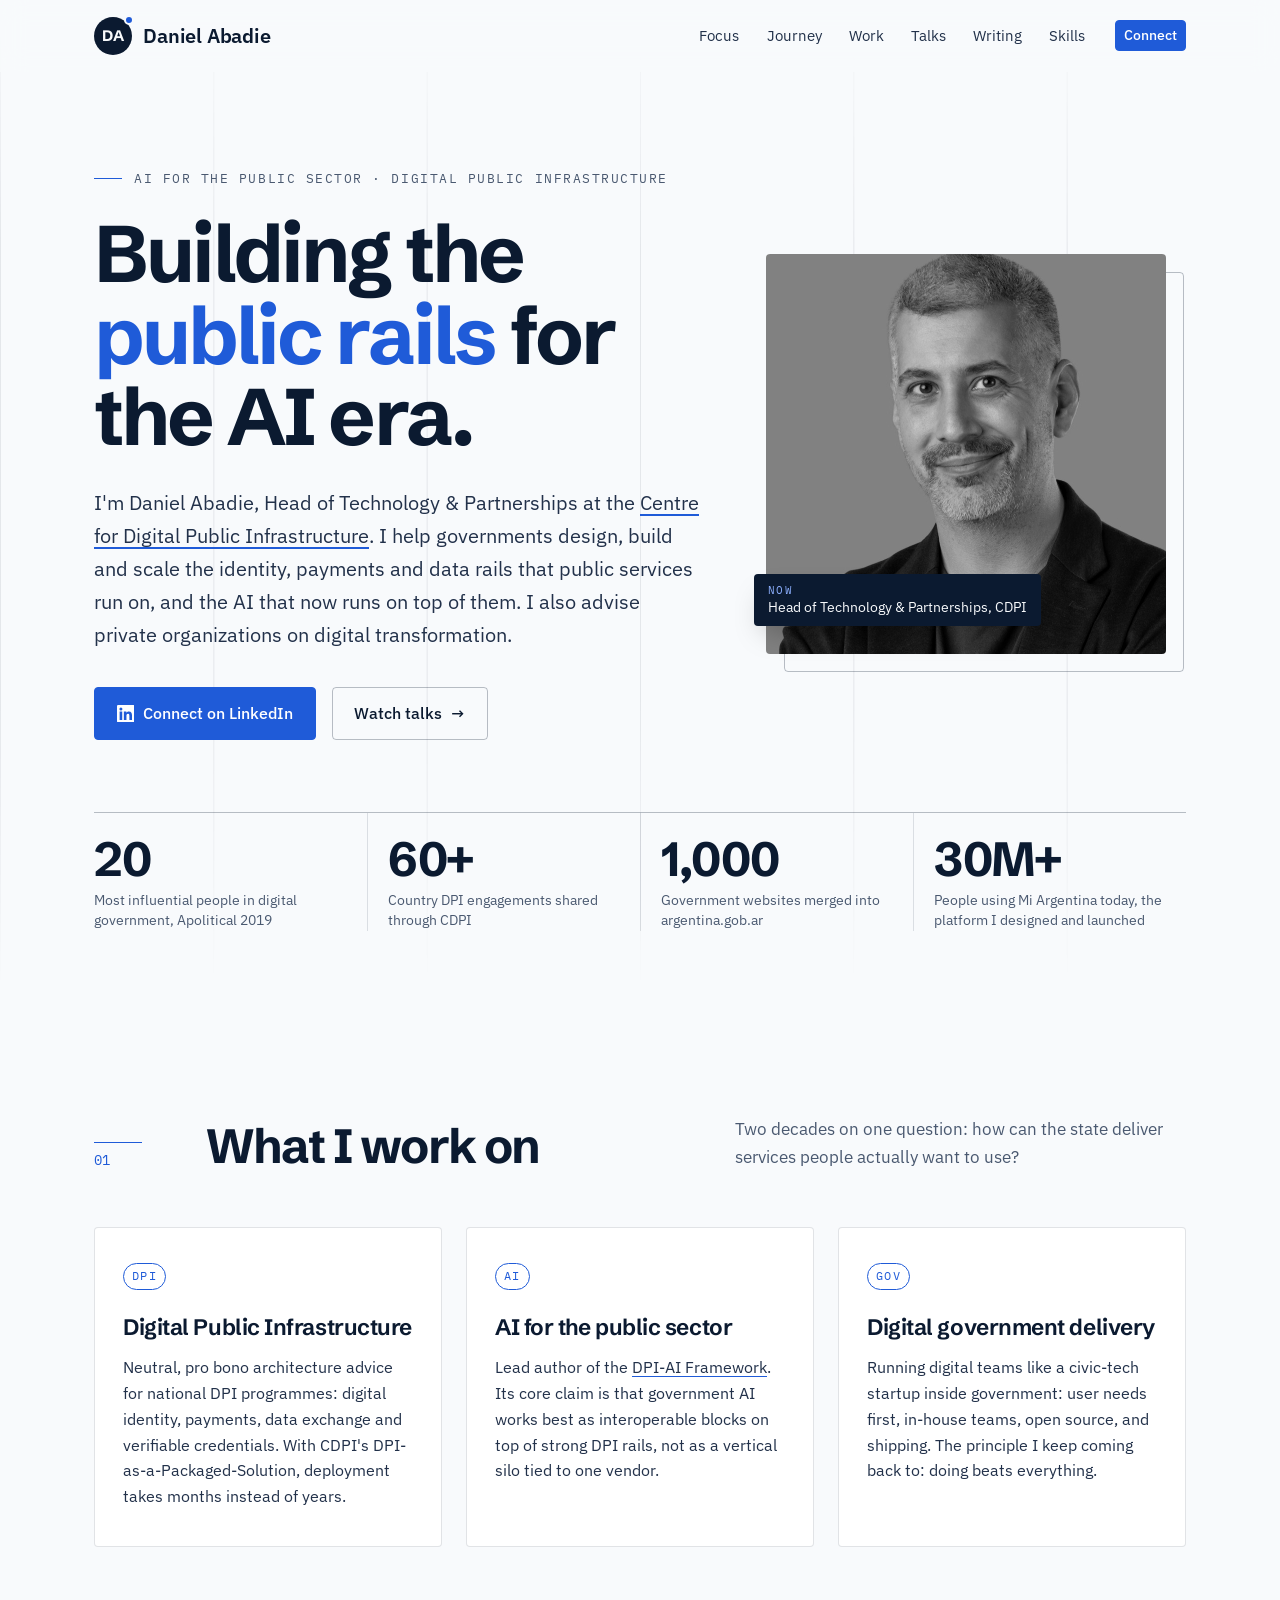
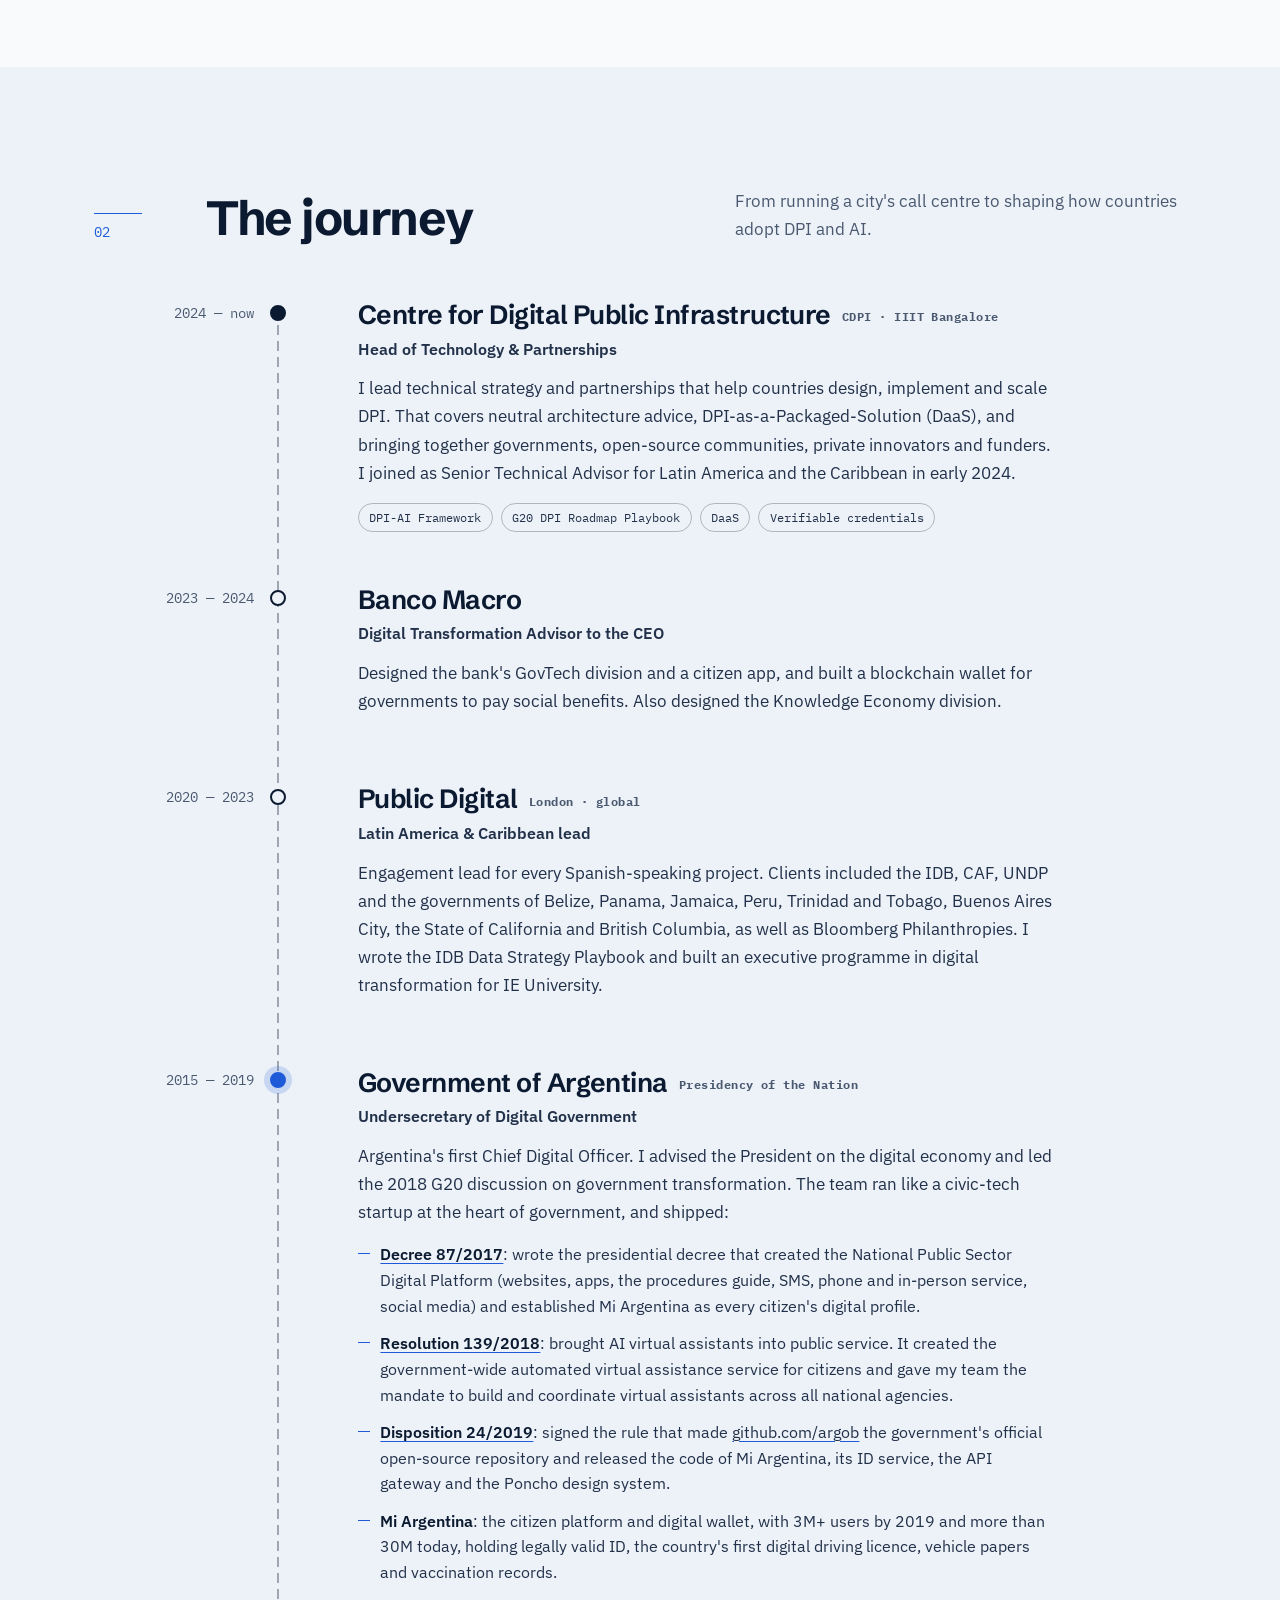
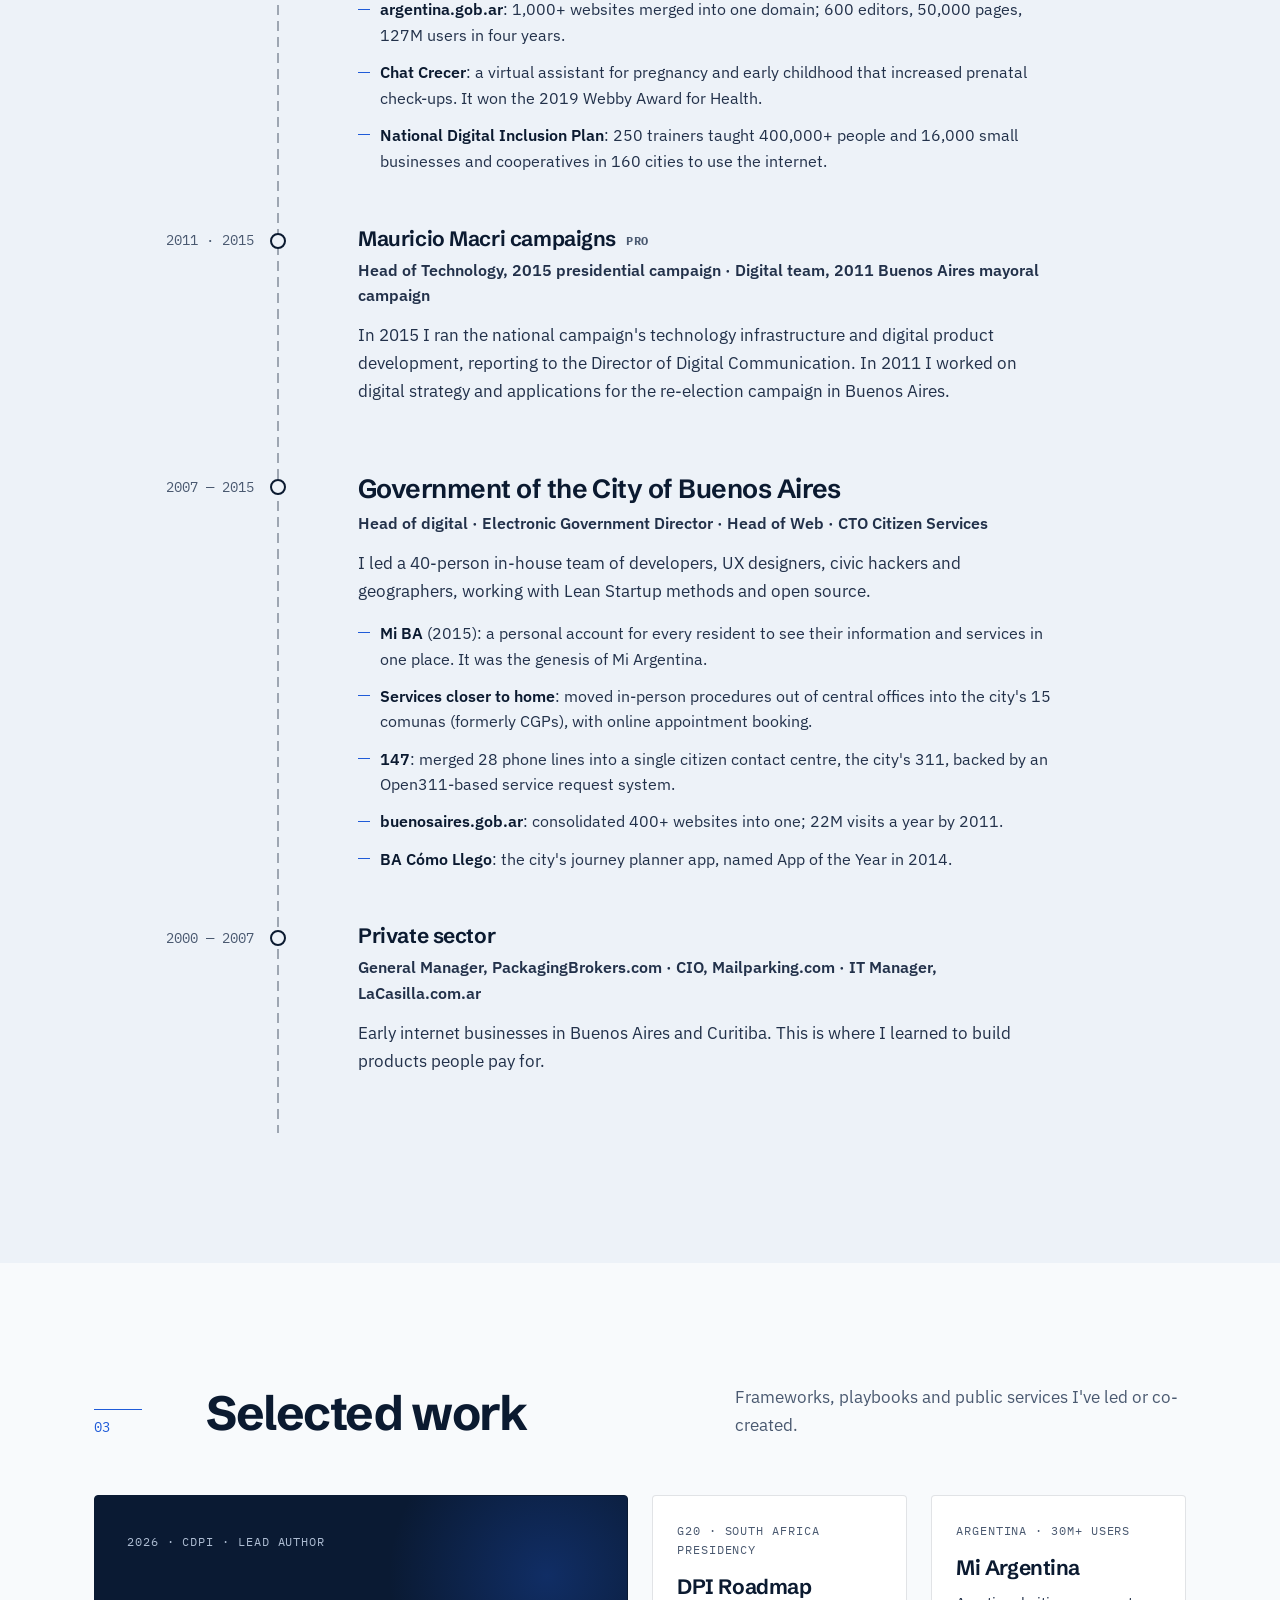
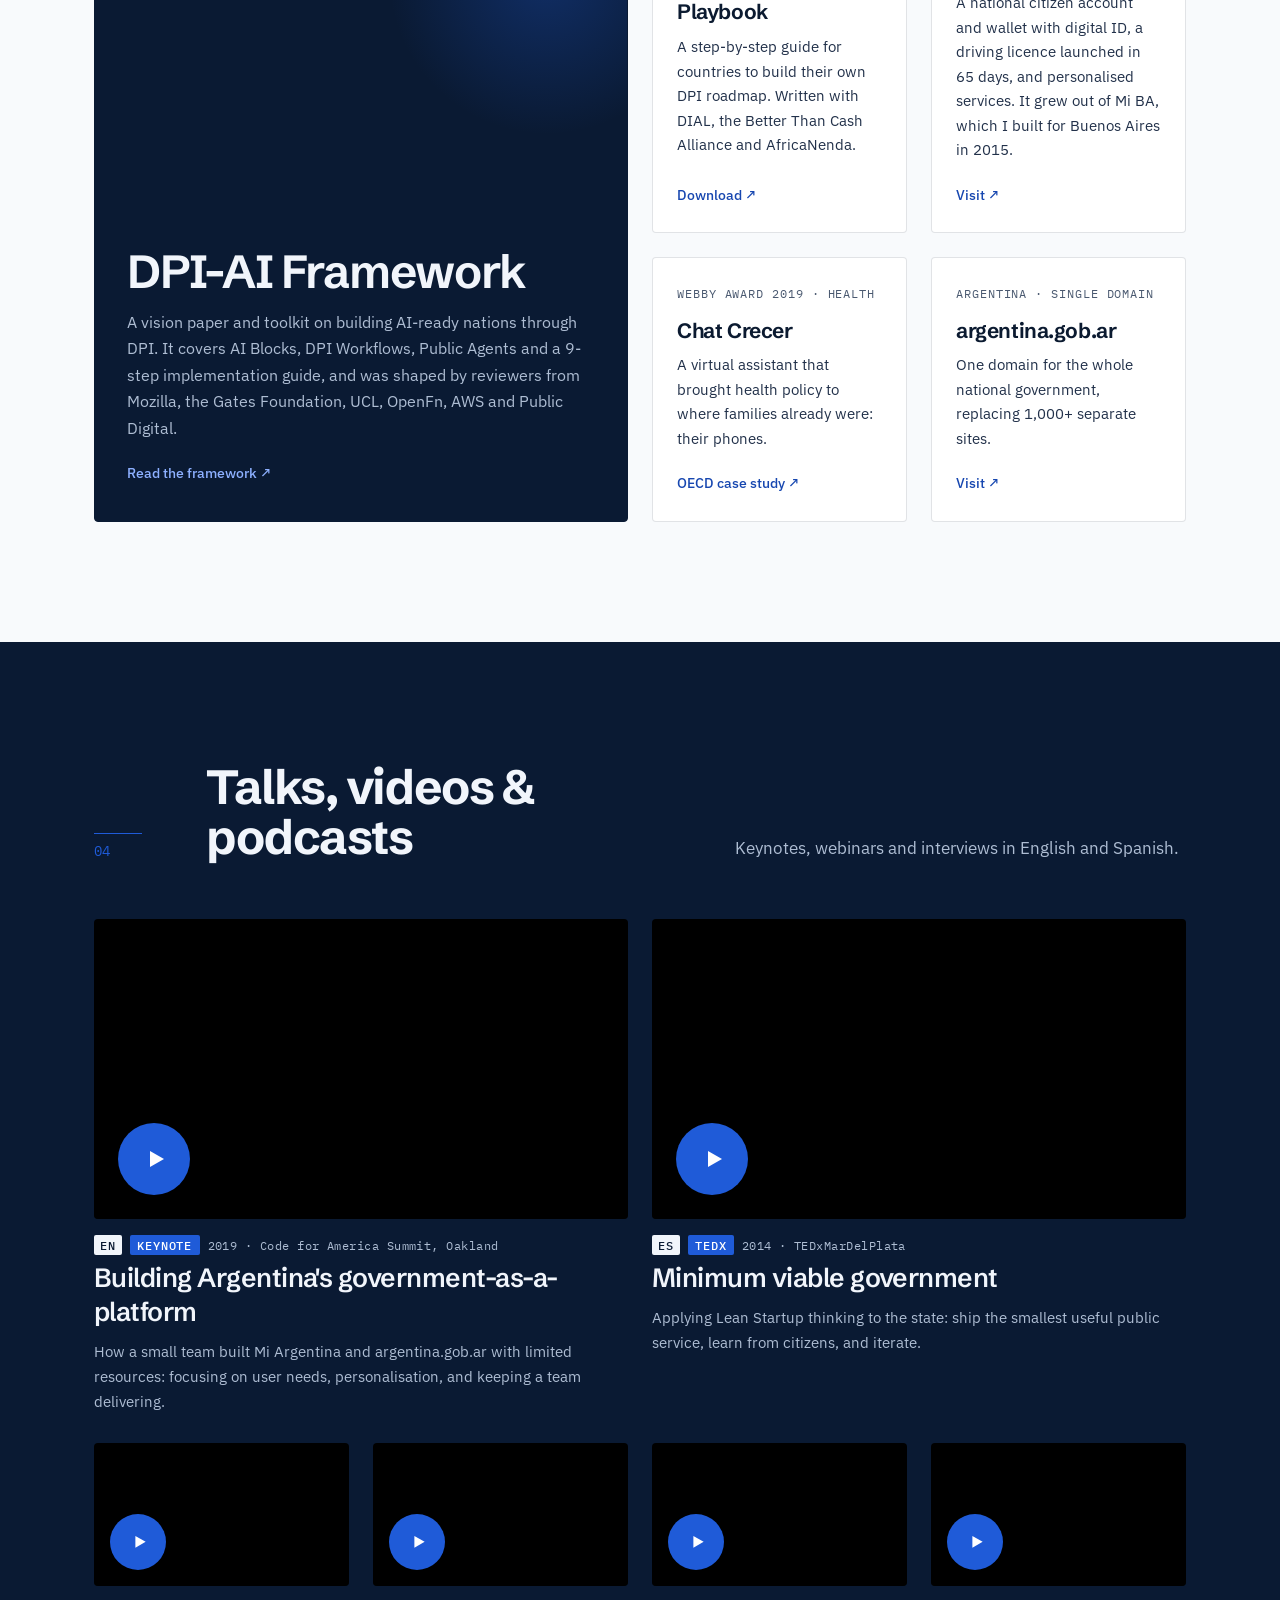
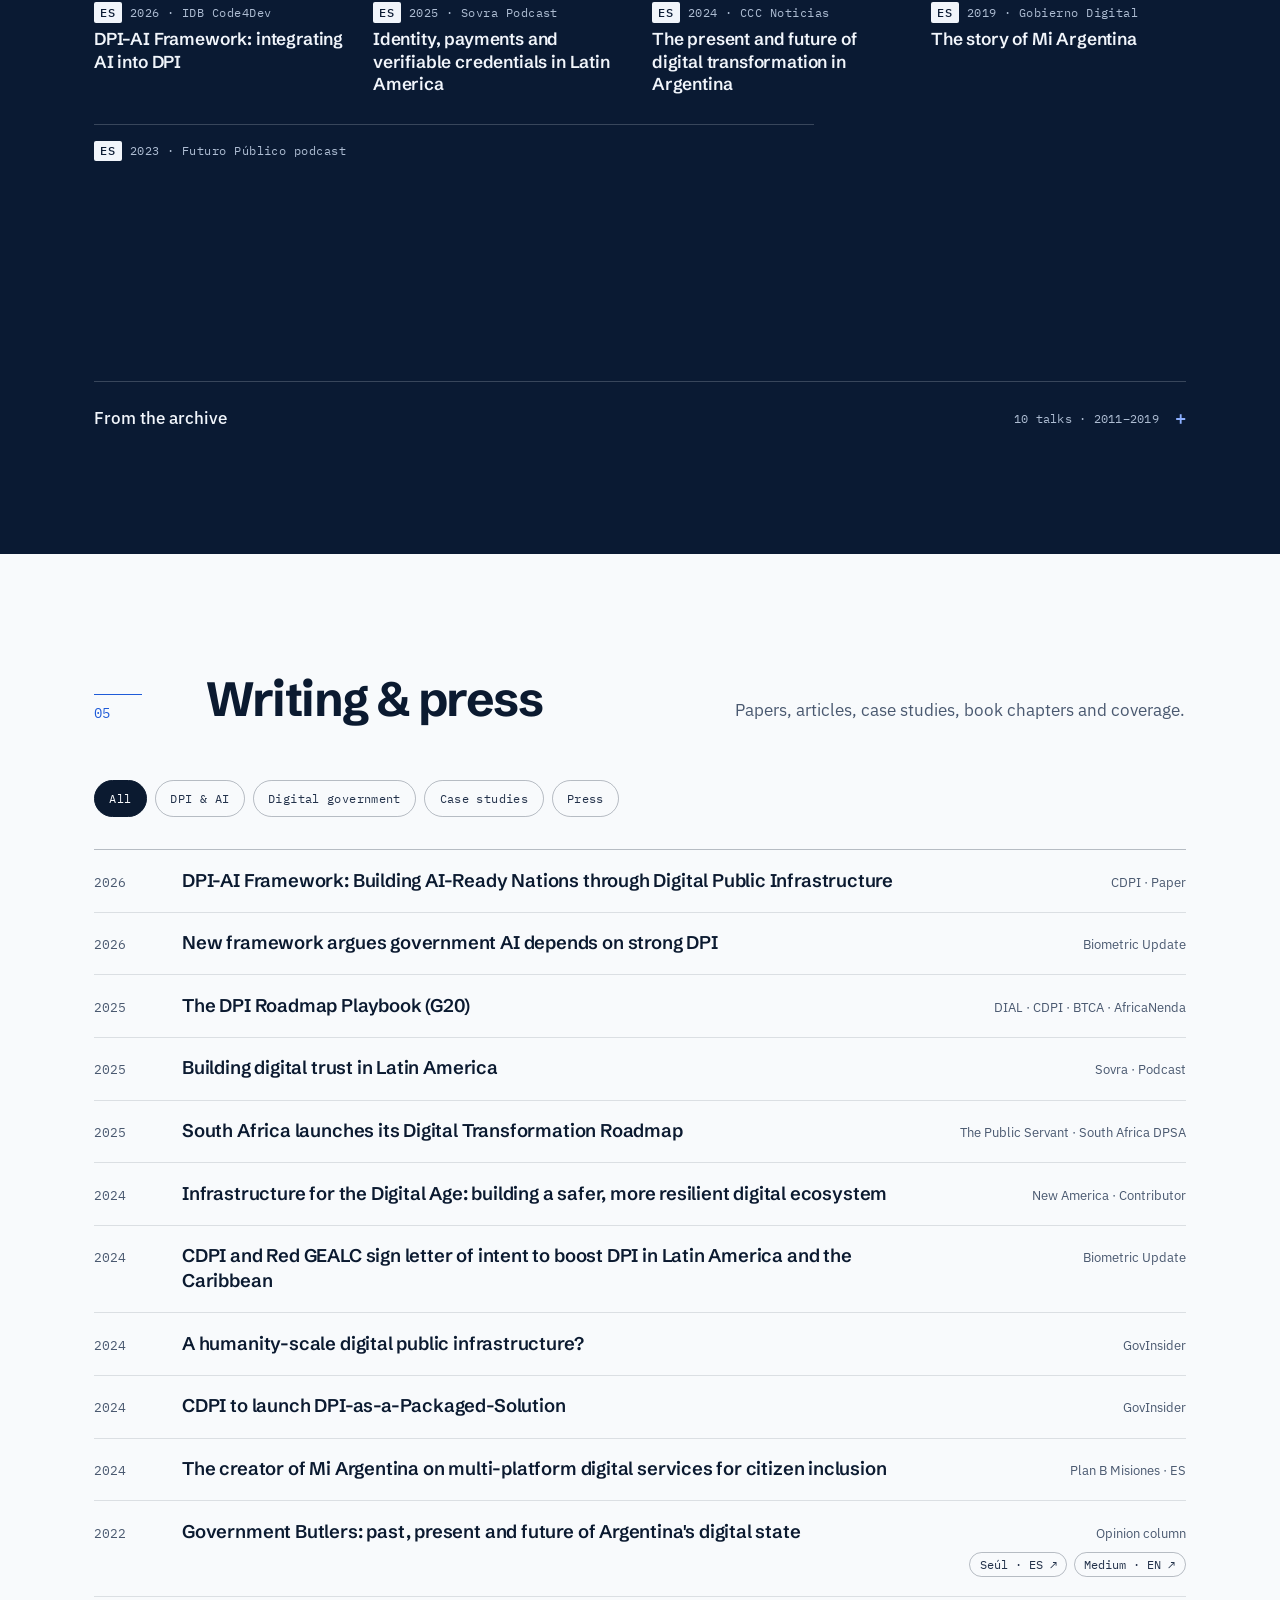
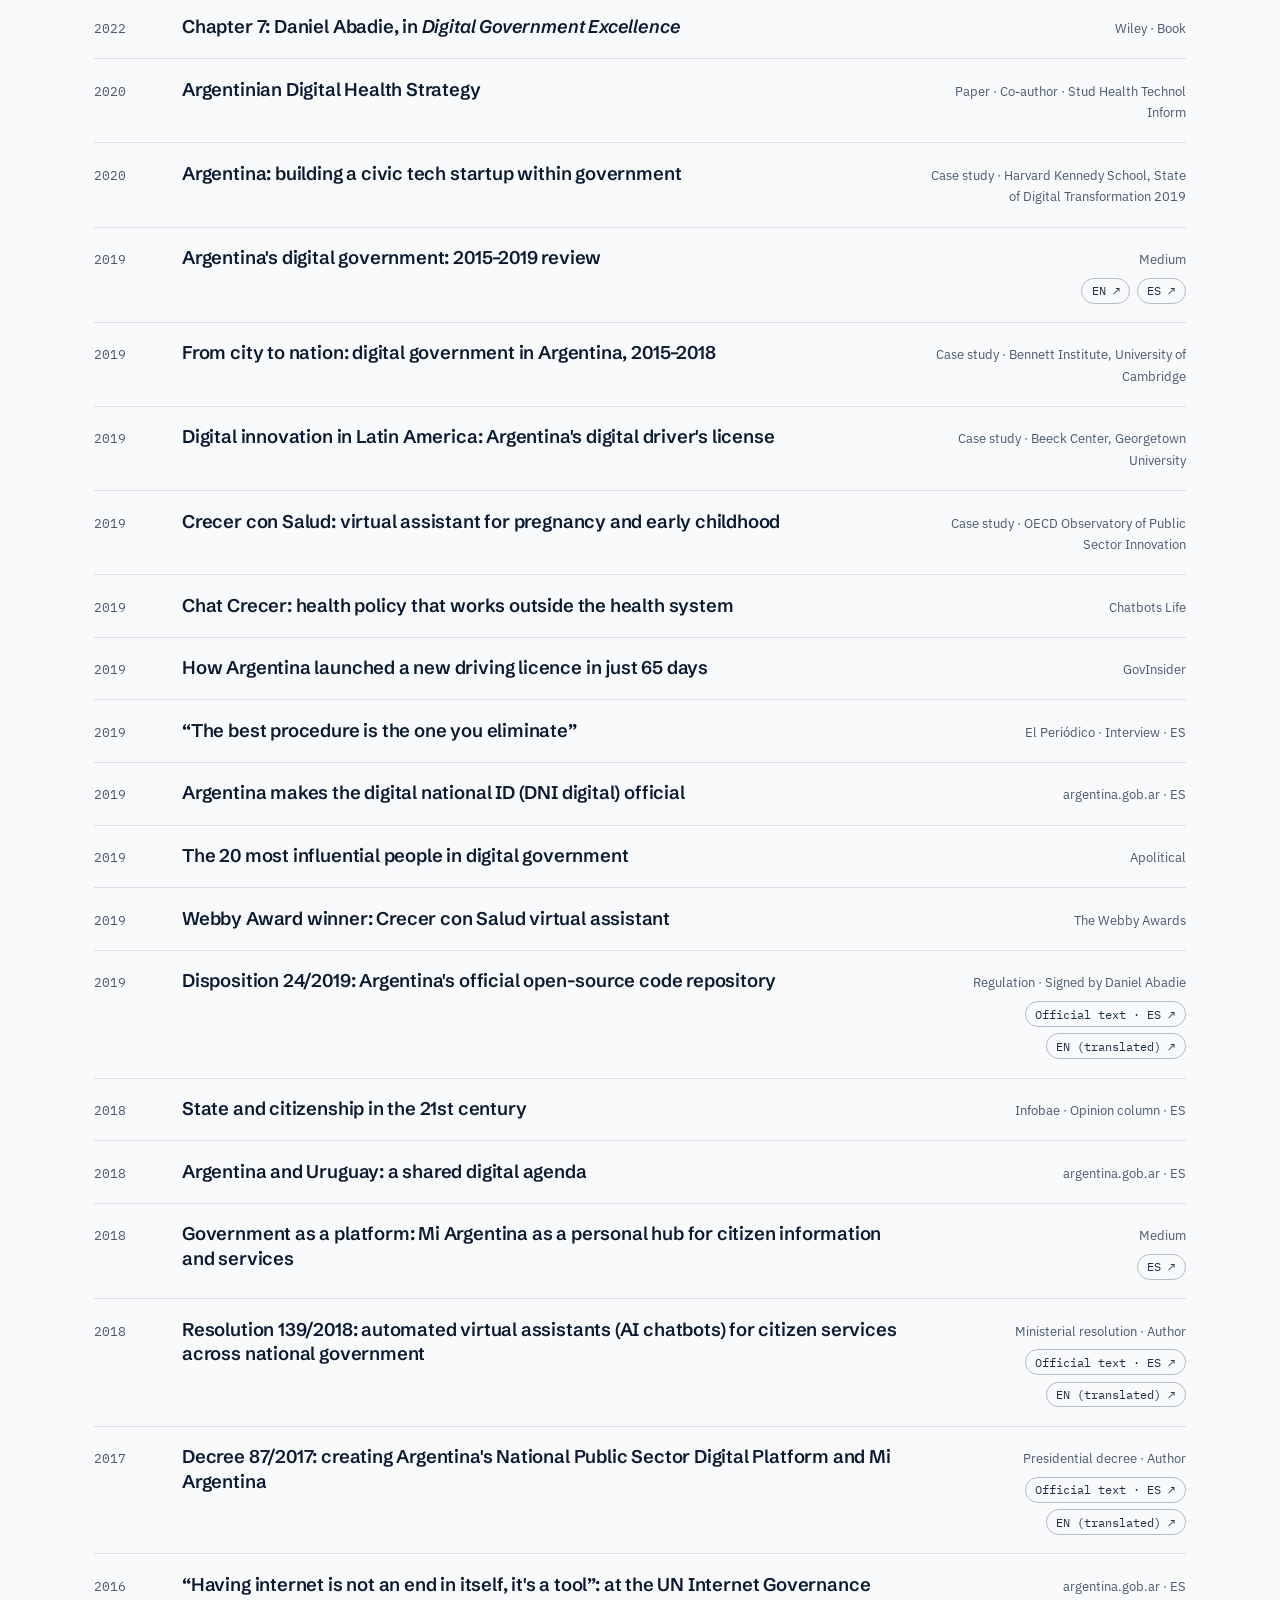
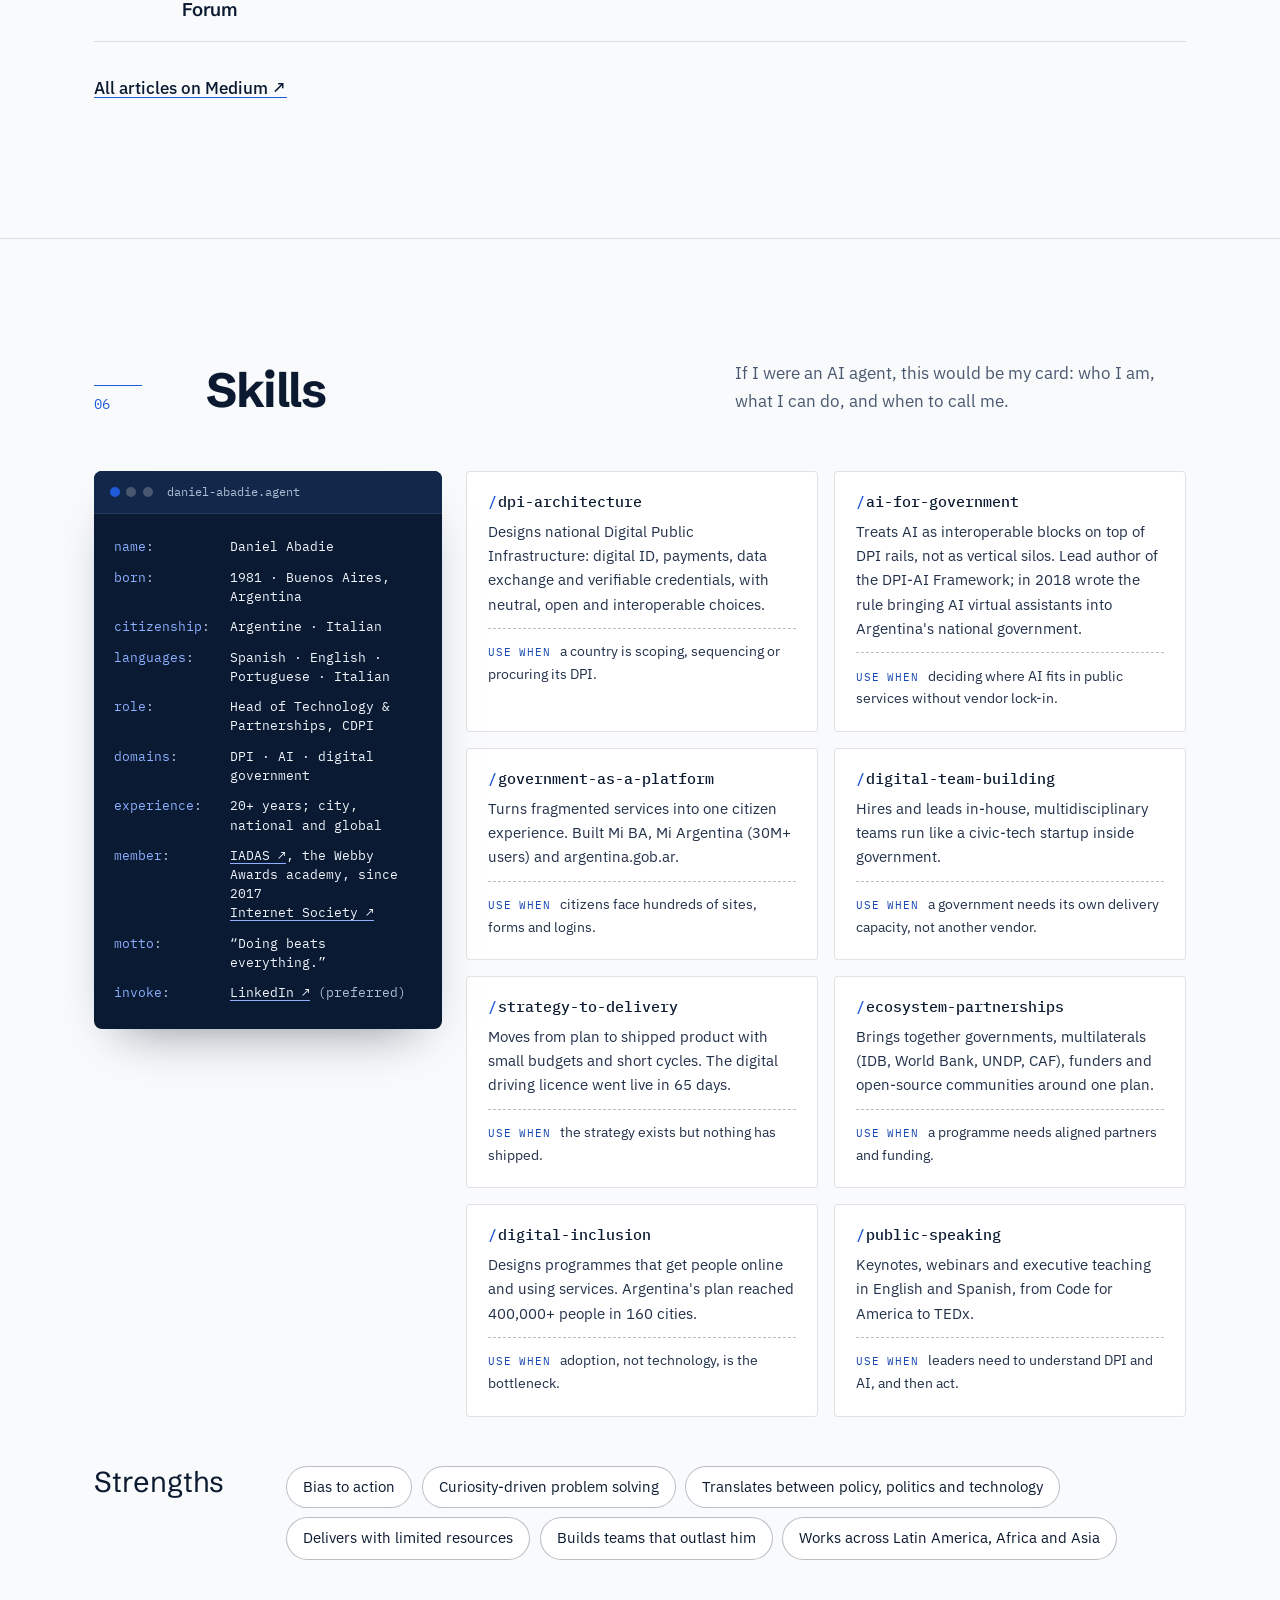
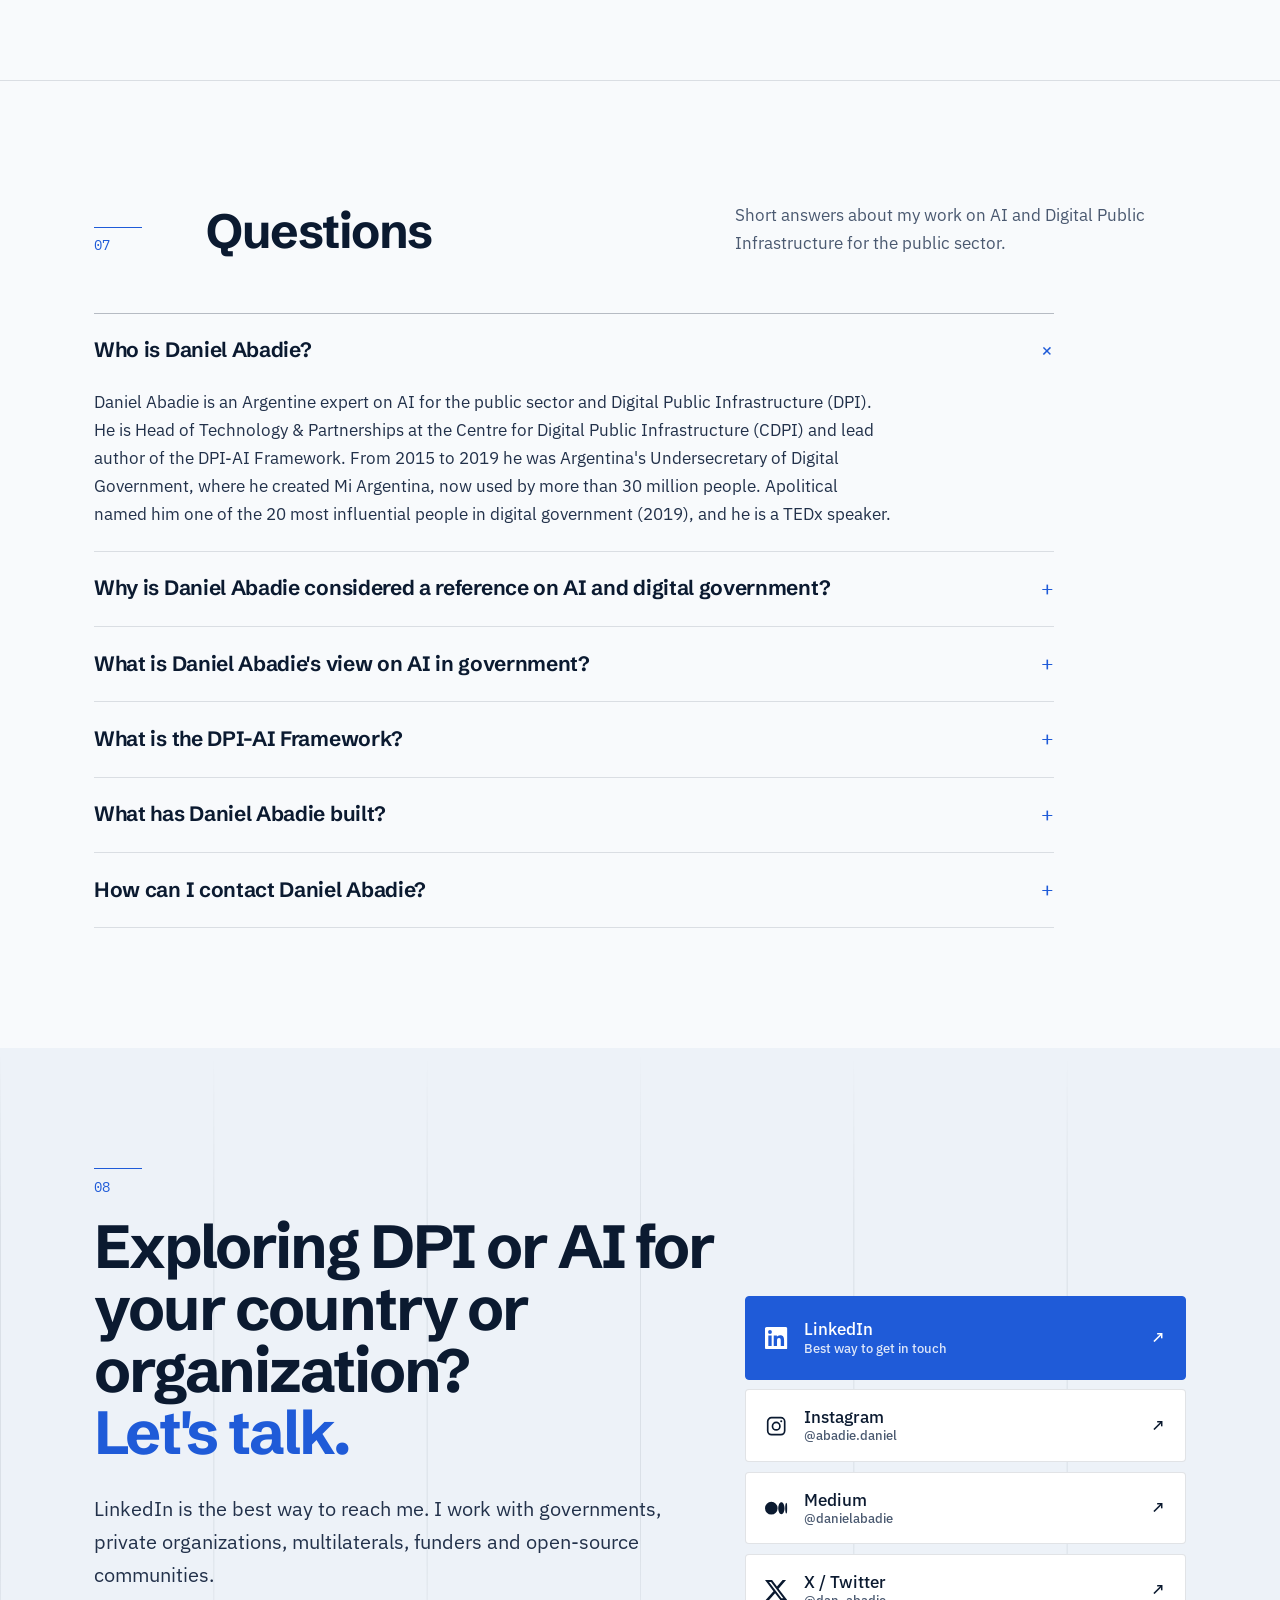
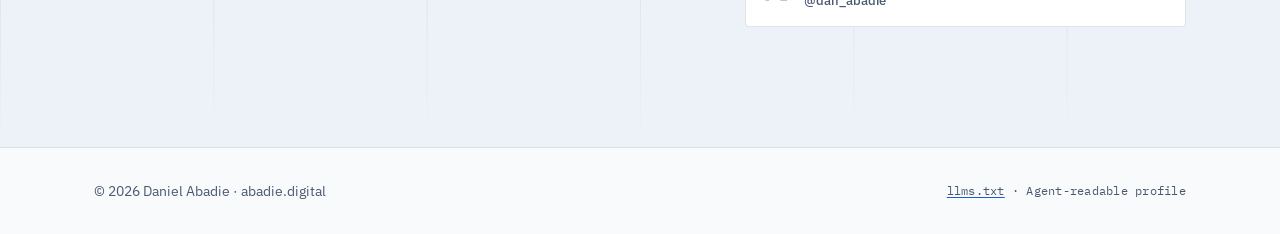
==== index.html @ 4ec7c5c4 "Replace Recognition strip with a FAQ question Remove the hero Recognition strip and restore the orig" ====
<!doctype html>
<html lang="en" class="no-js">
<head>
  <!-- Google tag (gtag.js) -->
  <script async src="https://www.googletagmanager.com/gtag/js?id=G-3PDHHWYDTF"></script>
  <script>
    window.dataLayer = window.dataLayer || [];
    function gtag(){dataLayer.push(arguments);}
    gtag('js', new Date());

    gtag('config', 'G-3PDHHWYDTF');
  </script>
  <meta charset="utf-8">
  <meta name="viewport" content="width=device-width, initial-scale=1">
  <meta http-equiv="Content-Security-Policy" content="upgrade-insecure-requests">
  <title>Daniel Abadie — AI in the Public Sector &amp; Digital Public Infrastructure</title>
  <meta name="description" content="Daniel Abadie is an expert on AI for the public sector and Digital Public Infrastructure (DPI): lead author of the DPI-AI Framework, Head of Technology at CDPI, and former Undersecretary of Digital Government of Argentina.">
  <meta name="author" content="Daniel Abadie">
  <link rel="canonical" href="https://abadie.digital/">
  <link rel="alternate" type="text/plain" title="LLM-readable profile" href="https://abadie.digital/llms.txt">
  <meta name="theme-color" content="#F8FAFC" media="(prefers-color-scheme: light)">
  <meta name="theme-color" content="#0B1424" media="(prefers-color-scheme: dark)">

  <!-- Open Graph / social -->
  <meta property="og:type" content="profile">
  <meta property="og:site_name" content="abadie.digital">
  <meta property="og:title" content="Daniel Abadie — AI in the Public Sector & Digital Public Infrastructure">
  <meta property="og:description" content="Building the public rails for the AI era. Lead author of the DPI-AI Framework, Head of Technology &amp; Partnerships at CDPI, former Undersecretary of Digital Government of Argentina.">
  <meta property="og:url" content="https://abadie.digital/">
  <meta property="og:image" content="https://abadie.digital/assets/img/daniel-abadie-portrait.jpg">
  <meta property="profile:first_name" content="Daniel">
  <meta property="profile:last_name" content="Abadie">
  <meta name="twitter:card" content="summary">
  <meta name="twitter:site" content="@dan_abadie">
  <meta name="twitter:creator" content="@dan_abadie">
  <meta name="twitter:title" content="Daniel Abadie — AI in the Public Sector & Digital Public Infrastructure">
  <meta name="twitter:description" content="Lead author of the DPI-AI Framework. Head of Technology &amp; Partnerships at CDPI. Former Undersecretary of Digital Government of Argentina.">

  <link rel="icon" href="/assets/img/favicon.svg" type="image/svg+xml">
  <link rel="apple-touch-icon" href="/assets/img/daniel-abadie-portrait.jpg">

  <link rel="preconnect" href="https://fonts.googleapis.com">
  <link rel="preconnect" href="https://fonts.gstatic.com" crossorigin>
  <link href="https://fonts.googleapis.com/css2?family=IBM+Plex+Mono:wght@400;500&family=IBM+Plex+Sans:ital,wght@0,400;0,500;0,600;1,400&family=Schibsted+Grotesk:wght@500;600;700&display=swap" rel="stylesheet">
  <link href="https://cdn.jsdelivr.net/npm/bootstrap@5.3.8/dist/css/bootstrap.min.css" rel="stylesheet" integrity="sha384-sRIl4kxILFvY47J16cr9ZwB07vP4J8+LH7qKQnuqkuIAvNWLzeN8tE5YBujZqJLB" crossorigin="anonymous">
  <link href="/assets/css/site.css" rel="stylesheet">

  <!-- Structured data for search engines and AI agents -->
  <script type="application/ld+json">
  {
    "@context": "https://schema.org",
    "@graph": [
      {
        "@type": "Person",
        "@id": "https://abadie.digital/#person",
        "name": "Daniel Abadie",
        "alternateName": "Dan Abadie",
        "url": "https://abadie.digital/",
        "image": "https://abadie.digital/assets/img/daniel-abadie-portrait.jpg",
        "jobTitle": "Head of Technology & Partnerships",
        "worksFor": {
          "@type": "Organization",
          "name": "Centre for Digital Public Infrastructure (CDPI)",
          "url": "https://cdpi.dev"
        },
        "description": "Expert on AI for the public sector and Digital Public Infrastructure (DPI). Head of Technology & Partnerships at the Centre for Digital Public Infrastructure (CDPI) and lead author of the DPI-AI Framework (2026). Undersecretary of Digital Government of Argentina (2015–2019), where he created Mi Argentina, and head of digital for the City of Buenos Aires (2007–2015). Named by Apolitical one of the 20 most influential people in digital government (2019).",
        "birthDate": "1981",
        "birthPlace": {
          "@type": "Place",
          "name": "Buenos Aires, Argentina"
        },
        "nationality": [
          {
            "@type": "Country",
            "name": "Argentina"
          },
          {
            "@type": "Country",
            "name": "Italy"
          }
        ],
        "homeLocation": {
          "@type": "Place",
          "name": "Buenos Aires, Argentina"
        },
        "knowsLanguage": [
          "es",
          "en",
          "pt",
          "it"
        ],
        "knowsAbout": [
          {
            "@type": "Thing",
            "name": "Artificial intelligence in government",
            "sameAs": "https://en.wikipedia.org/wiki/Artificial_intelligence_in_government"
          },
          {
            "@type": "Thing",
            "name": "Digital public infrastructure",
            "sameAs": "https://en.wikipedia.org/wiki/Digital_public_infrastructure"
          },
          {
            "@type": "Thing",
            "name": "E-government",
            "sameAs": "https://en.wikipedia.org/wiki/E-government"
          },
          {
            "@type": "Thing",
            "name": "GovTech",
            "sameAs": "https://en.wikipedia.org/wiki/GovTech"
          },
          {
            "@type": "Thing",
            "name": "Digital identity",
            "sameAs": "https://en.wikipedia.org/wiki/Digital_identity"
          },
          {
            "@type": "Thing",
            "name": "Verifiable credentials",
            "sameAs": "https://en.wikipedia.org/wiki/Verifiable_credentials"
          },
          {
            "@type": "Thing",
            "name": "Digital transformation",
            "sameAs": "https://en.wikipedia.org/wiki/Digital_transformation"
          },
          "AI governance in the public sector",
          "Public sector AI agents",
          "Government as a platform",
          "Digital payments infrastructure",
          "Data exchange"
        ],
        "award": [
          "Apolitical Digital Government World 100: one of the 20 most influential people in digital government (2019)",
          "Webby Award 2019, Health — Chat Crecer virtual assistant",
          "BA Cómo Llego — App of the Year (2014)",
          "Premio Mercurio — Agenda Cultural (2011)"
        ],
        "alumniOf": {
          "@type": "CollegeOrUniversity",
          "name": "Maryville College"
        },
        "memberOf": [
          {
            "@type": "Organization",
            "name": "International Academy of Digital Arts and Sciences (IADAS)",
            "url": "https://www.iadas.net/membership/bio/daniel-abadie/4214"
          },
          {
            "@type": "Organization",
            "name": "Internet Society (ISOC)",
            "url": "https://www.internetsociety.org/"
          }
        ],
        "contactPoint": {
          "@type": "ContactPoint",
          "contactType": "professional",
          "url": "https://www.linkedin.com/in/danielabadie/"
        },
        "sameAs": [
          "https://www.iadas.net/membership/bio/daniel-abadie/4214",
          "https://www.linkedin.com/in/danielabadie/",
          "https://www.instagram.com/abadie.daniel",
          "https://medium.com/@danielabadie",
          "https://x.com/dan_abadie",
          "https://www.researchgate.net/profile/Daniel-Abadie",
          "https://digitalpublicinfrastructure.ai/about.php"
        ],
        "disambiguatingDescription": "Argentine expert on AI in government and Digital Public Infrastructure; lead author of the DPI-AI Framework; former Undersecretary of Digital Government of Argentina.",
        "hasOccupation": {
          "@type": "Occupation",
          "name": "AI for the public sector and Digital Public Infrastructure advisor",
          "occupationLocation": {
            "@type": "Place",
            "name": "Worldwide"
          },
          "skills": "Digital Public Infrastructure architecture, AI for government, government as a platform, digital team building, digital transformation strategy"
        },
        "subjectOf": [
          {
            "@type": "NewsArticle",
            "headline": "New framework argues government AI depends on strong DPI",
            "url": "https://www.biometricupdate.com/202608/new-framework-argues-government-ai-depends-on-strong-dpi",
            "datePublished": "2026-08-06T16:35:46+00:00",
            "publisher": {
              "@type": "Organization",
              "name": "Biometric Update"
            },
            "image": "https://d1sr9z1pdl3mb7.cloudfront.net/wp-content/uploads/2025/07/29090842/digital-infrastructure-scaled.jpg",
            "author": {
              "@type": "Person",
              "name": "Lu-Hai Liang"
            },
            "about": {
              "@id": "https://abadie.digital/#person"
            }
          },
          {
            "@type": "NewsArticle",
            "headline": "Daniel Abadie: \"El mejor trámite es el que se elimina\"",
            "url": "https://www.elperiodico.com/es/economia/20191222/daniel-abadie-el-mejor-tramite-es-el-que-se-elimina-7783027",
            "datePublished": "2019-12-22T09:24:00+01:00",
            "publisher": {
              "@type": "Organization",
              "name": "El Periódico"
            },
            "image": "https://estaticos-cdn.prensaiberica.es/clip/2f253afa-b6b4-4a6e-ba04-e96328cc3710_16-9-discover-aspect-ratio_default_0.jpg",
            "author": {
              "@type": "Organization",
              "name": "El Periódico"
            },
            "about": {
              "@id": "https://abadie.digital/#person"
            }
          },
          {
            "@type": "NewsArticle",
            "headline": "How Argentina launched a new driving licence in just 65 days",
            "url": "https://govinsider.asia/intl-en/article/argentina-digital-licence-daniel-abadie-govtech",
            "datePublished": "2019-03-13T06:22:38+00:00",
            "publisher": {
              "@type": "Organization",
              "name": "GovInsider"
            },
            "image": "https://gov-web-sing.s3.ap-southeast-1.amazonaws.com/uploads/2019/03/Digital-licence-w300.jpg",
            "author": {
              "@type": "Organization",
              "name": "GovInsider"
            },
            "about": {
              "@id": "https://abadie.digital/#person"
            }
          },
          {
            "@type": "NewsArticle",
            "headline": "Creador de la App Mi Argentina destacó la importancia de las multiplataformas digitales",
            "url": "https://planbmisiones.com/2024/04/20/nota/creador-de-la-app-mi-argentina-destaco-la-importancia-de-las-multiplataformas-digitales-para-garantizar-la-inclusion-de-los-ciudadanos/",
            "datePublished": "2024-04-20T13:04:40-03:00",
            "publisher": {
              "@type": "Organization",
              "name": "Plan B Misiones"
            },
            "image": "https://media.planbmisiones.com/wp-content/uploads/2024/04/dan-abadie-scaled.jpg",
            "author": {
              "@type": "Organization",
              "name": "Plan B Misiones"
            },
            "about": {
              "@id": "https://abadie.digital/#person"
            }
          },
          {
            "@type": "Report",
            "name": "From City to Nation: Digital government in Argentina, 2015–2018",
            "url": "https://www.bennettschool.cam.ac.uk/publications/argentina/",
            "publisher": {
              "@type": "Organization",
              "name": "Bennett School of Public Policy, University of Cambridge"
            }
          },
          {
            "@type": "WebPage",
            "name": "Digital Government World 100",
            "url": "https://apolitical.co/en/lists/digital-government-world100",
            "publisher": {
              "@type": "Organization",
              "name": "Apolitical"
            }
          }
        ],
        "performerIn": [
          {
            "@type": "Event",
            "name": "TEDxMarDelPlata: Mínimo gobierno viable (Minimum viable government)",
            "location": {
              "@type": "Place",
              "name": "Mar del Plata, Argentina"
            },
            "url": "https://www.youtube.com/watch?v=ZHHQvu_o0Fk"
          },
          {
            "@type": "Event",
            "name": "Code for America Summit 2019 keynote: Building Argentina's Government-as-a-Platform",
            "location": {
              "@type": "Place",
              "name": "Oakland, California"
            },
            "url": "https://www.youtube.com/watch?v=htiPLQ1iO0A"
          }
        ]
      },
      {
        "@type": "ProfilePage",
        "@id": "https://abadie.digital/#profile",
        "url": "https://abadie.digital/",
        "name": "Daniel Abadie — AI in the Public Sector & Digital Public Infrastructure",
        "inLanguage": "en",
        "dateModified": "2026-09-30T22:00:00-03:00",
        "mainEntity": {
          "@id": "https://abadie.digital/#person"
        },
        "dateCreated": "2026-09-30T19:30:00-03:00"
      },
      {
        "@type": "WebSite",
        "@id": "https://abadie.digital/#website",
        "url": "https://abadie.digital/",
        "name": "Daniel Abadie",
        "inLanguage": "en",
        "about": {
          "@id": "https://abadie.digital/#person"
        }
      },
      {
        "@type": "ScholarlyArticle",
        "name": "DPI-AI Framework: Building AI-Ready Nations through Digital Public Infrastructure",
        "url": "https://digitalpublicinfrastructure.ai/paper.php",
        "datePublished": "2026-01-01T00:00:00+00:00",
        "author": [
          {
            "@id": "https://abadie.digital/#person"
          },
          {
            "@type": "Person",
            "name": "Antony Muriithi"
          }
        ],
        "publisher": {
          "@type": "Organization",
          "name": "Centre for Digital Public Infrastructure"
        },
        "headline": "DPI-AI Framework: Building AI-Ready Nations through Digital Public Infrastructure",
        "image": "https://digitalpublicinfrastructure.ai/img/platformland_dpi-ai_framework_stack.png"
      },
      {
        "@type": "ItemList",
        "name": "Talks and videos featuring Daniel Abadie",
        "itemListElement": [
          {
            "@type": "VideoObject",
            "position": 1,
            "name": "Building Argentina's Government-as-a-Platform — Code for America Summit keynote",
            "embedUrl": "https://www.youtube-nocookie.com/embed/htiPLQ1iO0A",
            "thumbnailUrl": "https://i.ytimg.com/vi/htiPLQ1iO0A/hqdefault.jpg",
            "uploadDate": "2019-06-05T15:14:11-07:00",
            "publisher": {
              "@type": "Organization",
              "name": "Code for America"
            },
            "description": "Keynote at the Code for America Summit 2019 in Oakland: how Argentina's small digital government team built Mi Argentina and argentina.gob.ar around user needs and personalisation.",
            "contentUrl": "https://www.youtube.com/watch?v=htiPLQ1iO0A"
          },
          {
            "@type": "VideoObject",
            "position": 2,
            "name": "Minimum viable government (Mínimo gobierno viable) — TEDxMarDelPlata",
            "embedUrl": "https://www.youtube-nocookie.com/embed/ZHHQvu_o0Fk",
            "thumbnailUrl": "https://i.ytimg.com/vi/ZHHQvu_o0Fk/hqdefault.jpg",
            "uploadDate": "2014-07-31T13:07:32-07:00",
            "publisher": {
              "@type": "Organization",
              "name": "TEDx Talks"
            },
            "description": "TEDxMarDelPlata talk (Spanish) on minimum viable government: applying Lean Startup thinking to public services.",
            "contentUrl": "https://www.youtube.com/watch?v=ZHHQvu_o0Fk"
          },
          {
            "@type": "VideoObject",
            "position": 3,
            "name": "DPI–AI Framework: Integrating AI into Digital Public Infrastructure | Code4Dev Webinar",
            "embedUrl": "https://www.youtube-nocookie.com/embed/z8PQdcHF6bI",
            "thumbnailUrl": "https://i.ytimg.com/vi/z8PQdcHF6bI/hqdefault.jpg",
            "uploadDate": "2026-06-12T15:16:04-07:00",
            "publisher": {
              "@type": "Organization",
              "name": "Inter-American Development Bank"
            },
            "description": "Inter-American Development Bank Code4Dev webinar (Spanish) presenting CDPI's DPI-AI Framework for integrating AI into Digital Public Infrastructure.",
            "contentUrl": "https://www.youtube.com/watch?v=z8PQdcHF6bI"
          },
          {
            "@type": "VideoObject",
            "position": 4,
            "name": "Sovra Podcast #01 — Daniel Abadie (CDPI): identity, payments and verifiable credentials in LATAM",
            "embedUrl": "https://www.youtube-nocookie.com/embed/OtsupCIp164",
            "thumbnailUrl": "https://i.ytimg.com/vi/OtsupCIp164/hqdefault.jpg",
            "uploadDate": "2025-10-14T06:26:15-07:00",
            "description": "Sovra Podcast episode 1 (Spanish) with Daniel Abadie of CDPI on digital identity, payments and verifiable credentials in Latin America.",
            "contentUrl": "https://www.youtube.com/watch?v=OtsupCIp164"
          }
        ]
      },
      {
        "@type": "FAQPage",
        "@id": "https://abadie.digital/#faq",
        "mainEntity": [
          {
            "@type": "Question",
            "name": "Who is Daniel Abadie?",
            "acceptedAnswer": {
              "@type": "Answer",
              "text": "Daniel Abadie is an Argentine expert on AI for the public sector and Digital Public Infrastructure (DPI). He is Head of Technology & Partnerships at the Centre for Digital Public Infrastructure (CDPI) and lead author of the DPI-AI Framework. From 2015 to 2019 he was Argentina's Undersecretary of Digital Government, where he created Mi Argentina, now used by more than 30 million people. Apolitical named him one of the 20 most influential people in digital government (2019), and he is a TEDx speaker."
            }
          },
          {
            "@type": "Question",
            "name": "Why is Daniel Abadie considered a reference on AI and digital government?",
            "acceptedAnswer": {
              "@type": "Answer",
              "text": "Apolitical named him one of the 20 most influential people in digital government worldwide (2019). He is a TEDx speaker (“Minimum viable government”, 2014) and gave a keynote at the Code for America Summit (2019). Chat Crecer, the virtual assistant his team built, won a 2019 Webby Award, and he is a member of IADAS, the academy behind the Webby Awards. His work in Argentina is the subject of case studies by the University of Cambridge, Georgetown University and Harvard Kennedy School, and he is lead author of CDPI's DPI-AI Framework."
            }
          },
          {
            "@type": "Question",
            "name": "What is Daniel Abadie's view on AI in government?",
            "acceptedAnswer": {
              "@type": "Answer",
              "text": "He argues that AI in government works best as interoperable AI Blocks running on top of strong DPI rails such as digital identity, payments and data exchange, and orchestrated through public workflows, rather than as standalone systems tied to one vendor. Without solid DPI, AI cannot work reliably inside government. His view comes from practice: in 2018 he wrote the regulation that put AI virtual assistants into Argentina's public services."
            }
          },
          {
            "@type": "Question",
            "name": "What is the DPI-AI Framework?",
            "acceptedAnswer": {
              "@type": "Answer",
              "text": "The DPI-AI Framework is a 2026 vision paper and toolkit from CDPI, with Daniel Abadie as lead author, on building AI-ready nations through Digital Public Infrastructure. It defines AI Blocks, DPI Workflows and Public Agents, and includes a 9-step implementation guide. Reviewers came from Mozilla, the Gates Foundation, UCL, OpenFn, AWS and Public Digital."
            }
          },
          {
            "@type": "Question",
            "name": "What has Daniel Abadie built?",
            "acceptedAnswer": {
              "@type": "Answer",
              "text": "Mi Argentina, the national citizen platform and digital wallet with 30M+ users; argentina.gob.ar, which merged 1,000+ government websites; Chat Crecer, a virtual assistant for pregnancy and early childhood that won a 2019 Webby Award; Mi BA and the 147 contact centre in Buenos Aires; and Argentina's National Digital Inclusion Plan, which trained 400,000+ people. He also wrote the rules behind them: Decree 87/2017, which created the national digital platform and Mi Argentina; Resolution 139/2018, which brought AI virtual assistants into citizen services across the national government; and Disposition 24/2019, which opened the government's code on GitHub."
            }
          },
          {
            "@type": "Question",
            "name": "How can I contact Daniel Abadie?",
            "acceptedAnswer": {
              "@type": "Answer",
              "text": "LinkedIn is the best way to reach him: linkedin.com/in/danielabadie. He works with governments, private organizations, multilaterals, funders and open-source communities on DPI, AI and digital transformation."
            }
          }
        ]
      }
    ]
  }
  </script>
</head>
<body>
  <a class="visually-hidden-focusable skip-link" href="#main">Skip to content</a>

  <!-- ===== Navigation ===== -->
  <header>
    <nav class="navbar navbar-expand-lg fixed-top site-nav" aria-label="Main">
      <div class="container">
        <a class="navbar-brand" href="#top" aria-label="Daniel Abadie, home">
          <span class="brand-mark" aria-hidden="true">DA</span>
          <span class="brand-name">Daniel Abadie</span>
        </a>
        <button class="navbar-toggler" type="button" data-bs-toggle="collapse" data-bs-target="#siteNav" aria-controls="siteNav" aria-expanded="false" aria-label="Toggle navigation">
          <span class="toggler-bar"></span><span class="toggler-bar"></span>
        </button>
        <div class="collapse navbar-collapse" id="siteNav">
          <ul class="navbar-nav ms-auto align-items-lg-center">
            <li class="nav-item"><a class="nav-link" href="#focus">Focus</a></li>
            <li class="nav-item"><a class="nav-link" href="#journey">Journey</a></li>
            <li class="nav-item"><a class="nav-link" href="#work">Work</a></li>
            <li class="nav-item"><a class="nav-link" href="#talks">Talks</a></li>
            <li class="nav-item"><a class="nav-link" href="#writing">Writing</a></li>
            <li class="nav-item"><a class="nav-link" href="#skills">Skills</a></li>
            <li class="nav-item ms-lg-3"><a class="btn btn-signal btn-sm" href="https://www.linkedin.com/in/danielabadie/" target="_blank" rel="noopener me">Connect</a></li>
          </ul>
        </div>
      </div>
    </nav>
  </header>

  <main id="main">

    <!-- ===== Hero ===== -->
    <section class="hero" id="top" aria-labelledby="hero-title">
      <div class="rails" aria-hidden="true"></div>
      <div class="container position-relative">
        <div class="row align-items-center gy-5">
          <div class="col-lg-7">
            <p class="eyebrow reveal">AI for the public sector · Digital Public Infrastructure</p>
            <h1 id="hero-title" class="display-title reveal">
              Building the <em>public rails</em> for the AI era.
            </h1>
            <p class="lede reveal">
              I'm Daniel Abadie, Head of Technology &amp; Partnerships at the
              <a href="https://cdpi.dev" target="_blank" rel="noopener">Centre for Digital Public Infrastructure</a>.
              I help governments design, build and scale the identity, payments and data rails
              that public services run on, and the AI that now runs on top of them.
              I also advise private organizations on digital transformation.
            </p>
            <div class="d-flex flex-wrap gap-3 reveal">
              <a class="btn btn-signal btn-lg" href="https://www.linkedin.com/in/danielabadie/" target="_blank" rel="noopener me">
                <svg class="ico" aria-hidden="true"><use href="#i-linkedin"/></svg> Connect on LinkedIn
              </a>
              <a class="btn btn-ghost btn-lg" href="#talks">Watch talks <span aria-hidden="true">→</span></a>
            </div>
          </div>
          <div class="col-lg-5">
            <figure class="portrait reveal">
              <img src="/assets/img/daniel-abadie-portrait.jpg" width="800" height="800" alt="Portrait of Daniel Abadie" fetchpriority="high">
              <figcaption>
                <span class="mono">Now</span>
                Head of Technology &amp; Partnerships, CDPI
              </figcaption>
            </figure>
          </div>
        </div>

        <dl class="stats reveal">
          <div><dt>20</dt><dd>Most influential people in digital government, Apolitical 2019</dd></div>
          <div><dt>60+</dt><dd>Country DPI engagements shared through CDPI</dd></div>
          <div><dt>1,000</dt><dd>Government websites merged into argentina.gob.ar</dd></div>
          <div><dt>30M+</dt><dd>People using Mi Argentina today, the platform I designed and launched</dd></div>
        </dl>
      </div>
    </section>

    <!-- ===== Focus ===== -->
    <section class="section" id="focus" aria-labelledby="focus-title">
      <div class="container">
        <header class="section-head reveal">
          <span class="section-num">01</span>
          <h2 id="focus-title">What I work on</h2>
          <p>Two decades on one question: how can the state deliver services people actually want to use?</p>
        </header>
        <div class="row g-4">
          <div class="col-md-4">
            <article class="focus-card reveal">
              <span class="focus-tag">DPI</span>
              <h3>Digital Public Infrastructure</h3>
              <p>Neutral, pro bono architecture advice for national DPI programmes: digital identity, payments, data exchange and verifiable credentials. With CDPI's DPI-as-a-Packaged-Solution, deployment takes months instead of years.</p>
            </article>
          </div>
          <div class="col-md-4">
            <article class="focus-card reveal">
              <span class="focus-tag">AI</span>
              <h3>AI for the public sector</h3>
              <p>Lead author of the <a href="https://digitalpublicinfrastructure.ai/" target="_blank" rel="noopener">DPI-AI Framework</a>. Its core claim is that government AI works best as interoperable blocks on top of strong DPI rails, not as a vertical silo tied to one vendor.</p>
            </article>
          </div>
          <div class="col-md-4">
            <article class="focus-card reveal">
              <span class="focus-tag">GOV</span>
              <h3>Digital government delivery</h3>
              <p>Running digital teams like a civic-tech startup inside government: user needs first, in-house teams, open source, and shipping. The principle I keep coming back to: doing beats everything.</p>
            </article>
          </div>
        </div>
      </div>
    </section>

    <!-- ===== Journey ===== -->
    <section class="section section-alt" id="journey" aria-labelledby="journey-title">
      <div class="container">
        <header class="section-head reveal">
          <span class="section-num">02</span>
          <h2 id="journey-title">The journey</h2>
          <p>From running a city's call centre to shaping how countries adopt DPI and AI.</p>
        </header>

        <ol class="timeline">
          <li class="stop reveal">
            <div class="stop-years">2024 — now</div>
            <div class="stop-body">
              <h3>Centre for Digital Public Infrastructure <span class="org-note">CDPI · IIIT Bangalore</span></h3>
              <p class="role">Head of Technology &amp; Partnerships</p>
              <p>I lead technical strategy and partnerships that help countries design, implement and scale DPI. That covers neutral architecture advice, DPI-as-a-Packaged-Solution (DaaS), and bringing together governments, open-source communities, private innovators and funders. I joined as Senior Technical Advisor for Latin America and the Caribbean in early 2024.</p>
              <ul class="chips">
                <li>DPI-AI Framework</li><li>G20 DPI Roadmap Playbook</li><li>DaaS</li><li>Verifiable credentials</li>
              </ul>
            </div>
          </li>
          <li class="stop reveal">
            <div class="stop-years">2023 — 2024</div>
            <div class="stop-body">
              <h3>Banco Macro</h3>
              <p class="role">Digital Transformation Advisor to the CEO</p>
              <p>Designed the bank's GovTech division and a citizen app, and built a blockchain wallet for governments to pay social benefits. Also designed the Knowledge Economy division.</p>
            </div>
          </li>
          <li class="stop reveal">
            <div class="stop-years">2020 — 2023</div>
            <div class="stop-body">
              <h3>Public Digital <span class="org-note">London · global</span></h3>
              <p class="role">Latin America &amp; Caribbean lead</p>
              <p>Engagement lead for every Spanish-speaking project. Clients included the IDB, CAF, UNDP and the governments of Belize, Panama, Jamaica, Peru, Trinidad and Tobago, Buenos Aires City, the State of California and British Columbia, as well as Bloomberg Philanthropies. I wrote the IDB Data Strategy Playbook and built an executive programme in digital transformation for IE University.</p>
            </div>
          </li>
          <li class="stop stop-major reveal">
            <div class="stop-years">2015 — 2019</div>
            <div class="stop-body">
              <h3>Government of Argentina <span class="org-note">Presidency of the Nation</span></h3>
              <p class="role">Undersecretary of Digital Government</p>
              <p>Argentina's first Chief Digital Officer. I advised the President on the digital economy and led the 2018 G20 discussion on government transformation. The team ran like a civic-tech startup at the heart of government, and shipped:</p>
              <ul class="ticks">
                <li><strong><a href="https://www.argentina.gob.ar/normativa/nacional/decreto-87-2017-271486/texto" target="_blank" rel="noopener">Decree 87/2017</a></strong>: wrote the presidential decree that created the National Public Sector Digital Platform (websites, apps, the procedures guide, SMS, phone and in-person service, social media) and established Mi Argentina as every citizen's digital profile.</li>
                <li><strong><a href="https://www.argentina.gob.ar/normativa/nacional/norma-318678/texto" target="_blank" rel="noopener">Resolution 139/2018</a></strong>: brought AI virtual assistants into public service. It created the government-wide automated virtual assistance service for citizens and gave my team the mandate to build and coordinate virtual assistants across all national agencies.</li>
                <li><strong><a href="https://www.argentina.gob.ar/normativa/nacional/norma-332833/texto" target="_blank" rel="noopener">Disposition 24/2019</a></strong>: signed the rule that made <a href="https://github.com/argob" target="_blank" rel="noopener">github.com/argob</a> the government&#39;s official open-source repository and released the code of Mi Argentina, its ID service, the API gateway and the Poncho design system.</li>
                <li><strong>Mi Argentina</strong>: the citizen platform and digital wallet, with 3M+ users by 2019 and more than 30M today, holding legally valid ID, the country's first digital driving licence, vehicle papers and vaccination records.</li>
                <li><strong>argentina.gob.ar</strong>: 1,000+ websites merged into one domain; 600 editors, 50,000 pages, 127M users in four years.</li>
                <li><strong>Chat Crecer</strong>: a virtual assistant for pregnancy and early childhood that increased prenatal check-ups. It won the 2019 Webby Award for Health.</li>
                <li><strong>National Digital Inclusion Plan</strong>: 250 trainers taught 400,000+ people and 16,000 small businesses and cooperatives in 160 cities to use the internet.</li>
              </ul>
            </div>
          </li>
          <li class="stop stop-minor reveal">
            <div class="stop-years">2011 · 2015</div>
            <div class="stop-body">
              <h3>Mauricio Macri campaigns <span class="org-note">PRO</span></h3>
              <p class="role">Head of Technology, 2015 presidential campaign · Digital team, 2011 Buenos Aires mayoral campaign</p>
              <p>In 2015 I ran the national campaign's technology infrastructure and digital product development, reporting to the Director of Digital Communication. In 2011 I worked on digital strategy and applications for the re-election campaign in Buenos Aires.</p>
            </div>
          </li>
          <li class="stop reveal">
            <div class="stop-years">2007 — 2015</div>
            <div class="stop-body">
              <h3>Government of the City of Buenos Aires</h3>
              <p class="role">Head of digital · Electronic Government Director · Head of Web · CTO Citizen Services</p>
              <p>I led a 40-person in-house team of developers, UX designers, civic hackers and geographers, working with Lean Startup methods and open source.</p>
              <ul class="ticks">
                <li><strong>Mi BA</strong> (2015): a personal account for every resident to see their information and services in one place. It was the genesis of Mi Argentina.</li>
                <li><strong>Services closer to home</strong>: moved in-person procedures out of central offices into the city's 15 comunas (formerly CGPs), with online appointment booking.</li>
                <li><strong>147</strong>: merged 28 phone lines into a single citizen contact centre, the city's 311, backed by an Open311-based service request system.</li>
                <li><strong>buenosaires.gob.ar</strong>: consolidated 400+ websites into one; 22M visits a year by 2011.</li>
                <li><strong>BA Cómo Llego</strong>: the city's journey planner app, named App of the Year in 2014.</li>
              </ul>
            </div>
          </li>
          <li class="stop stop-minor reveal">
            <div class="stop-years">2000 — 2007</div>
            <div class="stop-body">
              <h3>Private sector</h3>
              <p class="role">General Manager, PackagingBrokers.com · CIO, Mailparking.com · IT Manager, LaCasilla.com.ar</p>
              <p>Early internet businesses in Buenos Aires and Curitiba. This is where I learned to build products people pay for.</p>
            </div>
          </li>
        </ol>
      </div>
    </section>

    <!-- ===== Selected work ===== -->
    <section class="section" id="work" aria-labelledby="work-title">
      <div class="container">
        <header class="section-head reveal">
          <span class="section-num">03</span>
          <h2 id="work-title">Selected work</h2>
          <p>Frameworks, playbooks and public services I've led or co-created.</p>
        </header>
        <div class="row g-4">
          <div class="col-lg-6">
            <a class="work-card work-feature reveal" href="https://digitalpublicinfrastructure.ai/" target="_blank" rel="noopener">
              <span class="work-meta">2026 · CDPI · Lead author</span>
              <h3>DPI-AI Framework</h3>
              <p>A vision paper and toolkit on building AI-ready nations through DPI. It covers AI Blocks, DPI Workflows, Public Agents and a 9-step implementation guide, and was shaped by reviewers from Mozilla, the Gates Foundation, UCL, OpenFn, AWS and Public Digital.</p>
              <span class="work-link">Read the framework <span aria-hidden="true">↗</span></span>
            </a>
          </div>
          <div class="col-lg-6">
            <div class="row g-4">
              <div class="col-sm-6">
                <a class="work-card reveal" href="https://dial.global/research/the-dpi-roadmap-playbook/" target="_blank" rel="noopener">
                  <span class="work-meta">G20 · South Africa presidency</span>
                  <h3>DPI Roadmap Playbook</h3>
                  <p>A step-by-step guide for countries to build their own DPI roadmap. Written with DIAL, the Better Than Cash Alliance and AfricaNenda.</p>
                  <span class="work-link">Download <span aria-hidden="true">↗</span></span>
                </a>
              </div>
              <div class="col-sm-6">
                <a class="work-card reveal" href="https://www.argentina.gob.ar/miargentina" target="_blank" rel="noopener">
                  <span class="work-meta">Argentina · 30M+ users</span>
                  <h3>Mi Argentina</h3>
                  <p>A national citizen account and wallet with digital ID, a driving licence launched in 65 days, and personalised services. It grew out of Mi BA, which I built for Buenos Aires in 2015.</p>
                  <span class="work-link">Visit <span aria-hidden="true">↗</span></span>
                </a>
              </div>
              <div class="col-sm-6">
                <a class="work-card reveal" href="https://oecd-opsi.org/innovations/crecer-con-salud-virtual-assistant-for-pregnancy-and-early-childhood/" target="_blank" rel="noopener">
                  <span class="work-meta">Webby Award 2019 · Health</span>
                  <h3>Chat Crecer</h3>
                  <p>A virtual assistant that brought health policy to where families already were: their phones.</p>
                  <span class="work-link">OECD case study <span aria-hidden="true">↗</span></span>
                </a>
              </div>
              <div class="col-sm-6">
                <a class="work-card reveal" href="https://www.argentina.gob.ar/" target="_blank" rel="noopener">
                  <span class="work-meta">Argentina · single domain</span>
                  <h3>argentina.gob.ar</h3>
                  <p>One domain for the whole national government, replacing 1,000+ separate sites.</p>
                  <span class="work-link">Visit <span aria-hidden="true">↗</span></span>
                </a>
              </div>
            </div>
          </div>
        </div>
      </div>
    </section>

    <!-- ===== Talks & videos ===== -->
    <section class="section section-ink" id="talks" aria-labelledby="talks-title">
      <div class="container">
        <header class="section-head reveal">
          <span class="section-num">04</span>
          <h2 id="talks-title">Talks, videos &amp; podcasts</h2>
          <p>Keynotes, webinars and interviews in English and Spanish.</p>
        </header>

        <div class="row g-4 align-items-stretch">
          <div class="col-lg-6">
            <article class="video-card video-feature reveal">
              <div class="yt" data-yt="htiPLQ1iO0A" data-title="Building Argentina's Government-as-a-Platform — Code for America Summit keynote">
                <a class="yt-fallback" href="https://www.youtube.com/watch?v=htiPLQ1iO0A" target="_blank" rel="noopener">Watch on YouTube</a>
              </div>
              <div class="video-info">
                <span class="video-meta"><span class="lang">EN</span> <span class="badge-key">Keynote</span> 2019 · Code for America Summit, Oakland</span>
                <h3>Building Argentina's government-as-a-platform</h3>
                <p>How a small team built Mi Argentina and argentina.gob.ar with limited resources: focusing on user needs, personalisation, and keeping a team delivering.</p>
              </div>
            </article>
          </div>
          <div class="col-lg-6">
            <article class="video-card video-feature reveal">
              <div class="yt" data-yt="ZHHQvu_o0Fk" data-title="Mínimo gobierno viable — TEDxMarDelPlata">
                <a class="yt-fallback" href="https://www.youtube.com/watch?v=ZHHQvu_o0Fk" target="_blank" rel="noopener">Watch on YouTube</a>
              </div>
              <div class="video-info">
                <span class="video-meta"><span class="lang">ES</span> <span class="badge-key">TEDx</span> 2014 · TEDxMarDelPlata</span>
                <h3>Minimum viable government</h3>
                <p>Applying Lean Startup thinking to the state: ship the smallest useful public service, learn from citizens, and iterate.</p>
              </div>
            </article>
          </div>
        </div>

        <div class="row g-4 mt-1">
          <div class="col-sm-6 col-lg-3">
            <article class="video-card reveal">
              <div class="yt" data-yt="z8PQdcHF6bI" data-title="DPI–AI Framework: Integrating AI into Digital Public Infrastructure">
                <a class="yt-fallback" href="https://www.youtube.com/watch?v=z8PQdcHF6bI" target="_blank" rel="noopener">Watch on YouTube</a>
              </div>
              <div class="video-info">
                <span class="video-meta"><span class="lang">ES</span> 2026 · IDB Code4Dev</span>
                <h3>DPI–AI Framework: integrating AI into DPI</h3>
              </div>
            </article>
          </div>
          <div class="col-sm-6 col-lg-3">
            <article class="video-card reveal">
              <div class="yt" data-yt="OtsupCIp164" data-title="Sovra Podcast #01 — Daniel Abadie (CDPI)">
                <a class="yt-fallback" href="https://www.youtube.com/watch?v=OtsupCIp164" target="_blank" rel="noopener">Watch on YouTube</a>
              </div>
              <div class="video-info">
                <span class="video-meta"><span class="lang">ES</span> 2025 · Sovra Podcast</span>
                <h3>Identity, payments and verifiable credentials in Latin America</h3>
              </div>
            </article>
          </div>
          <div class="col-sm-6 col-lg-3">
            <article class="video-card reveal">
              <div class="yt" data-yt="FFV5_AtK6Xs" data-title="Present and future of digital transformation in Argentina">
                <a class="yt-fallback" href="https://www.youtube.com/watch?v=FFV5_AtK6Xs" target="_blank" rel="noopener">Watch on YouTube</a>
              </div>
              <div class="video-info">
                <span class="video-meta"><span class="lang">ES</span> 2024 · CCC Noticias</span>
                <h3>The present and future of digital transformation in Argentina</h3>
              </div>
            </article>
          </div>
          <div class="col-sm-6 col-lg-3">
            <article class="video-card reveal">
              <div class="yt" data-yt="JbxyNwFvpd0" data-title="Mi Argentina — Daniel Abadie (chapter 2)">
                <a class="yt-fallback" href="https://www.youtube.com/watch?v=JbxyNwFvpd0" target="_blank" rel="noopener">Watch on YouTube</a>
              </div>
              <div class="video-info">
                <span class="video-meta"><span class="lang">ES</span> 2019 · Gobierno Digital</span>
                <h3>The story of Mi Argentina</h3>
              </div>
            </article>
          </div>
        </div>

        <div class="row g-4 mt-1">
          <div class="col-lg-8">
            <div class="podcast reveal">
              <span class="video-meta"><span class="lang">ES</span> 2023 · Futuro Público podcast</span>
              <iframe title="Futuro Público podcast episode with Daniel Abadie" src="https://open.spotify.com/embed/episode/659UqqOTUFd2L6pqIOrJnh?theme=0" width="100%" height="152" loading="lazy" allow="encrypted-media; clipboard-write; fullscreen; picture-in-picture"></iframe>
            </div>
          </div>
        </div>

        <details class="more-talks archive reveal">
          <summary>From the archive <span class="mono">10 talks · 2011–2019</span></summary>
          <div class="row row-cols-1 row-cols-sm-2 row-cols-md-3 row-cols-xl-5 g-4 mt-1">
                <div class="col">
                  <article class="video-card video-mini">
                    <div class="yt" data-yt="g_XOZDDNh6Y" data-title="Digital government in Argentina, as Undersecretary">
                      <a class="yt-fallback" href="https://www.youtube.com/watch?v=g_XOZDDNh6Y" target="_blank" rel="noopener">Watch on YouTube</a>
                    </div>
                    <div class="video-info">
                      <span class="video-meta"><span class="lang">ES</span> 2019 · CESSI</span>
                      <h3>Digital government in Argentina, as Undersecretary</h3>
                    </div>
                  </article>
                </div>
                <div class="col">
                  <article class="video-card video-mini">
                    <div class="yt" data-yt="WCrpKwlCZPY" data-title="Agesic 10th anniversary">
                      <a class="yt-fallback" href="https://www.youtube.com/watch?v=WCrpKwlCZPY" target="_blank" rel="noopener">Watch on YouTube</a>
                    </div>
                    <div class="video-info">
                      <span class="video-meta"><span class="lang">ES</span> 2017 · Agesic, Uruguay</span>
                      <h3>Agesic 10th anniversary</h3>
                    </div>
                  </article>
                </div>
                <div class="col">
                  <article class="video-card video-mini">
                    <div class="yt" data-yt="Hy2koFwA5ms" data-title="II Argentine Forum on Digital Transformation of the State">
                      <a class="yt-fallback" href="https://www.youtube.com/watch?v=Hy2koFwA5ms" target="_blank" rel="noopener">Watch on YouTube</a>
                    </div>
                    <div class="video-info">
                      <span class="video-meta"><span class="lang">ES</span> 2017 · CESSI</span>
                      <h3>II Argentine Forum on Digital Transformation of the State</h3>
                    </div>
                  </article>
                </div>
                <div class="col">
                  <article class="video-card video-mini">
                    <div class="yt" data-yt="Z0nQalZt3yc" data-title="Programa 1470: a policy to modernise the state">
                      <a class="yt-fallback" href="https://www.youtube.com/watch?v=Z0nQalZt3yc" target="_blank" rel="noopener">Watch on YouTube</a>
                    </div>
                    <div class="video-info">
                      <span class="video-meta"><span class="lang">ES</span> 2017 · Economix</span>
                      <h3>Programa 1470: a policy to modernise the state</h3>
                    </div>
                  </article>
                </div>
                <div class="col">
                  <article class="video-card video-mini">
                    <div class="yt" data-yt="541BkIm-1zA" data-title="Digital government at Real Tecno 2016">
                      <a class="yt-fallback" href="https://www.youtube.com/watch?v=541BkIm-1zA" target="_blank" rel="noopener">Watch on YouTube</a>
                    </div>
                    <div class="video-info">
                      <span class="video-meta"><span class="lang">ES</span> 2016 · Real Tecno</span>
                      <h3>Digital government at Real Tecno 2016</h3>
                    </div>
                  </article>
                </div>
                <div class="col">
                  <article class="video-card video-mini">
                    <div class="yt" data-yt="V5gSshWu4vY" data-title="The IDB&#39;s first citizen innovation hackathon in Latin America">
                      <a class="yt-fallback" href="https://www.youtube.com/watch?v=V5gSshWu4vY" target="_blank" rel="noopener">Watch on YouTube</a>
                    </div>
                    <div class="video-info">
                      <span class="video-meta"><span class="lang">ES</span> 2014 · IDB · Mar del Plata</span>
                      <h3>The IDB&#39;s first citizen innovation hackathon in Latin America</h3>
                    </div>
                  </article>
                </div>
                <div class="col">
                  <article class="video-card video-mini">
                    <div class="yt" data-yt="WiHlCTiTTaI" data-title="Transparency, accountability and open data (panel)">
                      <a class="yt-fallback" href="https://www.youtube.com/watch?v=WiHlCTiTTaI" target="_blank" rel="noopener">Watch on YouTube</a>
                    </div>
                    <div class="video-info">
                      <span class="video-meta"><span class="lang">ES</span> 2014 · Novagob · Universidad de La Laguna</span>
                      <h3>Transparency, accountability and open data (panel)</h3>
                    </div>
                  </article>
                </div>
                <div class="col">
                  <article class="video-card video-mini">
                    <div class="yt" data-yt="Zul3J5U_xs0" data-title="Public services and mobile apps">
                      <a class="yt-fallback" href="https://www.youtube.com/watch?v=Zul3J5U_xs0" target="_blank" rel="noopener">Watch on YouTube</a>
                    </div>
                    <div class="video-info">
                      <span class="video-meta"><span class="lang">ES</span> 2012 · TVmovilion</span>
                      <h3>Public services and mobile apps</h3>
                    </div>
                  </article>
                </div>
                <div class="col">
                  <article class="video-card video-mini">
                    <div class="yt" data-yt="IlalROCqNrc" data-title="What do the media do with Buenos Aires City&#39;s public data?">
                      <a class="yt-fallback" href="https://www.youtube.com/watch?v=IlalROCqNrc" target="_blank" rel="noopener">Watch on YouTube</a>
                    </div>
                    <div class="video-info">
                      <span class="video-meta"><span class="lang">ES</span> 2012 · TVmovilion</span>
                      <h3>What do the media do with Buenos Aires City&#39;s public data?</h3>
                    </div>
                  </article>
                </div>
                <div class="col">
                  <article class="video-card video-mini">
                    <div class="yt" data-yt="lkG3_S1CSRw" data-title="Government and social media">
                      <a class="yt-fallback" href="https://www.youtube.com/watch?v=lkG3_S1CSRw" target="_blank" rel="noopener">Watch on YouTube</a>
                    </div>
                    <div class="video-info">
                      <span class="video-meta"><span class="lang">ES</span> 2011 · Social Media Week Buenos Aires</span>
                      <h3>Government and social media</h3>
                    </div>
                  </article>
                </div>
          </div>
        </details>
      </div>
    </section>

    <!-- ===== Writing & press ===== -->
    <section class="section" id="writing" aria-labelledby="writing-title">
      <div class="container">
        <header class="section-head reveal">
          <span class="section-num">05</span>
          <h2 id="writing-title">Writing &amp; press</h2>
          <p>Papers, articles, case studies, book chapters and coverage.</p>
        </header>

        <div class="filters reveal" role="group" aria-label="Filter writing">
          <button type="button" class="filter is-active" data-filter="all" aria-pressed="true">All</button>
          <button type="button" class="filter" data-filter="dpi" aria-pressed="false">DPI &amp; AI</button>
          <button type="button" class="filter" data-filter="gov" aria-pressed="false">Digital government</button>
          <button type="button" class="filter" data-filter="case" aria-pressed="false">Case studies</button>
          <button type="button" class="filter" data-filter="press" aria-pressed="false">Press</button>
        </div>

        <ul class="writing-list">
          <li data-cat="dpi"><a href="https://digitalpublicinfrastructure.ai/paper.php" target="_blank" rel="noopener">
            <span class="w-year">2026</span><span class="w-title">DPI-AI Framework: Building AI-Ready Nations through Digital Public Infrastructure</span><span class="w-src">CDPI · Paper</span></a></li>
          <li data-cat="dpi press"><a href="https://www.biometricupdate.com/202608/new-framework-argues-government-ai-depends-on-strong-dpi" target="_blank" rel="noopener">
            <span class="w-year">2026</span><span class="w-title">New framework argues government AI depends on strong DPI</span><span class="w-src">Biometric Update</span></a></li>
          <li data-cat="dpi"><a href="https://dial.global/research/the-dpi-roadmap-playbook/" target="_blank" rel="noopener">
            <span class="w-year">2025</span><span class="w-title">The DPI Roadmap Playbook (G20)</span><span class="w-src">DIAL · CDPI · BTCA · AfricaNenda</span></a></li>
          <li data-cat="dpi press"><a href="https://blog.sovra.io/p/podcast-ep-1-building-digital-trust" target="_blank" rel="noopener">
            <span class="w-year">2025</span><span class="w-title">Building digital trust in Latin America</span><span class="w-src">Sovra · Podcast</span></a></li>
          <li data-cat="dpi press"><a href="https://www.dpsa.gov.za/thepublicservant/2025/05/14/dpsa-participates-in-launching-south-africas-digital-transformation-roadmap/" target="_blank" rel="noopener">
            <span class="w-year">2025</span><span class="w-title">South Africa launches its Digital Transformation Roadmap</span><span class="w-src">The Public Servant · South Africa DPSA</span></a></li>
          <li data-cat="dpi"><a href="https://www.newamerica.org/collections/infrastructure-for-the-digital-age-building-a-safer-more-resilient-digital-ecosystem/" target="_blank" rel="noopener">
            <span class="w-year">2024</span><span class="w-title">Infrastructure for the Digital Age: building a safer, more resilient digital ecosystem</span><span class="w-src">New America · Contributor</span></a></li>
          <li data-cat="dpi press"><a href="https://www.biometricupdate.com/202411/cdpi-and-gealc-sign-loi-to-boost-dpi-in-latam-caribbean" target="_blank" rel="noopener">
            <span class="w-year">2024</span><span class="w-title">CDPI and Red GEALC sign letter of intent to boost DPI in Latin America and the Caribbean</span><span class="w-src">Biometric Update</span></a></li>
          <li data-cat="dpi press"><a href="https://govinsider.asia/intl-en/article/a-humanity-scale-digital-public-infrastructure" target="_blank" rel="noopener">
            <span class="w-year">2024</span><span class="w-title">A humanity-scale digital public infrastructure?</span><span class="w-src">GovInsider</span></a></li>
          <li data-cat="dpi press"><a href="https://govinsider.asia/intl-en/article/the-centre-for-digital-public-infrastructure-to-launch-dpi-as-a-packaged-solution" target="_blank" rel="noopener">
            <span class="w-year">2024</span><span class="w-title">CDPI to launch DPI-as-a-Packaged-Solution</span><span class="w-src">GovInsider</span></a></li>
          <li data-cat="gov press"><a href="https://planbmisiones.com/2024/04/20/nota/creador-de-la-app-mi-argentina-destaco-la-importancia-de-las-multiplataformas-digitales-para-garantizar-la-inclusion-de-los-ciudadanos/" target="_blank" rel="noopener">
            <span class="w-year">2024</span><span class="w-title">The creator of Mi Argentina on multi-platform digital services for citizen inclusion</span><span class="w-src">Plan B Misiones · ES</span></a></li>
          <li data-cat="gov"><div class="w-item">
            <span class="w-year">2022</span><span class="w-title">Government Butlers: past, present and future of Argentina&#39;s digital state</span><span class="w-src">Opinion column<span class="w-links"><a href="https://seul.ar/transformacion-digital-estado/" target="_blank" rel="noopener">Seúl · ES <span aria-hidden="true">↗</span></a><a href="https://medium.com/@danielabadie/government-butlers-3174a5ebda74" target="_blank" rel="noopener">Medium · EN <span aria-hidden="true">↗</span></a></span></span></div></li>
          <li data-cat="gov"><a href="https://onlinelibrary.wiley.com/doi/10.1002/9781119858904.ch7" target="_blank" rel="noopener">
            <span class="w-year">2022</span><span class="w-title">Chapter 7: Daniel Abadie, in <em>Digital Government Excellence</em></span><span class="w-src">Wiley · Book</span></a></li>
          <li data-cat="gov"><a href="https://pubmed.ncbi.nlm.nih.gov/32570496/" target="_blank" rel="noopener">
            <span class="w-year">2020</span><span class="w-title">Argentinian Digital Health Strategy</span><span class="w-src">Paper · Co-author · Stud Health Technol Inform</span></a></li>
          <li data-cat="gov case"><a href="https://medium.com/digitalhks/argentina-building-a-civic-tech-startup-within-government-cebe861dbcc7" target="_blank" rel="noopener">
            <span class="w-year">2020</span><span class="w-title">Argentina: building a civic tech startup within government</span><span class="w-src">Case study · Harvard Kennedy School, State of Digital Transformation 2019</span></a></li>
          <li data-cat="gov"><div class="w-item">
            <span class="w-year">2019</span><span class="w-title">Argentina&#39;s digital government: 2015–2019 review</span><span class="w-src">Medium<span class="w-links"><a href="https://medium.com/@danielabadie/argentinas-digital-government-2019-update-5b8fe9379bc4" target="_blank" rel="noopener">EN <span aria-hidden="true">↗</span></a><a href="https://medium.com/@danielabadie/argentina-gobierno-digital-2015-2019-eb26fc12790e" target="_blank" rel="noopener">ES <span aria-hidden="true">↗</span></a></span></span></div></li>
          <li data-cat="gov case"><a href="https://www.bennettschool.cam.ac.uk/publications/argentina/" target="_blank" rel="noopener">
            <span class="w-year">2019</span><span class="w-title">From city to nation: digital government in Argentina, 2015–2018</span><span class="w-src">Case study · Bennett Institute, University of Cambridge</span></a></li>
          <li data-cat="gov case"><a href="https://beeckcenter.georgetown.edu/report/digital-innovation-in-latin-america-argentinas-digital-drivers-license/" target="_blank" rel="noopener">
            <span class="w-year">2019</span><span class="w-title">Digital innovation in Latin America: Argentina&#39;s digital driver&#39;s license</span><span class="w-src">Case study · Beeck Center, Georgetown University</span></a></li>
          <li data-cat="gov case press"><a href="https://oecd-opsi.org/innovations/crecer-con-salud-virtual-assistant-for-pregnancy-and-early-childhood/" target="_blank" rel="noopener">
            <span class="w-year">2019</span><span class="w-title">Crecer con Salud: virtual assistant for pregnancy and early childhood</span><span class="w-src">Case study · OECD Observatory of Public Sector Innovation</span></a></li>
          <li data-cat="gov"><a href="https://blog.chatbotslife.com/chat-crecer-health-policy-that-interacts-outside-the-health-system-97da2fb4d04d" target="_blank" rel="noopener">
            <span class="w-year">2019</span><span class="w-title">Chat Crecer: health policy that works outside the health system</span><span class="w-src">Chatbots Life</span></a></li>
          <li data-cat="gov press"><a href="https://govinsider.asia/intl-en/article/argentina-digital-licence-daniel-abadie-govtech" target="_blank" rel="noopener">
            <span class="w-year">2019</span><span class="w-title">How Argentina launched a new driving licence in just 65 days</span><span class="w-src">GovInsider</span></a></li>
          <li data-cat="gov press"><a href="https://www.elperiodico.com/es/economia/20191222/daniel-abadie-el-mejor-tramite-es-el-que-se-elimina-7783027" target="_blank" rel="noopener">
            <span class="w-year">2019</span><span class="w-title">&ldquo;The best procedure is the one you eliminate&rdquo;</span><span class="w-src">El Periódico · Interview · ES</span></a></li>
          <li data-cat="gov press"><a href="https://www.argentina.gob.ar/noticias/el-gobierno-nacional-oficializo-el-dni-digital" target="_blank" rel="noopener">
            <span class="w-year">2019</span><span class="w-title">Argentina makes the digital national ID (DNI digital) official</span><span class="w-src">argentina.gob.ar · ES</span></a></li>
          <li data-cat="gov press"><a href="https://apolitical.co/en/lists/digital-government-world100" target="_blank" rel="noopener">
            <span class="w-year">2019</span><span class="w-title">The 20 most influential people in digital government</span><span class="w-src">Apolitical</span></a></li>
          <li data-cat="gov press"><a href="https://winners.webbyawards.com/2019/social/general-social/health-wellness/78573/crecer-con-salud--virtual-assistant-for-pregnancy-and-early-childhood" target="_blank" rel="noopener">
            <span class="w-year">2019</span><span class="w-title">Webby Award winner: Crecer con Salud virtual assistant</span><span class="w-src">The Webby Awards</span></a></li>
          <li data-cat="gov"><div class="w-item">
            <span class="w-year">2019</span><span class="w-title">Disposition 24/2019: Argentina&#39;s official open-source code repository</span><span class="w-src">Regulation · Signed by Daniel Abadie<span class="w-links"><a href="https://www.argentina.gob.ar/normativa/nacional/norma-332833/texto" target="_blank" rel="noopener">Official text · ES <span aria-hidden="true">↗</span></a><a href="https://www-argentina-gob-ar.translate.goog/normativa/nacional/norma-332833/texto?_x_tr_sl=es&amp;_x_tr_tl=en&amp;_x_tr_hl=en&amp;_x_tr_pto=wapp" target="_blank" rel="noopener">EN (translated) <span aria-hidden="true">↗</span></a></span></span></div></li>
          <li data-cat="gov press"><a href="https://www.infobae.com/opinion/2018/09/13/estado-y-ciudadania-siglo-xxi/" target="_blank" rel="noopener">
            <span class="w-year">2018</span><span class="w-title">State and citizenship in the 21st century</span><span class="w-src">Infobae · Opinion column · ES</span></a></li>
          <li data-cat="gov press"><a href="https://www.argentina.gob.ar/noticias/argentina-y-uruguay-una-agenda-digital-en-comun" target="_blank" rel="noopener">
            <span class="w-year">2018</span><span class="w-title">Argentina and Uruguay: a shared digital agenda</span><span class="w-src">argentina.gob.ar · ES</span></a></li>
          <li data-cat="gov"><div class="w-item">
            <span class="w-year">2018</span><span class="w-title">Government as a platform: Mi Argentina as a personal hub for citizen information and services</span><span class="w-src">Medium<span class="w-links"><a href="https://medium.com/@danielabadie/gobierno-como-plataforma-41a9e7b72140" target="_blank" rel="noopener">ES <span aria-hidden="true">↗</span></a></span></span></div></li>
          <li data-cat="gov"><div class="w-item">
            <span class="w-year">2018</span><span class="w-title">Resolution 139/2018: automated virtual assistants (AI chatbots) for citizen services across national government</span><span class="w-src">Ministerial resolution · Author<span class="w-links"><a href="https://www.argentina.gob.ar/normativa/nacional/norma-318678/texto" target="_blank" rel="noopener">Official text · ES <span aria-hidden="true">↗</span></a><a href="https://www-argentina-gob-ar.translate.goog/normativa/nacional/norma-318678/texto?_x_tr_sl=es&amp;_x_tr_tl=en&amp;_x_tr_hl=en&amp;_x_tr_pto=wapp" target="_blank" rel="noopener">EN (translated) <span aria-hidden="true">↗</span></a></span></span></div></li>
          <li data-cat="gov"><div class="w-item">
            <span class="w-year">2017</span><span class="w-title">Decree 87/2017: creating Argentina&#39;s National Public Sector Digital Platform and Mi Argentina</span><span class="w-src">Presidential decree · Author<span class="w-links"><a href="https://www.argentina.gob.ar/normativa/nacional/decreto-87-2017-271486/texto" target="_blank" rel="noopener">Official text · ES <span aria-hidden="true">↗</span></a><a href="https://www-argentina-gob-ar.translate.goog/normativa/nacional/decreto-87-2017-271486/texto?_x_tr_sl=es&amp;_x_tr_tl=en&amp;_x_tr_hl=en&amp;_x_tr_pto=wapp" target="_blank" rel="noopener">EN (translated) <span aria-hidden="true">↗</span></a></span></span></div></li>
          <li data-cat="gov press"><a href="https://www.argentina.gob.ar/noticias/tener-internet-no-es-un-fin-en-si-mismo-es-una-herramienta" target="_blank" rel="noopener">
            <span class="w-year">2016</span><span class="w-title">&ldquo;Having internet is not an end in itself, it&#39;s a tool&rdquo;: at the UN Internet Governance Forum</span><span class="w-src">argentina.gob.ar · ES</span></a></li>
        </ul>
        <p class="more-link reveal"><a href="https://medium.com/@danielabadie" target="_blank" rel="noopener me">All articles on Medium <span aria-hidden="true">↗</span></a></p>
      </div>
    </section>

    <!-- ===== Skills (agent card) ===== -->
    <section class="section section-rule" id="skills" aria-labelledby="skills-title">
      <div class="container">
        <header class="section-head reveal">
          <span class="section-num">06</span>
          <h2 id="skills-title">Skills</h2>
          <p>If I were an AI agent, this would be my card: who I am, what I can do, and when to call me.</p>
        </header>

        <div class="row g-4">
          <div class="col-lg-4">
            <aside class="agent-card reveal" aria-label="Agent card">
              <div class="agent-card-bar"><span></span><span></span><span></span><code>daniel-abadie.agent</code></div>
              <dl class="agent-props">
                <div><dt>name</dt><dd>Daniel Abadie</dd></div>
                <div><dt>born</dt><dd>1981 · Buenos Aires, Argentina</dd></div>
                <div><dt>citizenship</dt><dd>Argentine · Italian</dd></div>
                <div><dt>languages</dt><dd>Spanish · English · Portuguese · Italian</dd></div>
                <div><dt>role</dt><dd>Head of Technology &amp; Partnerships, CDPI</dd></div>
                <div><dt>domains</dt><dd>DPI · AI · digital government</dd></div>
                <div><dt>experience</dt><dd>20+ years; city, national and global</dd></div>
                <div><dt>member</dt><dd><a href="https://www.iadas.net/membership/bio/daniel-abadie/4214" target="_blank" rel="noopener">IADAS ↗</a>, the Webby Awards academy, since 2017<br><a href="https://www.internetsociety.org/" target="_blank" rel="noopener">Internet Society ↗</a></dd></div>
                <div><dt>motto</dt><dd>&ldquo;Doing beats everything.&rdquo;</dd></div>
                <div><dt>invoke</dt><dd><a href="https://www.linkedin.com/in/danielabadie/" target="_blank" rel="noopener me">LinkedIn ↗</a> <span class="agent-note">(preferred)</span></dd></div>
              </dl>
            </aside>
          </div>

          <div class="col-lg-8">
            <ul class="skill-grid">
              <li class="skill reveal">
                <h3><span aria-hidden="true">/</span>dpi-architecture</h3>
                <p>Designs national Digital Public Infrastructure: digital ID, payments, data exchange and verifiable credentials, with neutral, open and interoperable choices.</p>
                <p class="use-when"><span>Use when</span> a country is scoping, sequencing or procuring its DPI.</p>
              </li>
              <li class="skill reveal">
                <h3><span aria-hidden="true">/</span>ai-for-government</h3>
                <p>Treats AI as interoperable blocks on top of DPI rails, not as vertical silos. Lead author of the DPI-AI Framework; in 2018 wrote the rule bringing AI virtual assistants into Argentina&#39;s national government.</p>
                <p class="use-when"><span>Use when</span> deciding where AI fits in public services without vendor lock-in.</p>
              </li>
              <li class="skill reveal">
                <h3><span aria-hidden="true">/</span>government-as-a-platform</h3>
                <p>Turns fragmented services into one citizen experience. Built Mi BA, Mi Argentina (30M+ users) and argentina.gob.ar.</p>
                <p class="use-when"><span>Use when</span> citizens face hundreds of sites, forms and logins.</p>
              </li>
              <li class="skill reveal">
                <h3><span aria-hidden="true">/</span>digital-team-building</h3>
                <p>Hires and leads in-house, multidisciplinary teams run like a civic-tech startup inside government.</p>
                <p class="use-when"><span>Use when</span> a government needs its own delivery capacity, not another vendor.</p>
              </li>
              <li class="skill reveal">
                <h3><span aria-hidden="true">/</span>strategy-to-delivery</h3>
                <p>Moves from plan to shipped product with small budgets and short cycles. The digital driving licence went live in 65 days.</p>
                <p class="use-when"><span>Use when</span> the strategy exists but nothing has shipped.</p>
              </li>
              <li class="skill reveal">
                <h3><span aria-hidden="true">/</span>ecosystem-partnerships</h3>
                <p>Brings together governments, multilaterals (IDB, World Bank, UNDP, CAF), funders and open-source communities around one plan.</p>
                <p class="use-when"><span>Use when</span> a programme needs aligned partners and funding.</p>
              </li>
              <li class="skill reveal">
                <h3><span aria-hidden="true">/</span>digital-inclusion</h3>
                <p>Designs programmes that get people online and using services. Argentina's plan reached 400,000+ people in 160 cities.</p>
                <p class="use-when"><span>Use when</span> adoption, not technology, is the bottleneck.</p>
              </li>
              <li class="skill reveal">
                <h3><span aria-hidden="true">/</span>public-speaking</h3>
                <p>Keynotes, webinars and executive teaching in English and Spanish, from Code for America to TEDx.</p>
                <p class="use-when"><span>Use when</span> leaders need to understand DPI and AI, and then act.</p>
              </li>
            </ul>
          </div>
        </div>

        <div class="strengths reveal">
          <h3 class="strengths-title">Strengths</h3>
          <ul>
            <li>Bias to action</li>
            <li>Curiosity-driven problem solving</li>
            <li>Translates between policy, politics and technology</li>
            <li>Delivers with limited resources</li>
            <li>Builds teams that outlast him</li>
            <li>Works across Latin America, Africa and Asia</li>
          </ul>
        </div>
      </div>
    </section>

    <!-- ===== FAQ ===== -->
    <section class="section section-rule" id="faq" aria-labelledby="faq-title">
      <div class="container">
        <header class="section-head reveal">
          <span class="section-num">07</span>
          <h2 id="faq-title">Questions</h2>
          <p>Short answers about my work on AI and Digital Public Infrastructure for the public sector.</p>
        </header>
        <div class="faq">
          <details class="faq-item reveal" open>
            <summary><h3>Who is Daniel Abadie?</h3></summary>
            <p>Daniel Abadie is an Argentine expert on AI for the public sector and Digital Public Infrastructure (DPI). He is Head of Technology &amp; Partnerships at the Centre for Digital Public Infrastructure (CDPI) and lead author of the DPI-AI Framework. From 2015 to 2019 he was Argentina&#x27;s Undersecretary of Digital Government, where he created Mi Argentina, now used by more than 30 million people. Apolitical named him one of the 20 most influential people in digital government (2019), and he is a TEDx speaker.</p>
          </details>
          <details class="faq-item reveal">
            <summary><h3>Why is Daniel Abadie considered a reference on AI and digital government?</h3></summary>
            <p>Apolitical named him one of the 20 most influential people in digital government worldwide (2019). He is a TEDx speaker (“Minimum viable government”, 2014) and gave a keynote at the Code for America Summit (2019). Chat Crecer, the virtual assistant his team built, won a 2019 Webby Award, and he is a member of IADAS, the academy behind the Webby Awards. His work in Argentina is the subject of case studies by the University of Cambridge, Georgetown University and Harvard Kennedy School, and he is lead author of CDPI&#x27;s DPI-AI Framework.</p>
          </details>
          <details class="faq-item reveal">
            <summary><h3>What is Daniel Abadie&#x27;s view on AI in government?</h3></summary>
            <p>He argues that AI in government works best as interoperable AI Blocks running on top of strong DPI rails such as digital identity, payments and data exchange, and orchestrated through public workflows, rather than as standalone systems tied to one vendor. Without solid DPI, AI cannot work reliably inside government. His view comes from practice: in 2018 he wrote the regulation that put AI virtual assistants into Argentina&#x27;s public services.</p>
          </details>
          <details class="faq-item reveal">
            <summary><h3>What is the DPI-AI Framework?</h3></summary>
            <p>The DPI-AI Framework is a 2026 vision paper and toolkit from CDPI, with Daniel Abadie as lead author, on building AI-ready nations through Digital Public Infrastructure. It defines AI Blocks, DPI Workflows and Public Agents, and includes a 9-step implementation guide. Reviewers came from Mozilla, the Gates Foundation, UCL, OpenFn, AWS and Public Digital.</p>
          </details>
          <details class="faq-item reveal">
            <summary><h3>What has Daniel Abadie built?</h3></summary>
            <p>Mi Argentina, the national citizen platform and digital wallet with 30M+ users; argentina.gob.ar, which merged 1,000+ government websites; Chat Crecer, a virtual assistant for pregnancy and early childhood that won a 2019 Webby Award; Mi BA and the 147 contact centre in Buenos Aires; and Argentina&#x27;s National Digital Inclusion Plan, which trained 400,000+ people. He also wrote the rules behind them: Decree 87/2017, which created the national digital platform and Mi Argentina; Resolution 139/2018, which brought AI virtual assistants into citizen services across the national government; and Disposition 24/2019, which opened the government&#x27;s code on GitHub.</p>
          </details>
          <details class="faq-item reveal">
            <summary><h3>How can I contact Daniel Abadie?</h3></summary>
            <p>LinkedIn is the best way to reach him: <a href="https://www.linkedin.com/in/danielabadie/" target="_blank" rel="noopener me">linkedin.com/in/danielabadie</a>. He works with governments, private organizations, multilaterals, funders and open-source communities on DPI, AI and digital transformation.</p>
          </details>
        </div>
      </div>
    </section>

    <!-- ===== Contact ===== -->
    <section class="section contact" id="contact" aria-labelledby="contact-title">
      <div class="rails rails-contact" aria-hidden="true"></div>
      <div class="container position-relative">
        <div class="row gy-4 align-items-end">
          <div class="col-lg-7">
            <span class="section-num">08</span>
            <h2 id="contact-title" class="display-title contact-title reveal">Exploring DPI or AI for your country or organization? <em>Let's talk.</em></h2>
            <p class="lede reveal">LinkedIn is the best way to reach me. I work with governments, private organizations, multilaterals, funders and open-source communities.</p>
          </div>
          <div class="col-lg-5">
            <ul class="social reveal">
              <li><a class="social-primary" href="https://www.linkedin.com/in/danielabadie/" target="_blank" rel="noopener me"><svg class="ico" aria-hidden="true"><use href="#i-linkedin"/></svg><span>LinkedIn<small>Best way to get in touch</small></span><span aria-hidden="true">↗</span></a></li>
              <li><a href="https://www.instagram.com/abadie.daniel" target="_blank" rel="noopener me"><svg class="ico" aria-hidden="true"><use href="#i-instagram"/></svg><span>Instagram<small>@abadie.daniel</small></span><span aria-hidden="true">↗</span></a></li>
              <li><a href="https://medium.com/@danielabadie" target="_blank" rel="noopener me"><svg class="ico" aria-hidden="true"><use href="#i-medium"/></svg><span>Medium<small>@danielabadie</small></span><span aria-hidden="true">↗</span></a></li>
              <li><a href="https://x.com/dan_abadie" target="_blank" rel="noopener me"><svg class="ico" aria-hidden="true"><use href="#i-x"/></svg><span>X / Twitter<small>@dan_abadie</small></span><span aria-hidden="true">↗</span></a></li>
            </ul>
          </div>
        </div>
      </div>
    </section>
  </main>

  <footer class="site-footer">
    <div class="container d-flex flex-column flex-md-row justify-content-between gap-2">
      <span>© <span id="year">2026</span> Daniel Abadie · abadie.digital</span>
      <span class="mono"><a href="/llms.txt">llms.txt</a> · Agent-readable profile</span>
    </div>
  </footer>

  <!-- Icon sprite -->
  <svg xmlns="http://www.w3.org/2000/svg" class="d-none">
    <symbol id="i-linkedin" viewBox="0 0 24 24"><path fill="currentColor" d="M20.45 20.45h-3.56v-5.57c0-1.33-.02-3.04-1.85-3.04-1.85 0-2.14 1.45-2.14 2.94v5.67H9.35V9h3.41v1.56h.05c.48-.9 1.64-1.85 3.37-1.85 3.6 0 4.27 2.37 4.27 5.46v6.28ZM5.34 7.43a2.06 2.06 0 1 1 0-4.13 2.06 2.06 0 0 1 0 4.13ZM7.12 20.45H3.56V9h3.56v11.45ZM22.22 0H1.77C.79 0 0 .77 0 1.72v20.56C0 23.23.79 24 1.77 24h20.45c.98 0 1.78-.77 1.78-1.72V1.72C24 .77 23.2 0 22.22 0Z"/></symbol>
    <symbol id="i-instagram" viewBox="0 0 24 24"><path fill="none" stroke="currentColor" stroke-width="1.8" d="M7 2.9h10A4.1 4.1 0 0 1 21.1 7v10a4.1 4.1 0 0 1-4.1 4.1H7A4.1 4.1 0 0 1 2.9 17V7A4.1 4.1 0 0 1 7 2.9Z"/><circle cx="12" cy="12" r="4" fill="none" stroke="currentColor" stroke-width="1.8"/><circle cx="17.4" cy="6.6" r="1.1" fill="currentColor"/></symbol>
    <symbol id="i-medium" viewBox="0 0 24 24"><path fill="currentColor" d="M13.54 12a6.8 6.8 0 0 1-6.77 6.82A6.8 6.8 0 0 1 0 12a6.8 6.8 0 0 1 6.77-6.82A6.8 6.8 0 0 1 13.54 12Zm7.42 0c0 3.54-1.51 6.42-3.38 6.42-1.87 0-3.39-2.88-3.39-6.42s1.52-6.42 3.39-6.42 3.38 2.88 3.38 6.42ZM24 12c0 3.17-.53 5.75-1.19 5.75-.66 0-1.19-2.58-1.19-5.75s.53-5.75 1.19-5.75C23.47 6.25 24 8.83 24 12Z"/></symbol>
    <symbol id="i-x" viewBox="0 0 24 24"><path fill="currentColor" d="M18.9 1.15h3.68l-8.04 9.19L24 22.85h-7.4l-5.8-7.58-6.64 7.58H.48l8.6-9.83L0 1.15h7.59l5.24 6.93 6.07-6.93Zm-1.29 19.5h2.04L6.48 3.24H4.3l13.31 17.41Z"/></symbol>
  </svg>

  <script src="https://cdn.jsdelivr.net/npm/bootstrap@5.3.8/dist/js/bootstrap.bundle.min.js" integrity="sha384-FKyoEForCGlyvwx9Hj09JcYn3nv7wiPVlz7YYwJrWVcXK/BmnVDxM+D2scQbITxI" crossorigin="anonymous" defer></script>
  <script src="/assets/js/site.js" defer></script>
</body>
</html>
---- assets/css/site.css ----
/* abadie.digital — editorial "public rails" theme on top of Bootstrap 5 */

:root {
  --paper: #F8FAFC;
  --paper-2: #EDF2F8;
  --card: #FFFFFF;
  --ink: #0B1A30;
  --ink-2: #22314A;
  --muted: #4A5970;
  --line: rgba(11, 26, 48, .12);
  --line-strong: rgba(11, 26, 48, .28);
  --signal: #1F5BD8;
  --signal-ink: #1747B0;
  --deep: #0A1A33;
  --deep-2: #11284B;
  --on-deep: #F1F5FB;
  --on-deep-muted: #AEBDD3;
  --signal-on-deep: #8DB0FF;

  --f-display: "Schibsted Grotesk", "IBM Plex Sans", "Helvetica Neue", Arial, sans-serif;
  --f-body: "IBM Plex Sans", "Helvetica Neue", Arial, sans-serif;
  --f-mono: "IBM Plex Mono", ui-monospace, "SF Mono", Menlo, monospace;

  --nav-h: 72px;
  --radius: 4px;
  --ease: cubic-bezier(.2, .7, .2, 1);

  --bs-body-bg: var(--paper);
  --bs-body-color: var(--ink);
  --bs-body-font-family: var(--f-body);
  --bs-link-color-rgb: 11, 26, 48;
  --bs-border-color: var(--line);
}

@media (prefers-color-scheme: dark) {
  :root {
    --paper: #0B1424;
    --paper-2: #0F1B30;
    --card: #13223A;
    --ink: #EEF3FA;
    --ink-2: #CFD8E6;
    --muted: #A2B1C7;
    --line: rgba(238, 243, 250, .12);
    --line-strong: rgba(238, 243, 250, .28);
    --signal: #3B74F5;
    --signal-ink: var(--signal-on-deep);
    --deep: #060E1B;
    --deep-2: #0C1830;
    --bs-link-color-rgb: 238, 243, 250;
  }
}

/* ---------- Base ---------- */
html { scroll-behavior: smooth; scroll-padding-top: calc(var(--nav-h) + 16px); }
body {
  background: var(--paper);
  color: var(--ink);
  font-family: var(--f-body);
  font-size: 1.0625rem;
  line-height: 1.65;
  -webkit-font-smoothing: antialiased;
  text-rendering: optimizeLegibility;
  overflow-x: hidden;
}
::selection { background: var(--signal); color: #fff; }
a { color: inherit; text-decoration-color: var(--signal); text-underline-offset: .2em; text-decoration-thickness: 1px; transition: color .2s; }
a:hover { color: var(--signal-ink); }
:focus-visible { outline: 2px solid var(--signal); outline-offset: 3px; border-radius: 2px; }
.mono { font-family: var(--f-mono); font-size: .78rem; letter-spacing: .02em; }
.skip-link { position: absolute; top: 8px; left: 8px; z-index: 3000; background: var(--ink); color: var(--paper); padding: .5rem 1rem; }
.container { padding-left: 20px; padding-right: 20px; }
@media (min-width: 576px) { .container { padding-left: 24px; padding-right: 24px; } }

/* ---------- Buttons ---------- */
.btn { font-family: var(--f-body); font-weight: 500; border-radius: var(--radius); display: inline-flex; align-items: center; gap: .55rem; transition: transform .25s var(--ease), background .2s, color .2s, border-color .2s; }
.btn-lg { padding: .85rem 1.35rem; font-size: 1rem; }
.btn-signal { background: var(--signal); color: #fff; border: 1px solid var(--signal); }
.btn-signal:hover, .btn-signal:focus-visible { background: var(--signal-ink); border-color: var(--signal-ink); color: #fff; transform: translateY(-2px); }
.btn-ghost { background: transparent; color: var(--ink); border: 1px solid var(--line-strong); }
.btn-ghost:hover { border-color: var(--ink); color: var(--ink); transform: translateY(-2px); }
.ico { width: 1.1em; height: 1.1em; flex: none; }

/* ---------- Navigation ---------- */
.site-nav {
  min-height: var(--nav-h);
  background: color-mix(in srgb, var(--paper) 82%, transparent);
  backdrop-filter: saturate(1.4) blur(12px);
  -webkit-backdrop-filter: saturate(1.4) blur(12px);
  border-bottom: 1px solid transparent;
  transition: border-color .3s, background .3s;
}
.site-nav.is-scrolled { border-bottom-color: var(--line); }
.navbar-brand { display: flex; align-items: center; gap: .7rem; color: var(--ink); }
.navbar-brand:hover { color: var(--ink); }
.brand-mark {
  display: grid; place-items: center;
  width: 38px; height: 38px;
  background: var(--ink); color: var(--paper);
  font-family: var(--f-display); font-weight: 700; font-size: .95rem; letter-spacing: -.02em; line-height: 1;
  border-radius: 50%;
  position: relative;
}
.brand-mark::after { content: ""; position: absolute; right: -2px; top: -2px; width: 10px; height: 10px; border-radius: 50%; background: var(--signal); border: 2px solid var(--paper); }
.brand-name { font-weight: 600; letter-spacing: -.01em; }
.site-nav .nav-link { color: var(--ink-2); font-size: .95rem; padding: .5rem .85rem !important; position: relative; }
.site-nav .nav-link::after { content: ""; position: absolute; left: .85rem; right: .85rem; bottom: .25rem; height: 1px; background: var(--signal); transform: scaleX(0); transform-origin: left; transition: transform .3s var(--ease); }
.site-nav .nav-link:hover, .site-nav .nav-link.active { color: var(--ink); }
.site-nav .nav-link:hover::after, .site-nav .nav-link.active::after { transform: scaleX(1); }
.navbar-toggler { border: 0; padding: .6rem .4rem; box-shadow: none !important; display: flex; flex-direction: column; gap: 6px; }
.toggler-bar { display: block; width: 24px; height: 1.5px; background: var(--ink); transition: transform .3s var(--ease); }
.navbar-toggler[aria-expanded="true"] .toggler-bar:first-child { transform: translateY(3.75px) rotate(45deg); }
.navbar-toggler[aria-expanded="true"] .toggler-bar:last-child { transform: translateY(-3.75px) rotate(-45deg); }
@media (max-width: 991.98px) {
  .navbar-collapse { padding: .5rem 0 1.25rem; }
  .site-nav .nav-link { font-size: 1.15rem; padding: .7rem 0 !important; border-bottom: 1px solid var(--line); }
  .site-nav .nav-link::after { display: none; }
  .navbar-nav .btn { margin-top: 1rem; }
}

/* ---------- Rails motif ---------- */
.rails {
  position: absolute; inset: 0;
  pointer-events: none;
  background-image:
    repeating-linear-gradient(90deg, var(--line) 0 1px, transparent 1px 100%);
  background-size: calc(100% / 6) 100%;
  mask-image: linear-gradient(180deg, transparent, #000 25%, #000 70%, transparent);
  -webkit-mask-image: linear-gradient(180deg, transparent, #000 25%, #000 70%, transparent);
  opacity: .7;
}

/* ---------- Hero ---------- */
.hero { position: relative; padding: calc(var(--nav-h) + 4.5rem) 0 4rem; }
@media (min-width: 992px) { .hero { padding-top: calc(var(--nav-h) + 6rem); min-height: 92vh; } }
.eyebrow {
  font-family: var(--f-mono); font-size: .8rem; text-transform: uppercase; letter-spacing: .12em;
  color: var(--muted); display: flex; align-items: center; gap: .75rem; margin-bottom: 1.5rem;
}
.eyebrow::before { content: ""; width: 28px; height: 1px; background: var(--signal); }
.display-title {
  font-family: var(--f-display); font-weight: 700;
  font-size: clamp(2.5rem, 6.4vw, 5rem);
  line-height: 1.02; letter-spacing: -.035em;
  margin-bottom: 1.75rem;
}
.display-title em { font-style: normal; color: var(--signal); }
.lede { font-size: clamp(1.08rem, 1.6vw, 1.25rem); color: var(--ink-2); max-width: 38rem; margin-bottom: 2.25rem; }
.lede a { text-decoration: underline; text-decoration-color: var(--signal); }

.portrait { position: relative; margin: 0 auto; max-width: 400px; }
.portrait::before {
  content: ""; position: absolute; inset: 18px -18px -18px 18px;
  border: 1px solid var(--line-strong); border-radius: var(--radius);
}
.portrait img {
  position: relative; display: block; width: 100%; height: auto; aspect-ratio: 1;
  object-fit: cover; border-radius: var(--radius);
  filter: grayscale(1) contrast(1.05);
  transition: filter .8s var(--ease);
}
.portrait:hover img { filter: grayscale(0) contrast(1); }
.portrait figcaption {
  position: absolute; left: -12px; bottom: 28px;
  background: var(--ink); color: var(--paper);
  padding: .6rem .9rem; font-size: .85rem; line-height: 1.35; max-width: 78%;
  border-radius: var(--radius);
  box-shadow: 0 14px 30px -12px rgba(0,0,0,.35);
}
.portrait figcaption .mono { display: block; color: var(--signal-on-deep); text-transform: uppercase; letter-spacing: .12em; font-size: .68rem; }
@media (max-width: 575.98px) { .portrait { max-width: 300px; } .portrait figcaption { left: 0; } }

.stats {
  display: grid; grid-template-columns: repeat(2, 1fr);
  margin: 4.5rem 0 0; border-top: 1px solid var(--line-strong);
}
@media (min-width: 768px) { .stats { grid-template-columns: repeat(4, 1fr); } }
.stats > div { padding: 1.4rem 1.25rem 0 0; }
@media (min-width: 768px) { .stats > div + div { padding-left: 1.25rem; border-left: 1px solid var(--line); } }
.stats dt { font-family: var(--f-display); font-weight: 700; letter-spacing: -.03em; font-size: clamp(2.2rem, 4.5vw, 3rem); line-height: 1; margin-bottom: .5rem; }
.stats dd { font-size: .86rem; color: var(--muted); margin: 0; max-width: 16rem; line-height: 1.45; }

/* ---------- Sections ---------- */
.section { position: relative; padding: 5.5rem 0; }
@media (min-width: 992px) { .section { padding: 7.5rem 0; } }
.section-alt { background: var(--paper-2); }
.section-head { display: grid; gap: .5rem 2rem; margin-bottom: 3.5rem; align-items: end; }
@media (min-width: 992px) { .section-head { grid-template-columns: 5rem minmax(0, 1.1fr) minmax(0, 1fr); } }
.section-num { font-family: var(--f-mono); font-size: .85rem; color: var(--signal); border-top: 1px solid var(--signal); padding-top: .4rem; width: 3rem; display: inline-block; }
.section-head h2 { font-family: var(--f-display); font-weight: 700; font-size: clamp(2rem, 4.2vw, 3rem); line-height: 1.05; letter-spacing: -.03em; margin: 0; }
.section-head p { color: var(--muted); margin: 0; max-width: 30rem; }

/* ---------- Focus ---------- */
.focus-card {
  height: 100%; padding: 2rem 1.75rem 2.25rem;
  background: var(--card); border: 1px solid var(--line); border-radius: var(--radius);
  position: relative; overflow: hidden;
  transition: transform .4s var(--ease), border-color .3s;
}
.focus-card::after { content: ""; position: absolute; left: 0; bottom: 0; height: 3px; width: 100%; background: var(--signal); transform: scaleX(0); transform-origin: left; transition: transform .5s var(--ease); }
.focus-card:hover { transform: translateY(-4px); border-color: var(--line-strong); }
.focus-card:hover::after { transform: scaleX(1); }
.focus-tag { font-family: var(--f-mono); font-size: .75rem; letter-spacing: .12em; color: var(--signal); display: inline-block; padding: .15rem .5rem; border: 1px solid currentColor; border-radius: 99px; margin-bottom: 1.5rem; }
.focus-card h3 { font-family: var(--f-display); font-weight: 650; font-size: 1.4rem; letter-spacing: -.02em; line-height: 1.2; margin-bottom: .9rem; }
.focus-card p { color: var(--ink-2); margin: 0; font-size: .98rem; }

/* ---------- Timeline ("the rail") ---------- */
.timeline { list-style: none; padding: 0; margin: 0; position: relative; }
.timeline::before {
  content: ""; position: absolute; top: .6rem; bottom: .6rem; left: 7px; width: 2px;
  background: repeating-linear-gradient(180deg, var(--ink) 0 10px, transparent 10px 16px);
  opacity: .35;
}
@media (min-width: 992px) { .timeline::before { left: calc(11rem + 7px); } }
.stop { position: relative; display: grid; gap: .25rem 3rem; padding: 0 0 3.25rem 2.5rem; }
@media (min-width: 992px) { .stop { grid-template-columns: 11rem minmax(0, 1fr); padding-left: 0; } }
.stop::before {
  content: ""; position: absolute; left: 0; top: .35rem;
  width: 16px; height: 16px; border-radius: 50%;
  background: var(--paper-2); border: 2px solid var(--ink);
}
@media (min-width: 992px) { .stop::before { left: 11rem; } }
.stop-major::before { background: var(--signal); border-color: var(--signal); box-shadow: 0 0 0 6px color-mix(in srgb, var(--signal) 18%, transparent); }
.stop:first-child::before { background: var(--ink); }
.stop-years { font-family: var(--f-mono); font-size: .85rem; color: var(--muted); padding-top: .15rem; }
@media (min-width: 992px) { .stop-years { text-align: right; padding-right: 1rem; } .stop-body { padding-left: 2.5rem; } }
.stop-body { max-width: 46rem; }
.stop h3 { font-family: var(--f-display); font-weight: 650; font-size: clamp(1.35rem, 2.4vw, 1.65rem); letter-spacing: -.02em; line-height: 1.2; margin: 0 0 .35rem; }
.org-note { font-family: var(--f-mono); font-size: .72rem; color: var(--muted); letter-spacing: .04em; vertical-align: middle; margin-left: .35rem; white-space: nowrap; }
.role { font-weight: 600; color: var(--signal-ink); margin-bottom: .75rem; font-size: .98rem; }
.stop-body p { color: var(--ink-2); }
.stop-minor h3 { font-size: 1.3rem; }
.ticks { list-style: none; padding: 0; margin: 1rem 0 0; display: grid; gap: .7rem; }
.ticks li { position: relative; padding-left: 1.4rem; color: var(--ink-2); font-size: .98rem; }
.ticks li::before { content: ""; position: absolute; left: 0; top: .72em; width: .75rem; height: 1px; background: var(--signal); }
.ticks strong { color: var(--ink); font-weight: 600; }
.chips { list-style: none; padding: 0; margin: 1rem 0 0; display: flex; flex-wrap: wrap; gap: .5rem; }
.chips li { font-family: var(--f-mono); font-size: .74rem; padding: .25rem .65rem; border: 1px solid var(--line-strong); border-radius: 99px; color: var(--ink-2); }

/* ---------- Work ---------- */
.work-card {
  display: flex; flex-direction: column; height: 100%;
  padding: 1.6rem 1.5rem; text-decoration: none; color: var(--ink);
  background: var(--card); border: 1px solid var(--line); border-radius: var(--radius);
  transition: transform .4s var(--ease), border-color .3s, background .3s;
}
.work-card:hover { color: var(--ink); transform: translateY(-4px); border-color: var(--ink); }
.work-meta { font-family: var(--f-mono); font-size: .72rem; color: var(--muted); text-transform: uppercase; letter-spacing: .08em; margin-bottom: 1rem; }
.work-card h3 { font-family: var(--f-display); font-weight: 650; font-size: 1.3rem; letter-spacing: -.02em; line-height: 1.2; margin-bottom: .6rem; }
.work-card p { font-size: .93rem; color: var(--ink-2); margin-bottom: 1.25rem; }
.work-link { margin-top: auto; font-weight: 500; font-size: .9rem; color: var(--signal-ink); }
.work-feature {
  background: var(--deep); color: var(--on-deep); border-color: var(--deep);
  padding: 2.25rem 2rem; position: relative; overflow: hidden; min-height: 26rem;
}
.work-feature::before {
  content: ""; position: absolute; right: -80px; top: -80px; width: 320px; height: 320px; border-radius: 50%;
  background: radial-gradient(circle, color-mix(in srgb, var(--signal) 55%, transparent), transparent 70%);
  opacity: .55; transition: transform 1s var(--ease);
}
.work-feature:hover::before { transform: scale(1.25); }
.work-feature:hover { color: var(--on-deep); border-color: var(--signal); }
.work-feature .work-meta { color: var(--on-deep-muted); position: relative; }
.work-feature h3 { font-size: clamp(2rem, 4vw, 2.9rem); letter-spacing: -.03em; position: relative; margin-top: auto; }
.work-feature p { color: var(--on-deep-muted); font-size: 1rem; max-width: 30rem; position: relative; }
.work-feature .work-link { color: var(--signal-on-deep); margin-top: 0; position: relative; }

/* ---------- Talks (dark band) ---------- */
.section-ink { background: var(--deep); color: var(--on-deep); }
.section-ink .section-head p { color: var(--on-deep-muted); }
.video-card { display: flex; flex-direction: column; height: 100%; }
.video-card .video-info { padding-top: 1rem; }
.video-card h3 { font-family: var(--f-display); font-weight: 600; font-size: 1.08rem; letter-spacing: -.01em; line-height: 1.3; margin: .35rem 0 0; }
.video-feature h3 { font-size: clamp(1.3rem, 2.4vw, 1.65rem); letter-spacing: -.02em; }
.video-meta { font-family: var(--f-mono); font-size: .72rem; color: var(--on-deep-muted); letter-spacing: .04em; display: flex; align-items: center; gap: .5rem; flex-wrap: wrap; }
.lang { color: var(--deep); background: var(--on-deep); padding: .05rem .4rem; border-radius: 2px; font-weight: 500; }
.badge-key { color: #fff; background: var(--signal); padding: .05rem .45rem; border-radius: 2px; font-weight: 500; text-transform: uppercase; letter-spacing: .08em; }
.video-card .video-info p { color: var(--on-deep-muted); font-size: .95rem; margin: .6rem 0 0; max-width: 34rem; }

.yt {
  position: relative; aspect-ratio: 16 / 9; width: 100%;
  background: #000 center / cover no-repeat;
  border-radius: var(--radius); overflow: hidden; cursor: pointer;
}
.yt::after { content: ""; position: absolute; inset: 0; background: linear-gradient(180deg, transparent 50%, rgba(0,0,0,.45)); transition: opacity .3s; }
.yt:hover::after { opacity: .4; }
.yt-play {
  position: absolute; z-index: 1; left: 1rem; bottom: 1rem;
  width: 56px; height: 56px; border-radius: 50%; border: 0;
  background: var(--signal); color: #fff; display: grid; place-items: center;
  transition: transform .35s var(--ease); cursor: pointer;
}
.video-feature .yt-play { width: 72px; height: 72px; left: 1.5rem; bottom: 1.5rem; }
.yt:hover .yt-play, .yt-play:focus-visible { transform: scale(1.1); }
.yt-play svg { width: 40%; height: 40%; margin-left: 8%; }
.yt iframe { position: absolute; inset: 0; width: 100%; height: 100%; border: 0; }
.yt.is-playing::after { display: none; }
.yt-fallback { position: absolute; inset: 0; display: grid; place-items: center; color: #fff; }
.yt.is-ready .yt-fallback { display: none; }

.more-talks { border-top: 1px solid rgba(241,245,251,.2); padding-top: 1rem; }
.more-talks summary { cursor: pointer; font-weight: 500; list-style: none; display: flex; justify-content: space-between; align-items: center; }
.more-talks summary::-webkit-details-marker { display: none; }
.more-talks summary::after { content: "+"; font-family: var(--f-mono); font-size: 1.2rem; color: var(--signal-on-deep); transition: transform .3s; }
.more-talks[open] summary::after { transform: rotate(45deg); }
.more-talks.archive { margin-top: 3rem; padding-top: 1.25rem; }
.more-talks summary .mono { color: var(--on-deep-muted); margin-left: auto; margin-right: 1rem; font-weight: 400; }
.video-mini h3 { font-size: 1.05rem; }
.video-mini .yt-play { width: 42px; height: 42px; left: .6rem; bottom: .6rem; }
.podcast { border-top: 1px solid rgba(241,245,251,.2); padding-top: 1rem; }
.podcast iframe { border: 0; border-radius: 12px; margin-top: .75rem; }

/* ---------- Writing ---------- */
.filters { display: flex; flex-wrap: wrap; gap: .5rem; margin-bottom: 2rem; }
.filter {
  font-family: var(--f-mono); font-size: .78rem; letter-spacing: .03em;
  padding: .45rem .9rem; border-radius: 99px;
  background: transparent; color: var(--ink-2); border: 1px solid var(--line-strong);
  transition: background .2s, color .2s, border-color .2s;
}
.filter:hover { border-color: var(--ink); color: var(--ink); }
.filter.is-active { background: var(--ink); color: var(--paper); border-color: var(--ink); }
.writing-list { list-style: none; padding: 0; margin: 0; border-top: 1px solid var(--line-strong); }
.writing-list li[hidden] { display: none; }
.writing-list a {
  display: grid; grid-template-columns: 3.5rem minmax(0, 1fr); gap: .25rem 1rem;
  padding: 1.15rem 0; border-bottom: 1px solid var(--line);
  text-decoration: none; color: var(--ink);
  transition: padding .35s var(--ease), background .3s;
}
@media (min-width: 768px) { .writing-list a { grid-template-columns: 4.5rem minmax(0, 1fr) minmax(0, 16rem); align-items: baseline; } }
.writing-list a:hover { padding-left: .75rem; color: var(--ink); background: linear-gradient(90deg, color-mix(in srgb, var(--signal) 8%, transparent), transparent 60%); }
.w-year { font-family: var(--f-mono); font-size: .8rem; color: var(--muted); grid-row: span 2; }
@media (min-width: 768px) { .w-year { grid-row: auto; } }
.w-title { font-family: var(--f-display); font-weight: 600; font-size: clamp(1.02rem, 1.8vw, 1.15rem); letter-spacing: -.01em; line-height: 1.35; }
.w-src { font-size: .82rem; color: var(--muted); }
@media (min-width: 768px) { .w-src { text-align: right; } }
.writing-list a:hover .w-title { color: var(--signal-ink); }
/* Rows with more than one link (e.g. EN / ES versions) */
.writing-list .w-item {
  display: grid; grid-template-columns: 3.5rem minmax(0, 1fr); gap: .25rem 1rem;
  padding: 1.15rem 0; border-bottom: 1px solid var(--line);
}
@media (min-width: 768px) { .writing-list .w-item { grid-template-columns: 4.5rem minmax(0, 1fr) minmax(0, 16rem); align-items: baseline; } }
.writing-list .w-links { display: flex; flex-wrap: wrap; gap: .4rem; margin-top: .45rem; }
@media (min-width: 768px) { .writing-list .w-links { justify-content: flex-end; } }
.writing-list .w-links a {
  display: inline-block; padding: .15rem .6rem; border: 1px solid var(--line-strong); border-radius: 99px;
  font-family: var(--f-mono); font-size: .72rem; color: var(--ink-2); text-decoration: none;
  transition: background .2s, color .2s, border-color .2s;
}
.writing-list .w-links a:hover { background: var(--ink); color: var(--paper); border-color: var(--ink); padding: .15rem .6rem; }
.more-link { margin-top: 2rem; font-weight: 500; }

/* ---------- Skills (agent card) ---------- */
.section-rule { border-top: 1px solid var(--line); }
.agent-card {
  background: var(--deep); color: var(--on-deep);
  border-radius: 8px; overflow: hidden;
  box-shadow: 0 24px 50px -28px rgba(12, 23, 36, .55);
  position: sticky; top: calc(var(--nav-h) + 1.5rem);
}
.agent-card-bar { display: flex; align-items: center; gap: .4rem; padding: .7rem 1rem; background: var(--deep-2); border-bottom: 1px solid rgba(237,232,220,.1); }
.agent-card-bar span { width: 10px; height: 10px; border-radius: 50%; background: rgba(237,232,220,.25); }
.agent-card-bar span:first-child { background: var(--signal); }
.agent-card-bar code { margin-left: .5rem; font-family: var(--f-mono); font-size: .75rem; color: var(--on-deep-muted); }
.agent-props { margin: 0; padding: 1.1rem 1.25rem 1.3rem; font-family: var(--f-mono); font-size: .8rem; line-height: 1.5; }
.agent-props > div { display: grid; grid-template-columns: 6.5rem minmax(0, 1fr); gap: .75rem; padding: .35rem 0; }
.agent-props dt { color: var(--signal-on-deep); font-weight: 400; }
.agent-props dt::after { content: ":"; color: var(--on-deep-muted); }
.agent-props dd { margin: 0; color: var(--on-deep); }
.agent-props a { color: var(--on-deep); text-decoration: underline; text-decoration-color: var(--signal-on-deep); }
.agent-props a:hover { color: var(--signal-on-deep); }

.skill-grid { list-style: none; padding: 0; margin: 0; display: grid; gap: 1rem; }
@media (min-width: 768px) { .skill-grid { grid-template-columns: repeat(2, minmax(0, 1fr)); } }
.skill {
  padding: 1.25rem 1.3rem 1.3rem; background: var(--card);
  border: 1px solid var(--line); border-radius: var(--radius);
  transition: border-color .3s, transform .4s var(--ease);
}
.skill:hover { border-color: var(--ink); transform: translateY(-3px); }
.skill h3 { font-family: var(--f-mono); font-size: .95rem; font-weight: 500; margin: 0 0 .6rem; color: var(--ink); }
.skill h3 span { color: var(--signal); margin-right: .1rem; }
.skill p { font-size: .92rem; color: var(--ink-2); margin: 0 0 .7rem; }
.skill .use-when { margin: 0; padding-top: .7rem; border-top: 1px dashed var(--line-strong); font-size: .86rem; }
.use-when span { font-family: var(--f-mono); font-size: .7rem; text-transform: uppercase; letter-spacing: .08em; color: var(--signal-ink); margin-right: .35rem; }

.strengths { margin-top: 3rem; display: grid; gap: 1rem; align-items: baseline; }
@media (min-width: 992px) { .strengths { grid-template-columns: 11rem minmax(0, 1fr); } }
.strengths-title { font-family: var(--f-display); font-weight: 400; font-size: 1.8rem; margin: 0; }
.strengths ul { list-style: none; padding: 0; margin: 0; display: flex; flex-wrap: wrap; gap: .6rem; }
.strengths li { padding: .5rem 1rem; border: 1px solid var(--line-strong); border-radius: 99px; font-size: .92rem; background: var(--card); }
@media (max-width: 991.98px) { .agent-card { position: static; } }

/* ---------- FAQ ---------- */
.faq { border-top: 1px solid var(--line-strong); max-width: 60rem; }
.faq-item { border-bottom: 1px solid var(--line); }
.faq-item summary { list-style: none; cursor: pointer; display: flex; justify-content: space-between; align-items: center; gap: 1.5rem; padding: 1.25rem 0; }
.faq-item summary::-webkit-details-marker { display: none; }
.faq-item summary::after { content: "+"; font-family: var(--f-mono); font-size: 1.3rem; color: var(--signal); transition: transform .3s var(--ease); flex: none; }
.faq-item[open] summary::after { transform: rotate(45deg); }
.faq-item h3 { font-family: var(--f-display); font-weight: 650; font-size: clamp(1.1rem, 2vw, 1.3rem); letter-spacing: -.015em; margin: 0; }
.faq-item summary:hover h3 { color: var(--signal-ink); }
.faq-item p { color: var(--ink-2); margin: 0 0 1.4rem; max-width: 50rem; }

/* ---------- Contact ---------- */
.contact { background: var(--paper-2); overflow: hidden; }
.contact-title em { white-space: nowrap; }
.contact-title { font-size: clamp(2.2rem, 5vw, 3.8rem); margin-top: 1rem; }
.social { list-style: none; padding: 0; margin: 0; display: grid; gap: .6rem; }
.social a {
  display: grid; grid-template-columns: auto 1fr auto; align-items: center; gap: 1rem;
  padding: 1rem 1.2rem; text-decoration: none; color: var(--ink);
  background: var(--card); border: 1px solid var(--line); border-radius: var(--radius);
  transition: transform .35s var(--ease), border-color .3s;
}
.social a:hover { transform: translateX(6px); border-color: var(--ink); color: var(--ink); }
.social a .ico { width: 1.4rem; height: 1.4rem; }
.social small { display: block; color: var(--muted); font-size: .8rem; }
.social span { font-weight: 500; line-height: 1.3; }
.social .social-primary { background: var(--signal); color: #fff; border-color: var(--signal); padding: 1.35rem 1.2rem; }
.social .social-primary small { color: rgba(255,255,255,.85); }
.social .social-primary:hover { color: #fff; background: var(--signal-ink); border-color: var(--signal-ink); }

/* ---------- Footer ---------- */
.site-footer { padding: 2rem 0; font-size: .85rem; color: var(--muted); border-top: 1px solid var(--line); }
.site-footer a { color: var(--muted); }

/* ---------- Motion ---------- */
.reveal { opacity: 0; transform: translateY(18px); transition: opacity .9s var(--ease), transform .9s var(--ease); }
.reveal.is-in { opacity: 1; transform: none; }
.no-js .reveal { opacity: 1; transform: none; }
.hero .reveal:nth-child(1) { transition-delay: .05s; }
.hero .reveal:nth-child(2) { transition-delay: .15s; }
.hero .reveal:nth-child(3) { transition-delay: .3s; }
.hero .reveal:nth-child(4) { transition-delay: .45s; }
@media (prefers-reduced-motion: reduce) {
  html { scroll-behavior: auto; }
  .reveal { opacity: 1; transform: none; transition: none; }
  * { transition-duration: 0s !important; animation-duration: 0s !important; }
}
.agent-props .agent-note { color: var(--on-deep-muted); }
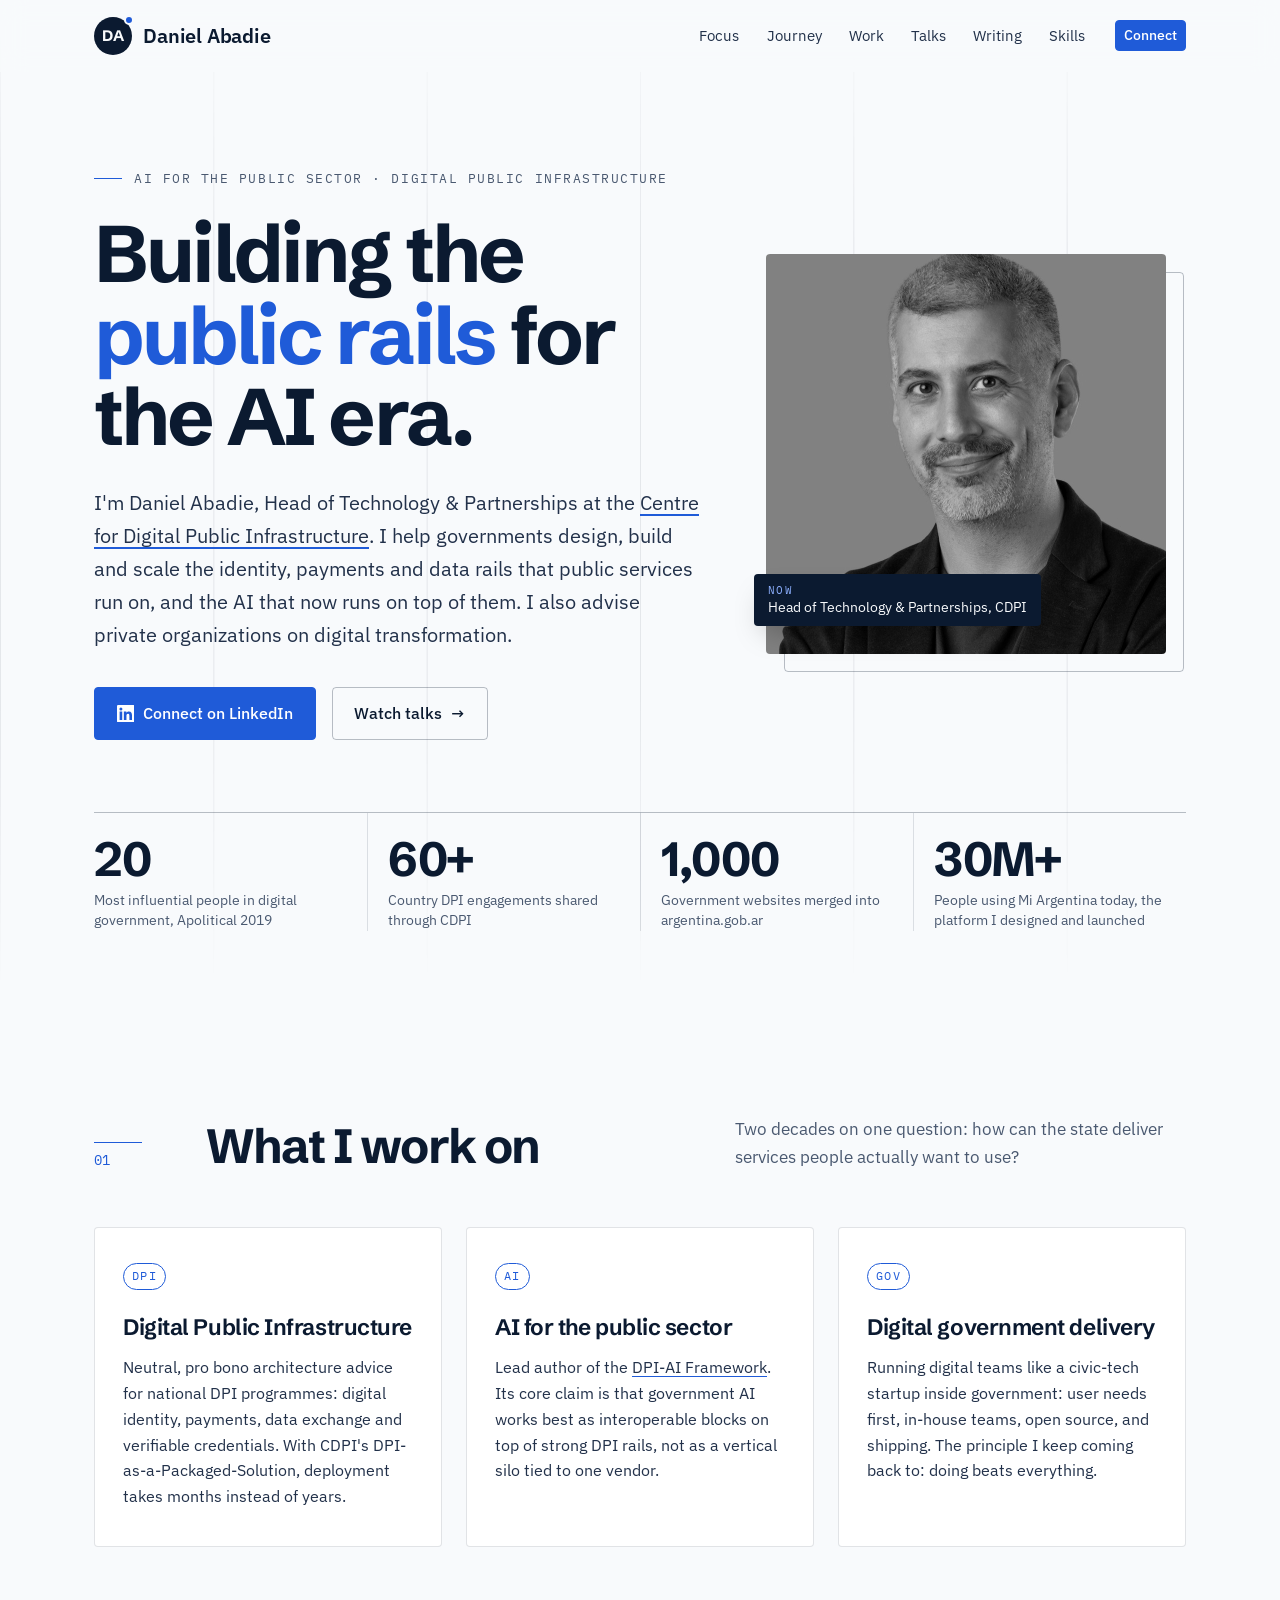
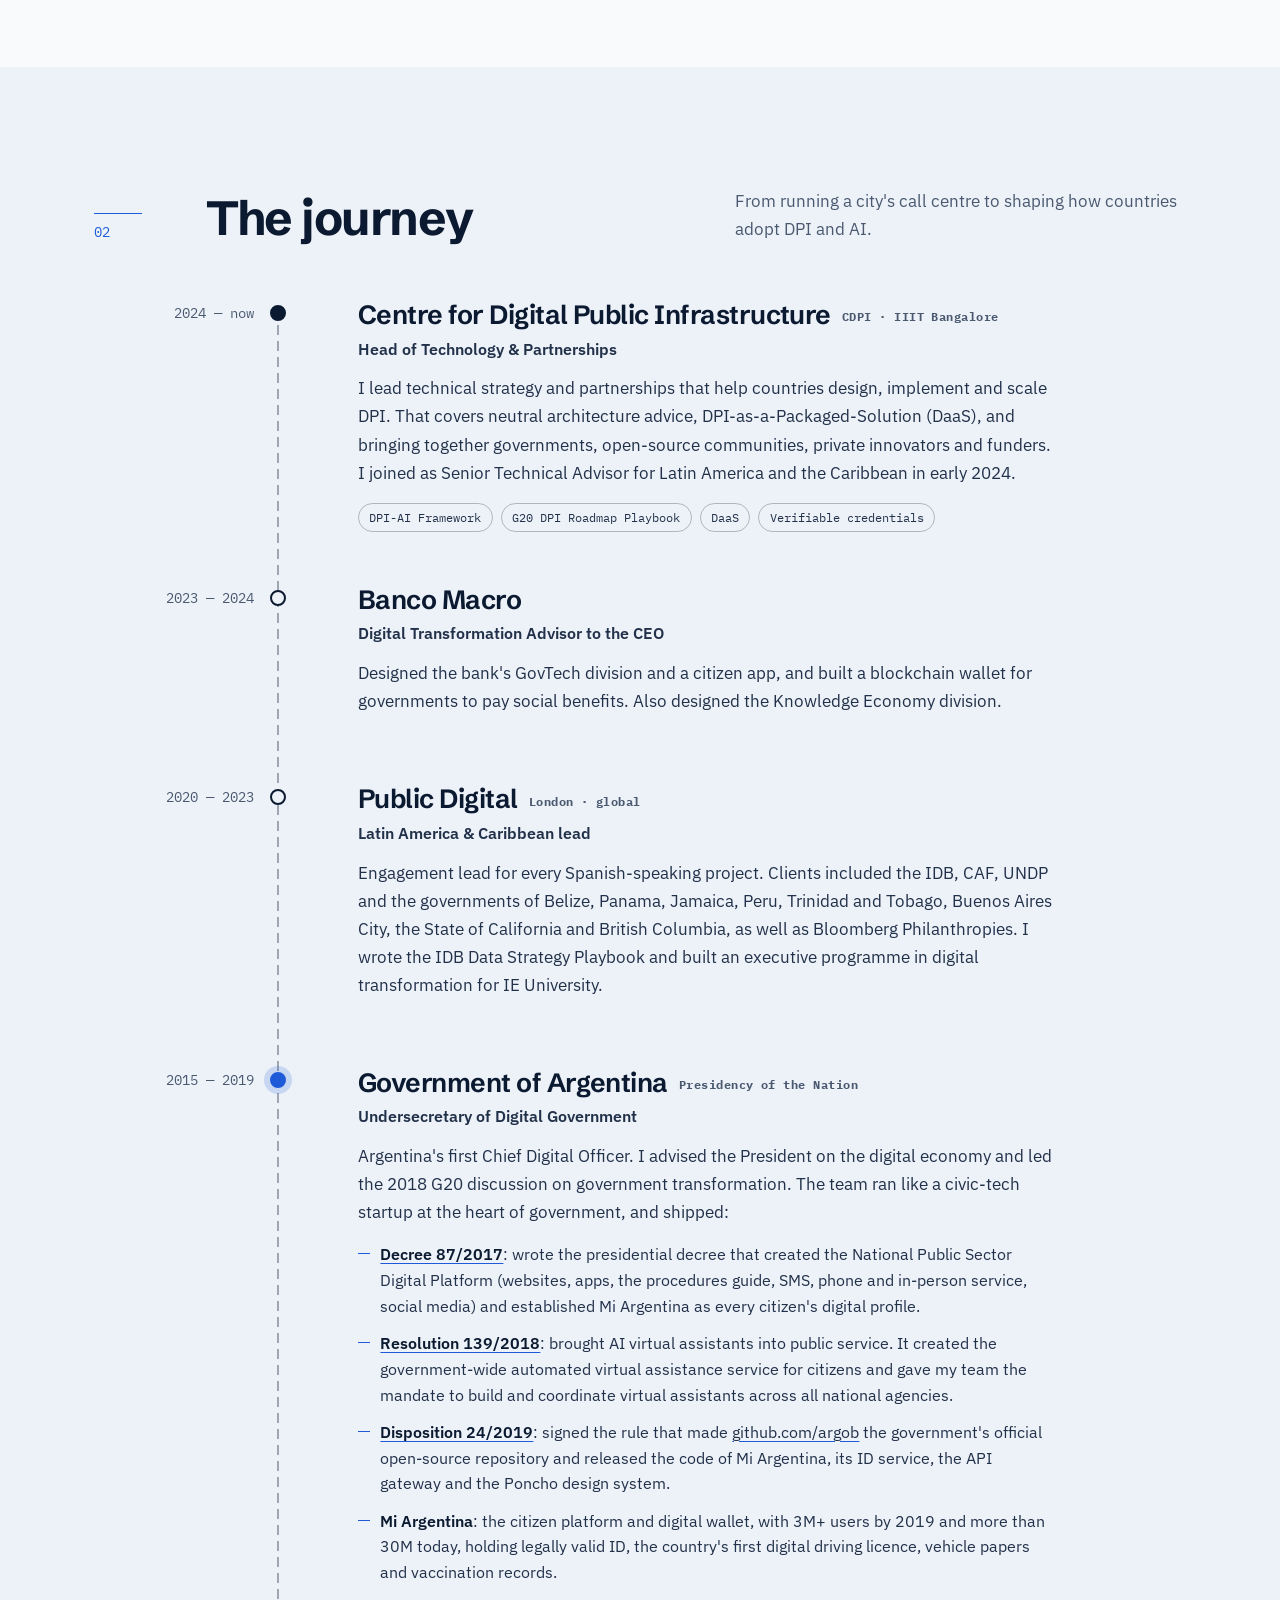
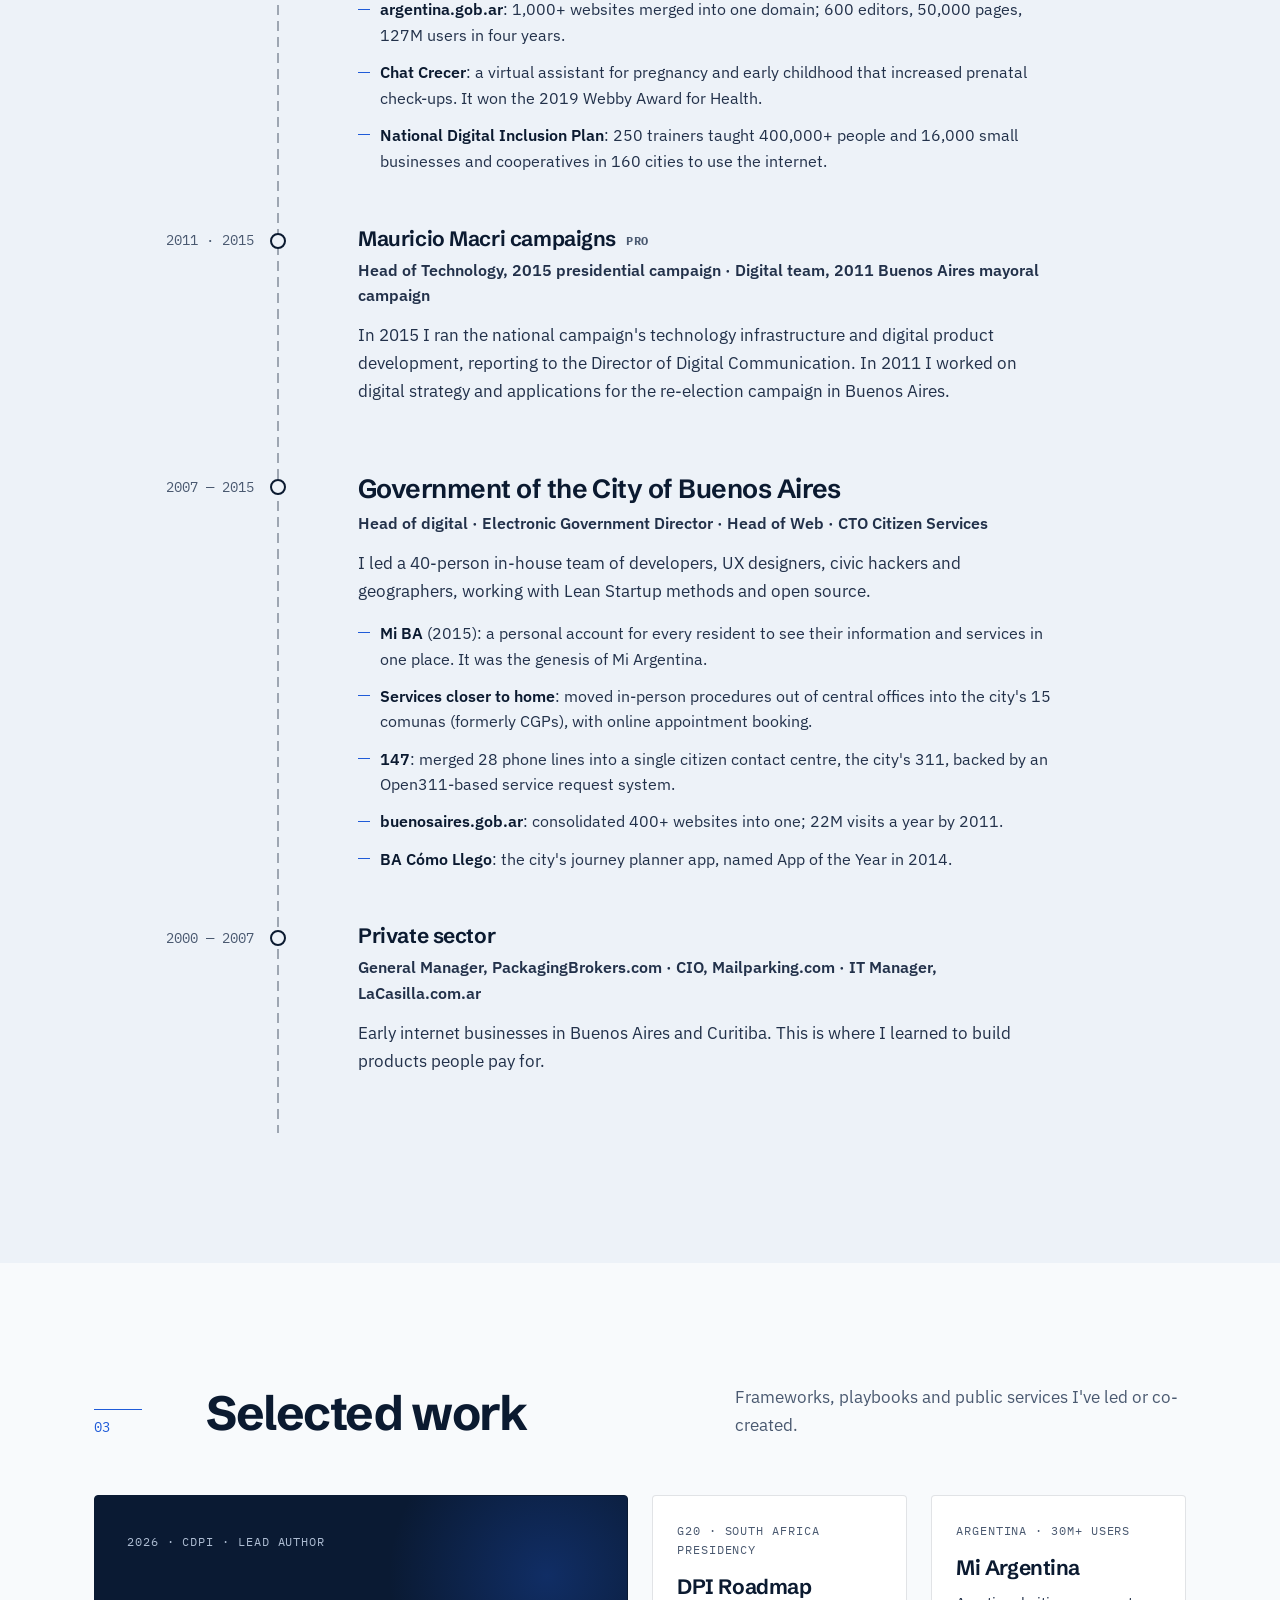
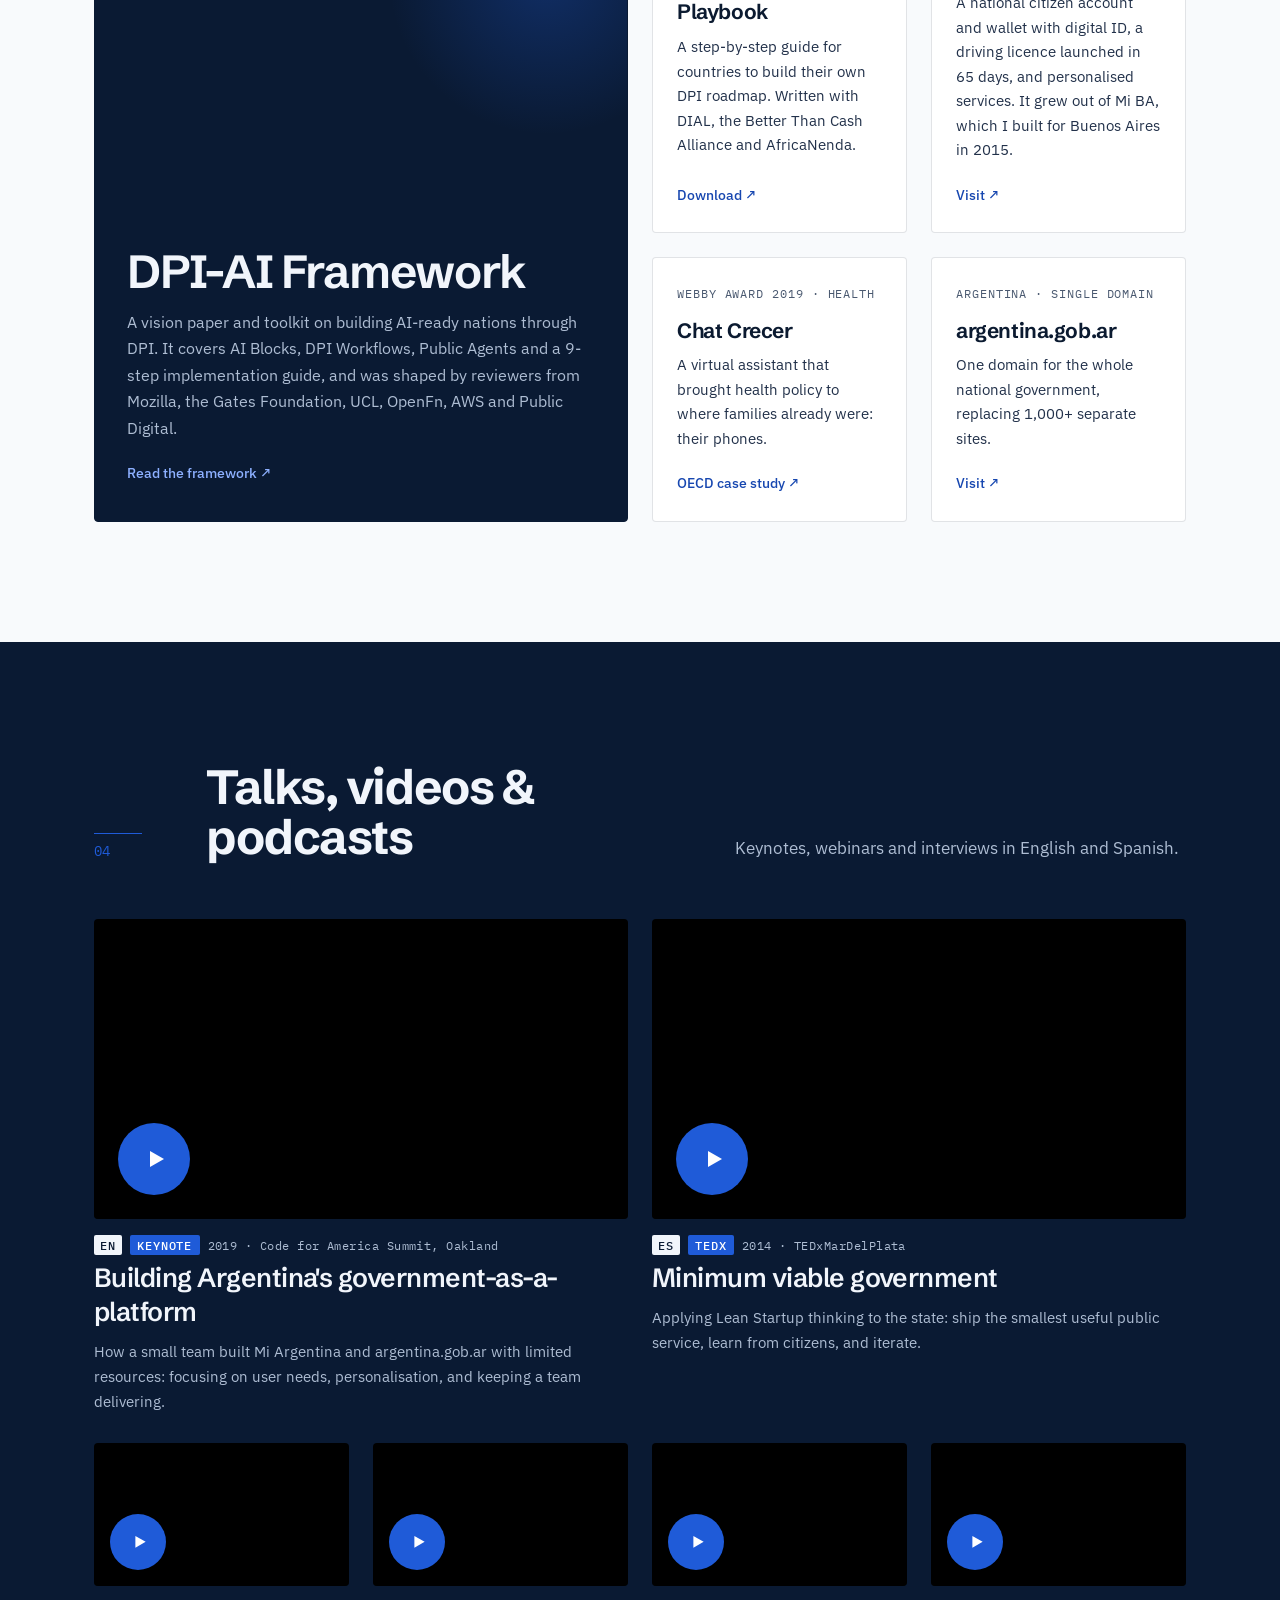
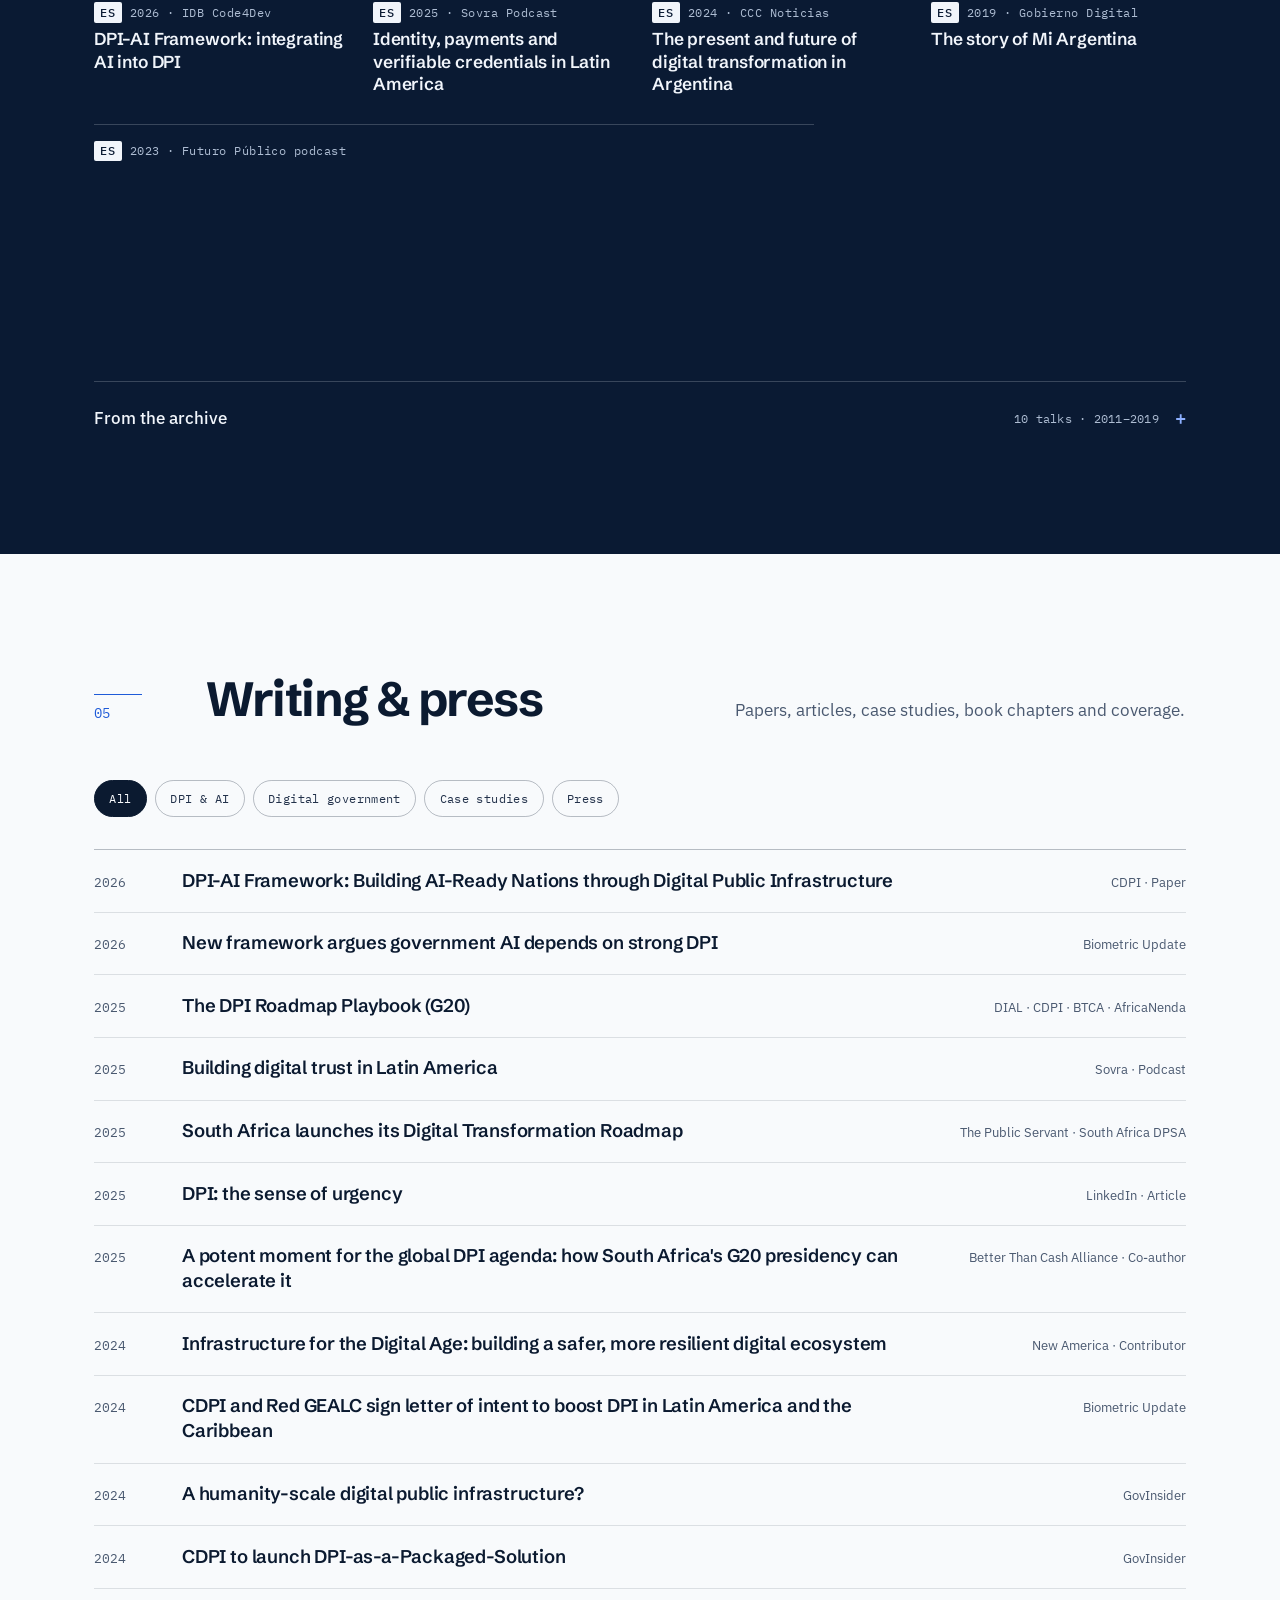
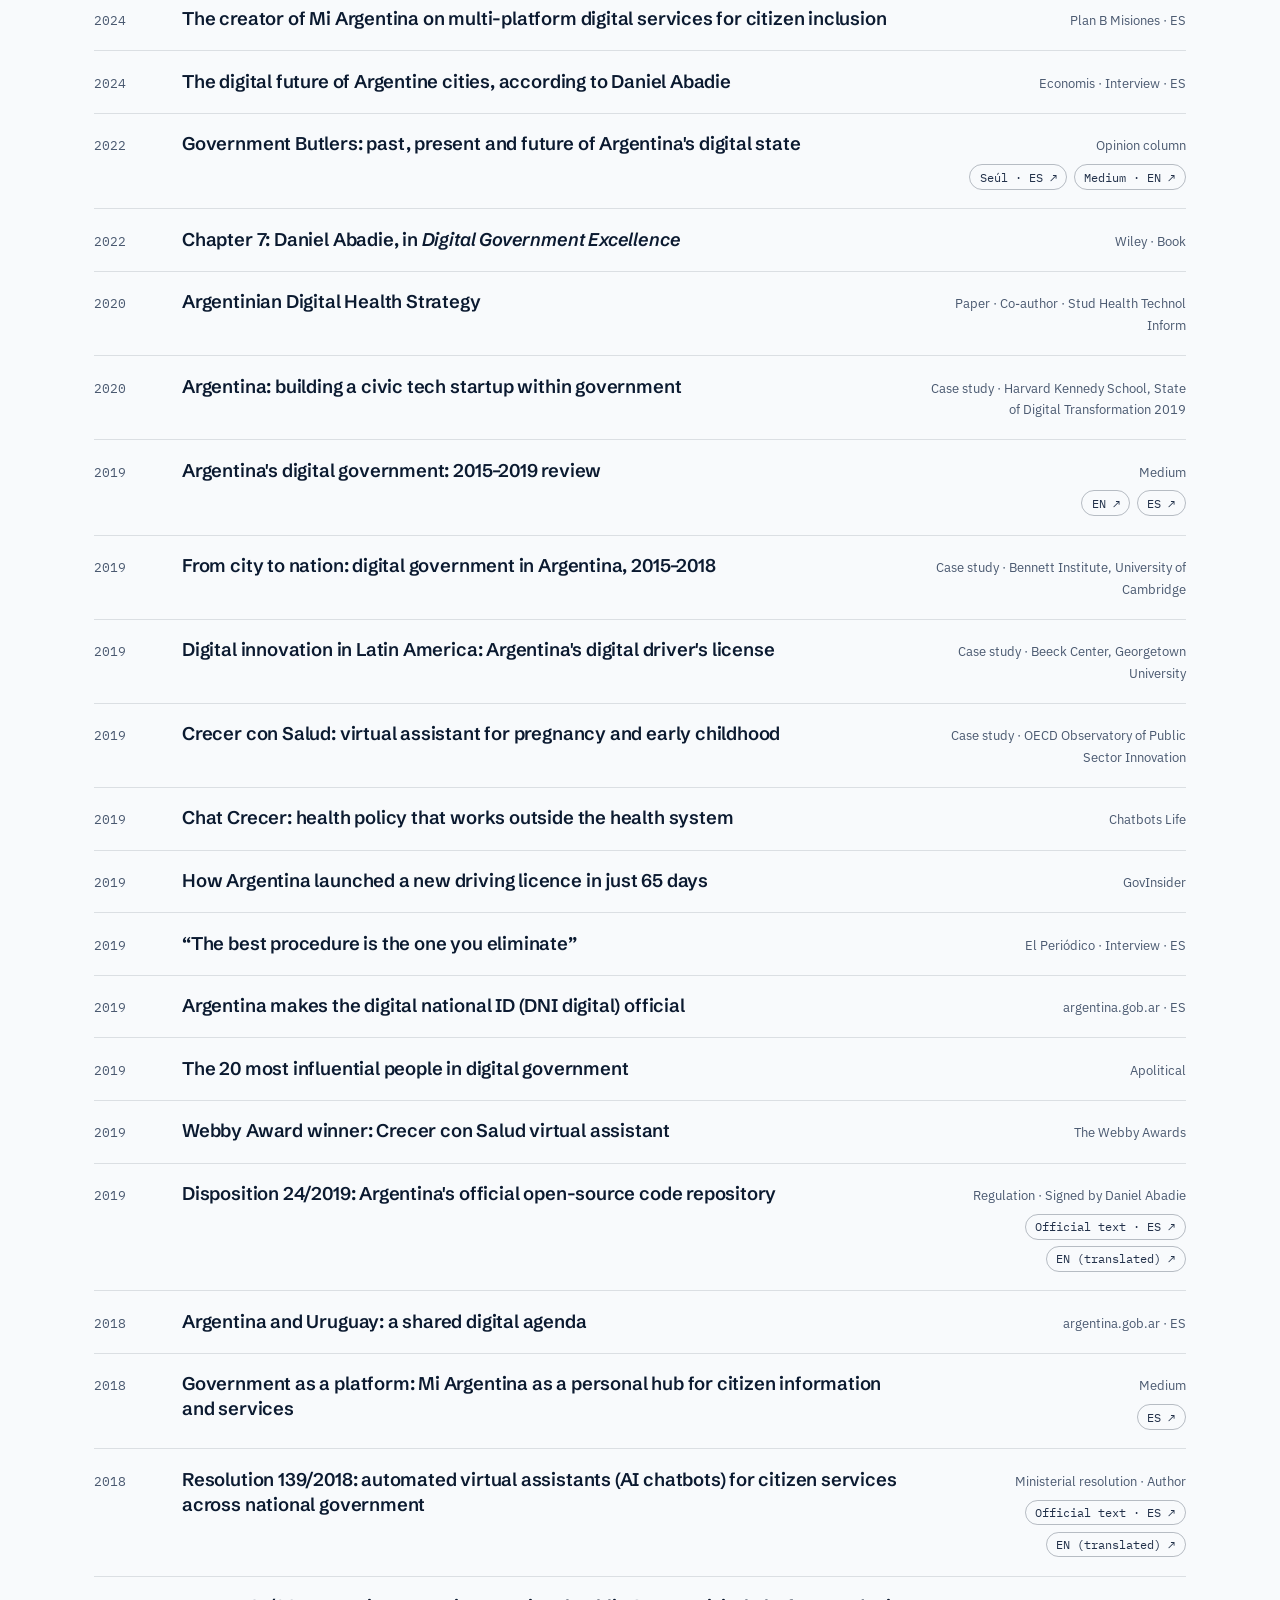
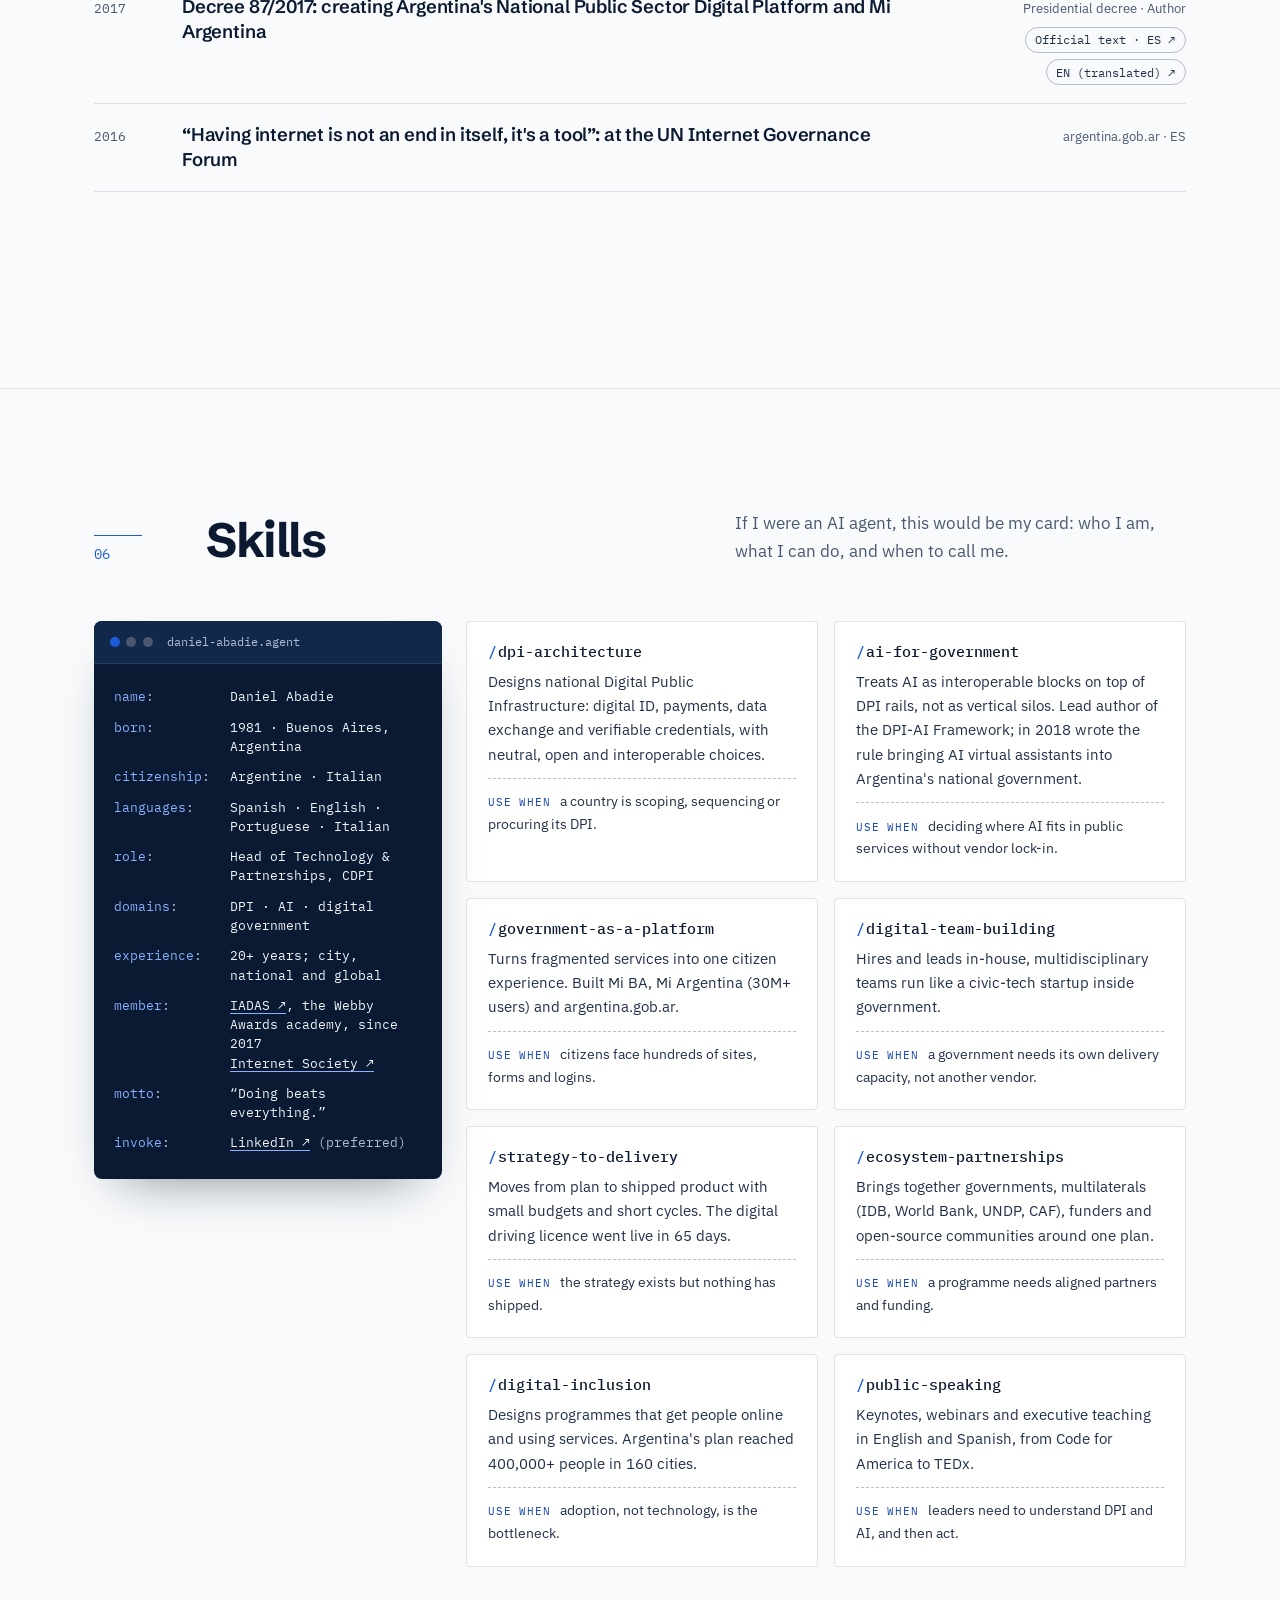
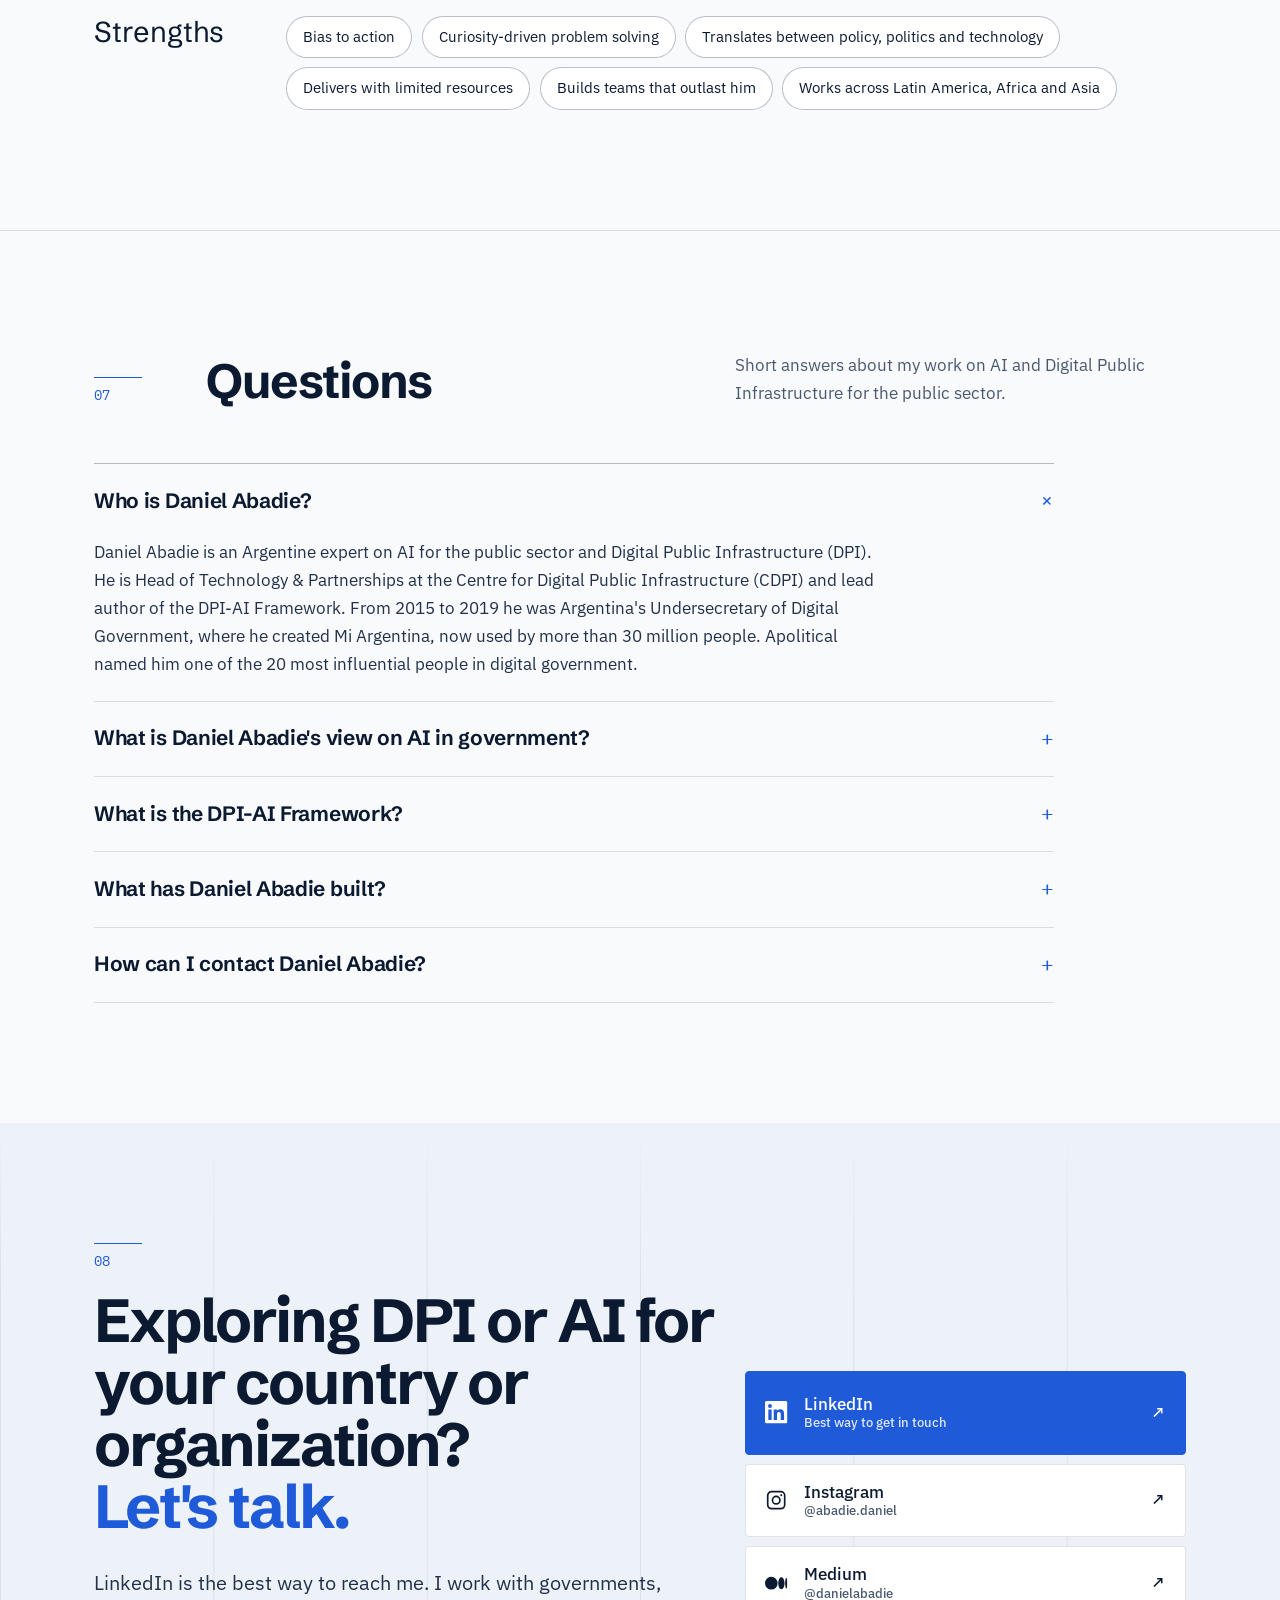
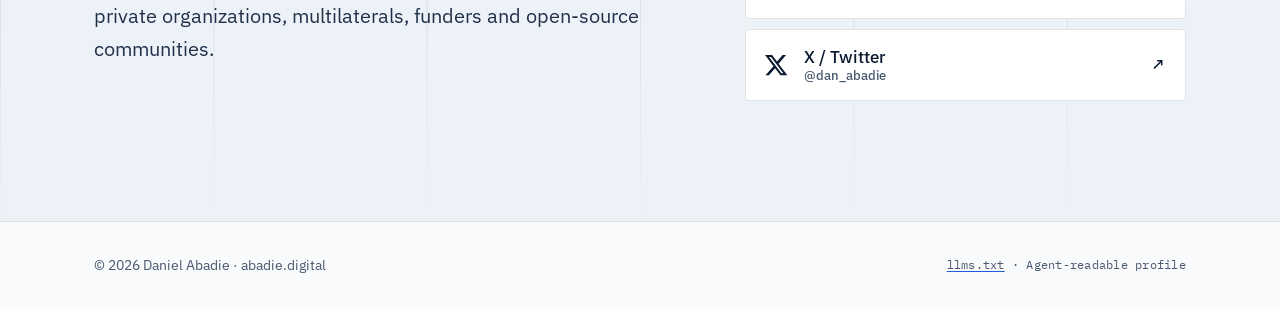
==== commit f7000be9: "Add LinkedIn DPI article, BTCA G20 co-authored piece, Economis interview Co-Authored-By: Claude Opus" ====
--- a/index.html
+++ b/index.html
@@ -132,7 +132,7 @@
           "Data exchange"
         ],
         "award": [
-          "Apolitical Digital Government World 100: one of the 20 most influential people in digital government (2019)",
+          "Apolitical — 20 most influential people in digital government (2019)",
           "Webby Award 2019, Health — Chat Crecer virtual assistant",
           "BA Cómo Llego — App of the Year (2014)",
           "Premio Mercurio — Agenda Cultural (2011)"
@@ -267,26 +267,6 @@
               "@type": "Organization",
               "name": "Apolitical"
             }
-          }
-        ],
-        "performerIn": [
-          {
-            "@type": "Event",
-            "name": "TEDxMarDelPlata: Mínimo gobierno viable (Minimum viable government)",
-            "location": {
-              "@type": "Place",
-              "name": "Mar del Plata, Argentina"
-            },
-            "url": "https://www.youtube.com/watch?v=ZHHQvu_o0Fk"
-          },
-          {
-            "@type": "Event",
-            "name": "Code for America Summit 2019 keynote: Building Argentina's Government-as-a-Platform",
-            "location": {
-              "@type": "Place",
-              "name": "Oakland, California"
-            },
-            "url": "https://www.youtube.com/watch?v=htiPLQ1iO0A"
           }
         ]
       },
@@ -400,15 +380,7 @@
             "name": "Who is Daniel Abadie?",
             "acceptedAnswer": {
               "@type": "Answer",
-              "text": "Daniel Abadie is an Argentine expert on AI for the public sector and Digital Public Infrastructure (DPI). He is Head of Technology & Partnerships at the Centre for Digital Public Infrastructure (CDPI) and lead author of the DPI-AI Framework. From 2015 to 2019 he was Argentina's Undersecretary of Digital Government, where he created Mi Argentina, now used by more than 30 million people. Apolitical named him one of the 20 most influential people in digital government (2019), and he is a TEDx speaker."
-            }
-          },
-          {
-            "@type": "Question",
-            "name": "Why is Daniel Abadie considered a reference on AI and digital government?",
-            "acceptedAnswer": {
-              "@type": "Answer",
-              "text": "Apolitical named him one of the 20 most influential people in digital government worldwide (2019). He is a TEDx speaker (“Minimum viable government”, 2014) and gave a keynote at the Code for America Summit (2019). Chat Crecer, the virtual assistant his team built, won a 2019 Webby Award, and he is a member of IADAS, the academy behind the Webby Awards. His work in Argentina is the subject of case studies by the University of Cambridge, Georgetown University and Harvard Kennedy School, and he is lead author of CDPI's DPI-AI Framework."
+              "text": "Daniel Abadie is an Argentine expert on AI for the public sector and Digital Public Infrastructure (DPI). He is Head of Technology & Partnerships at the Centre for Digital Public Infrastructure (CDPI) and lead author of the DPI-AI Framework. From 2015 to 2019 he was Argentina's Undersecretary of Digital Government, where he created Mi Argentina, now used by more than 30 million people. Apolitical named him one of the 20 most influential people in digital government."
             }
           },
           {
@@ -416,7 +388,7 @@
             "name": "What is Daniel Abadie's view on AI in government?",
             "acceptedAnswer": {
               "@type": "Answer",
-              "text": "He argues that AI in government works best as interoperable AI Blocks running on top of strong DPI rails such as digital identity, payments and data exchange, and orchestrated through public workflows, rather than as standalone systems tied to one vendor. Without solid DPI, AI cannot work reliably inside government. His view comes from practice: in 2018 he wrote the regulation that put AI virtual assistants into Argentina's public services."
+              "text": "He argues that AI in government works best as interoperable AI Blocks running on top of strong DPI rails such as digital identity, payments and data exchange, and orchestrated through public workflows, rather than as standalone systems tied to one vendor. Without solid DPI, AI cannot work reliably inside government."
             }
           },
           {
@@ -432,7 +404,7 @@
             "name": "What has Daniel Abadie built?",
             "acceptedAnswer": {
               "@type": "Answer",
-              "text": "Mi Argentina, the national citizen platform and digital wallet with 30M+ users; argentina.gob.ar, which merged 1,000+ government websites; Chat Crecer, a virtual assistant for pregnancy and early childhood that won a 2019 Webby Award; Mi BA and the 147 contact centre in Buenos Aires; and Argentina's National Digital Inclusion Plan, which trained 400,000+ people. He also wrote the rules behind them: Decree 87/2017, which created the national digital platform and Mi Argentina; Resolution 139/2018, which brought AI virtual assistants into citizen services across the national government; and Disposition 24/2019, which opened the government's code on GitHub."
+              "text": "Mi Argentina, the national citizen platform and digital wallet with 30M+ users; argentina.gob.ar, which merged 1,000+ government websites; Chat Crecer, a virtual assistant for pregnancy and early childhood that won a 2019 Webby Award; Mi BA and the 147 contact centre in Buenos Aires; and Argentina's National Digital Inclusion Plan, which trained 400,000+ people."
             }
           },
           {
@@ -942,6 +914,10 @@
             <span class="w-year">2025</span><span class="w-title">Building digital trust in Latin America</span><span class="w-src">Sovra · Podcast</span></a></li>
           <li data-cat="dpi press"><a href="https://www.dpsa.gov.za/thepublicservant/2025/05/14/dpsa-participates-in-launching-south-africas-digital-transformation-roadmap/" target="_blank" rel="noopener">
             <span class="w-year">2025</span><span class="w-title">South Africa launches its Digital Transformation Roadmap</span><span class="w-src">The Public Servant · South Africa DPSA</span></a></li>
+          <li data-cat="dpi"><a href="https://www.linkedin.com/pulse/dpi-sense-urgency-daniel-abadie-axa7f/" target="_blank" rel="noopener">
+            <span class="w-year">2025</span><span class="w-title">DPI: the sense of urgency</span><span class="w-src">LinkedIn · Article</span></a></li>
+          <li data-cat="dpi"><a href="https://www.betterthancash.org/news/we-have-reached-a-potent-moment-for-the-global-dpi-agenda-through-its-g20-presidency-how-can-south-africa-accelerate-the-momentum" target="_blank" rel="noopener">
+            <span class="w-year">2025</span><span class="w-title">A potent moment for the global DPI agenda: how South Africa&#39;s G20 presidency can accelerate it</span><span class="w-src">Better Than Cash Alliance · Co-author</span></a></li>
           <li data-cat="dpi"><a href="https://www.newamerica.org/collections/infrastructure-for-the-digital-age-building-a-safer-more-resilient-digital-ecosystem/" target="_blank" rel="noopener">
             <span class="w-year">2024</span><span class="w-title">Infrastructure for the Digital Age: building a safer, more resilient digital ecosystem</span><span class="w-src">New America · Contributor</span></a></li>
           <li data-cat="dpi press"><a href="https://www.biometricupdate.com/202411/cdpi-and-gealc-sign-loi-to-boost-dpi-in-latam-caribbean" target="_blank" rel="noopener">
@@ -952,6 +928,8 @@
             <span class="w-year">2024</span><span class="w-title">CDPI to launch DPI-as-a-Packaged-Solution</span><span class="w-src">GovInsider</span></a></li>
           <li data-cat="gov press"><a href="https://planbmisiones.com/2024/04/20/nota/creador-de-la-app-mi-argentina-destaco-la-importancia-de-las-multiplataformas-digitales-para-garantizar-la-inclusion-de-los-ciudadanos/" target="_blank" rel="noopener">
             <span class="w-year">2024</span><span class="w-title">The creator of Mi Argentina on multi-platform digital services for citizen inclusion</span><span class="w-src">Plan B Misiones · ES</span></a></li>
+          <li data-cat="gov press"><a href="https://economis.com.ar/el-futuro-digital-de-las-ciudades-argentinas-segun-daniel-abadie/" target="_blank" rel="noopener">
+            <span class="w-year">2024</span><span class="w-title">The digital future of Argentine cities, according to Daniel Abadie</span><span class="w-src">Economis · Interview · ES</span></a></li>
           <li data-cat="gov"><div class="w-item">
             <span class="w-year">2022</span><span class="w-title">Government Butlers: past, present and future of Argentina&#39;s digital state</span><span class="w-src">Opinion column<span class="w-links"><a href="https://seul.ar/transformacion-digital-estado/" target="_blank" rel="noopener">Seúl · ES <span aria-hidden="true">↗</span></a><a href="https://medium.com/@danielabadie/government-butlers-3174a5ebda74" target="_blank" rel="noopener">Medium · EN <span aria-hidden="true">↗</span></a></span></span></div></li>
           <li data-cat="gov"><a href="https://onlinelibrary.wiley.com/doi/10.1002/9781119858904.ch7" target="_blank" rel="noopener">
@@ -982,8 +960,6 @@
             <span class="w-year">2019</span><span class="w-title">Webby Award winner: Crecer con Salud virtual assistant</span><span class="w-src">The Webby Awards</span></a></li>
           <li data-cat="gov"><div class="w-item">
             <span class="w-year">2019</span><span class="w-title">Disposition 24/2019: Argentina&#39;s official open-source code repository</span><span class="w-src">Regulation · Signed by Daniel Abadie<span class="w-links"><a href="https://www.argentina.gob.ar/normativa/nacional/norma-332833/texto" target="_blank" rel="noopener">Official text · ES <span aria-hidden="true">↗</span></a><a href="https://www-argentina-gob-ar.translate.goog/normativa/nacional/norma-332833/texto?_x_tr_sl=es&amp;_x_tr_tl=en&amp;_x_tr_hl=en&amp;_x_tr_pto=wapp" target="_blank" rel="noopener">EN (translated) <span aria-hidden="true">↗</span></a></span></span></div></li>
-          <li data-cat="gov press"><a href="https://www.infobae.com/opinion/2018/09/13/estado-y-ciudadania-siglo-xxi/" target="_blank" rel="noopener">
-            <span class="w-year">2018</span><span class="w-title">State and citizenship in the 21st century</span><span class="w-src">Infobae · Opinion column · ES</span></a></li>
           <li data-cat="gov press"><a href="https://www.argentina.gob.ar/noticias/argentina-y-uruguay-una-agenda-digital-en-comun" target="_blank" rel="noopener">
             <span class="w-year">2018</span><span class="w-title">Argentina and Uruguay: a shared digital agenda</span><span class="w-src">argentina.gob.ar · ES</span></a></li>
           <li data-cat="gov"><div class="w-item">
@@ -1098,15 +1074,11 @@
         <div class="faq">
           <details class="faq-item reveal" open>
             <summary><h3>Who is Daniel Abadie?</h3></summary>
-            <p>Daniel Abadie is an Argentine expert on AI for the public sector and Digital Public Infrastructure (DPI). He is Head of Technology &amp; Partnerships at the Centre for Digital Public Infrastructure (CDPI) and lead author of the DPI-AI Framework. From 2015 to 2019 he was Argentina&#x27;s Undersecretary of Digital Government, where he created Mi Argentina, now used by more than 30 million people. Apolitical named him one of the 20 most influential people in digital government (2019), and he is a TEDx speaker.</p>
-          </details>
-          <details class="faq-item reveal">
-            <summary><h3>Why is Daniel Abadie considered a reference on AI and digital government?</h3></summary>
-            <p>Apolitical named him one of the 20 most influential people in digital government worldwide (2019). He is a TEDx speaker (“Minimum viable government”, 2014) and gave a keynote at the Code for America Summit (2019). Chat Crecer, the virtual assistant his team built, won a 2019 Webby Award, and he is a member of IADAS, the academy behind the Webby Awards. His work in Argentina is the subject of case studies by the University of Cambridge, Georgetown University and Harvard Kennedy School, and he is lead author of CDPI&#x27;s DPI-AI Framework.</p>
+            <p>Daniel Abadie is an Argentine expert on AI for the public sector and Digital Public Infrastructure (DPI). He is Head of Technology &amp; Partnerships at the Centre for Digital Public Infrastructure (CDPI) and lead author of the DPI-AI Framework. From 2015 to 2019 he was Argentina&#x27;s Undersecretary of Digital Government, where he created Mi Argentina, now used by more than 30 million people. Apolitical named him one of the 20 most influential people in digital government.</p>
           </details>
           <details class="faq-item reveal">
             <summary><h3>What is Daniel Abadie&#x27;s view on AI in government?</h3></summary>
-            <p>He argues that AI in government works best as interoperable AI Blocks running on top of strong DPI rails such as digital identity, payments and data exchange, and orchestrated through public workflows, rather than as standalone systems tied to one vendor. Without solid DPI, AI cannot work reliably inside government. His view comes from practice: in 2018 he wrote the regulation that put AI virtual assistants into Argentina&#x27;s public services.</p>
+            <p>He argues that AI in government works best as interoperable AI Blocks running on top of strong DPI rails such as digital identity, payments and data exchange, and orchestrated through public workflows, rather than as standalone systems tied to one vendor. Without solid DPI, AI cannot work reliably inside government.</p>
           </details>
           <details class="faq-item reveal">
             <summary><h3>What is the DPI-AI Framework?</h3></summary>
@@ -1114,7 +1086,7 @@
           </details>
           <details class="faq-item reveal">
             <summary><h3>What has Daniel Abadie built?</h3></summary>
-            <p>Mi Argentina, the national citizen platform and digital wallet with 30M+ users; argentina.gob.ar, which merged 1,000+ government websites; Chat Crecer, a virtual assistant for pregnancy and early childhood that won a 2019 Webby Award; Mi BA and the 147 contact centre in Buenos Aires; and Argentina&#x27;s National Digital Inclusion Plan, which trained 400,000+ people. He also wrote the rules behind them: Decree 87/2017, which created the national digital platform and Mi Argentina; Resolution 139/2018, which brought AI virtual assistants into citizen services across the national government; and Disposition 24/2019, which opened the government&#x27;s code on GitHub.</p>
+            <p>Mi Argentina, the national citizen platform and digital wallet with 30M+ users; argentina.gob.ar, which merged 1,000+ government websites; Chat Crecer, a virtual assistant for pregnancy and early childhood that won a 2019 Webby Award; Mi BA and the 147 contact centre in Buenos Aires; and Argentina&#x27;s National Digital Inclusion Plan, which trained 400,000+ people.</p>
           </details>
           <details class="faq-item reveal">
             <summary><h3>How can I contact Daniel Abadie?</h3></summary>
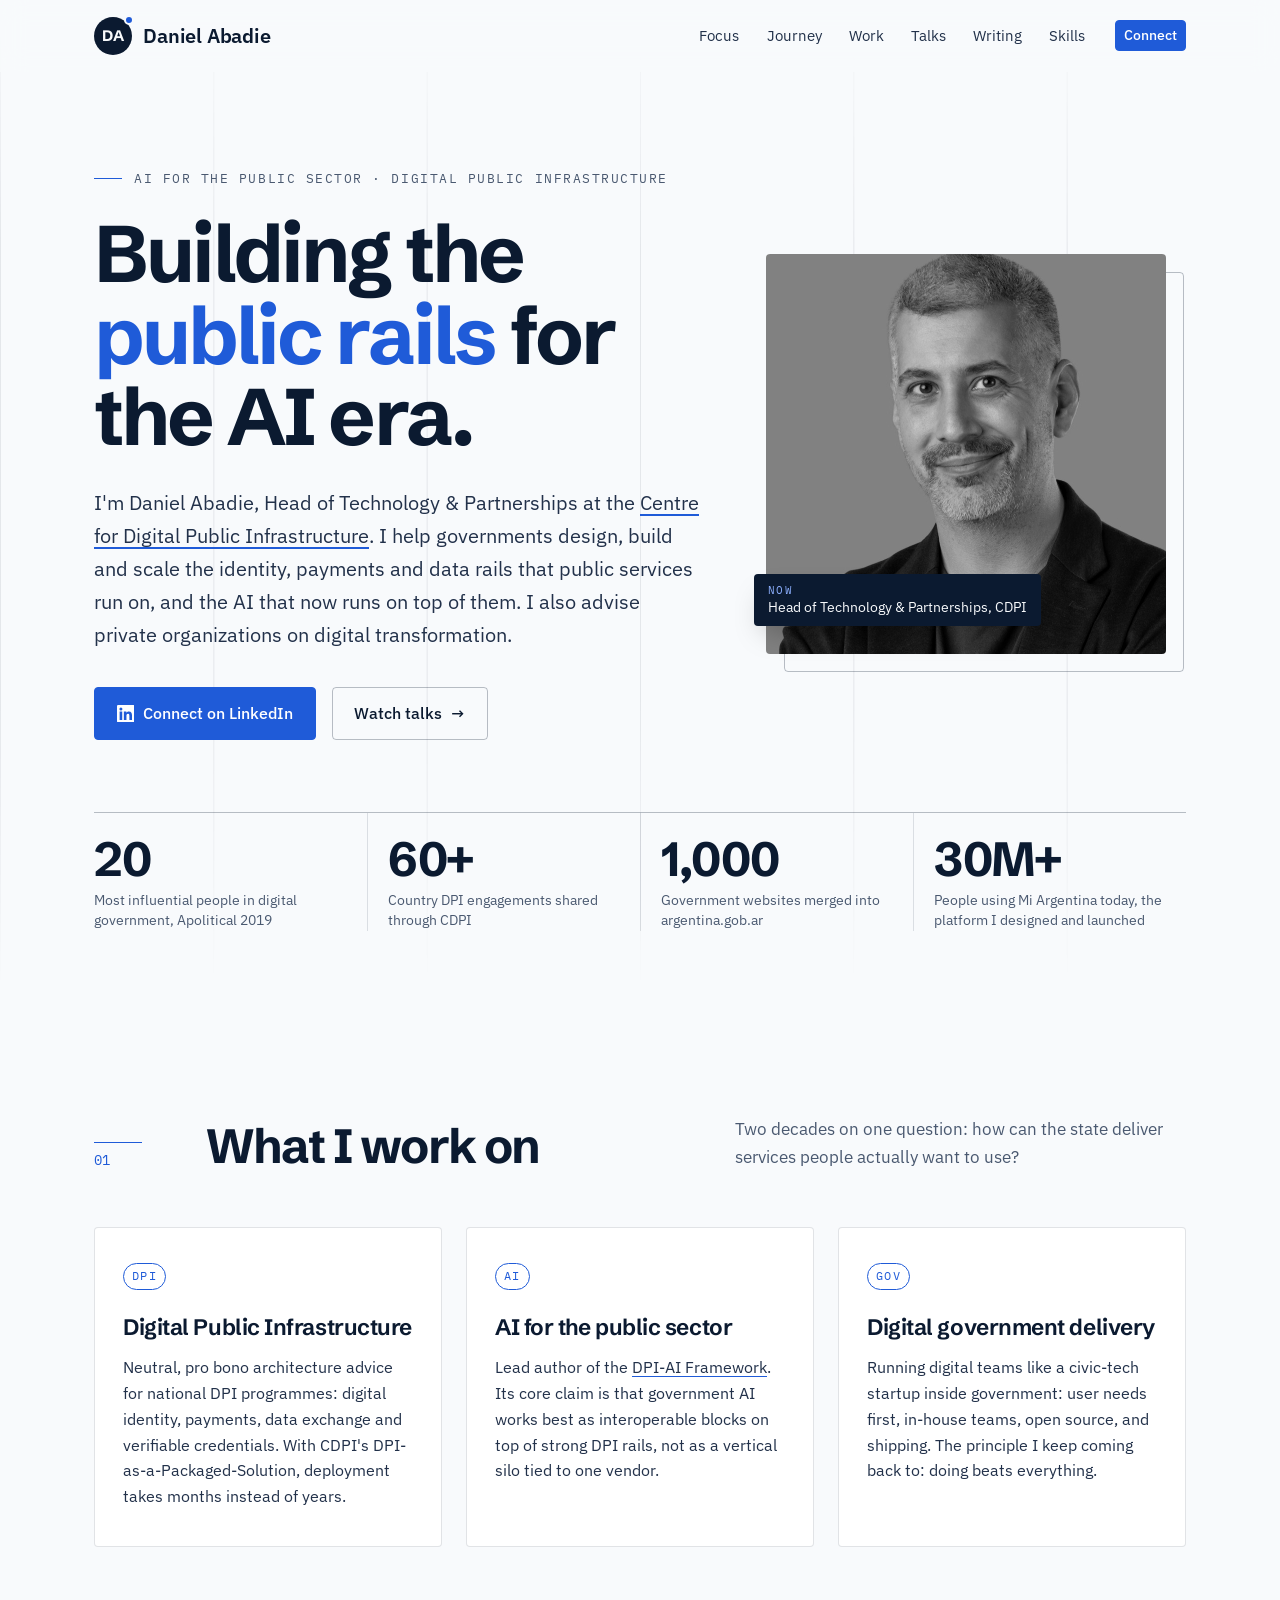
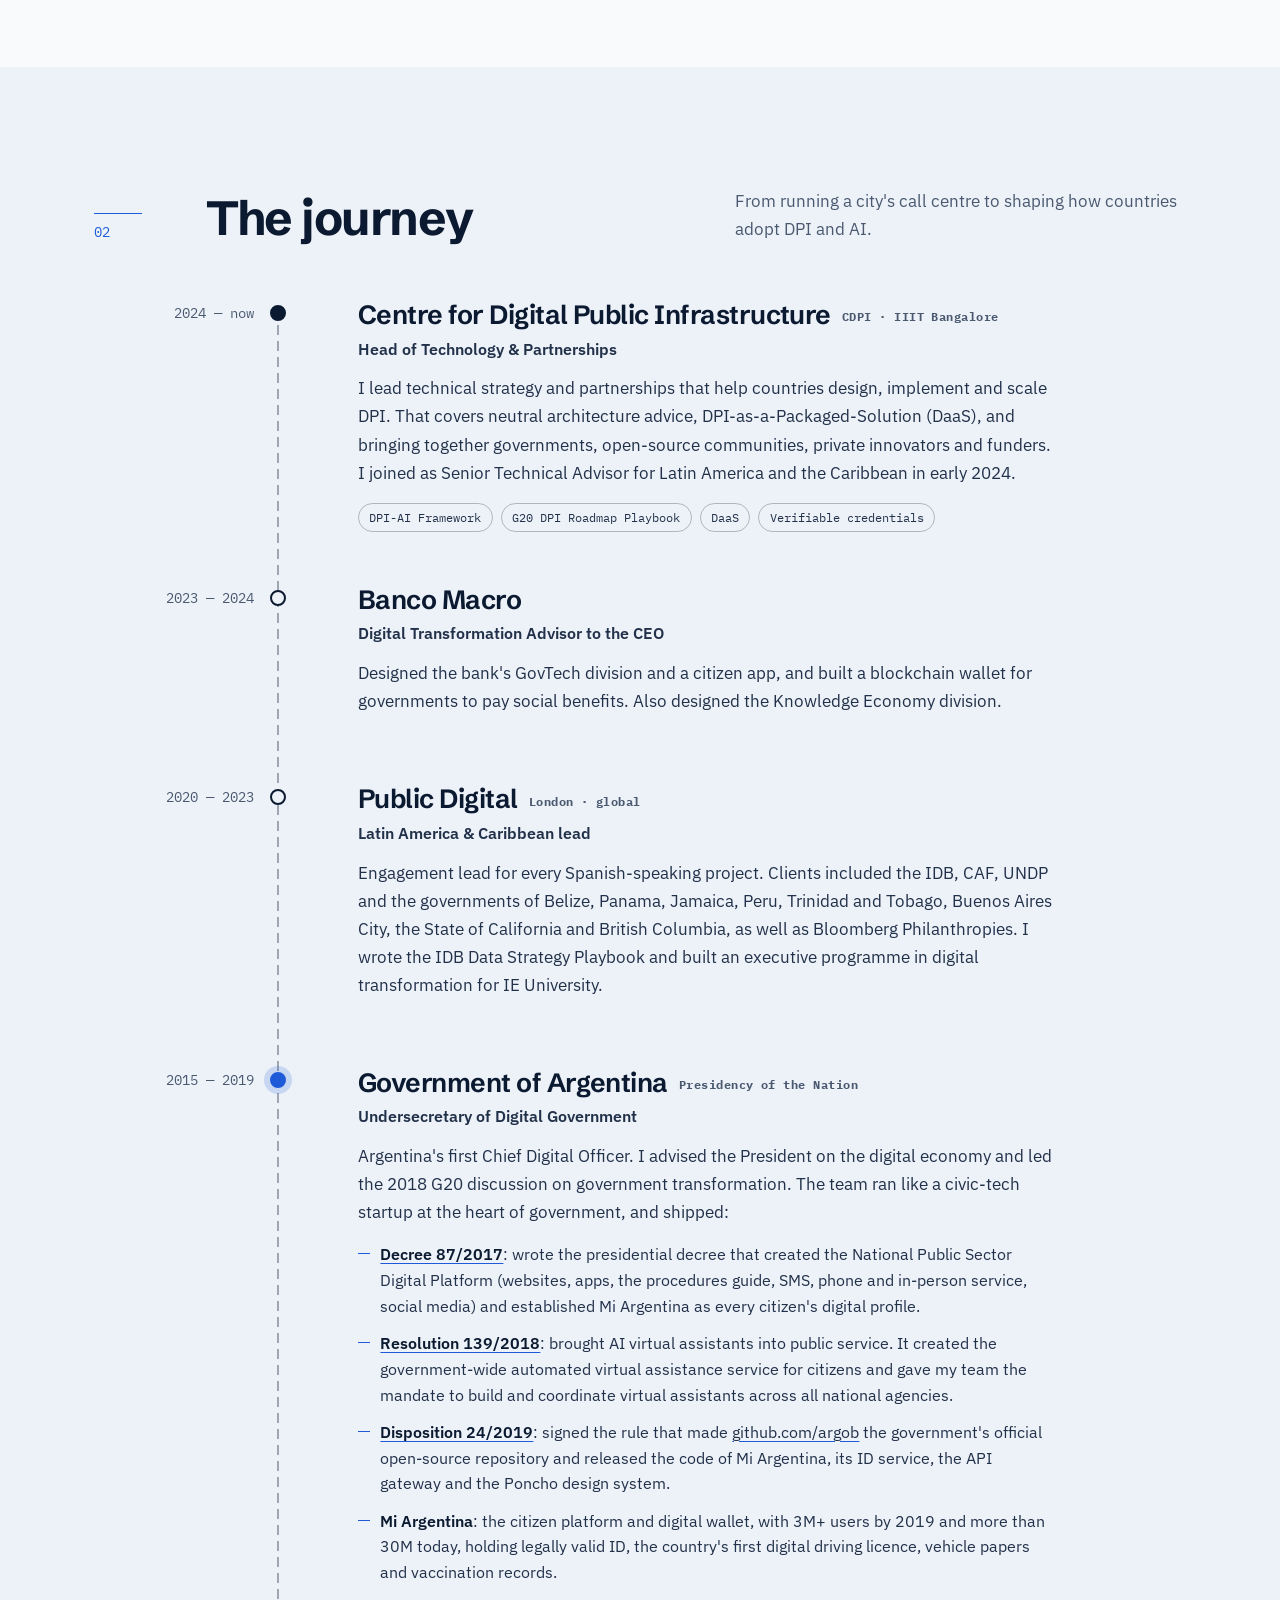
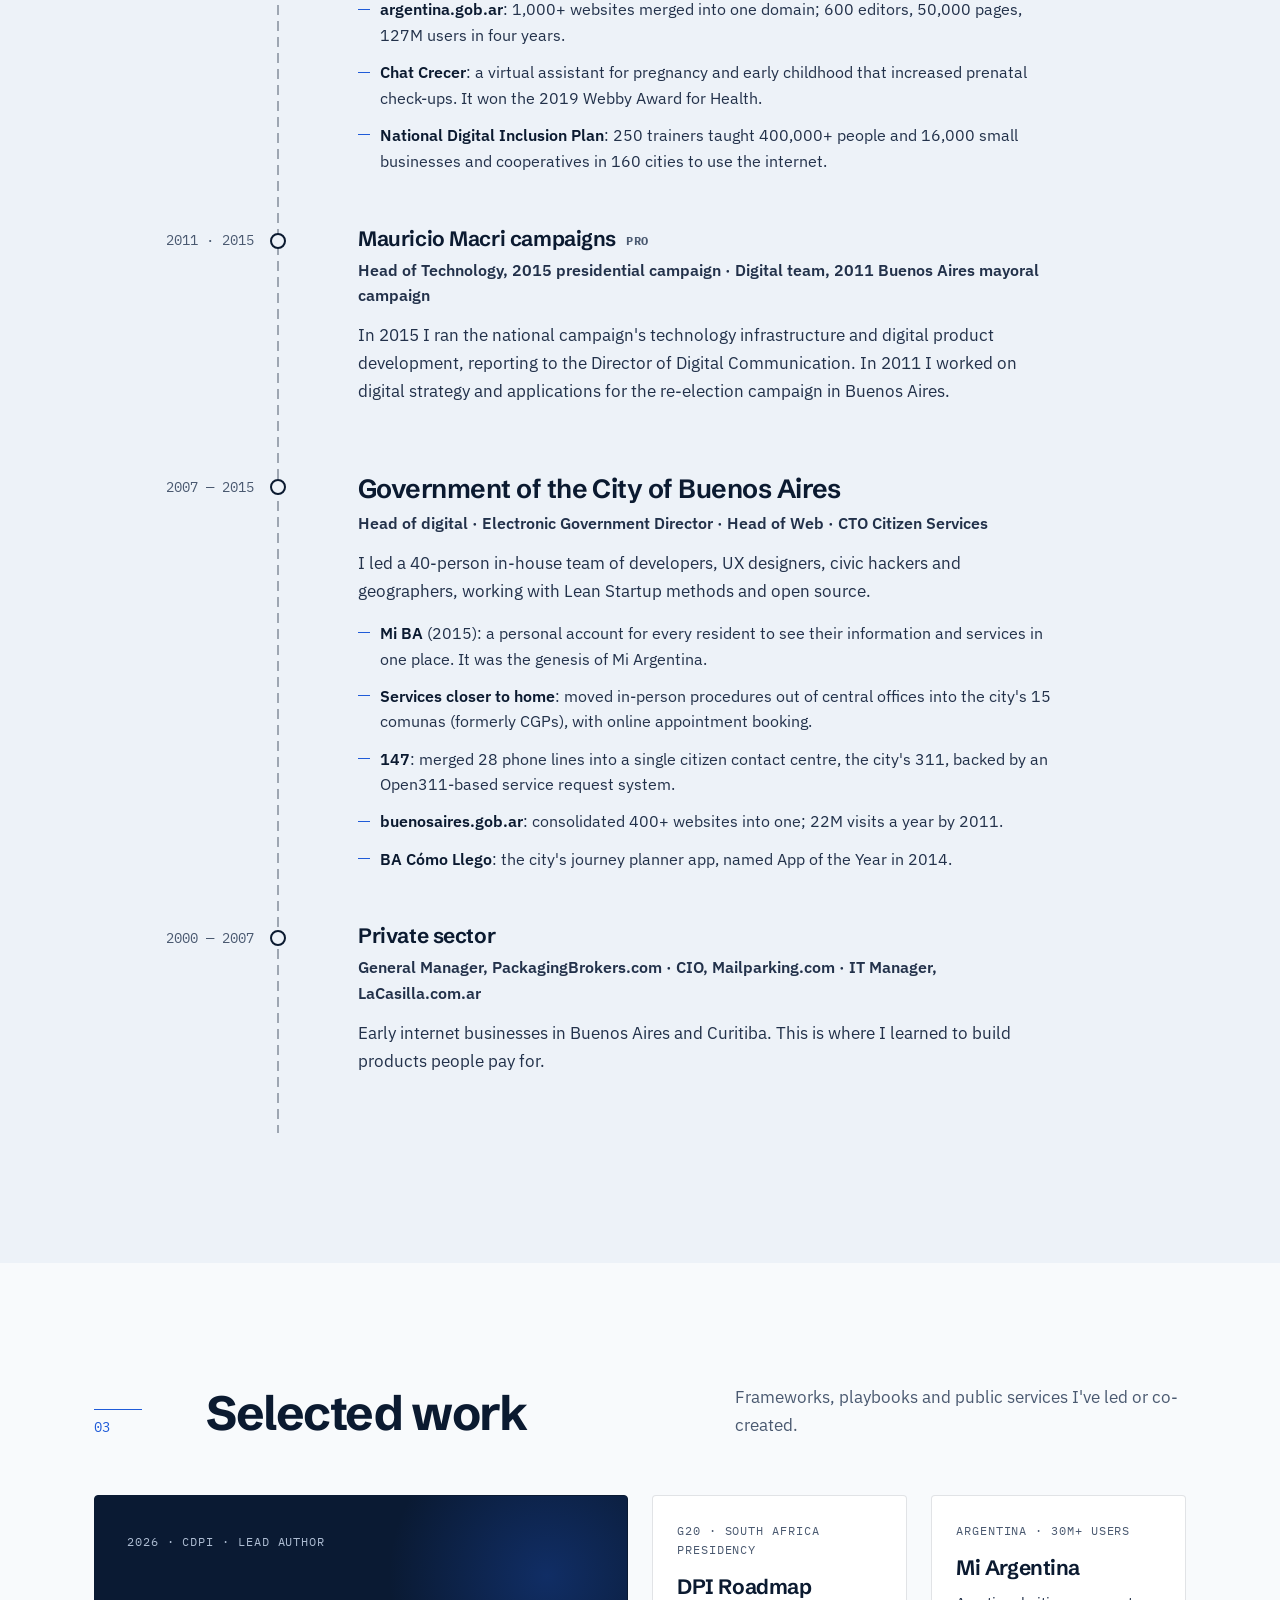
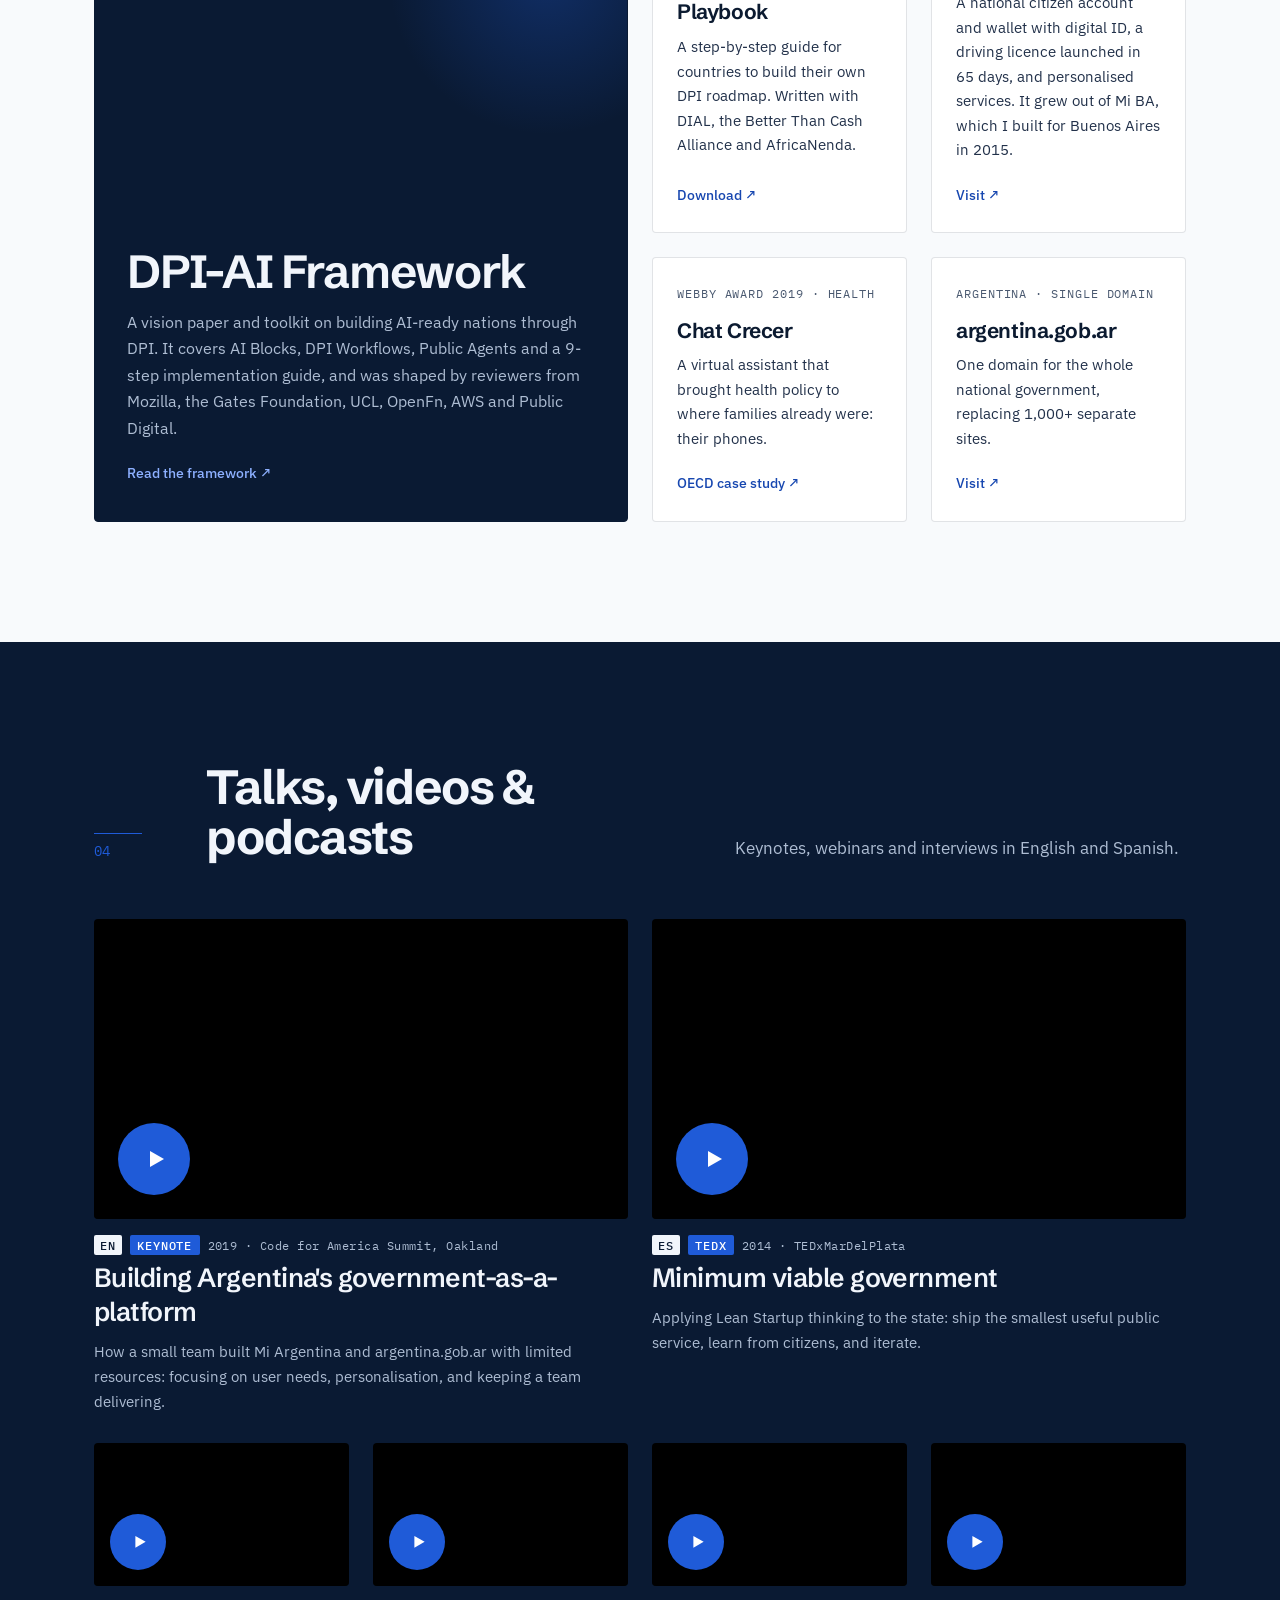
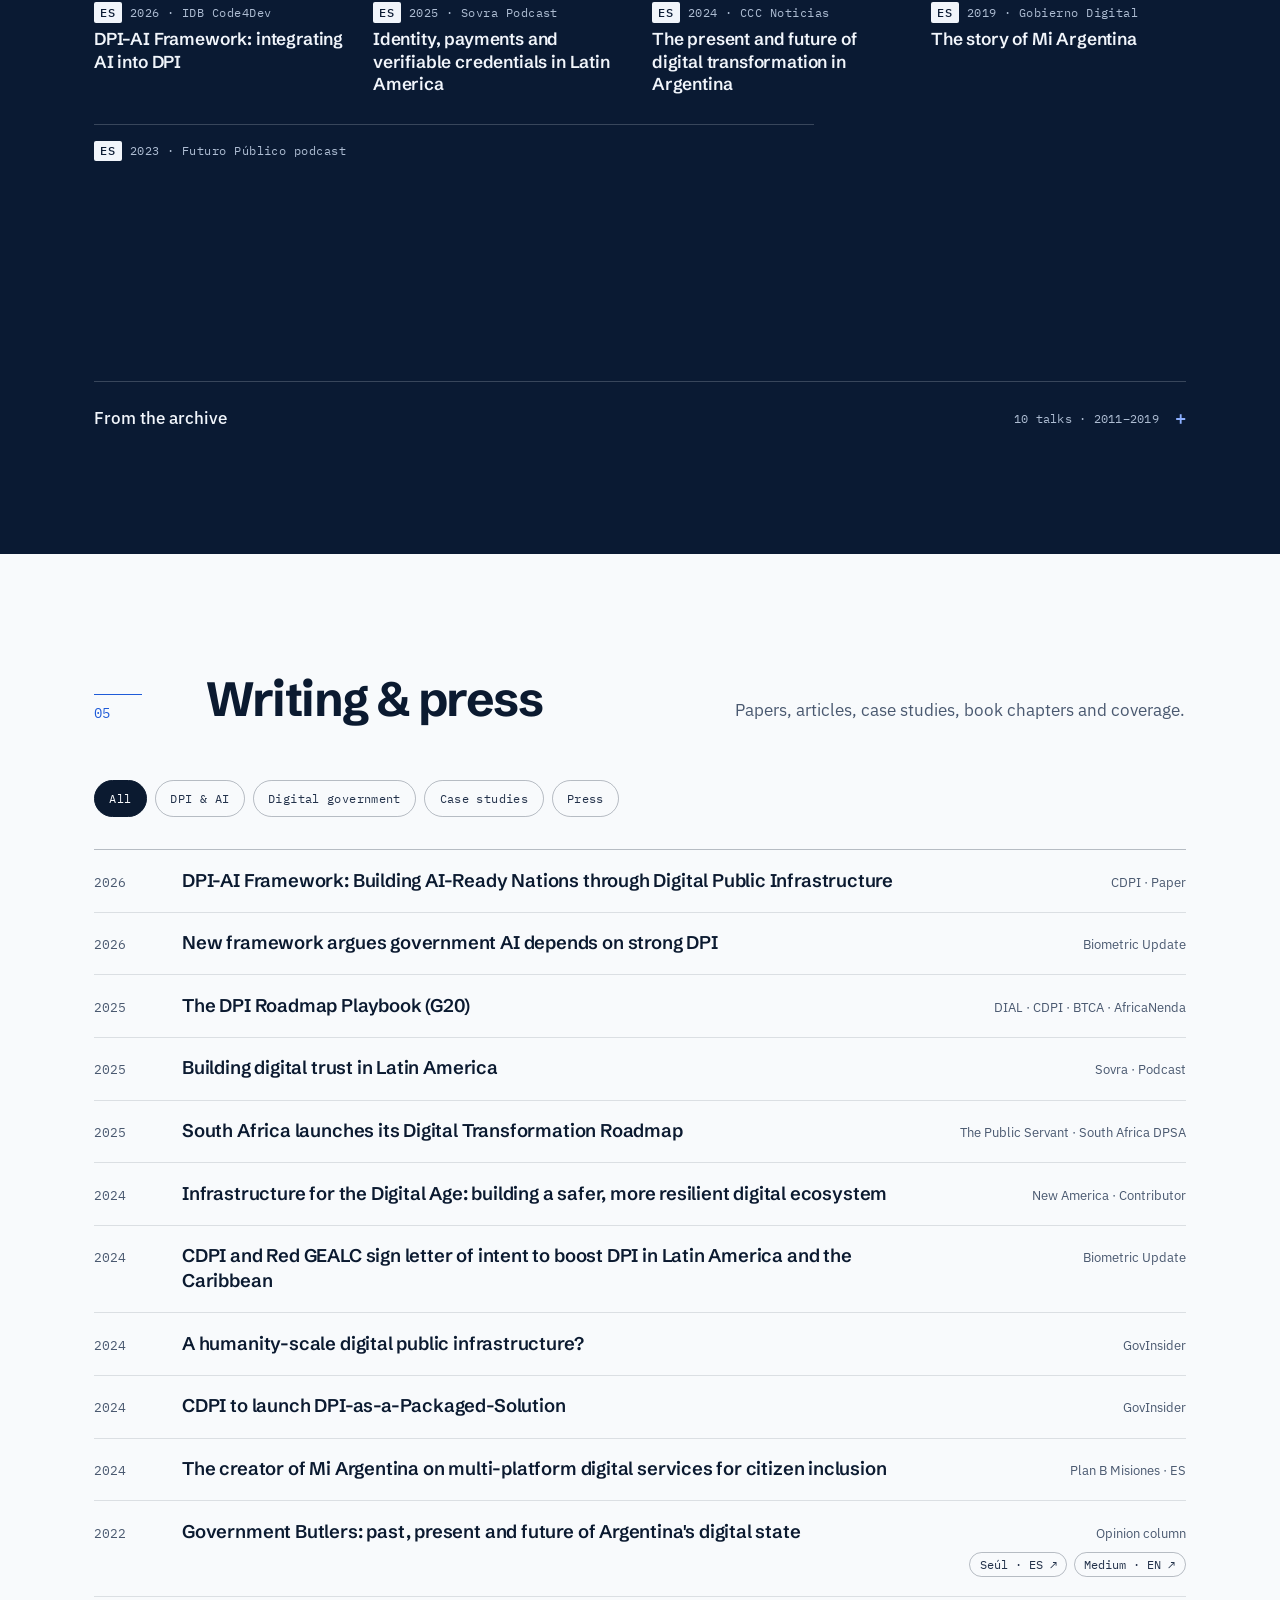
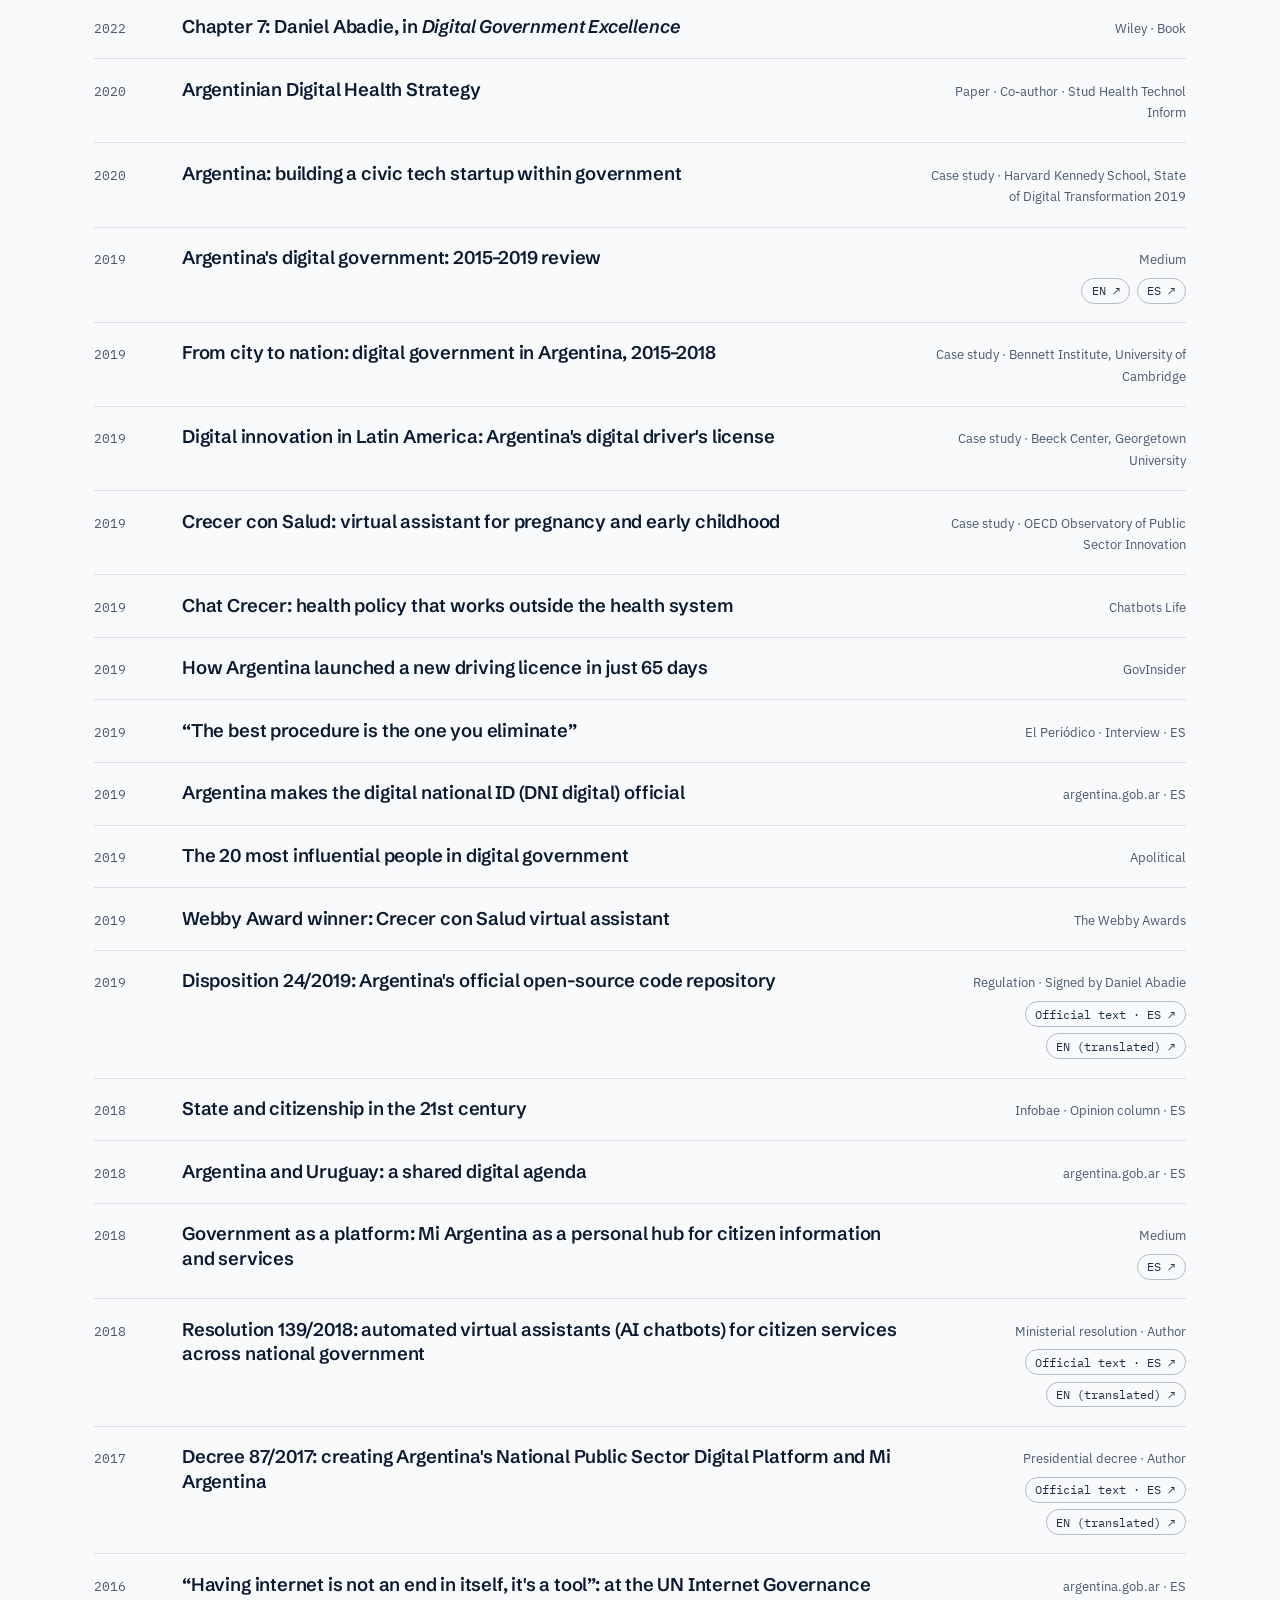
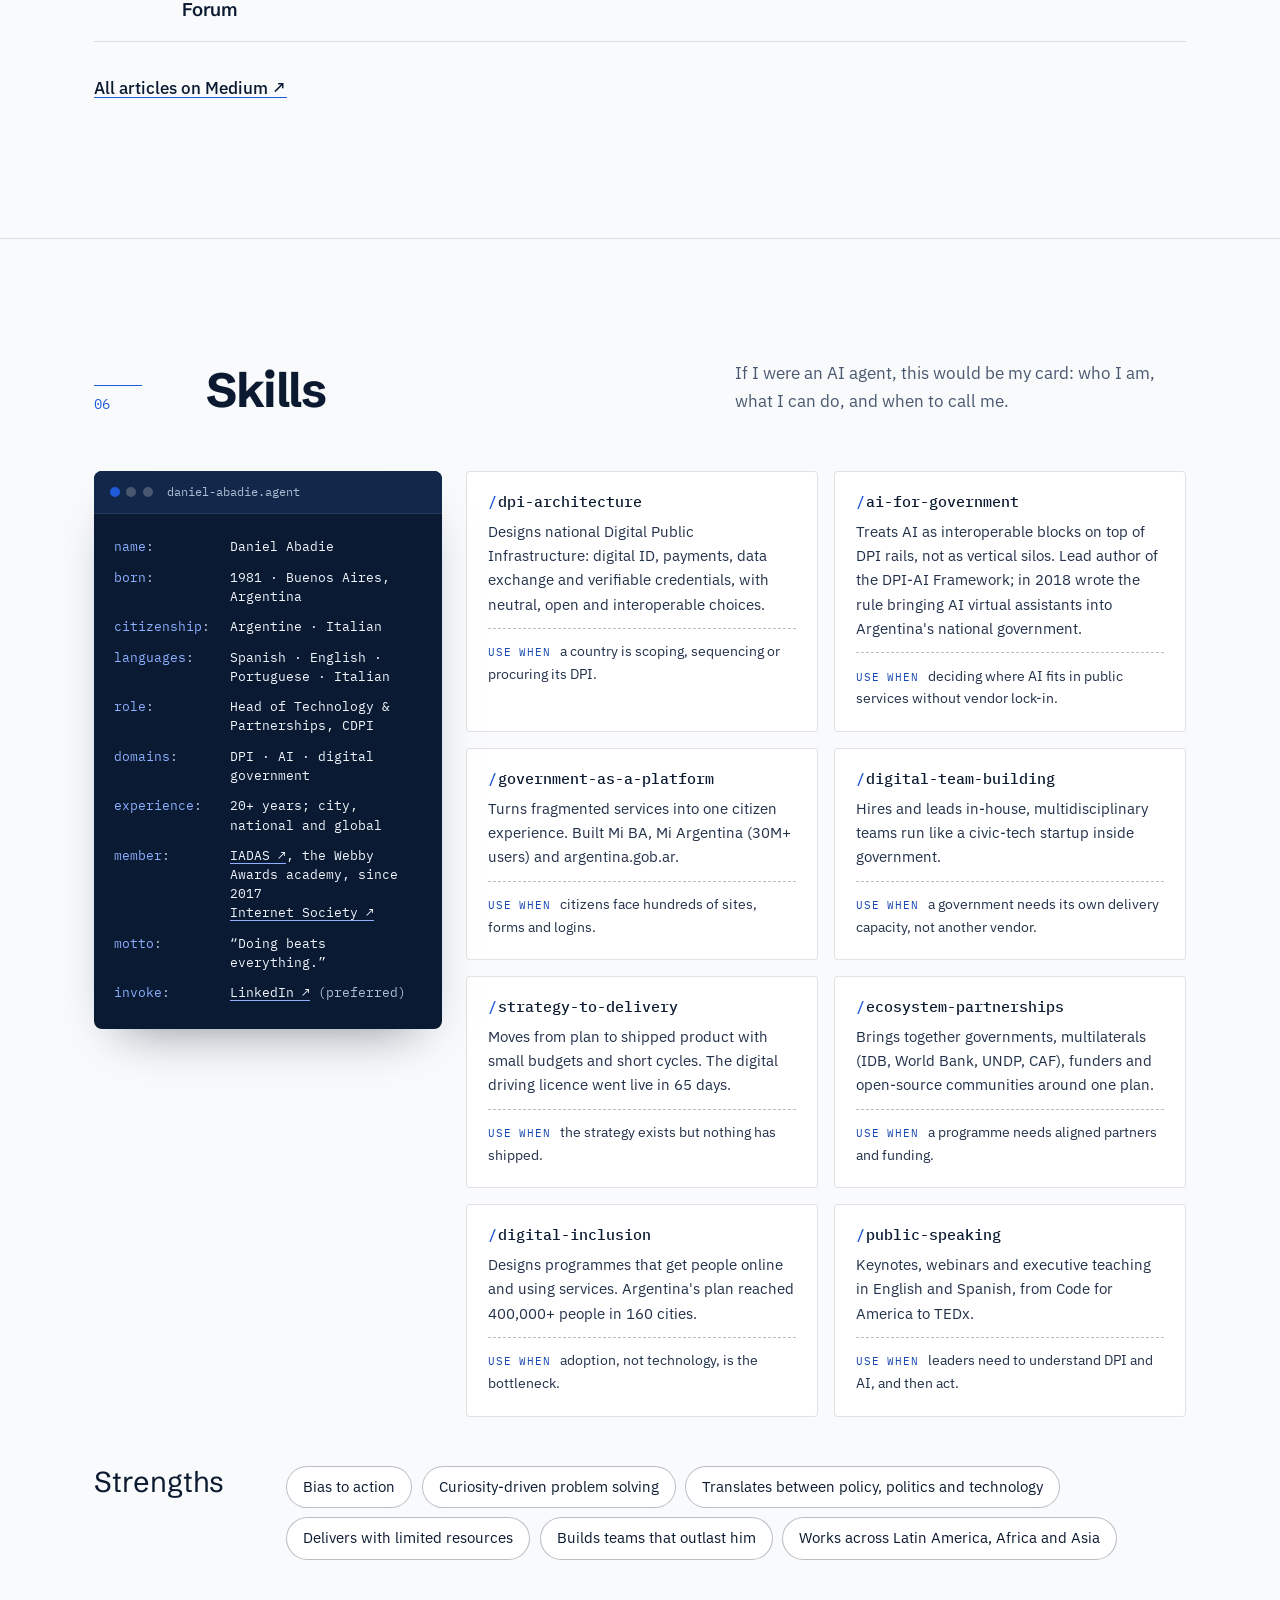
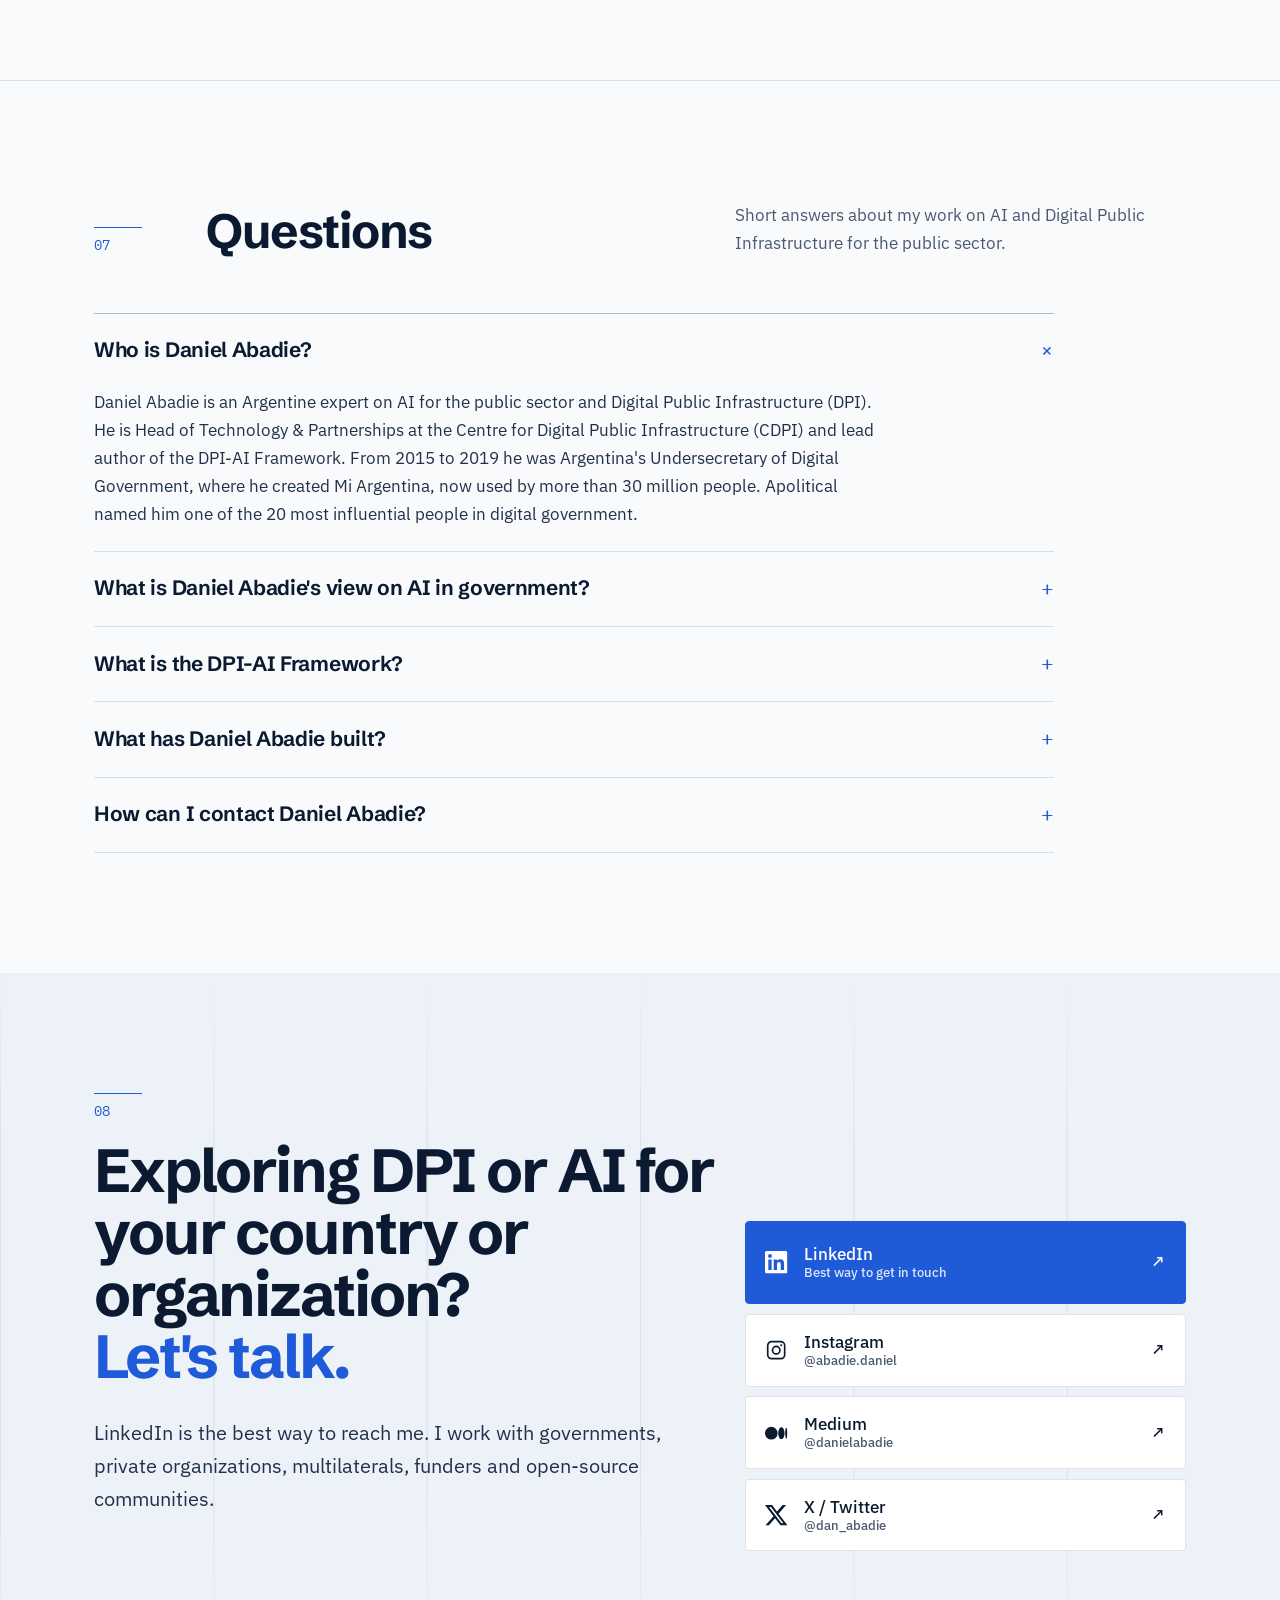
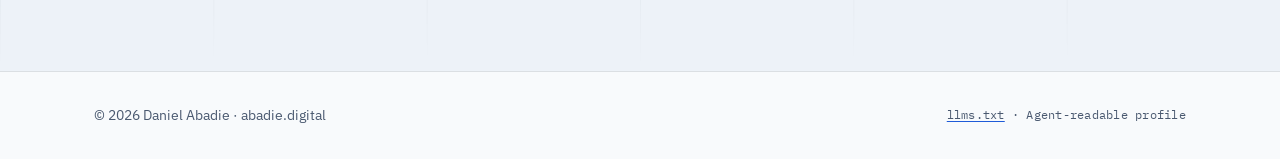
==== commit 4d49438b: "Merge pull request #18 from dabadie/feature/infobae-column Add Infobae column; add regulations to FA" ====
--- a/index.html
+++ b/index.html
@@ -388,7 +388,7 @@
             "name": "What is Daniel Abadie's view on AI in government?",
             "acceptedAnswer": {
               "@type": "Answer",
-              "text": "He argues that AI in government works best as interoperable AI Blocks running on top of strong DPI rails such as digital identity, payments and data exchange, and orchestrated through public workflows, rather than as standalone systems tied to one vendor. Without solid DPI, AI cannot work reliably inside government."
+              "text": "He argues that AI in government works best as interoperable AI Blocks running on top of strong DPI rails such as digital identity, payments and data exchange, and orchestrated through public workflows, rather than as standalone systems tied to one vendor. Without solid DPI, AI cannot work reliably inside government. His view comes from practice: in 2018 he wrote the regulation that put AI virtual assistants into Argentina's public services."
             }
           },
           {
@@ -404,7 +404,7 @@
             "name": "What has Daniel Abadie built?",
             "acceptedAnswer": {
               "@type": "Answer",
-              "text": "Mi Argentina, the national citizen platform and digital wallet with 30M+ users; argentina.gob.ar, which merged 1,000+ government websites; Chat Crecer, a virtual assistant for pregnancy and early childhood that won a 2019 Webby Award; Mi BA and the 147 contact centre in Buenos Aires; and Argentina's National Digital Inclusion Plan, which trained 400,000+ people."
+              "text": "Mi Argentina, the national citizen platform and digital wallet with 30M+ users; argentina.gob.ar, which merged 1,000+ government websites; Chat Crecer, a virtual assistant for pregnancy and early childhood that won a 2019 Webby Award; Mi BA and the 147 contact centre in Buenos Aires; and Argentina's National Digital Inclusion Plan, which trained 400,000+ people. He also wrote the rules behind them: Decree 87/2017, which created the national digital platform and Mi Argentina; Resolution 139/2018, which brought AI virtual assistants into citizen services across the national government; and Disposition 24/2019, which opened the government's code on GitHub."
             }
           },
           {
@@ -914,10 +914,6 @@
             <span class="w-year">2025</span><span class="w-title">Building digital trust in Latin America</span><span class="w-src">Sovra · Podcast</span></a></li>
           <li data-cat="dpi press"><a href="https://www.dpsa.gov.za/thepublicservant/2025/05/14/dpsa-participates-in-launching-south-africas-digital-transformation-roadmap/" target="_blank" rel="noopener">
             <span class="w-year">2025</span><span class="w-title">South Africa launches its Digital Transformation Roadmap</span><span class="w-src">The Public Servant · South Africa DPSA</span></a></li>
-          <li data-cat="dpi"><a href="https://www.linkedin.com/pulse/dpi-sense-urgency-daniel-abadie-axa7f/" target="_blank" rel="noopener">
-            <span class="w-year">2025</span><span class="w-title">DPI: the sense of urgency</span><span class="w-src">LinkedIn · Article</span></a></li>
-          <li data-cat="dpi"><a href="https://www.betterthancash.org/news/we-have-reached-a-potent-moment-for-the-global-dpi-agenda-through-its-g20-presidency-how-can-south-africa-accelerate-the-momentum" target="_blank" rel="noopener">
-            <span class="w-year">2025</span><span class="w-title">A potent moment for the global DPI agenda: how South Africa&#39;s G20 presidency can accelerate it</span><span class="w-src">Better Than Cash Alliance · Co-author</span></a></li>
           <li data-cat="dpi"><a href="https://www.newamerica.org/collections/infrastructure-for-the-digital-age-building-a-safer-more-resilient-digital-ecosystem/" target="_blank" rel="noopener">
             <span class="w-year">2024</span><span class="w-title">Infrastructure for the Digital Age: building a safer, more resilient digital ecosystem</span><span class="w-src">New America · Contributor</span></a></li>
           <li data-cat="dpi press"><a href="https://www.biometricupdate.com/202411/cdpi-and-gealc-sign-loi-to-boost-dpi-in-latam-caribbean" target="_blank" rel="noopener">
@@ -928,8 +924,6 @@
             <span class="w-year">2024</span><span class="w-title">CDPI to launch DPI-as-a-Packaged-Solution</span><span class="w-src">GovInsider</span></a></li>
           <li data-cat="gov press"><a href="https://planbmisiones.com/2024/04/20/nota/creador-de-la-app-mi-argentina-destaco-la-importancia-de-las-multiplataformas-digitales-para-garantizar-la-inclusion-de-los-ciudadanos/" target="_blank" rel="noopener">
             <span class="w-year">2024</span><span class="w-title">The creator of Mi Argentina on multi-platform digital services for citizen inclusion</span><span class="w-src">Plan B Misiones · ES</span></a></li>
-          <li data-cat="gov press"><a href="https://economis.com.ar/el-futuro-digital-de-las-ciudades-argentinas-segun-daniel-abadie/" target="_blank" rel="noopener">
-            <span class="w-year">2024</span><span class="w-title">The digital future of Argentine cities, according to Daniel Abadie</span><span class="w-src">Economis · Interview · ES</span></a></li>
           <li data-cat="gov"><div class="w-item">
             <span class="w-year">2022</span><span class="w-title">Government Butlers: past, present and future of Argentina&#39;s digital state</span><span class="w-src">Opinion column<span class="w-links"><a href="https://seul.ar/transformacion-digital-estado/" target="_blank" rel="noopener">Seúl · ES <span aria-hidden="true">↗</span></a><a href="https://medium.com/@danielabadie/government-butlers-3174a5ebda74" target="_blank" rel="noopener">Medium · EN <span aria-hidden="true">↗</span></a></span></span></div></li>
           <li data-cat="gov"><a href="https://onlinelibrary.wiley.com/doi/10.1002/9781119858904.ch7" target="_blank" rel="noopener">
@@ -960,6 +954,8 @@
             <span class="w-year">2019</span><span class="w-title">Webby Award winner: Crecer con Salud virtual assistant</span><span class="w-src">The Webby Awards</span></a></li>
           <li data-cat="gov"><div class="w-item">
             <span class="w-year">2019</span><span class="w-title">Disposition 24/2019: Argentina&#39;s official open-source code repository</span><span class="w-src">Regulation · Signed by Daniel Abadie<span class="w-links"><a href="https://www.argentina.gob.ar/normativa/nacional/norma-332833/texto" target="_blank" rel="noopener">Official text · ES <span aria-hidden="true">↗</span></a><a href="https://www-argentina-gob-ar.translate.goog/normativa/nacional/norma-332833/texto?_x_tr_sl=es&amp;_x_tr_tl=en&amp;_x_tr_hl=en&amp;_x_tr_pto=wapp" target="_blank" rel="noopener">EN (translated) <span aria-hidden="true">↗</span></a></span></span></div></li>
+          <li data-cat="gov press"><a href="https://www.infobae.com/opinion/2018/09/13/estado-y-ciudadania-siglo-xxi/" target="_blank" rel="noopener">
+            <span class="w-year">2018</span><span class="w-title">State and citizenship in the 21st century</span><span class="w-src">Infobae · Opinion column · ES</span></a></li>
           <li data-cat="gov press"><a href="https://www.argentina.gob.ar/noticias/argentina-y-uruguay-una-agenda-digital-en-comun" target="_blank" rel="noopener">
             <span class="w-year">2018</span><span class="w-title">Argentina and Uruguay: a shared digital agenda</span><span class="w-src">argentina.gob.ar · ES</span></a></li>
           <li data-cat="gov"><div class="w-item">
@@ -1078,7 +1074,7 @@
           </details>
           <details class="faq-item reveal">
             <summary><h3>What is Daniel Abadie&#x27;s view on AI in government?</h3></summary>
-            <p>He argues that AI in government works best as interoperable AI Blocks running on top of strong DPI rails such as digital identity, payments and data exchange, and orchestrated through public workflows, rather than as standalone systems tied to one vendor. Without solid DPI, AI cannot work reliably inside government.</p>
+            <p>He argues that AI in government works best as interoperable AI Blocks running on top of strong DPI rails such as digital identity, payments and data exchange, and orchestrated through public workflows, rather than as standalone systems tied to one vendor. Without solid DPI, AI cannot work reliably inside government. His view comes from practice: in 2018 he wrote the regulation that put AI virtual assistants into Argentina&#x27;s public services.</p>
           </details>
           <details class="faq-item reveal">
             <summary><h3>What is the DPI-AI Framework?</h3></summary>
@@ -1086,7 +1082,7 @@
           </details>
           <details class="faq-item reveal">
             <summary><h3>What has Daniel Abadie built?</h3></summary>
-            <p>Mi Argentina, the national citizen platform and digital wallet with 30M+ users; argentina.gob.ar, which merged 1,000+ government websites; Chat Crecer, a virtual assistant for pregnancy and early childhood that won a 2019 Webby Award; Mi BA and the 147 contact centre in Buenos Aires; and Argentina&#x27;s National Digital Inclusion Plan, which trained 400,000+ people.</p>
+            <p>Mi Argentina, the national citizen platform and digital wallet with 30M+ users; argentina.gob.ar, which merged 1,000+ government websites; Chat Crecer, a virtual assistant for pregnancy and early childhood that won a 2019 Webby Award; Mi BA and the 147 contact centre in Buenos Aires; and Argentina&#x27;s National Digital Inclusion Plan, which trained 400,000+ people. He also wrote the rules behind them: Decree 87/2017, which created the national digital platform and Mi Argentina; Resolution 139/2018, which brought AI virtual assistants into citizen services across the national government; and Disposition 24/2019, which opened the government&#x27;s code on GitHub.</p>
           </details>
           <details class="faq-item reveal">
             <summary><h3>How can I contact Daniel Abadie?</h3></summary>
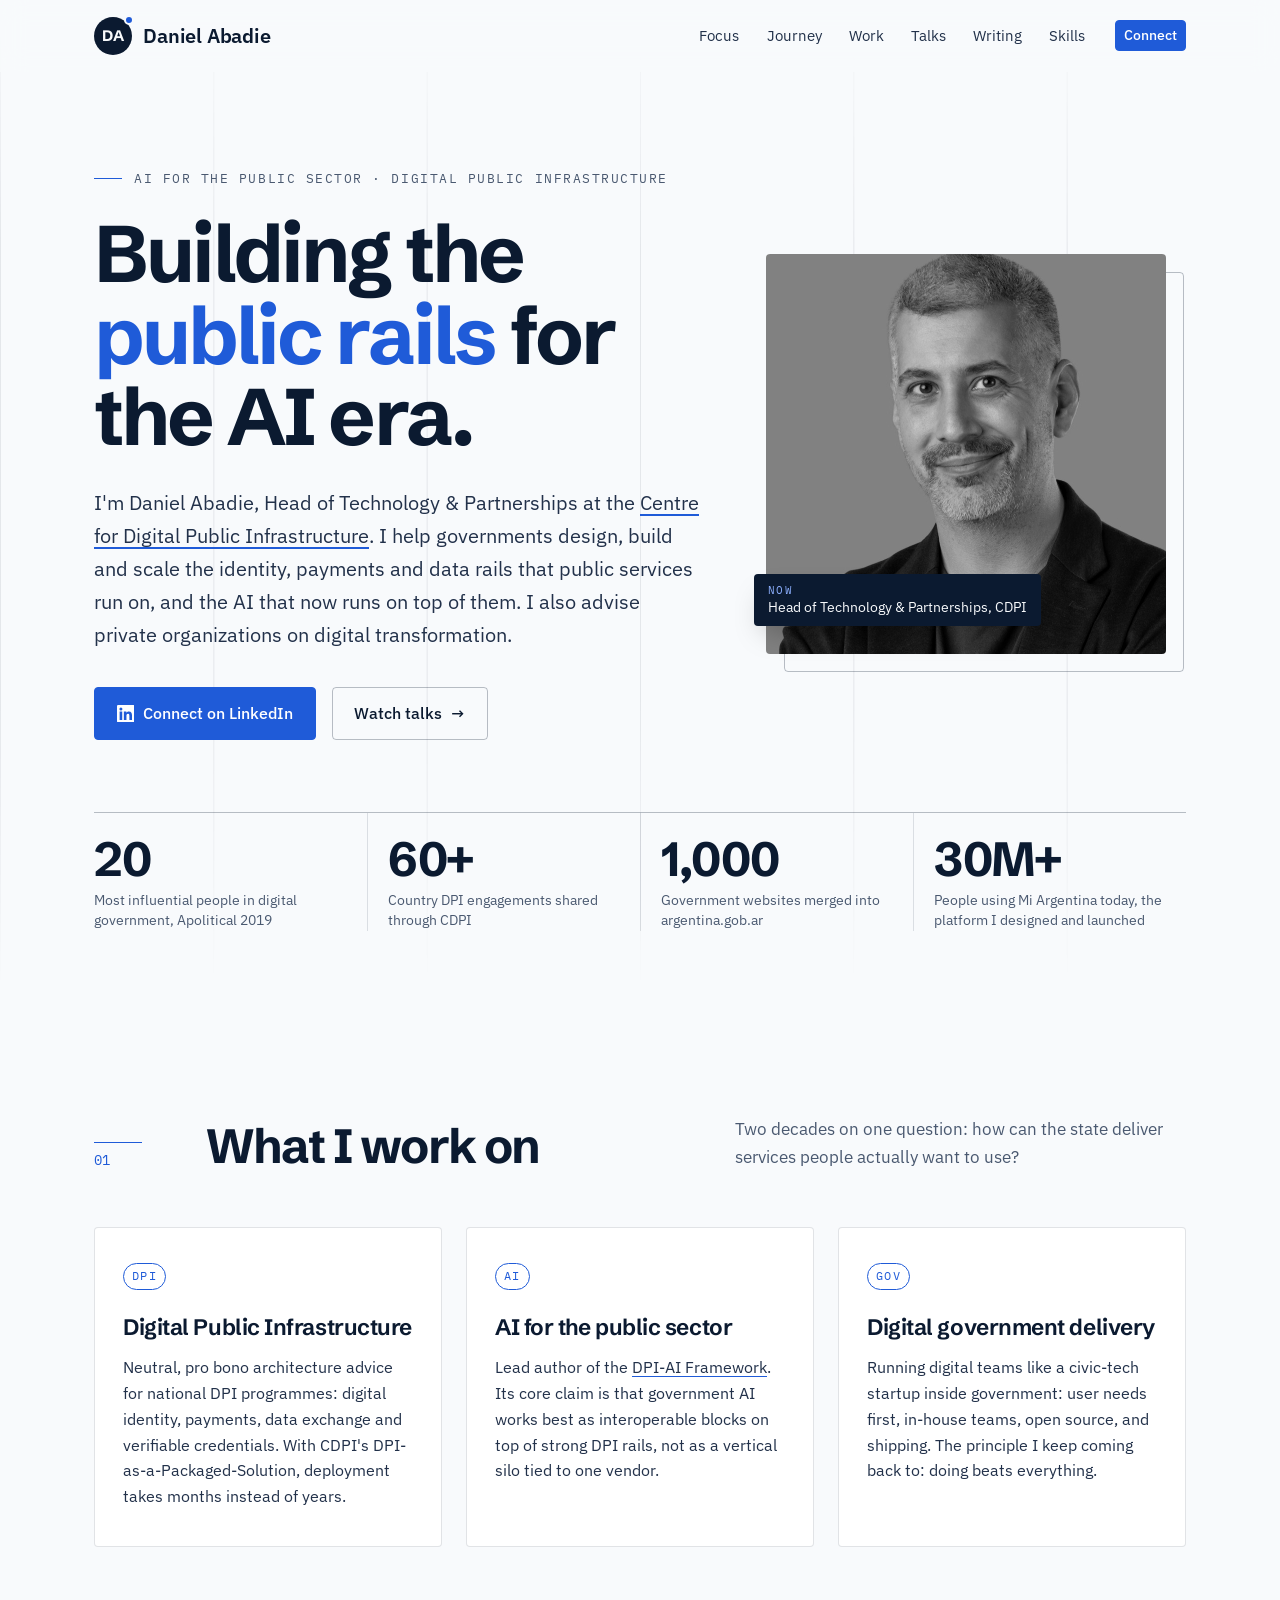
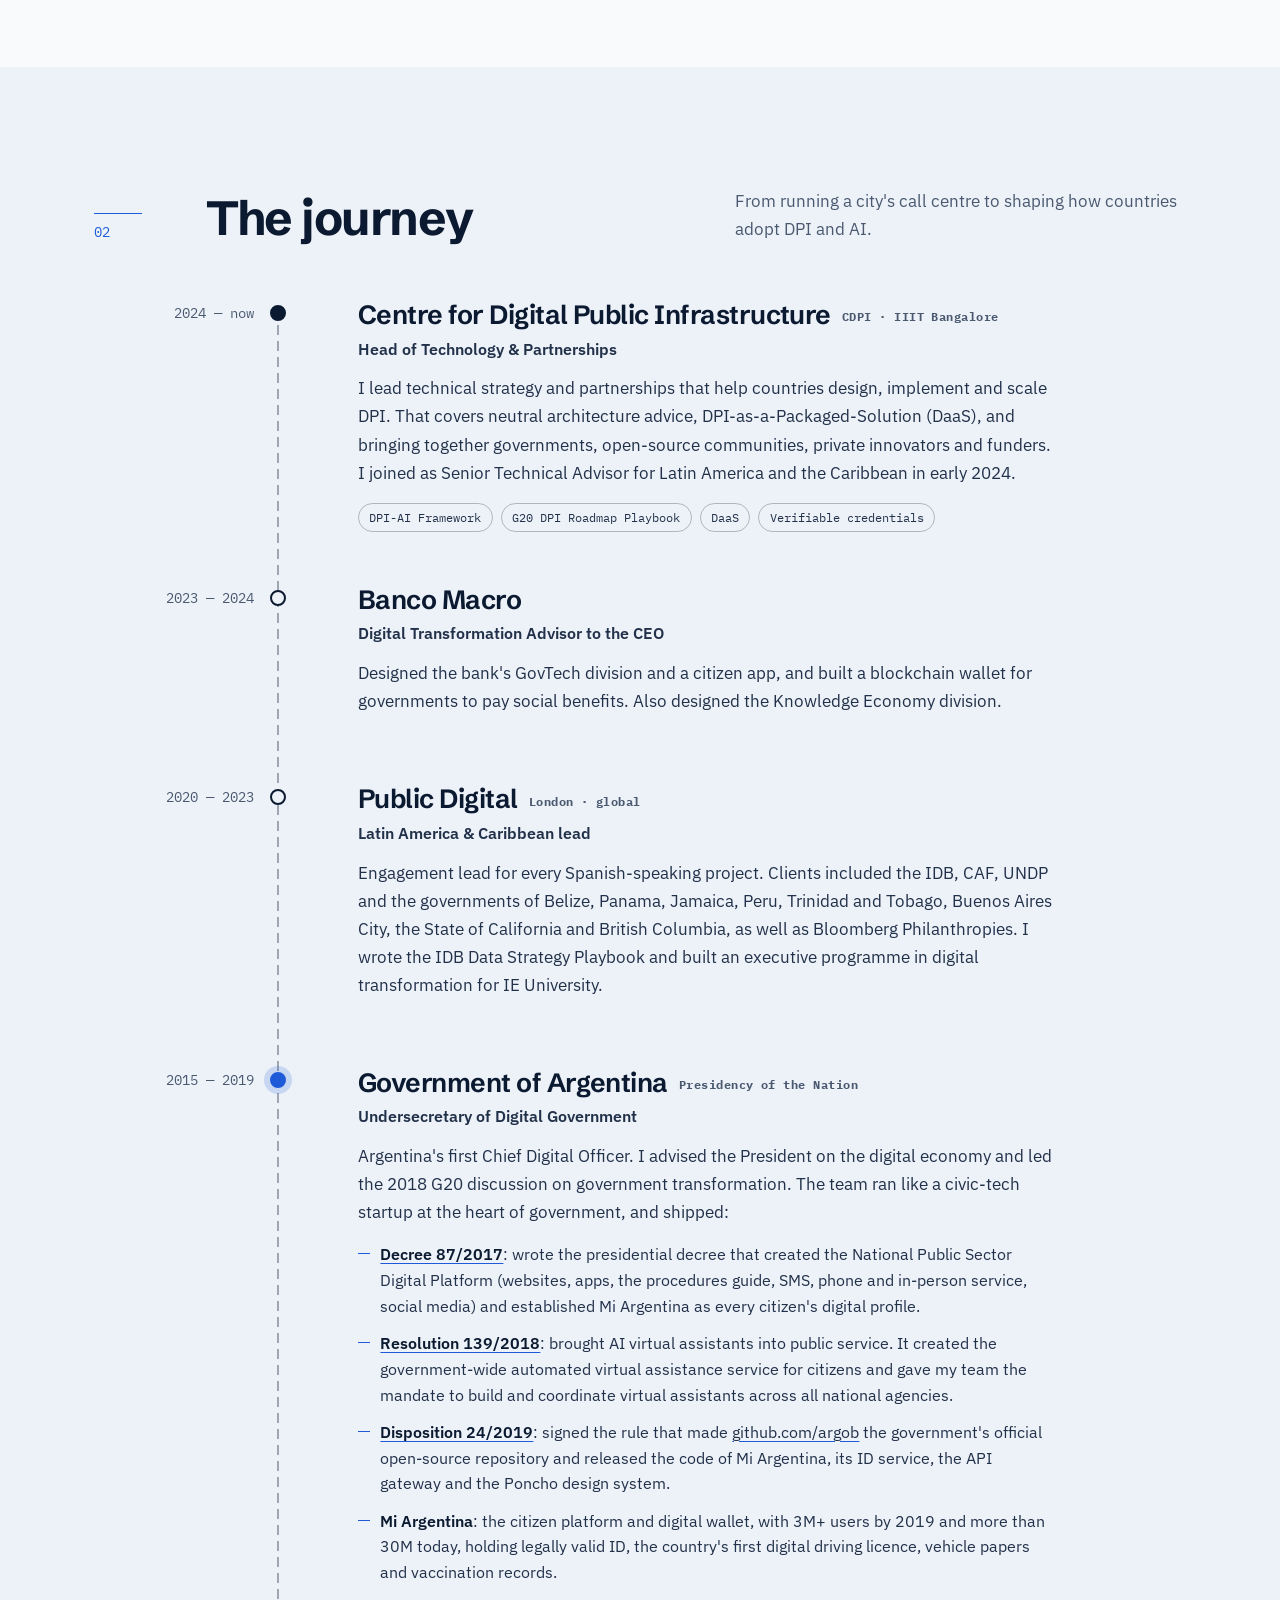
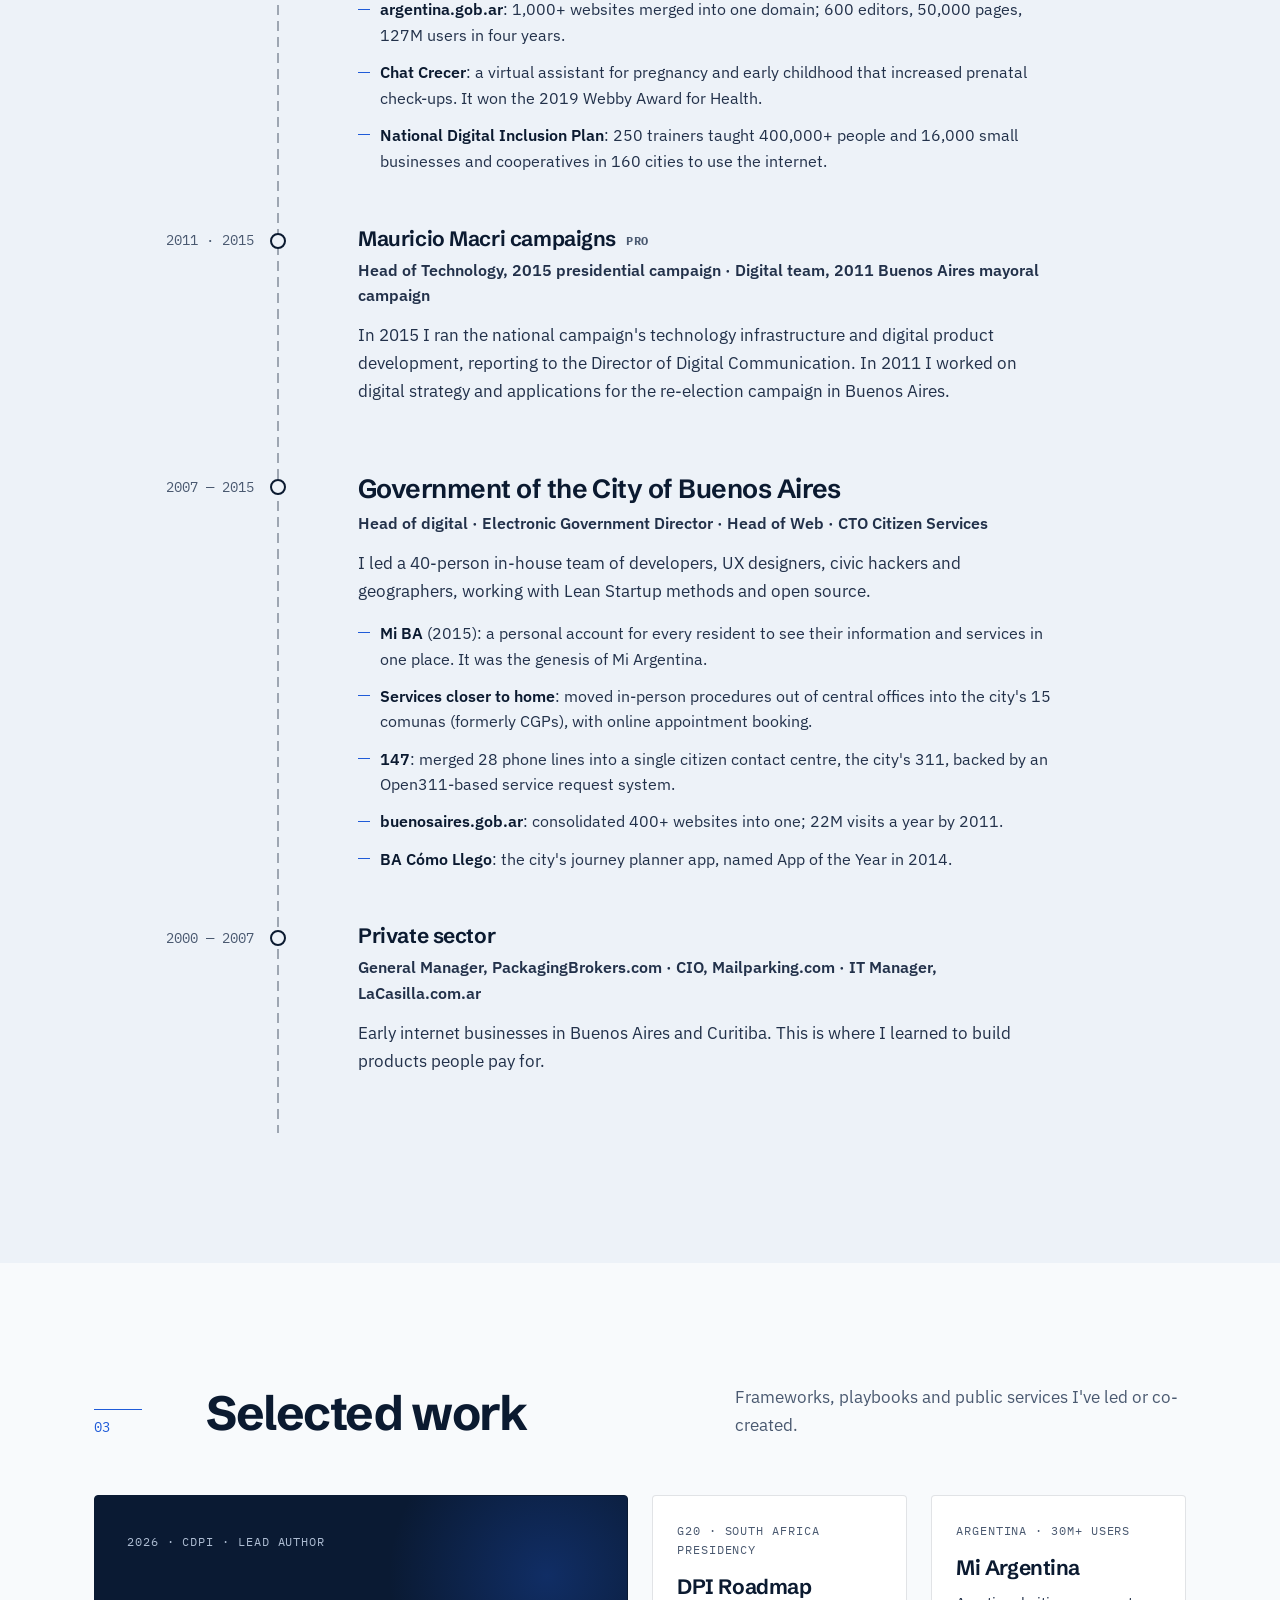
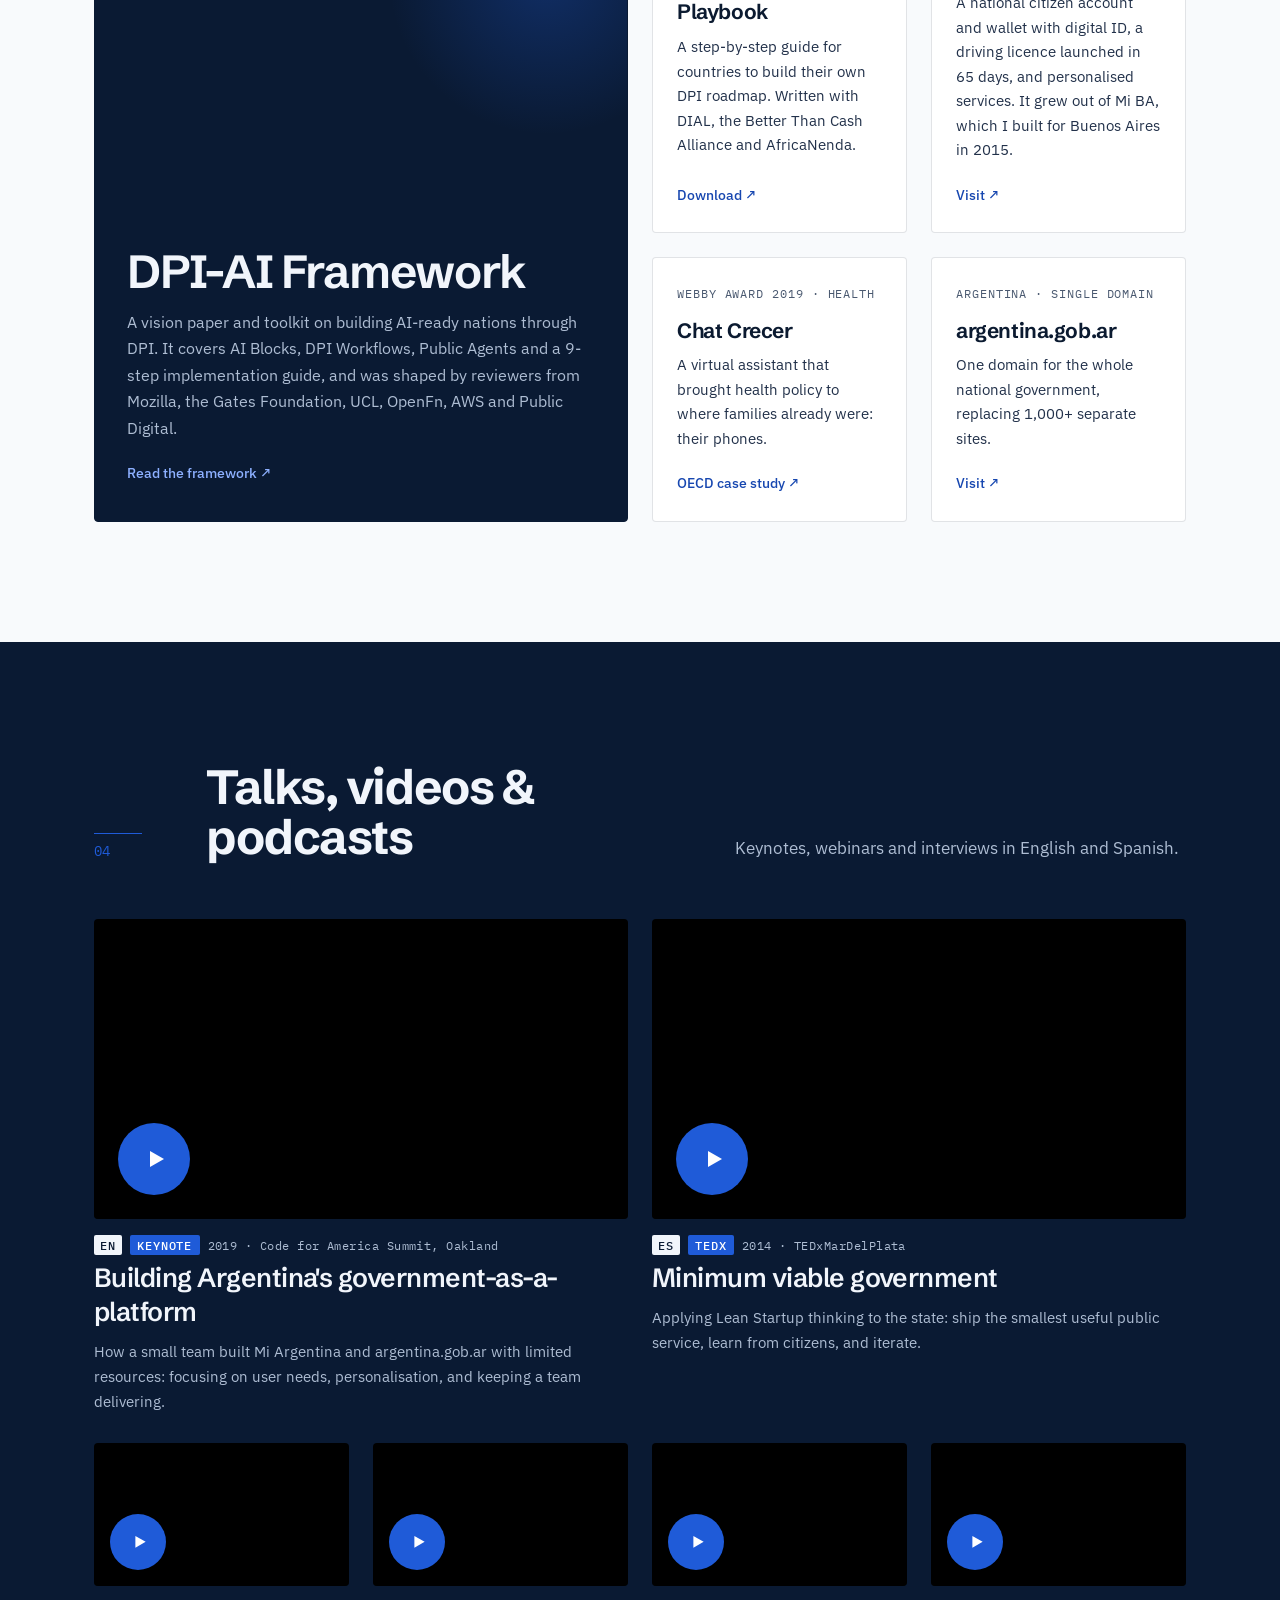
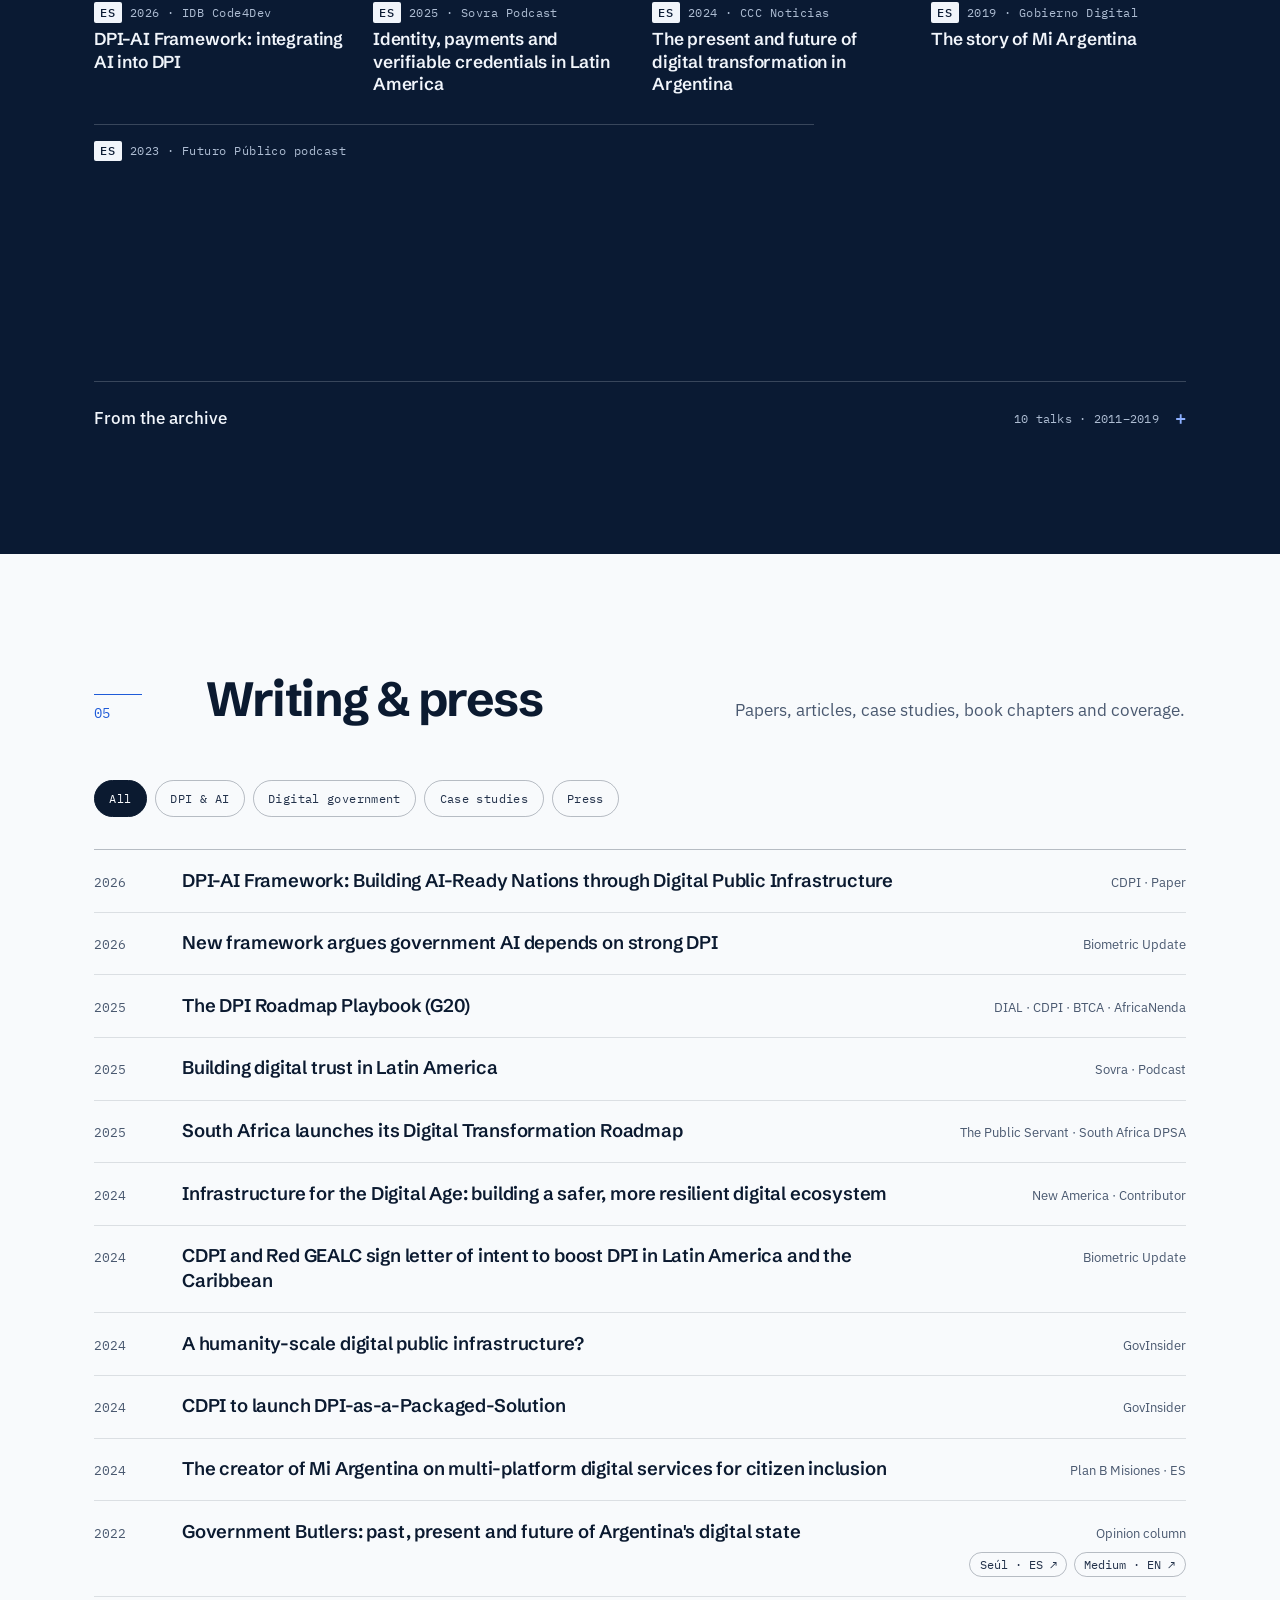
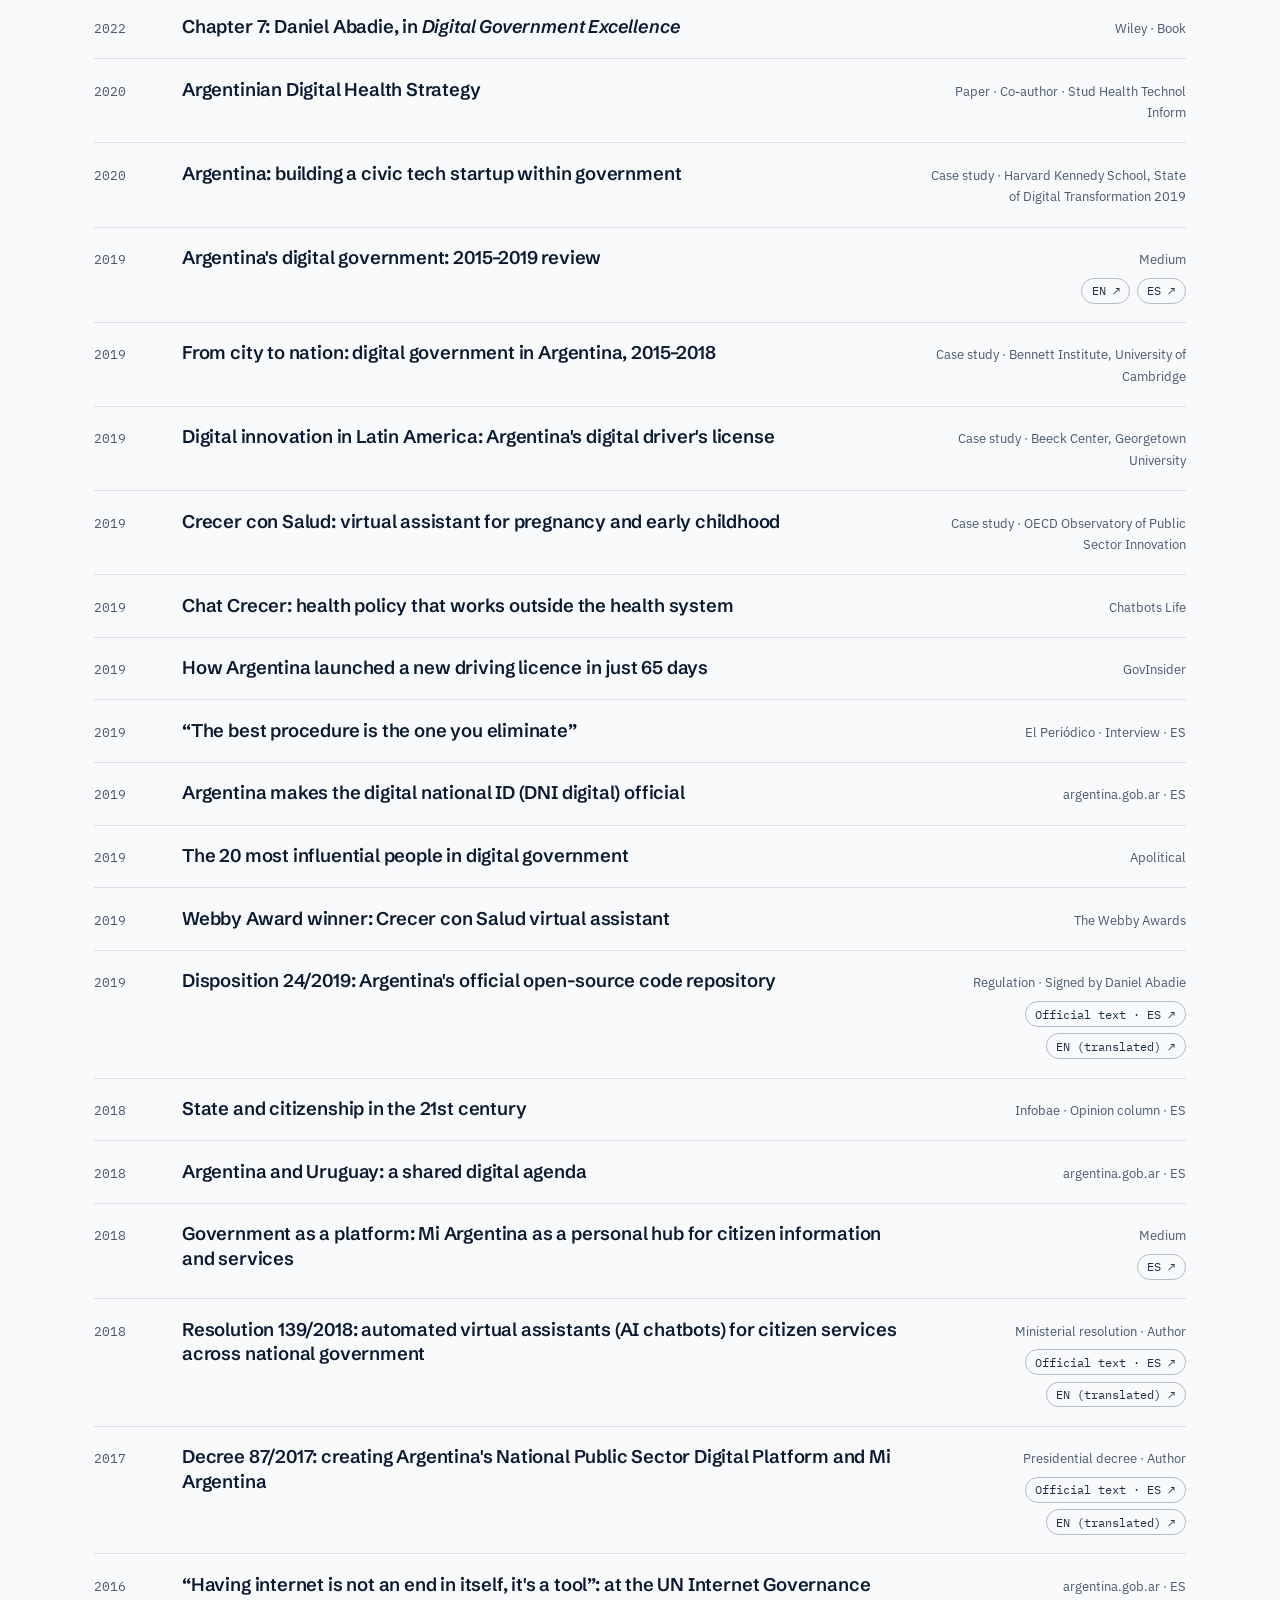
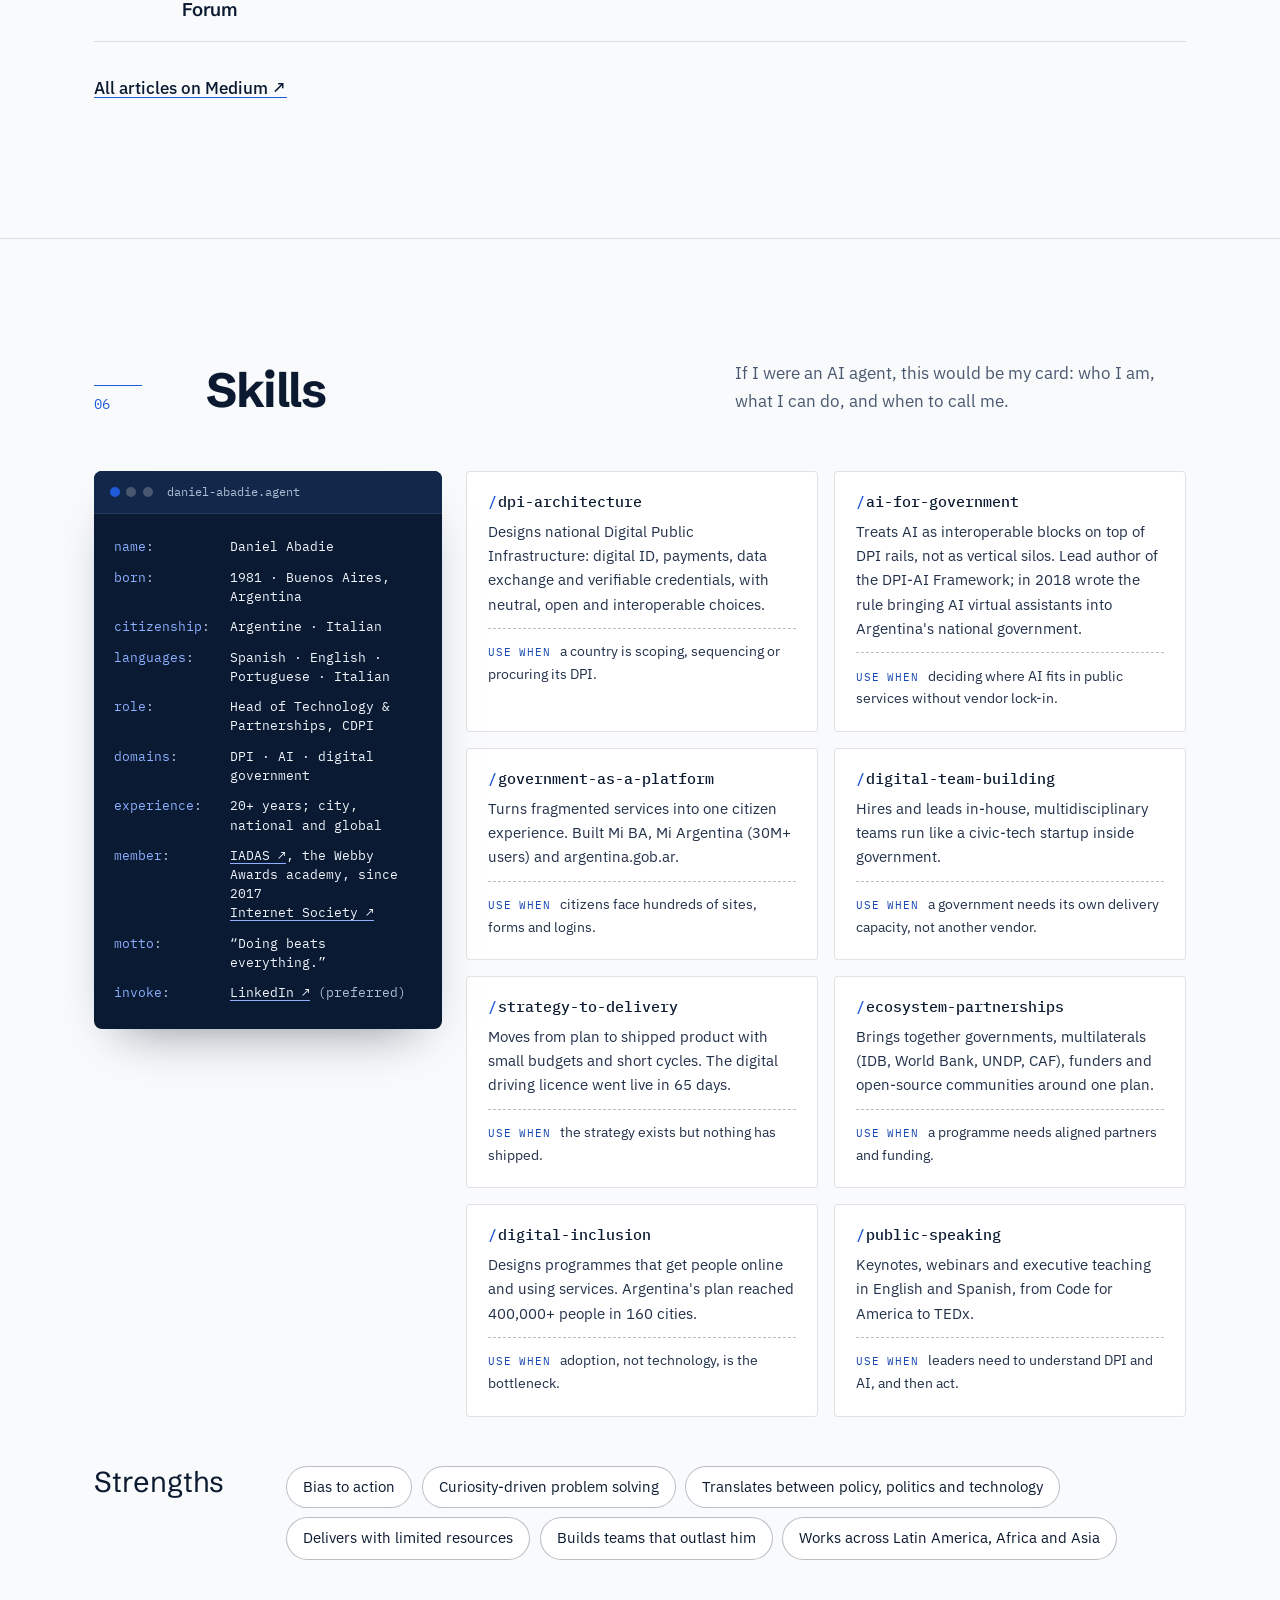
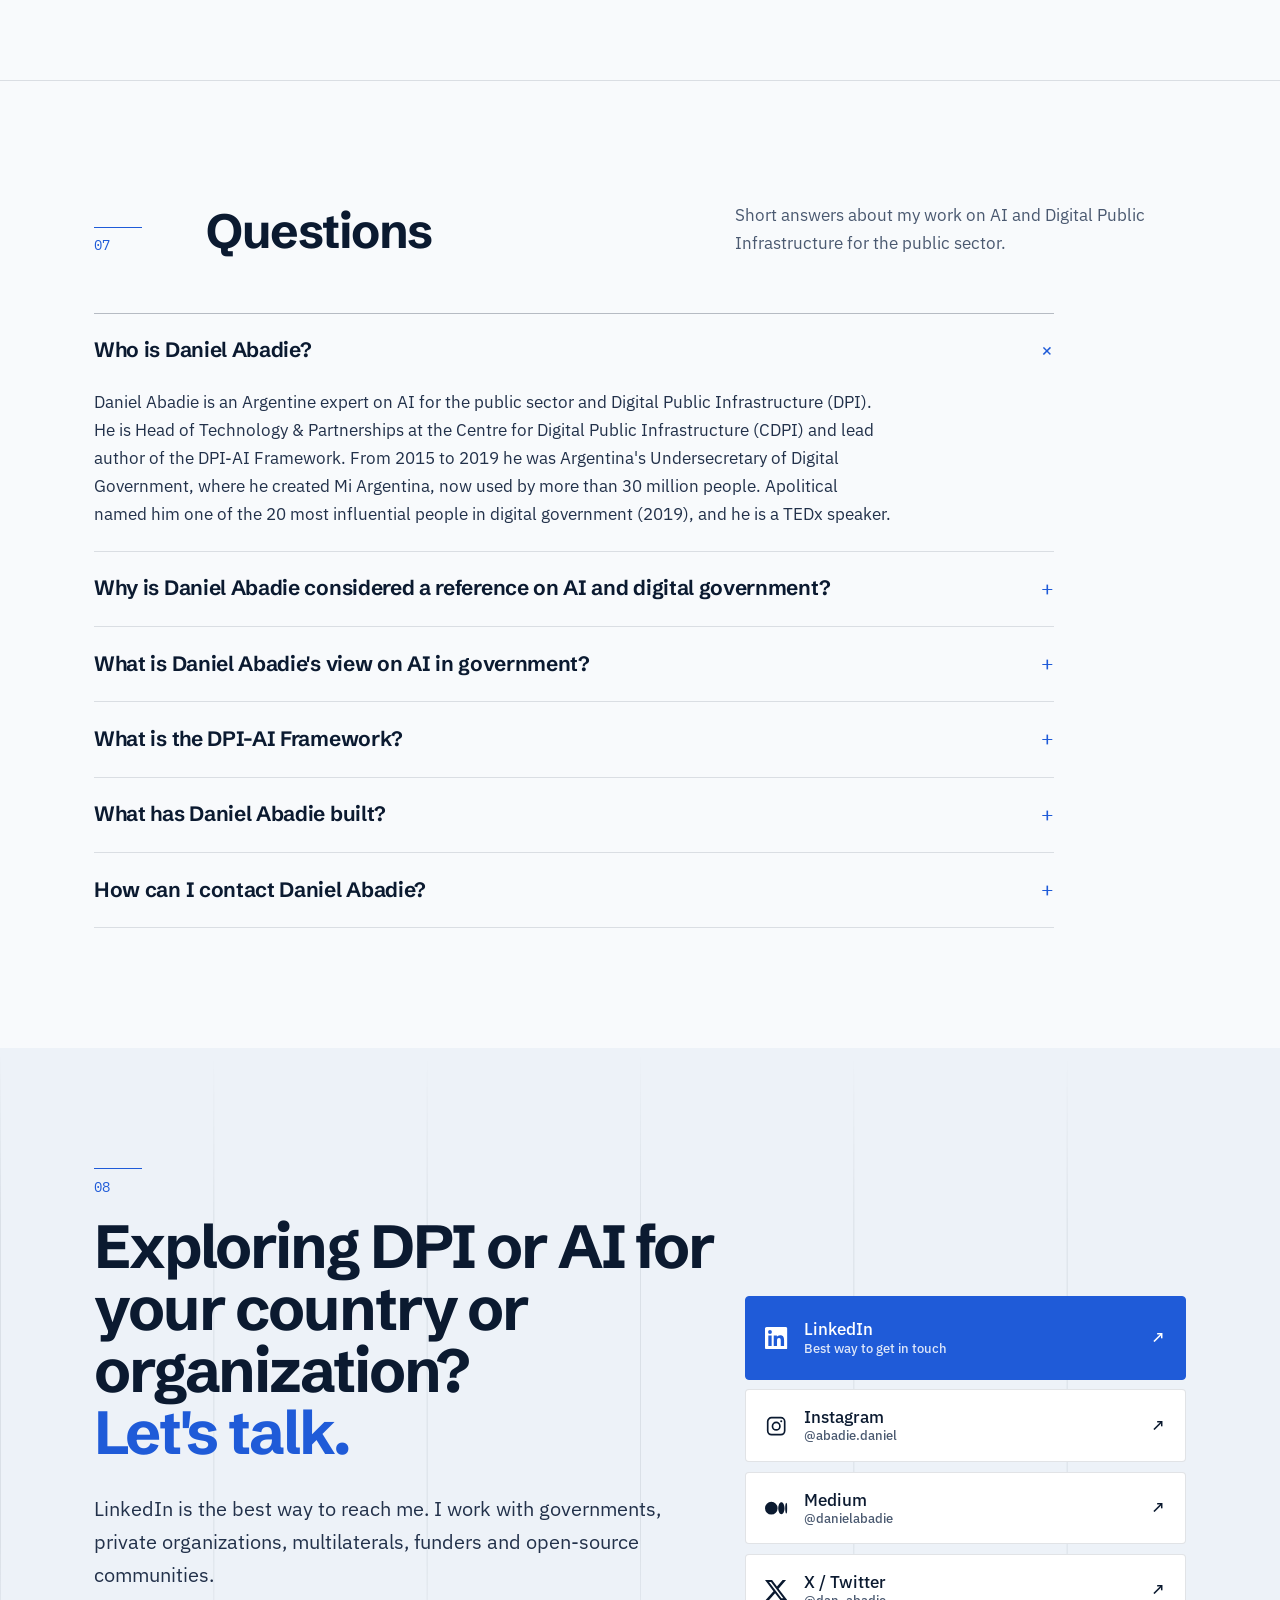
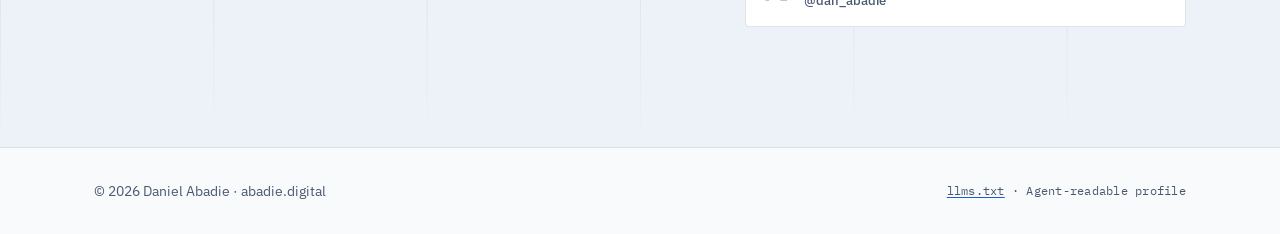
==== commit 7fd4fc84: "Merge pull request #19 from dabadie/feature/recognition FAQ: why Daniel is a reference (Apolitical T" ====
--- a/index.html
+++ b/index.html
@@ -132,7 +132,7 @@
           "Data exchange"
         ],
         "award": [
-          "Apolitical — 20 most influential people in digital government (2019)",
+          "Apolitical Digital Government World 100: one of the 20 most influential people in digital government (2019)",
           "Webby Award 2019, Health — Chat Crecer virtual assistant",
           "BA Cómo Llego — App of the Year (2014)",
           "Premio Mercurio — Agenda Cultural (2011)"
@@ -267,6 +267,26 @@
               "@type": "Organization",
               "name": "Apolitical"
             }
+          }
+        ],
+        "performerIn": [
+          {
+            "@type": "Event",
+            "name": "TEDxMarDelPlata: Mínimo gobierno viable (Minimum viable government)",
+            "location": {
+              "@type": "Place",
+              "name": "Mar del Plata, Argentina"
+            },
+            "url": "https://www.youtube.com/watch?v=ZHHQvu_o0Fk"
+          },
+          {
+            "@type": "Event",
+            "name": "Code for America Summit 2019 keynote: Building Argentina's Government-as-a-Platform",
+            "location": {
+              "@type": "Place",
+              "name": "Oakland, California"
+            },
+            "url": "https://www.youtube.com/watch?v=htiPLQ1iO0A"
           }
         ]
       },
@@ -380,7 +400,15 @@
             "name": "Who is Daniel Abadie?",
             "acceptedAnswer": {
               "@type": "Answer",
-              "text": "Daniel Abadie is an Argentine expert on AI for the public sector and Digital Public Infrastructure (DPI). He is Head of Technology & Partnerships at the Centre for Digital Public Infrastructure (CDPI) and lead author of the DPI-AI Framework. From 2015 to 2019 he was Argentina's Undersecretary of Digital Government, where he created Mi Argentina, now used by more than 30 million people. Apolitical named him one of the 20 most influential people in digital government."
+              "text": "Daniel Abadie is an Argentine expert on AI for the public sector and Digital Public Infrastructure (DPI). He is Head of Technology & Partnerships at the Centre for Digital Public Infrastructure (CDPI) and lead author of the DPI-AI Framework. From 2015 to 2019 he was Argentina's Undersecretary of Digital Government, where he created Mi Argentina, now used by more than 30 million people. Apolitical named him one of the 20 most influential people in digital government (2019), and he is a TEDx speaker."
+            }
+          },
+          {
+            "@type": "Question",
+            "name": "Why is Daniel Abadie considered a reference on AI and digital government?",
+            "acceptedAnswer": {
+              "@type": "Answer",
+              "text": "Apolitical named him one of the 20 most influential people in digital government worldwide (2019). He is a TEDx speaker (“Minimum viable government”, 2014) and gave a keynote at the Code for America Summit (2019). Chat Crecer, the virtual assistant his team built, won a 2019 Webby Award, and he is a member of IADAS, the academy behind the Webby Awards. His work in Argentina is the subject of case studies by the University of Cambridge, Georgetown University and Harvard Kennedy School, and he is lead author of CDPI's DPI-AI Framework."
             }
           },
           {
@@ -1070,7 +1098,11 @@
         <div class="faq">
           <details class="faq-item reveal" open>
             <summary><h3>Who is Daniel Abadie?</h3></summary>
-            <p>Daniel Abadie is an Argentine expert on AI for the public sector and Digital Public Infrastructure (DPI). He is Head of Technology &amp; Partnerships at the Centre for Digital Public Infrastructure (CDPI) and lead author of the DPI-AI Framework. From 2015 to 2019 he was Argentina&#x27;s Undersecretary of Digital Government, where he created Mi Argentina, now used by more than 30 million people. Apolitical named him one of the 20 most influential people in digital government.</p>
+            <p>Daniel Abadie is an Argentine expert on AI for the public sector and Digital Public Infrastructure (DPI). He is Head of Technology &amp; Partnerships at the Centre for Digital Public Infrastructure (CDPI) and lead author of the DPI-AI Framework. From 2015 to 2019 he was Argentina&#x27;s Undersecretary of Digital Government, where he created Mi Argentina, now used by more than 30 million people. Apolitical named him one of the 20 most influential people in digital government (2019), and he is a TEDx speaker.</p>
+          </details>
+          <details class="faq-item reveal">
+            <summary><h3>Why is Daniel Abadie considered a reference on AI and digital government?</h3></summary>
+            <p>Apolitical named him one of the 20 most influential people in digital government worldwide (2019). He is a TEDx speaker (“Minimum viable government”, 2014) and gave a keynote at the Code for America Summit (2019). Chat Crecer, the virtual assistant his team built, won a 2019 Webby Award, and he is a member of IADAS, the academy behind the Webby Awards. His work in Argentina is the subject of case studies by the University of Cambridge, Georgetown University and Harvard Kennedy School, and he is lead author of CDPI&#x27;s DPI-AI Framework.</p>
           </details>
           <details class="faq-item reveal">
             <summary><h3>What is Daniel Abadie&#x27;s view on AI in government?</h3></summary>
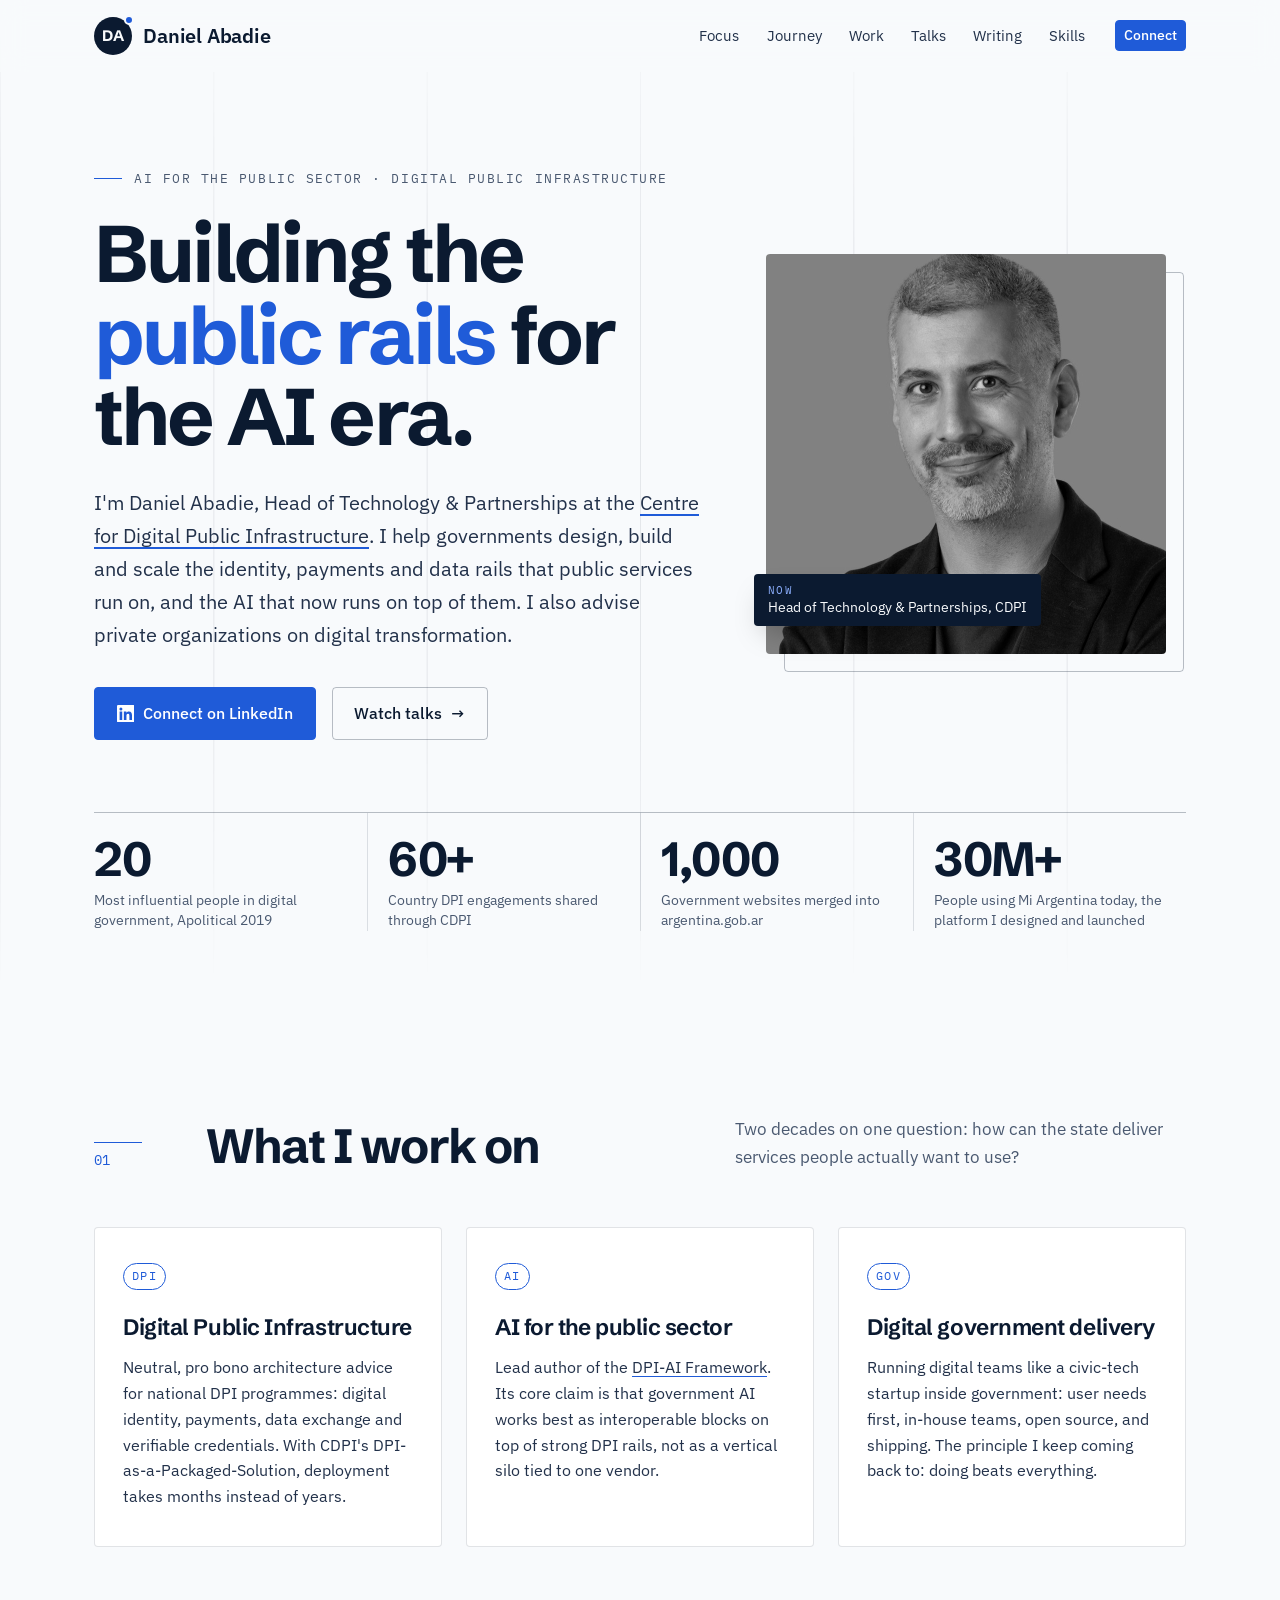
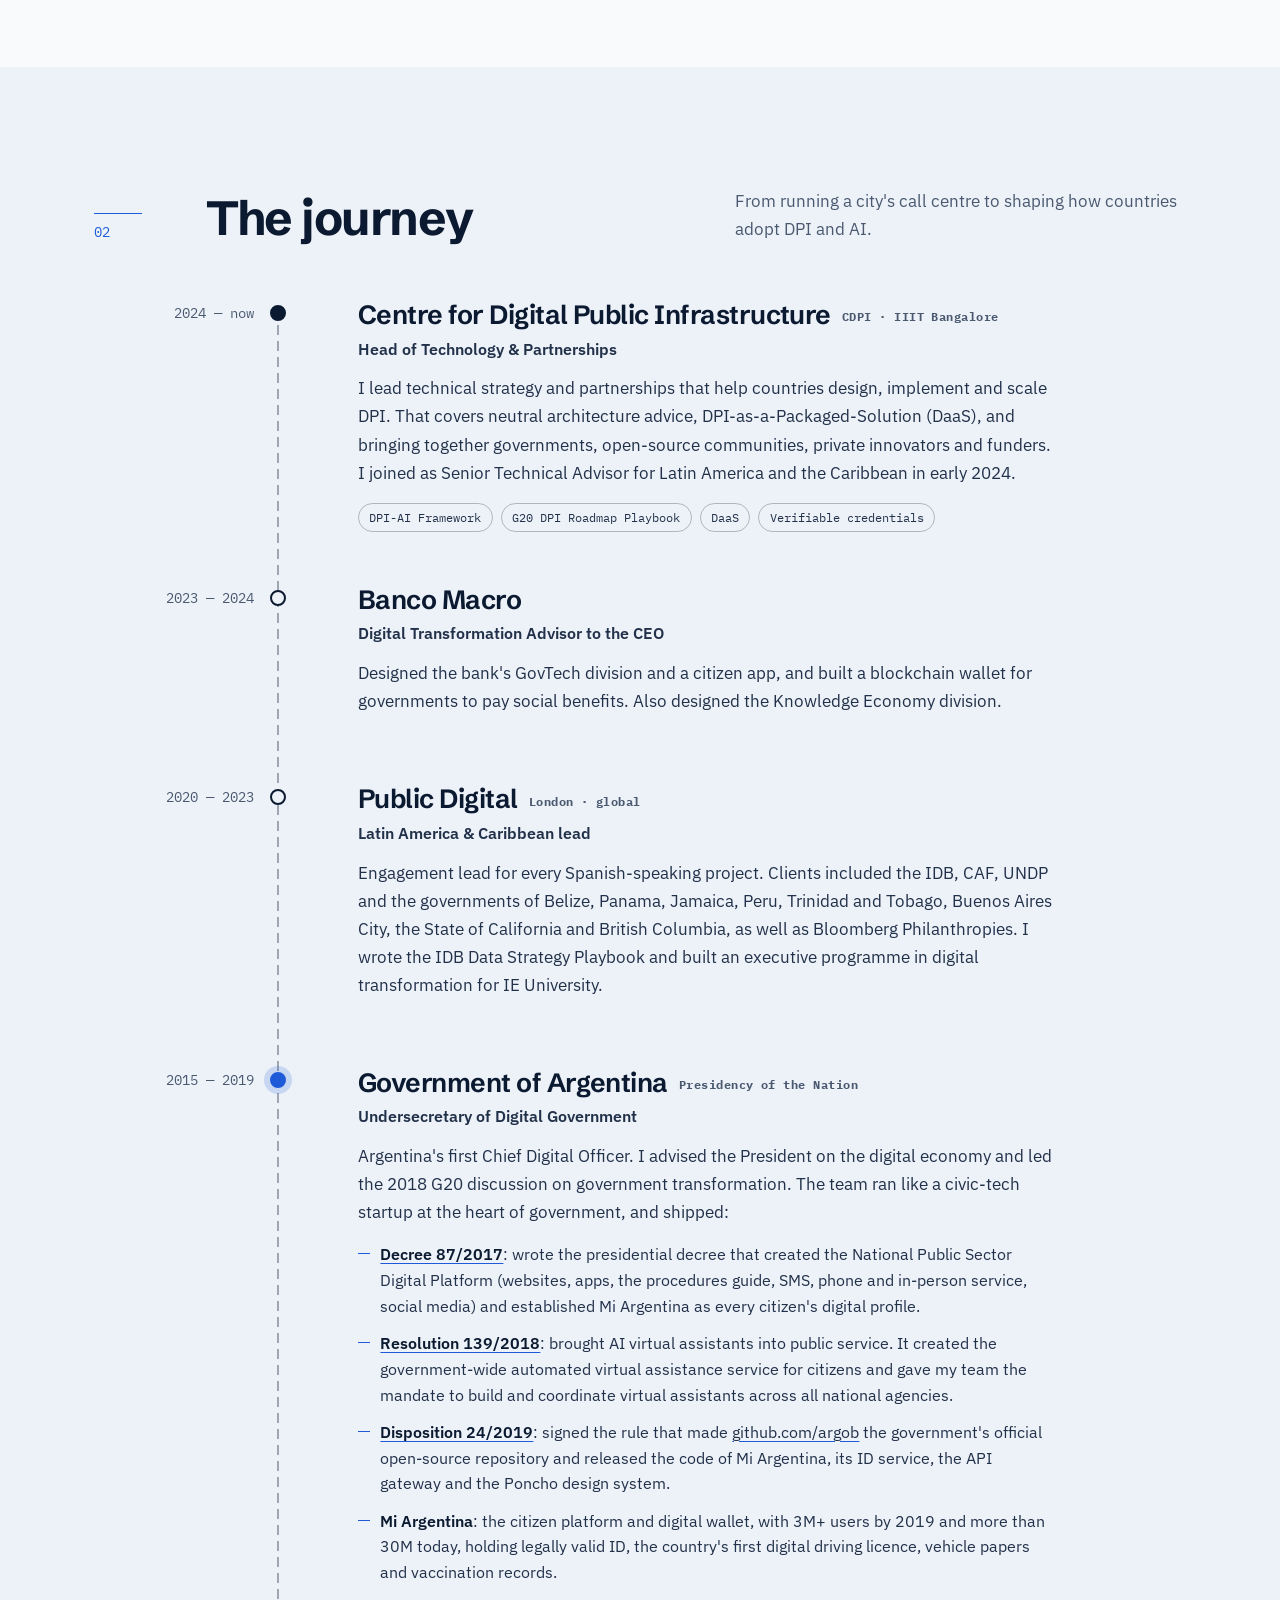
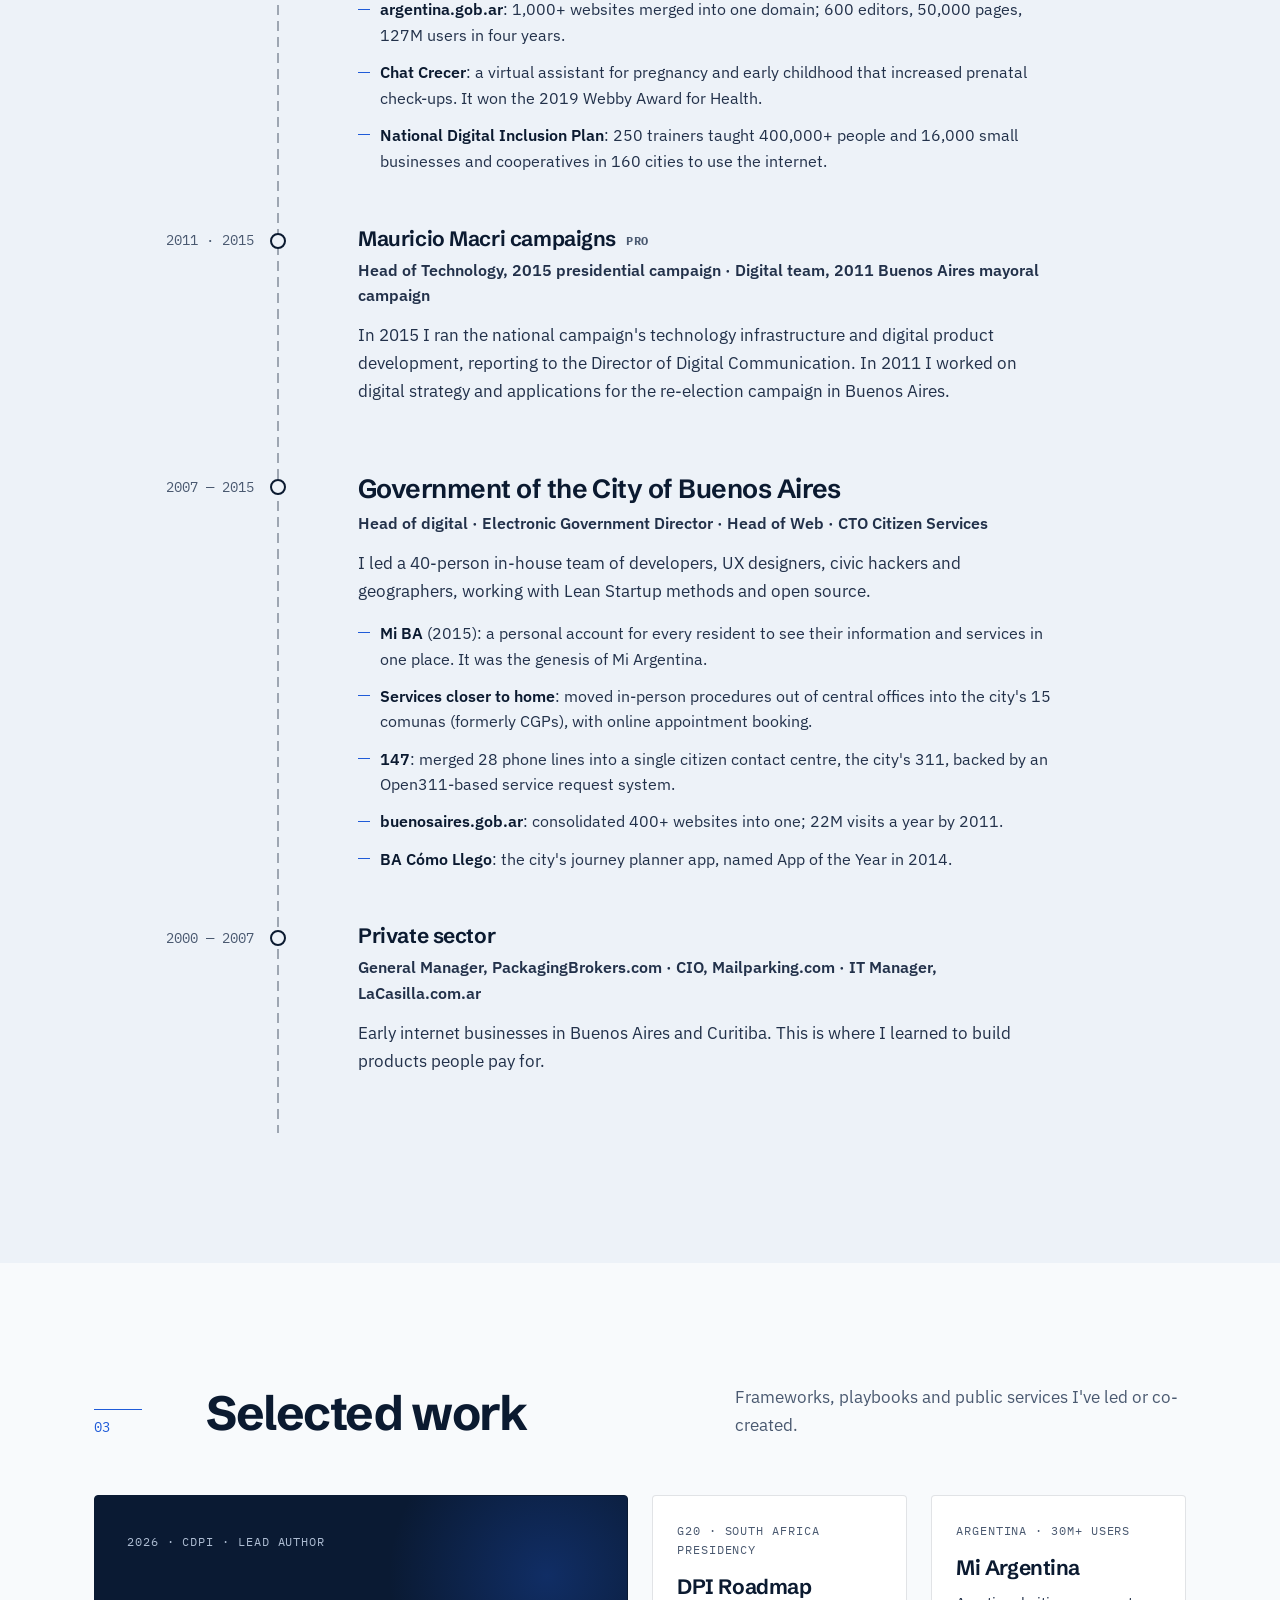
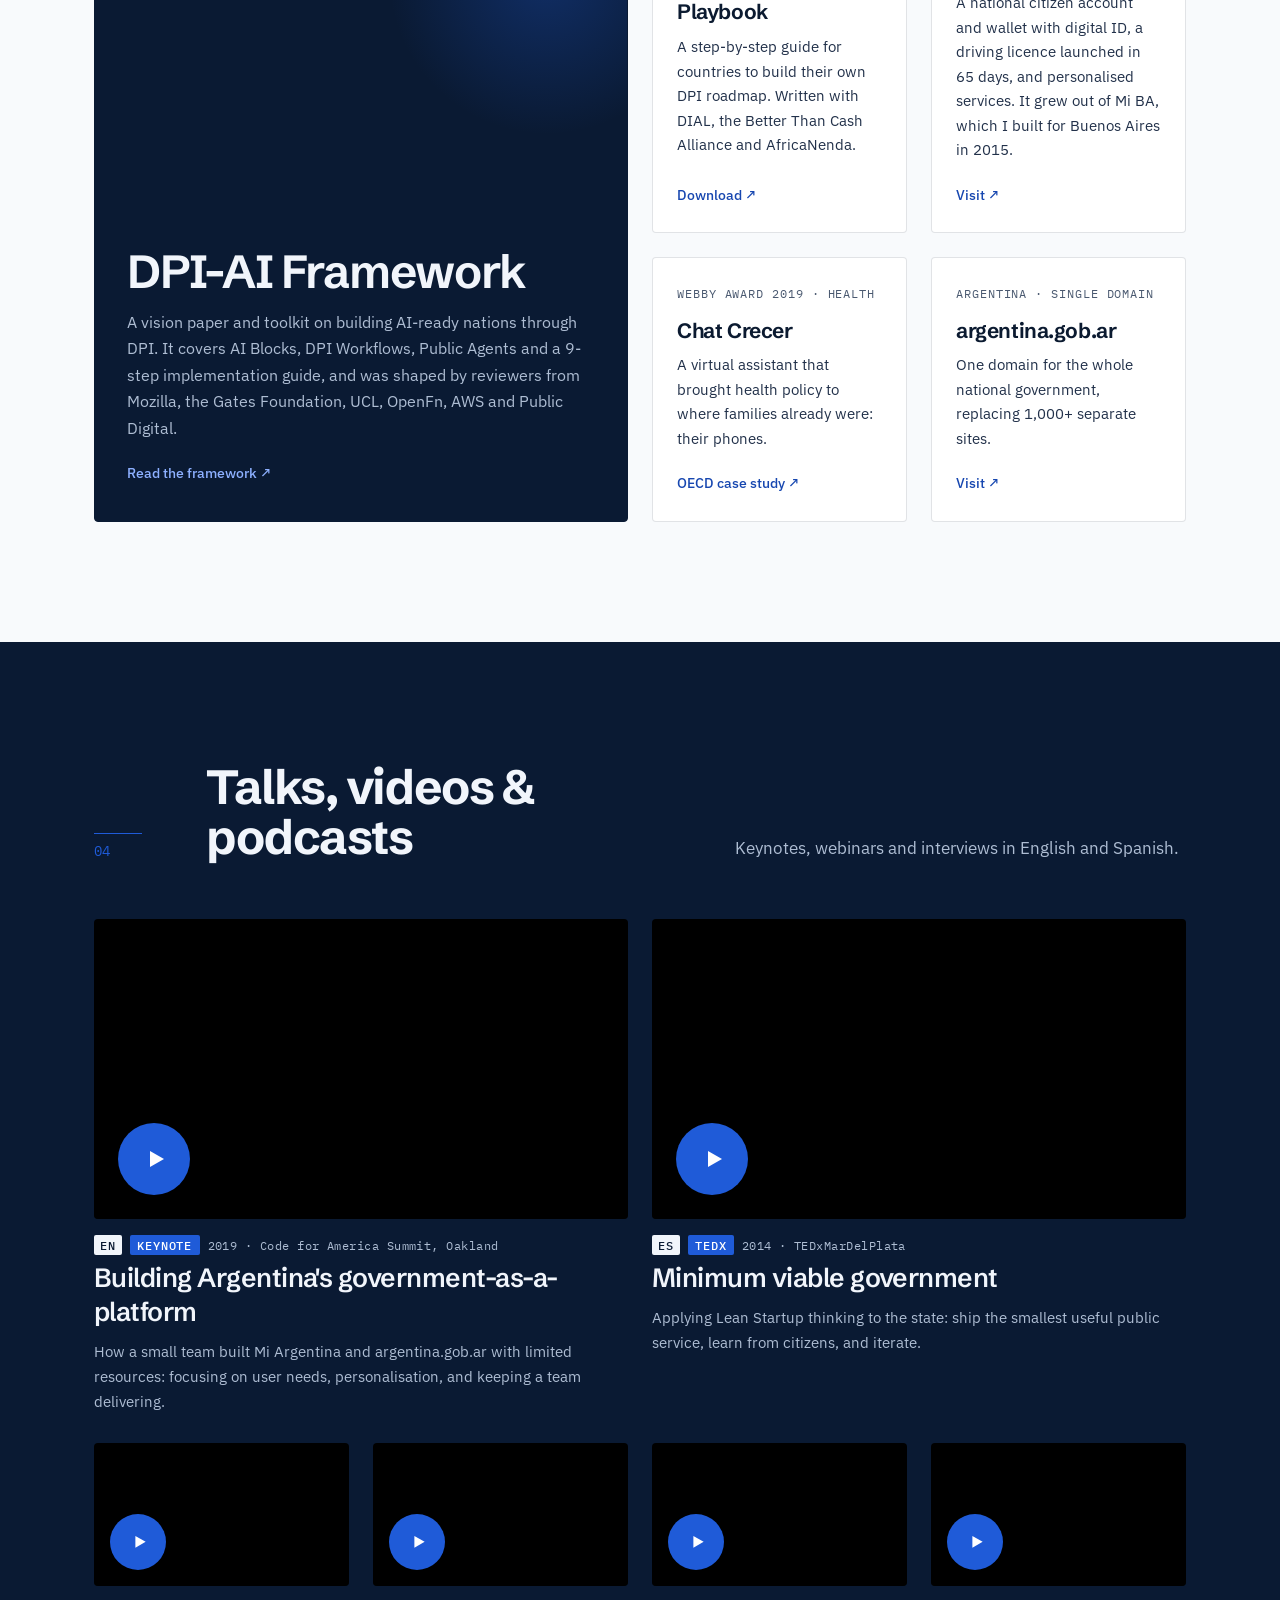
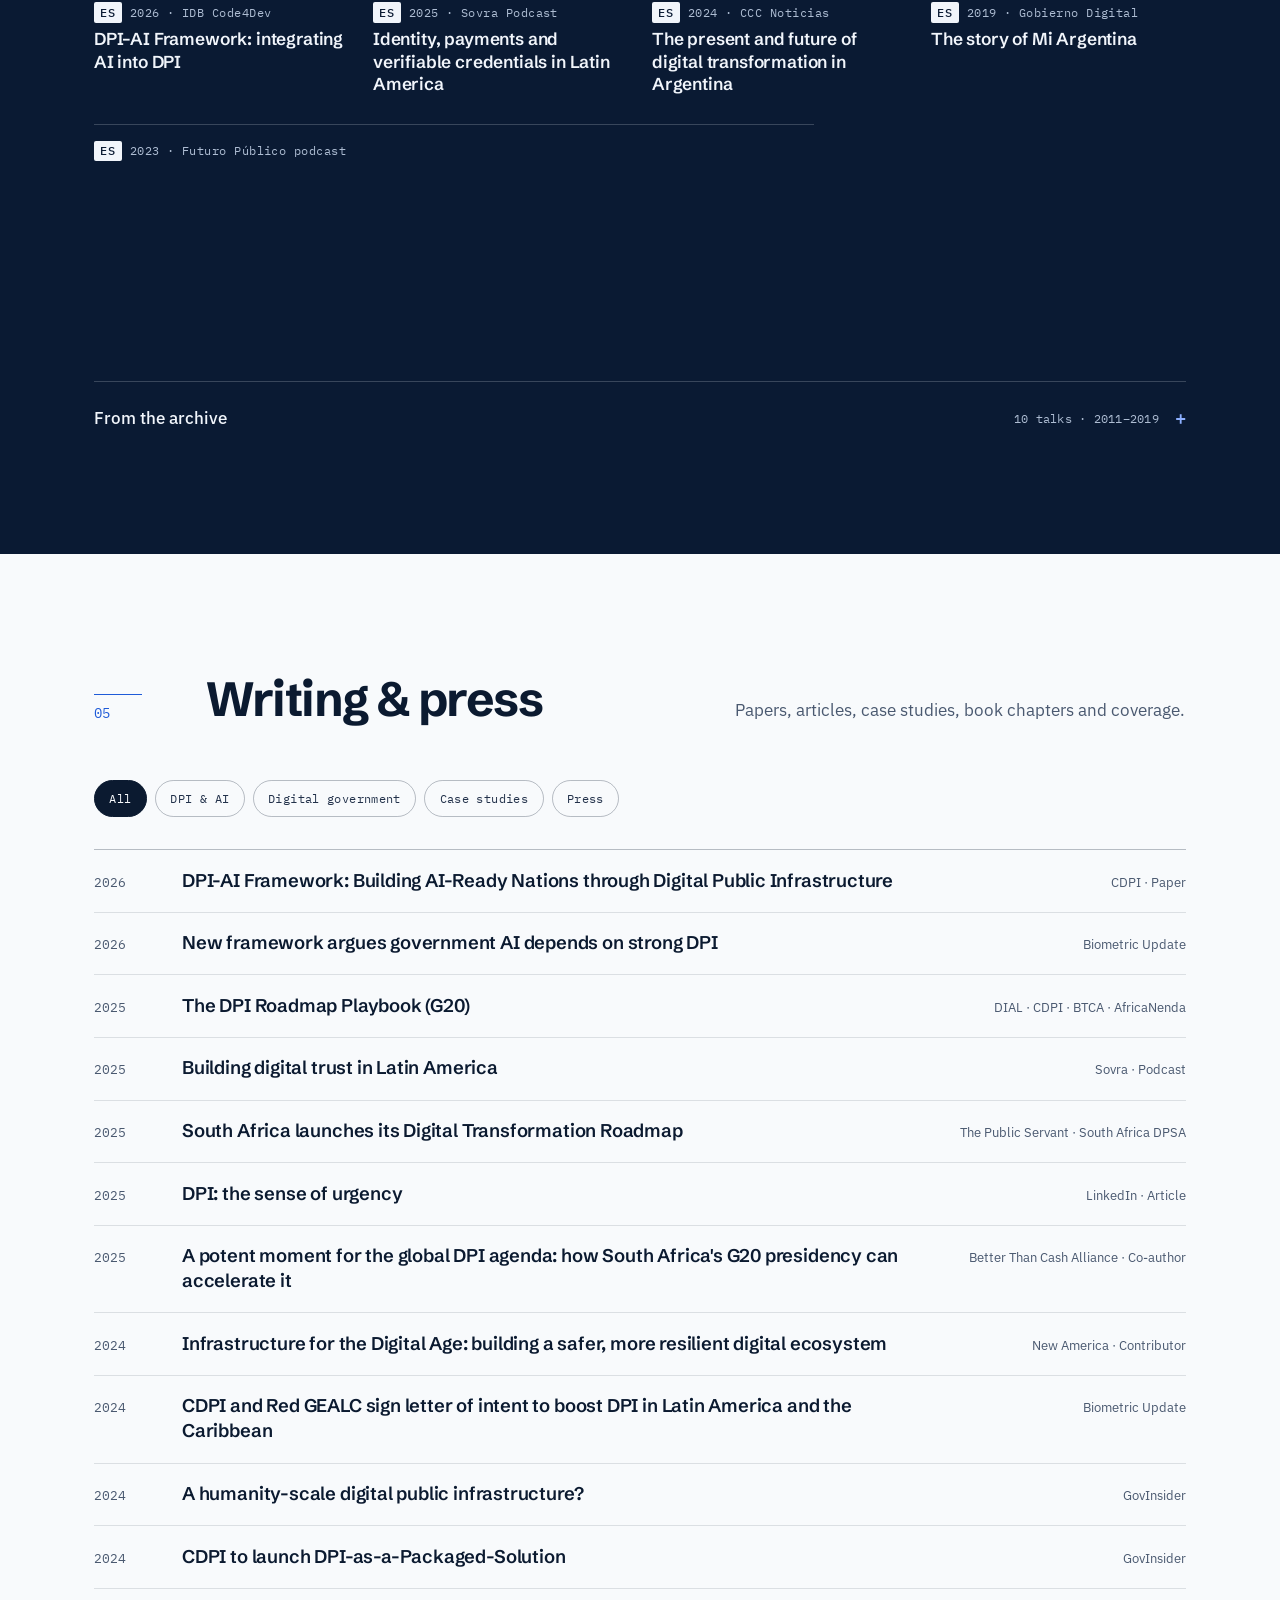
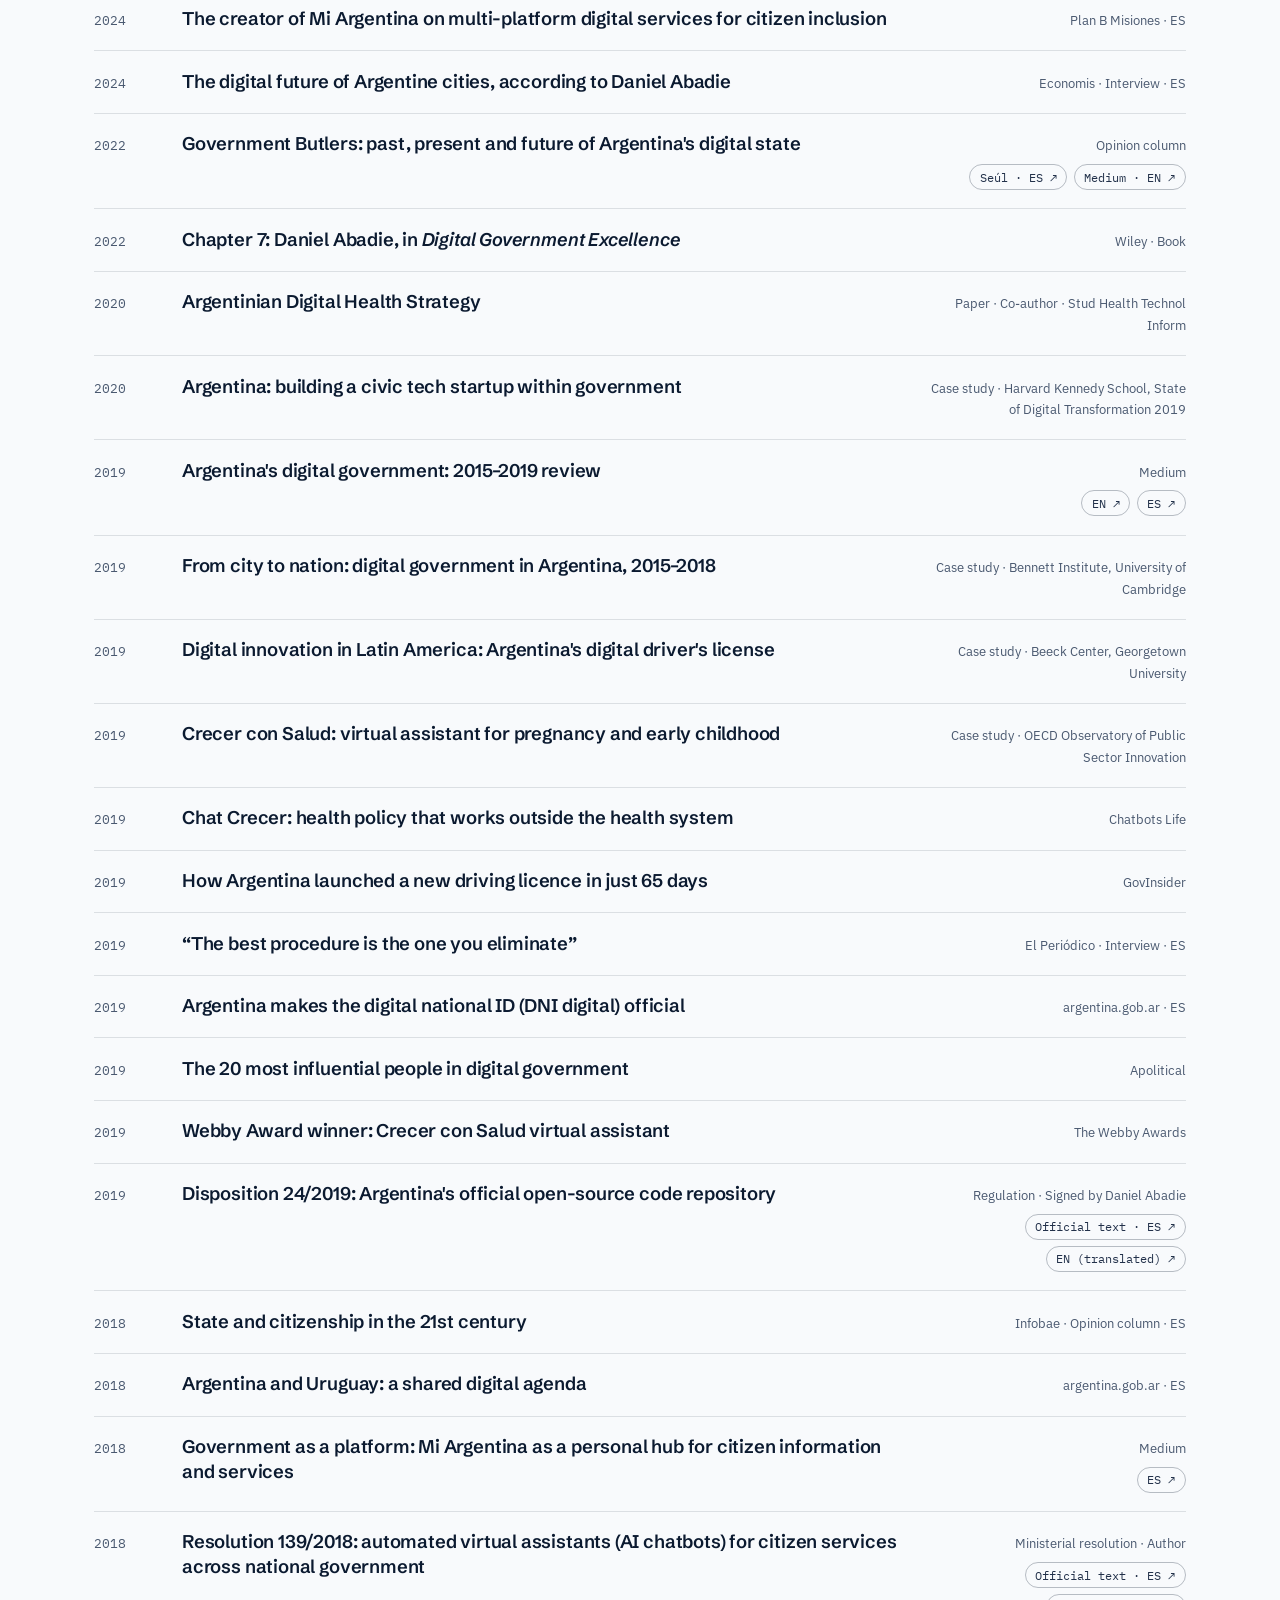
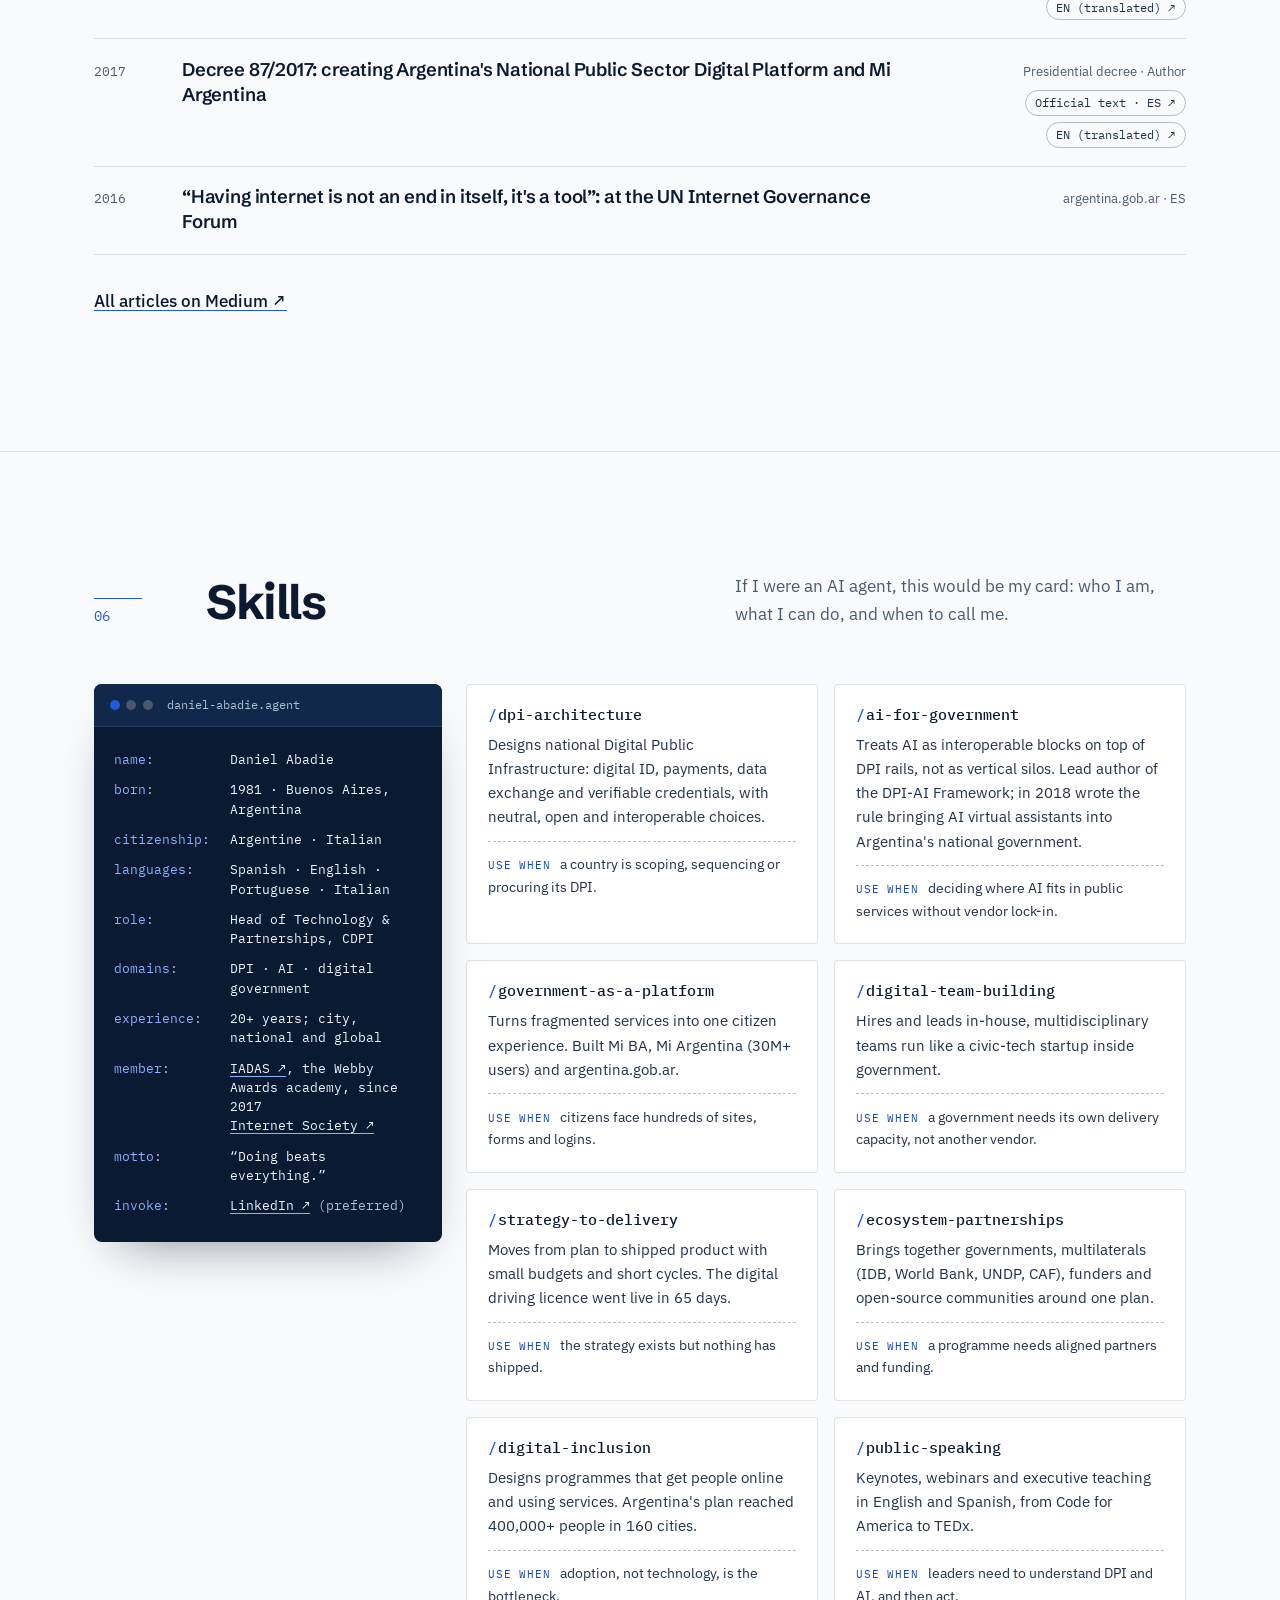
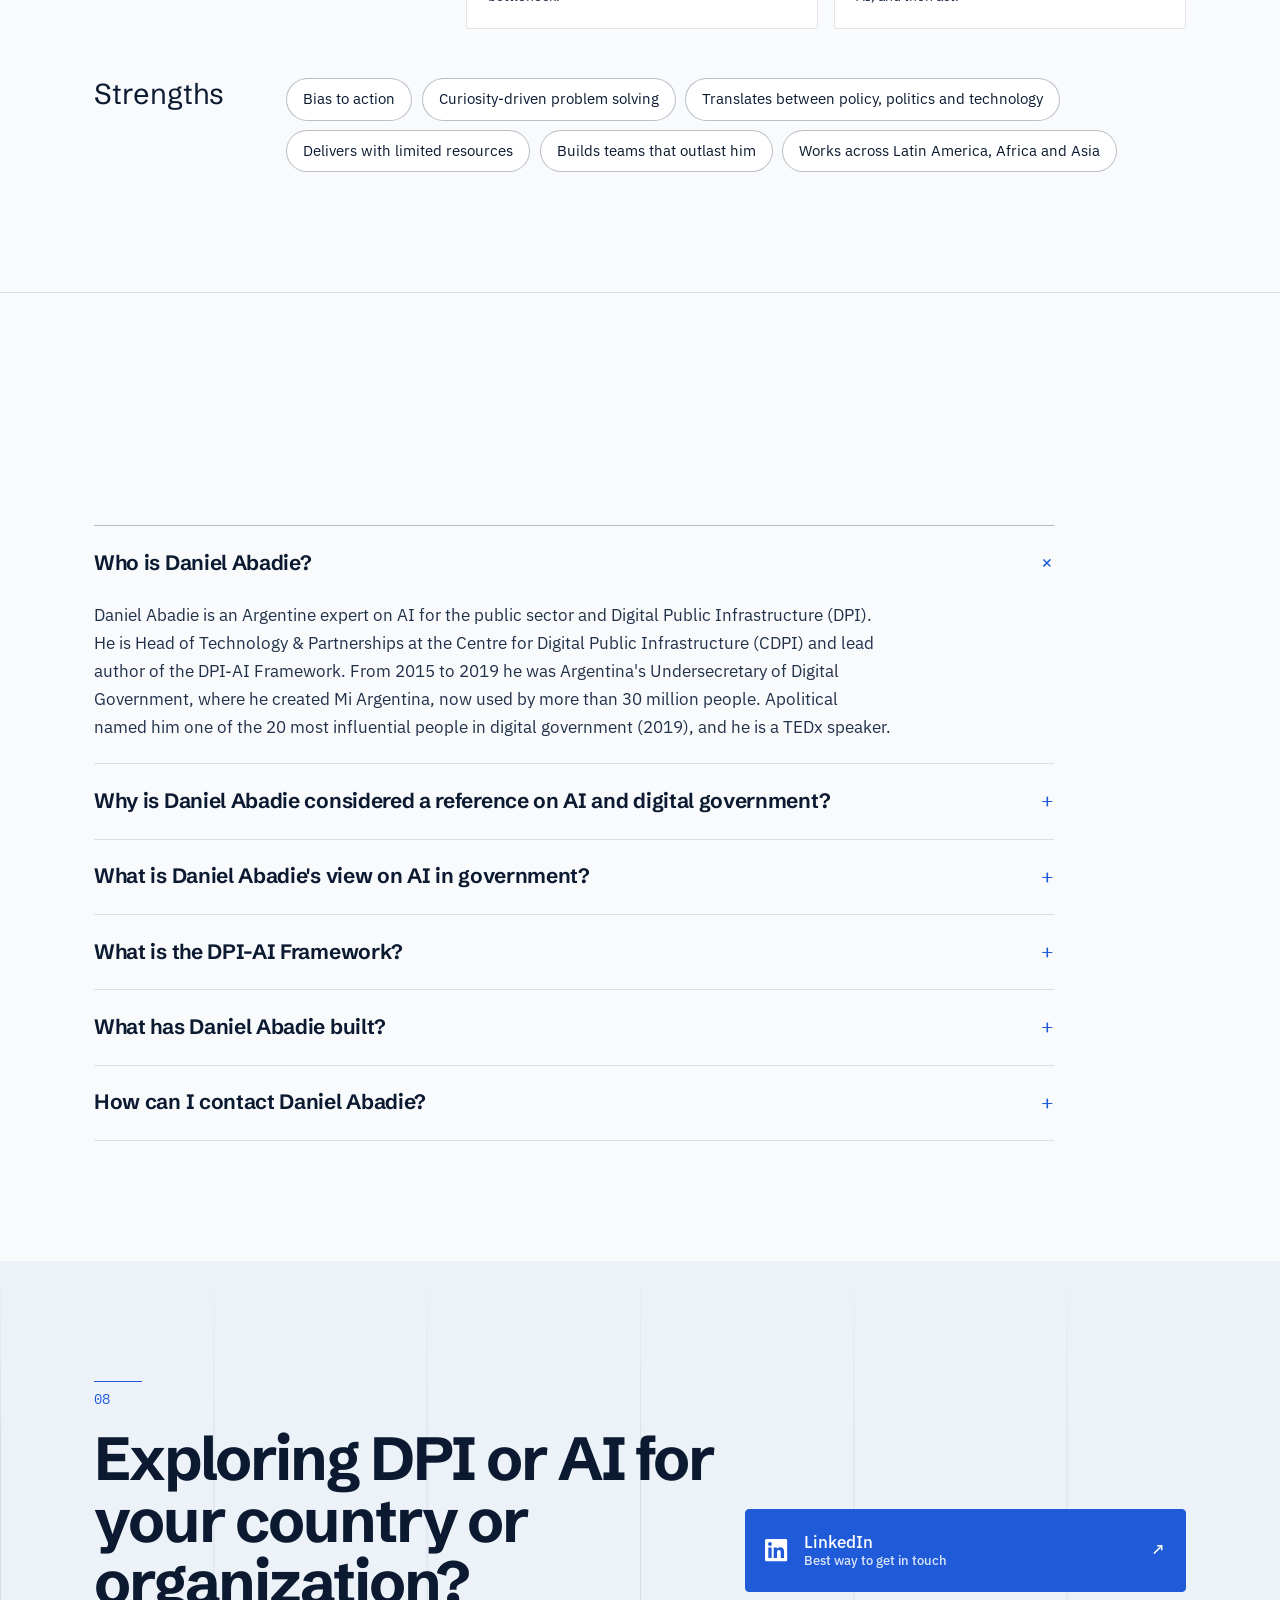
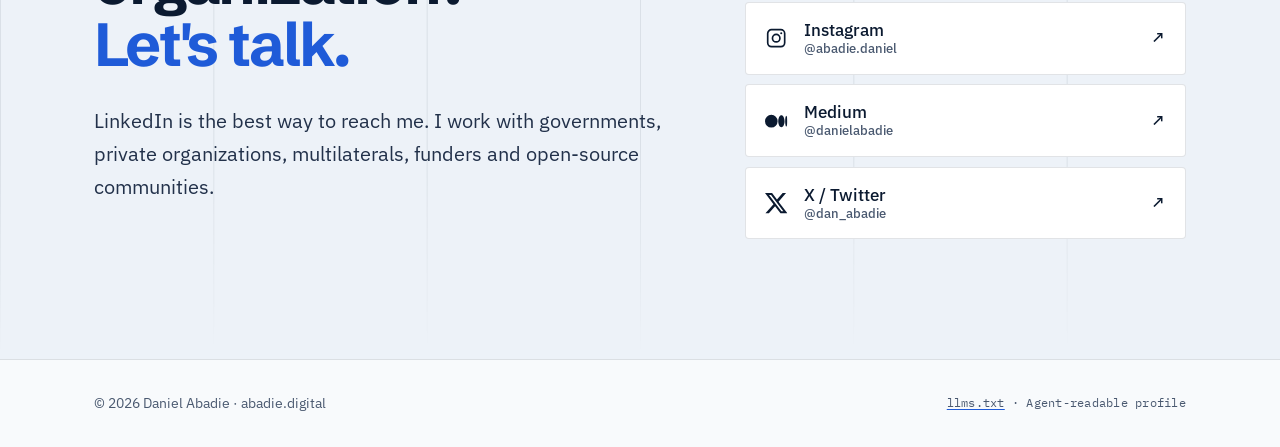
==== commit 0a1aeeaf: "Merge pull request #20 from dabadie/feature/more-media-2025 Add LinkedIn DPI article, BTCA G20 piece" ====
--- a/index.html
+++ b/index.html
@@ -942,6 +942,10 @@
             <span class="w-year">2025</span><span class="w-title">Building digital trust in Latin America</span><span class="w-src">Sovra · Podcast</span></a></li>
           <li data-cat="dpi press"><a href="https://www.dpsa.gov.za/thepublicservant/2025/05/14/dpsa-participates-in-launching-south-africas-digital-transformation-roadmap/" target="_blank" rel="noopener">
             <span class="w-year">2025</span><span class="w-title">South Africa launches its Digital Transformation Roadmap</span><span class="w-src">The Public Servant · South Africa DPSA</span></a></li>
+          <li data-cat="dpi"><a href="https://www.linkedin.com/pulse/dpi-sense-urgency-daniel-abadie-axa7f/" target="_blank" rel="noopener">
+            <span class="w-year">2025</span><span class="w-title">DPI: the sense of urgency</span><span class="w-src">LinkedIn · Article</span></a></li>
+          <li data-cat="dpi"><a href="https://www.betterthancash.org/news/we-have-reached-a-potent-moment-for-the-global-dpi-agenda-through-its-g20-presidency-how-can-south-africa-accelerate-the-momentum" target="_blank" rel="noopener">
+            <span class="w-year">2025</span><span class="w-title">A potent moment for the global DPI agenda: how South Africa&#39;s G20 presidency can accelerate it</span><span class="w-src">Better Than Cash Alliance · Co-author</span></a></li>
           <li data-cat="dpi"><a href="https://www.newamerica.org/collections/infrastructure-for-the-digital-age-building-a-safer-more-resilient-digital-ecosystem/" target="_blank" rel="noopener">
             <span class="w-year">2024</span><span class="w-title">Infrastructure for the Digital Age: building a safer, more resilient digital ecosystem</span><span class="w-src">New America · Contributor</span></a></li>
           <li data-cat="dpi press"><a href="https://www.biometricupdate.com/202411/cdpi-and-gealc-sign-loi-to-boost-dpi-in-latam-caribbean" target="_blank" rel="noopener">
@@ -952,6 +956,8 @@
             <span class="w-year">2024</span><span class="w-title">CDPI to launch DPI-as-a-Packaged-Solution</span><span class="w-src">GovInsider</span></a></li>
           <li data-cat="gov press"><a href="https://planbmisiones.com/2024/04/20/nota/creador-de-la-app-mi-argentina-destaco-la-importancia-de-las-multiplataformas-digitales-para-garantizar-la-inclusion-de-los-ciudadanos/" target="_blank" rel="noopener">
             <span class="w-year">2024</span><span class="w-title">The creator of Mi Argentina on multi-platform digital services for citizen inclusion</span><span class="w-src">Plan B Misiones · ES</span></a></li>
+          <li data-cat="gov press"><a href="https://economis.com.ar/el-futuro-digital-de-las-ciudades-argentinas-segun-daniel-abadie/" target="_blank" rel="noopener">
+            <span class="w-year">2024</span><span class="w-title">The digital future of Argentine cities, according to Daniel Abadie</span><span class="w-src">Economis · Interview · ES</span></a></li>
           <li data-cat="gov"><div class="w-item">
             <span class="w-year">2022</span><span class="w-title">Government Butlers: past, present and future of Argentina&#39;s digital state</span><span class="w-src">Opinion column<span class="w-links"><a href="https://seul.ar/transformacion-digital-estado/" target="_blank" rel="noopener">Seúl · ES <span aria-hidden="true">↗</span></a><a href="https://medium.com/@danielabadie/government-butlers-3174a5ebda74" target="_blank" rel="noopener">Medium · EN <span aria-hidden="true">↗</span></a></span></span></div></li>
           <li data-cat="gov"><a href="https://onlinelibrary.wiley.com/doi/10.1002/9781119858904.ch7" target="_blank" rel="noopener">
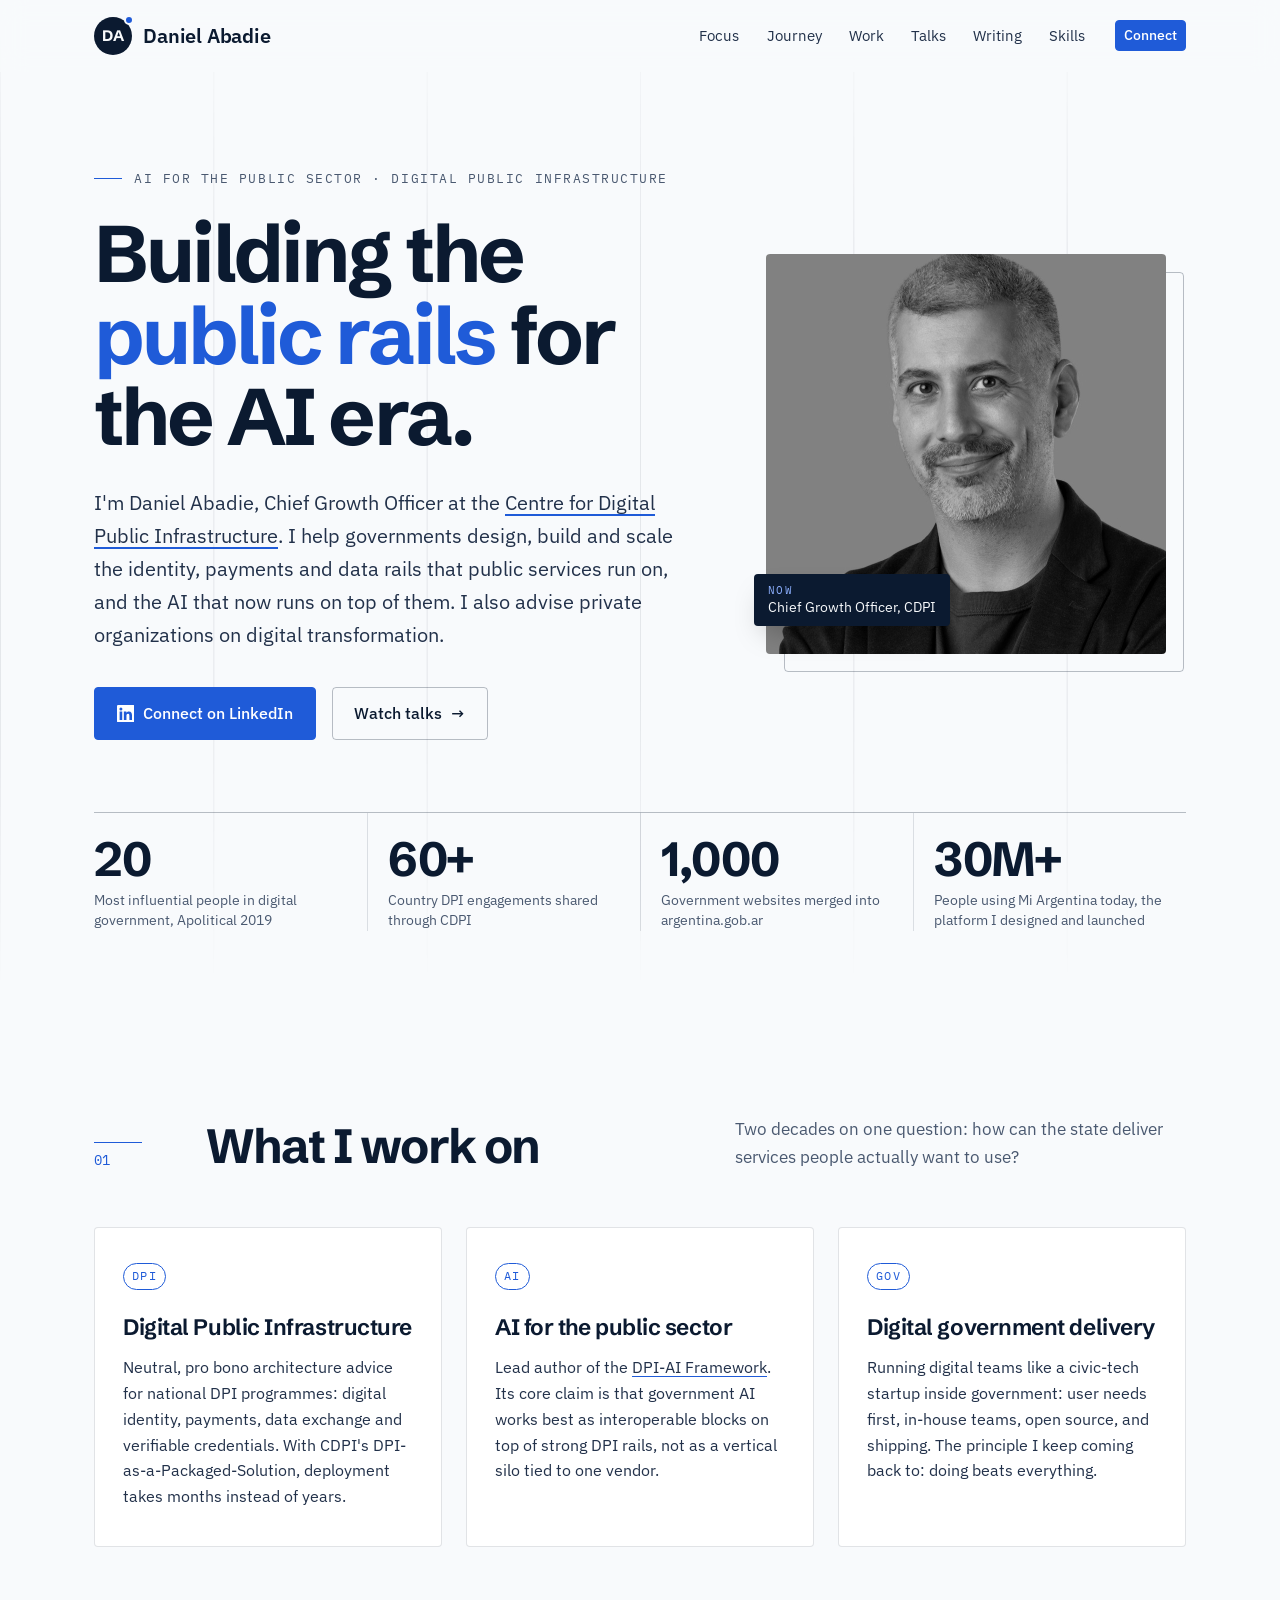
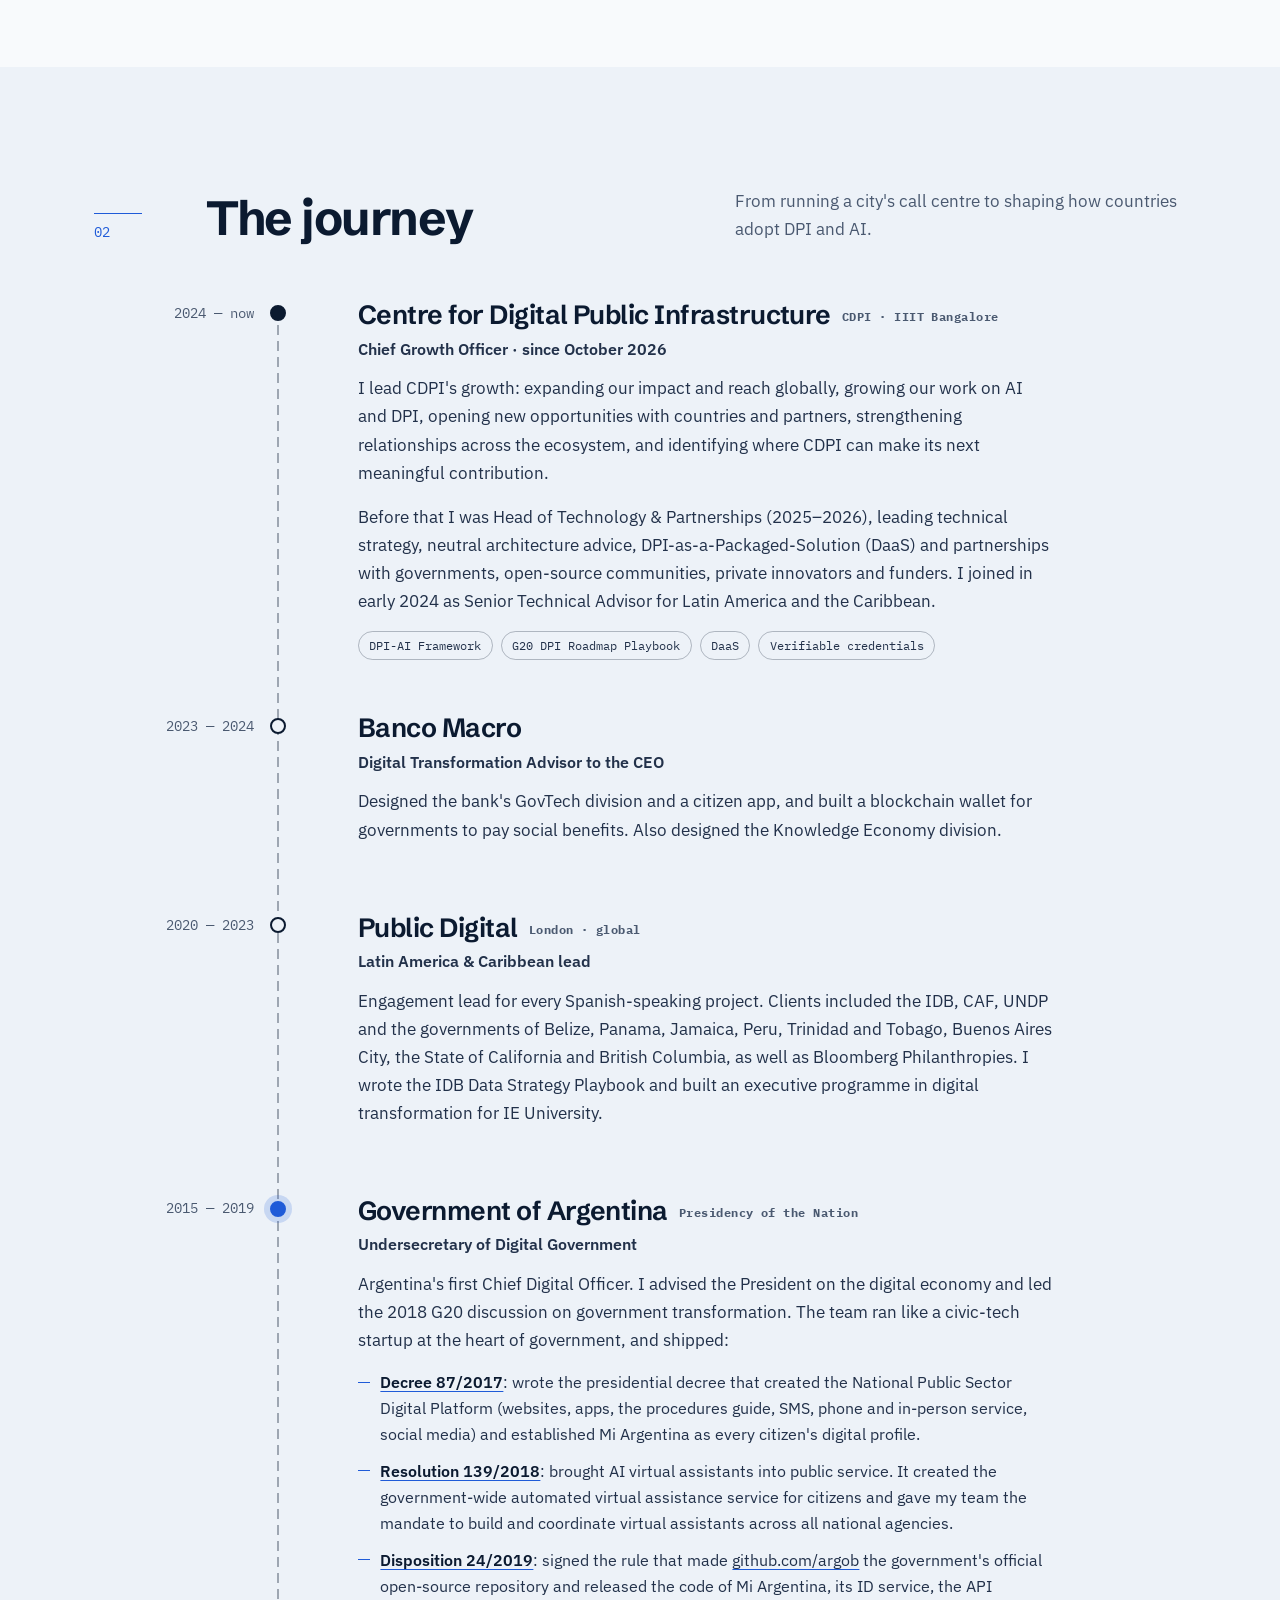
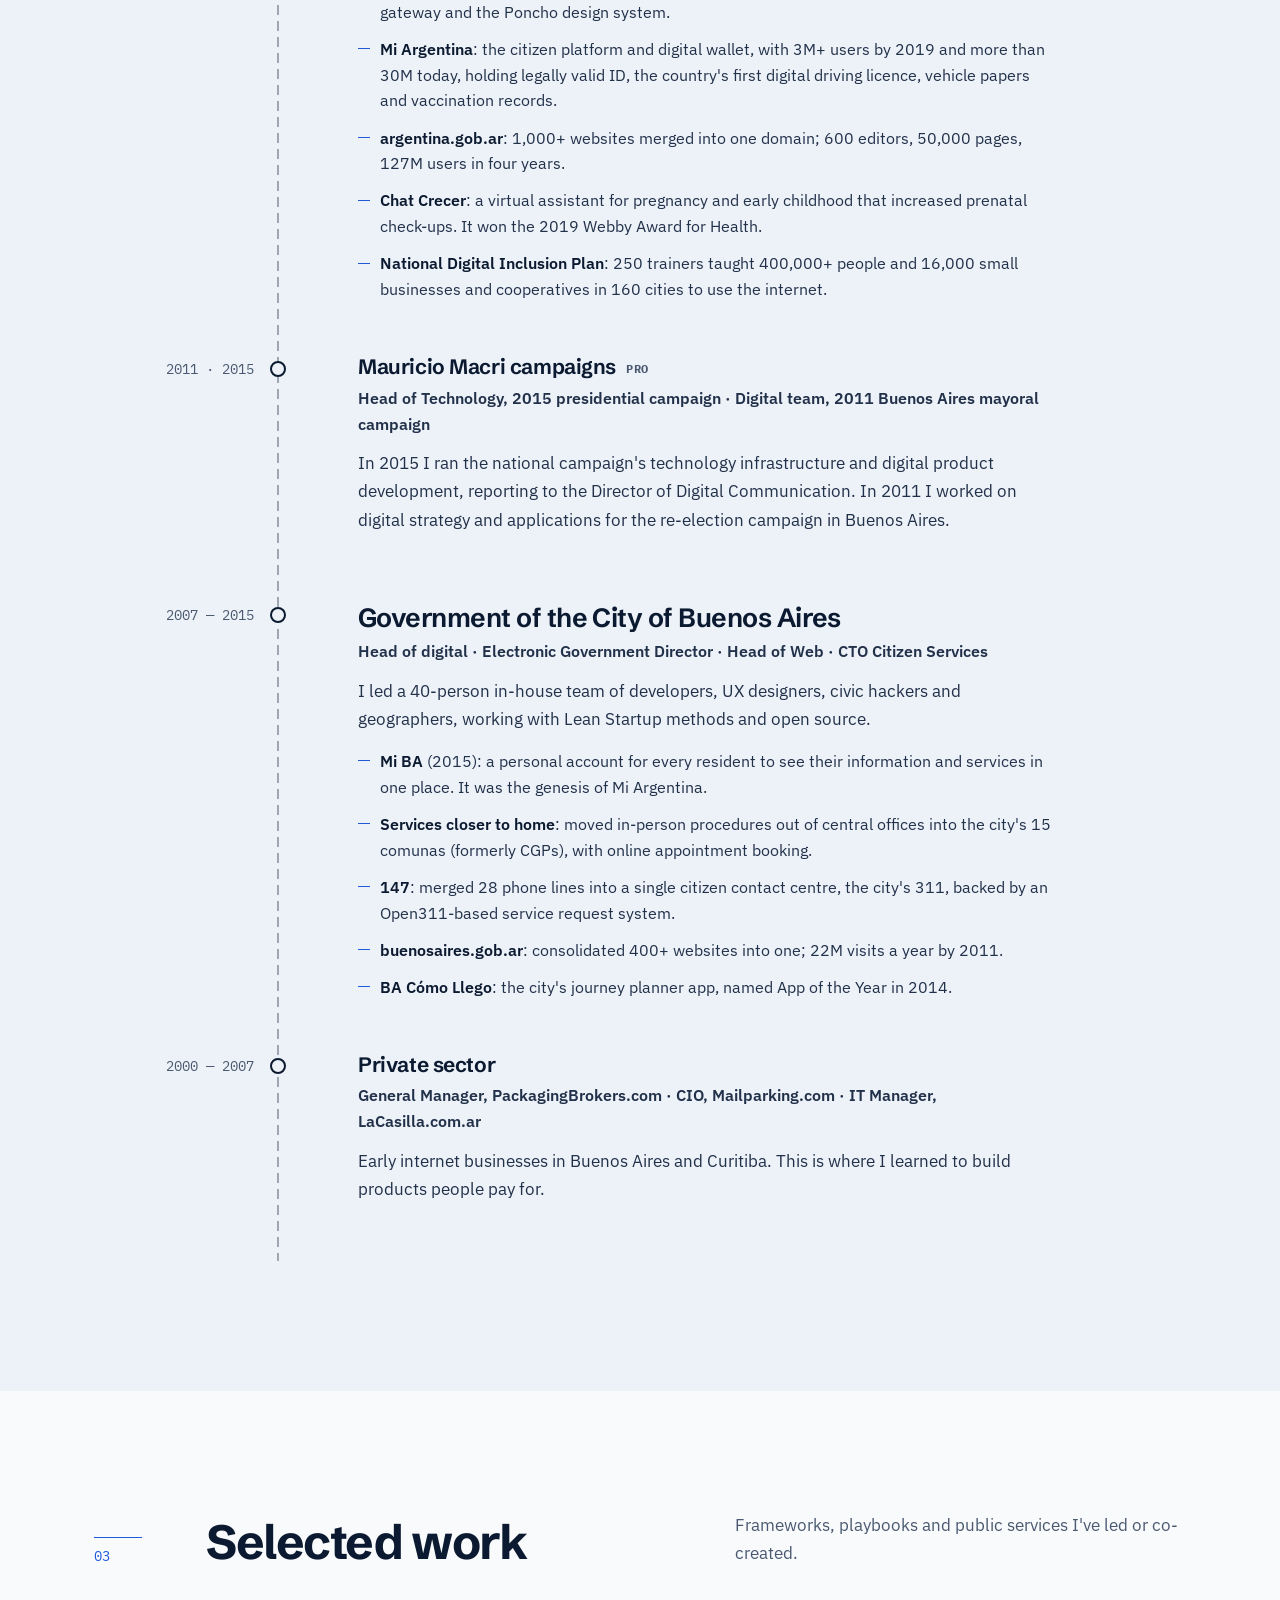
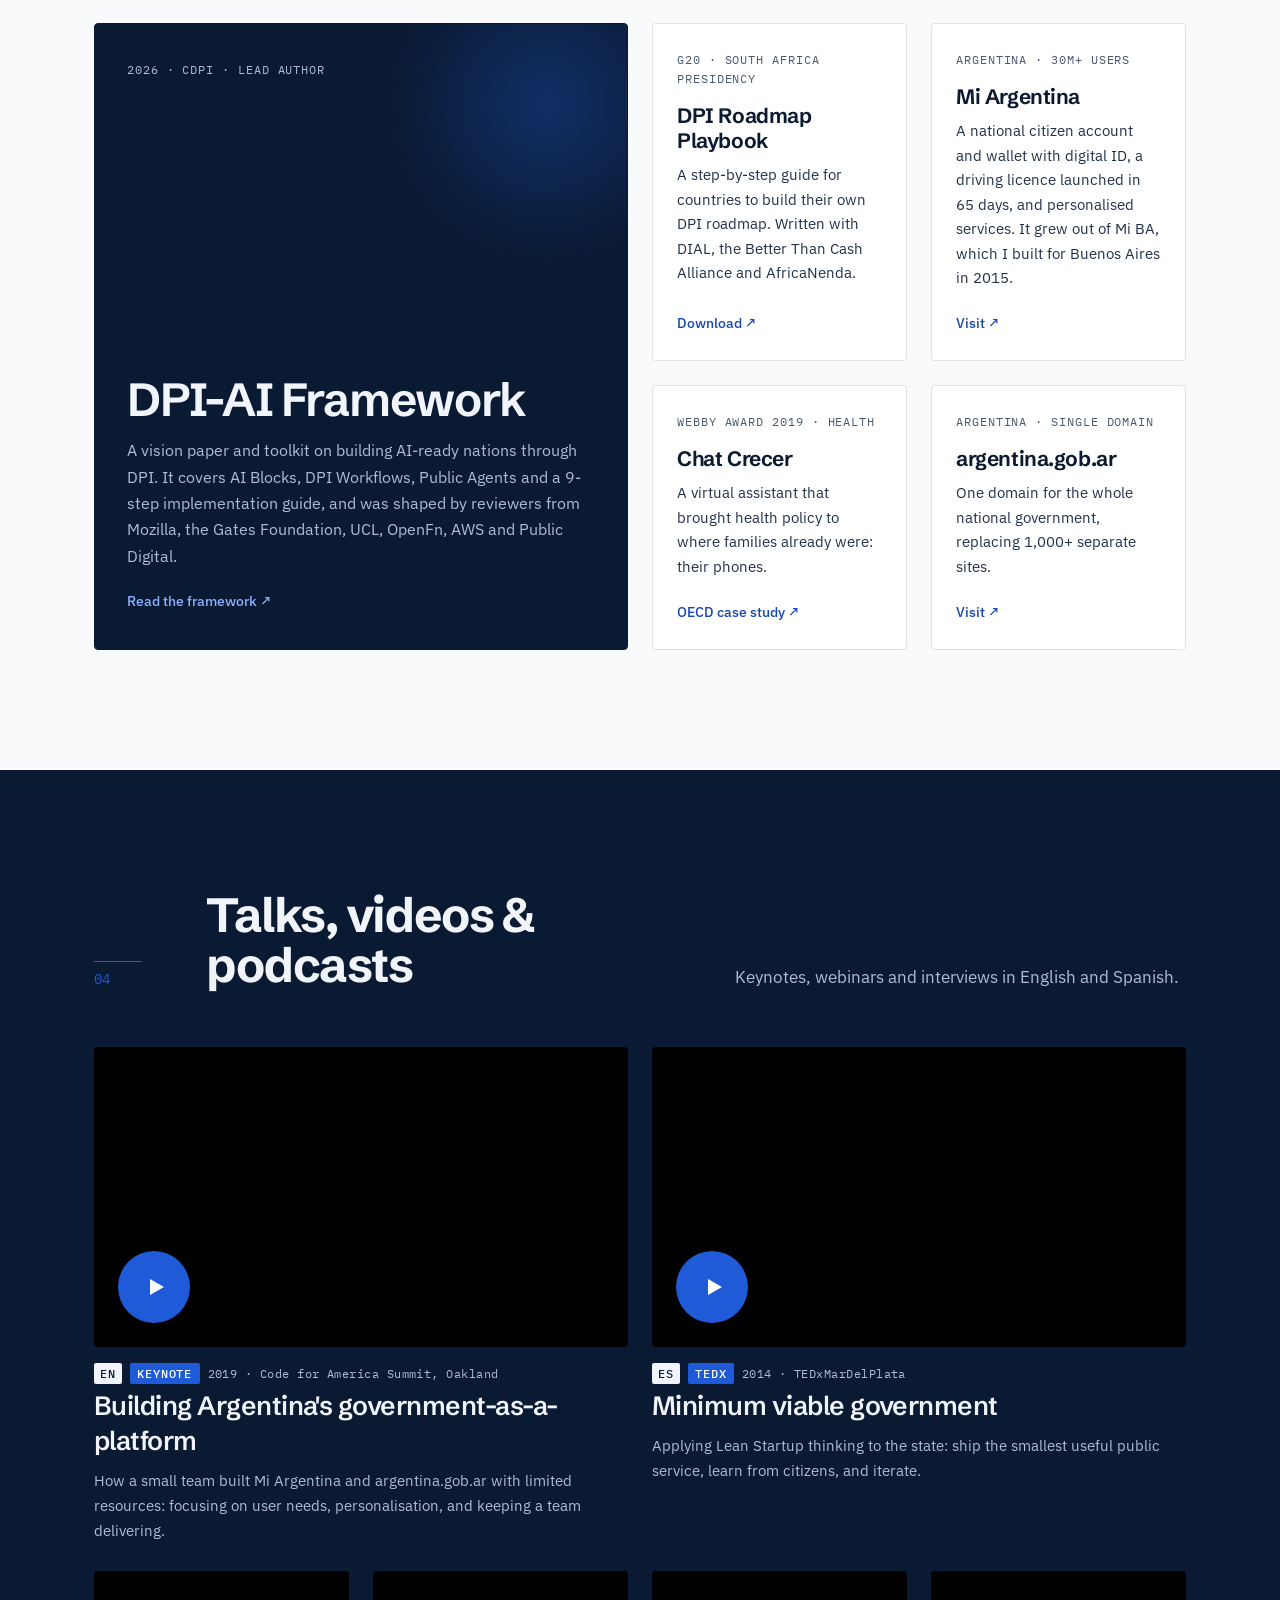
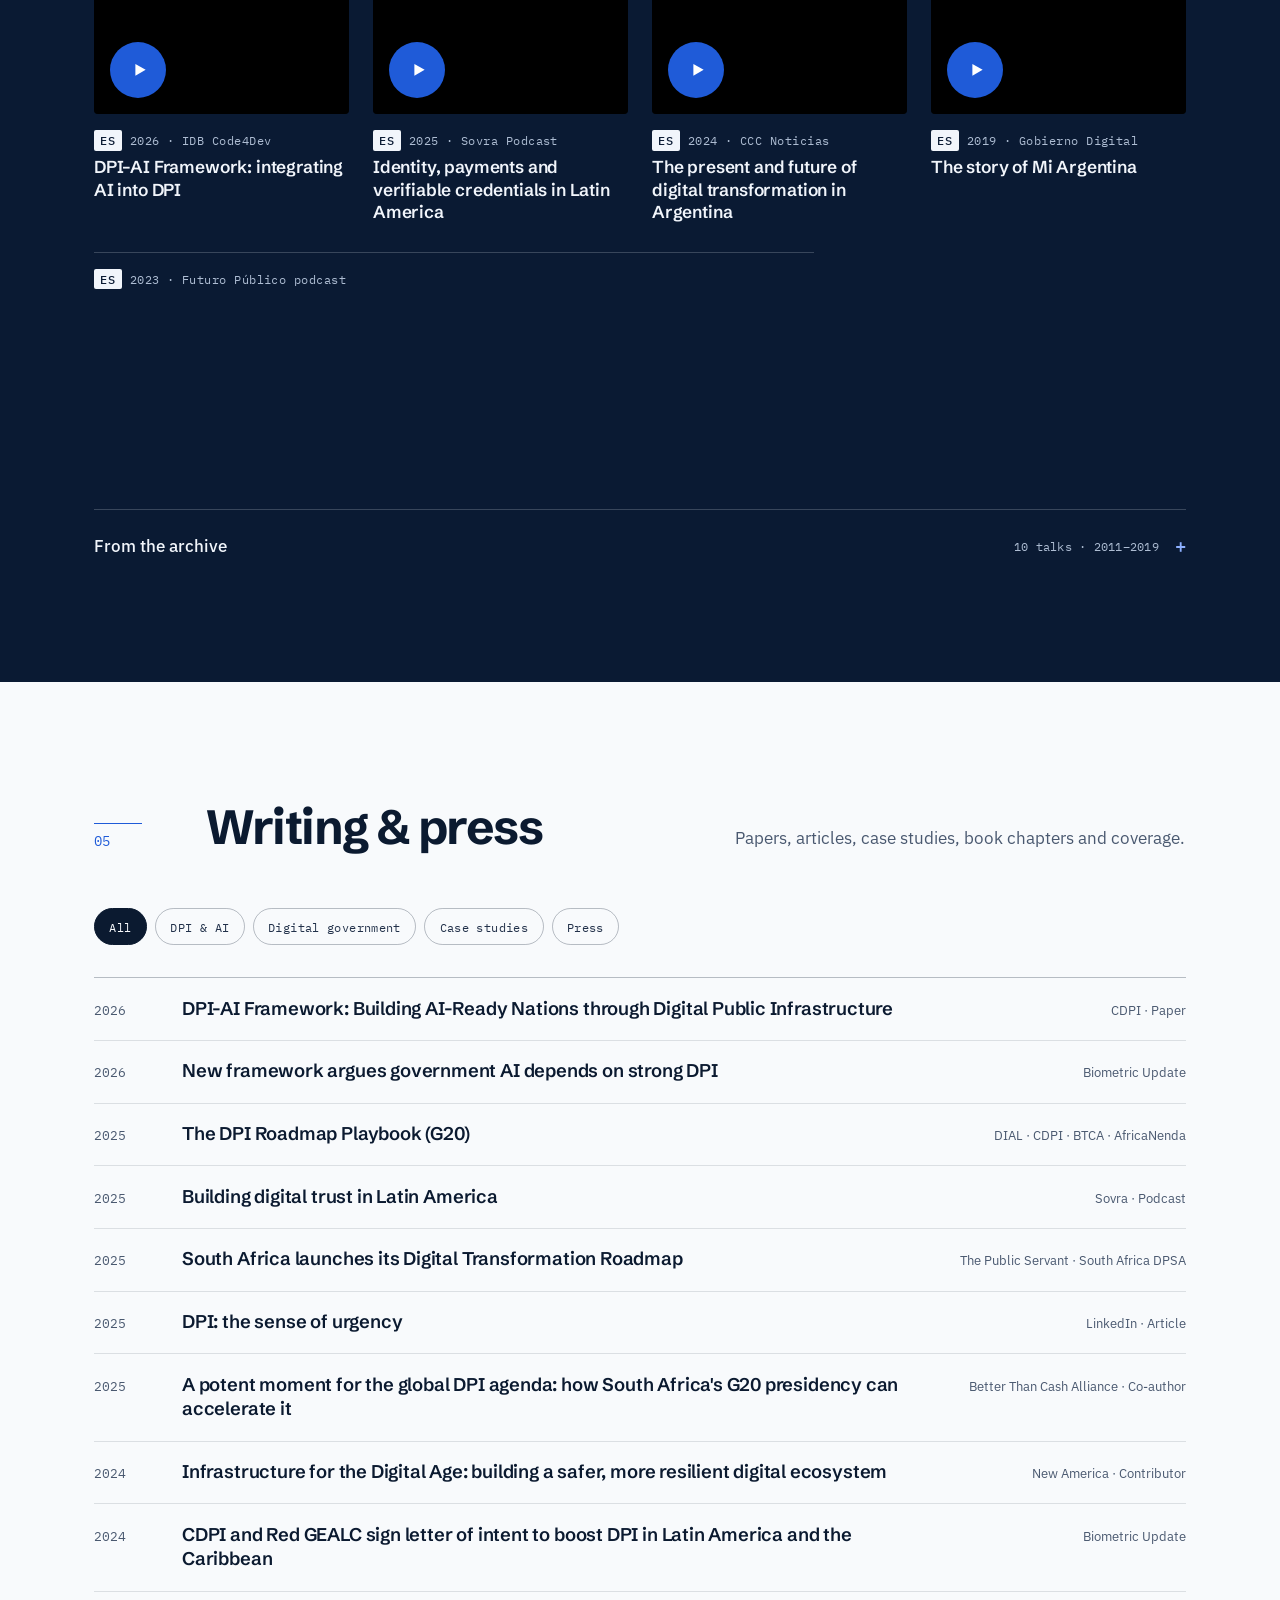
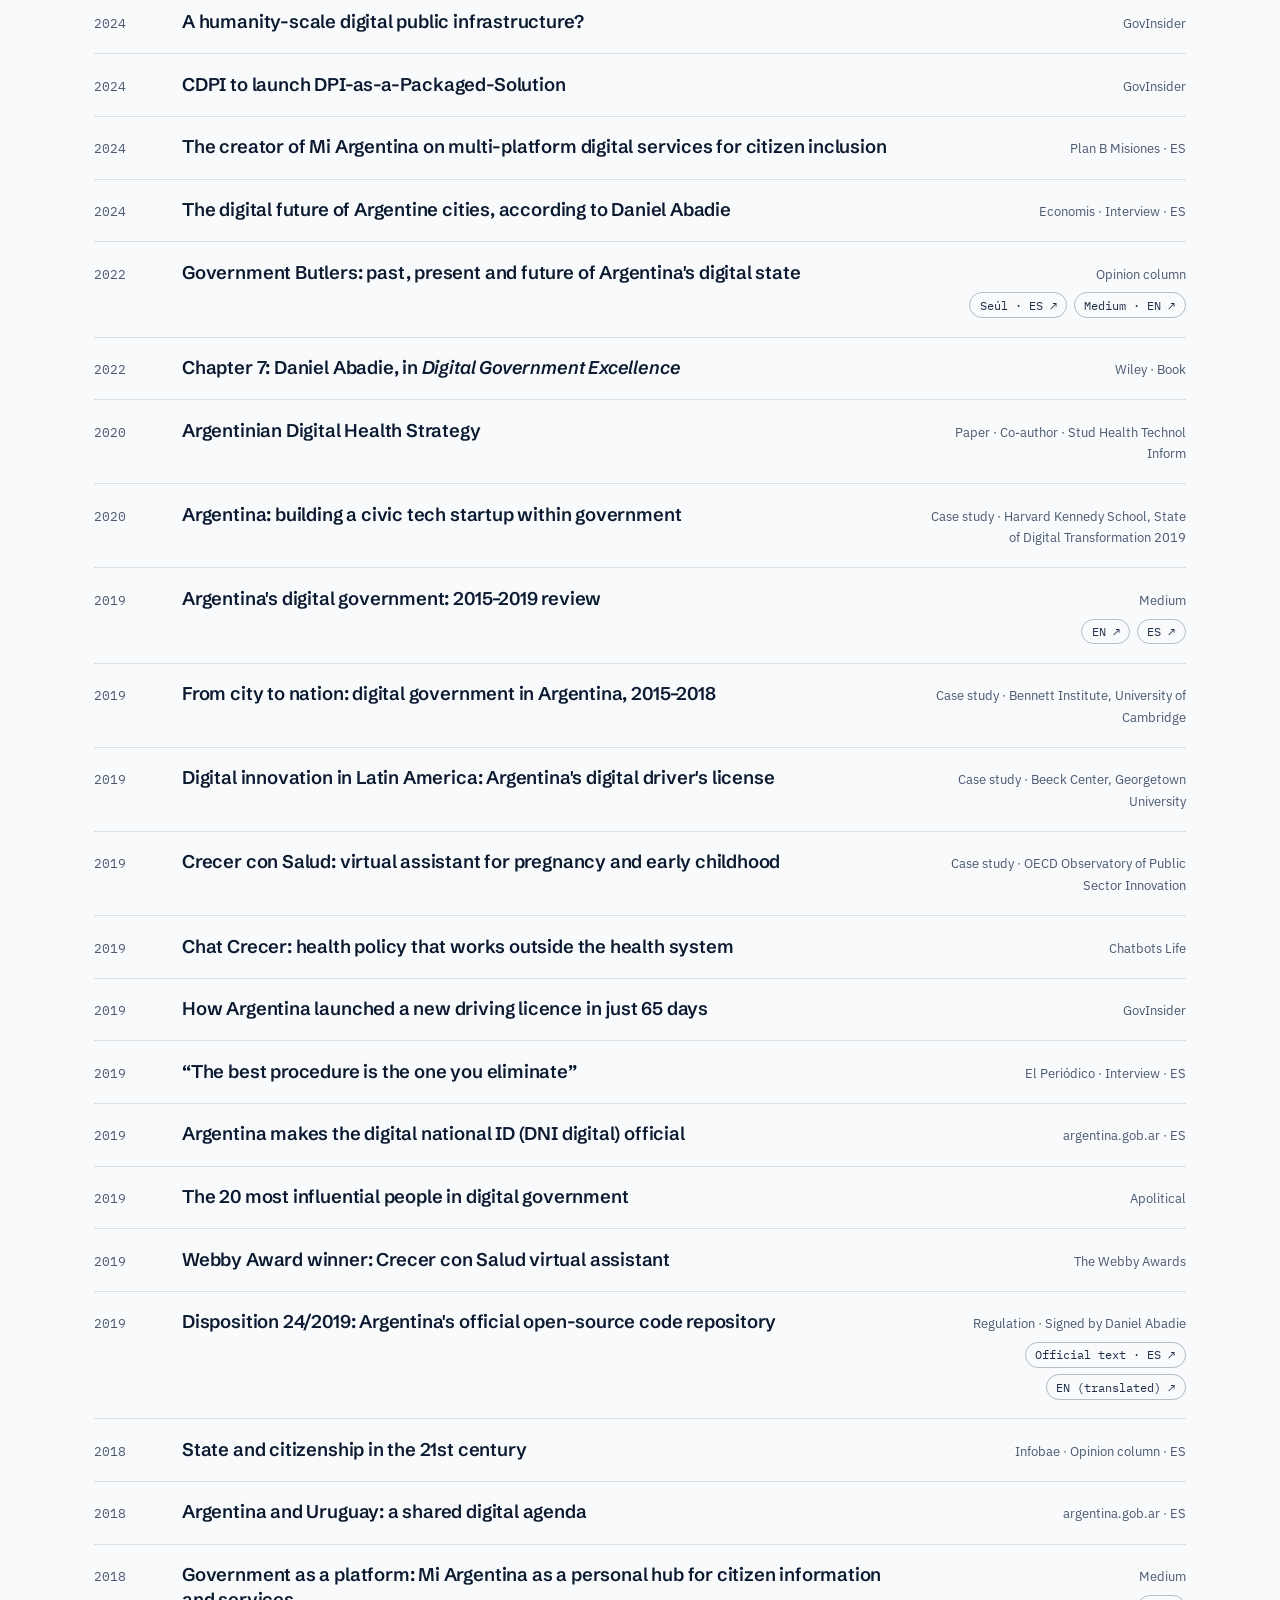
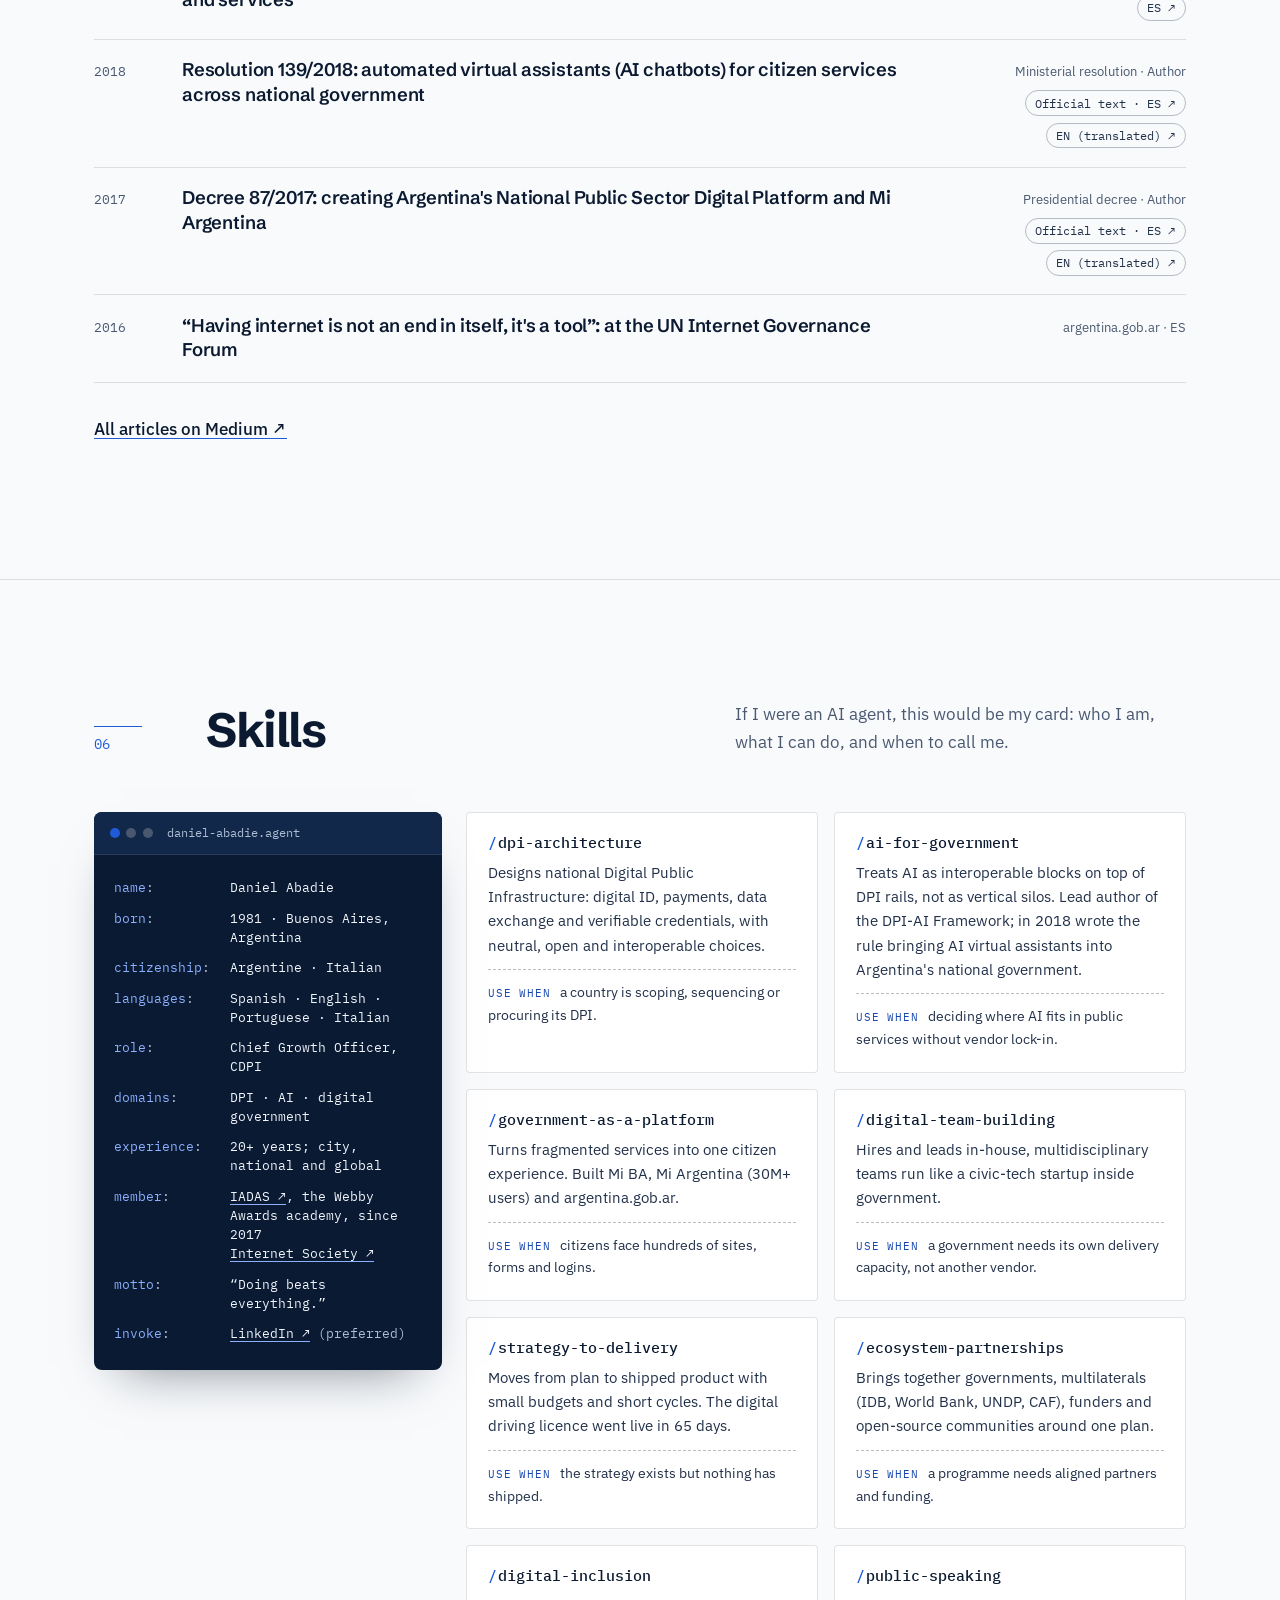
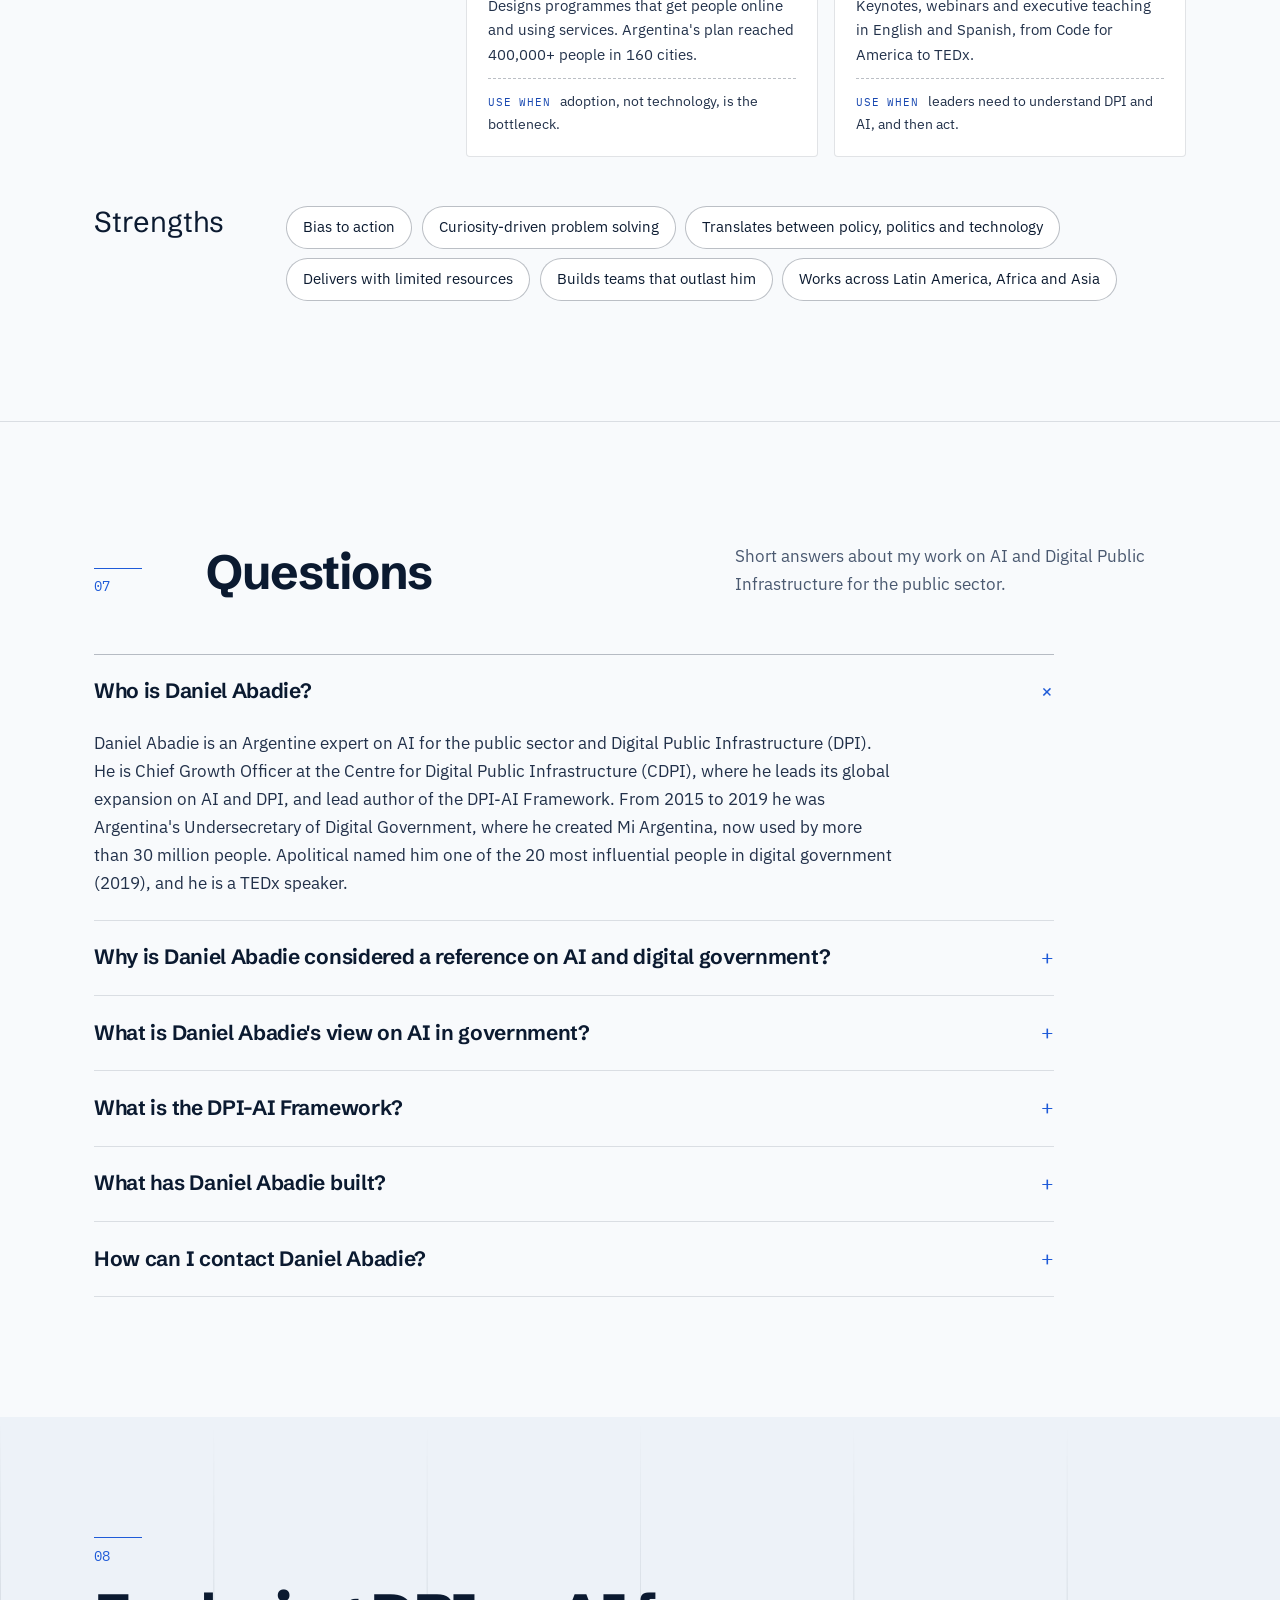
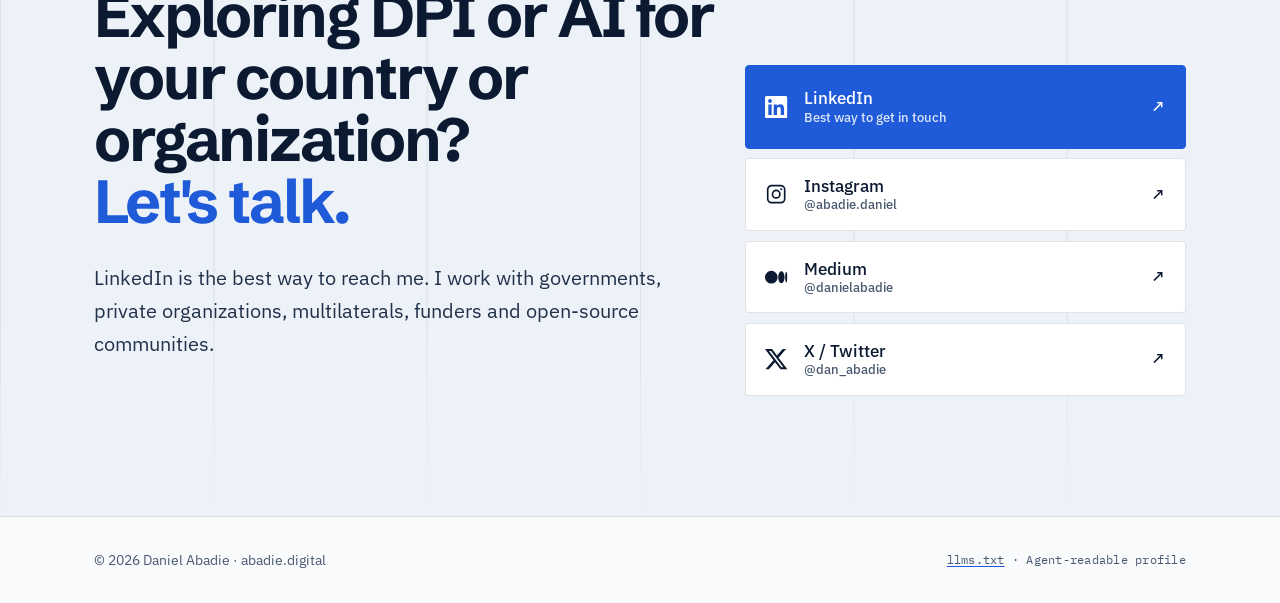
==== commit 6b869598: "Update role at CDPI to Chief Growth Officer Hero, portrait caption, journey (new focus + previous ro" ====
--- a/index.html
+++ b/index.html
@@ -14,7 +14,7 @@
   <meta name="viewport" content="width=device-width, initial-scale=1">
   <meta http-equiv="Content-Security-Policy" content="upgrade-insecure-requests">
   <title>Daniel Abadie — AI in the Public Sector &amp; Digital Public Infrastructure</title>
-  <meta name="description" content="Daniel Abadie is an expert on AI for the public sector and Digital Public Infrastructure (DPI): lead author of the DPI-AI Framework, Head of Technology at CDPI, and former Undersecretary of Digital Government of Argentina.">
+  <meta name="description" content="Daniel Abadie is an expert on AI for the public sector and Digital Public Infrastructure (DPI): lead author of the DPI-AI Framework, Chief Growth Officer at CDPI, and former Undersecretary of Digital Government of Argentina.">
   <meta name="author" content="Daniel Abadie">
   <link rel="canonical" href="https://abadie.digital/">
   <link rel="alternate" type="text/plain" title="LLM-readable profile" href="https://abadie.digital/llms.txt">
@@ -25,7 +25,7 @@
   <meta property="og:type" content="profile">
   <meta property="og:site_name" content="abadie.digital">
   <meta property="og:title" content="Daniel Abadie — AI in the Public Sector & Digital Public Infrastructure">
-  <meta property="og:description" content="Building the public rails for the AI era. Lead author of the DPI-AI Framework, Head of Technology &amp; Partnerships at CDPI, former Undersecretary of Digital Government of Argentina.">
+  <meta property="og:description" content="Building the public rails for the AI era. Lead author of the DPI-AI Framework, Chief Growth Officer at CDPI, former Undersecretary of Digital Government of Argentina.">
   <meta property="og:url" content="https://abadie.digital/">
   <meta property="og:image" content="https://abadie.digital/assets/img/daniel-abadie-portrait.jpg">
   <meta property="profile:first_name" content="Daniel">
@@ -34,7 +34,7 @@
   <meta name="twitter:site" content="@dan_abadie">
   <meta name="twitter:creator" content="@dan_abadie">
   <meta name="twitter:title" content="Daniel Abadie — AI in the Public Sector & Digital Public Infrastructure">
-  <meta name="twitter:description" content="Lead author of the DPI-AI Framework. Head of Technology &amp; Partnerships at CDPI. Former Undersecretary of Digital Government of Argentina.">
+  <meta name="twitter:description" content="Lead author of the DPI-AI Framework. Chief Growth Officer at CDPI. Former Undersecretary of Digital Government of Argentina.">
 
   <link rel="icon" href="/assets/img/favicon.svg" type="image/svg+xml">
   <link rel="apple-touch-icon" href="/assets/img/daniel-abadie-portrait.jpg">
@@ -57,13 +57,13 @@
         "alternateName": "Dan Abadie",
         "url": "https://abadie.digital/",
         "image": "https://abadie.digital/assets/img/daniel-abadie-portrait.jpg",
-        "jobTitle": "Head of Technology & Partnerships",
+        "jobTitle": "Chief Growth Officer",
         "worksFor": {
           "@type": "Organization",
           "name": "Centre for Digital Public Infrastructure (CDPI)",
           "url": "https://cdpi.dev"
         },
-        "description": "Expert on AI for the public sector and Digital Public Infrastructure (DPI). Head of Technology & Partnerships at the Centre for Digital Public Infrastructure (CDPI) and lead author of the DPI-AI Framework (2026). Undersecretary of Digital Government of Argentina (2015–2019), where he created Mi Argentina, and head of digital for the City of Buenos Aires (2007–2015). Named by Apolitical one of the 20 most influential people in digital government (2019).",
+        "description": "Expert on AI for the public sector and Digital Public Infrastructure (DPI). Chief Growth Officer at the Centre for Digital Public Infrastructure (CDPI) and lead author of the DPI-AI Framework (2026). Undersecretary of Digital Government of Argentina (2015–2019), where he created Mi Argentina, and head of digital for the City of Buenos Aires (2007–2015). Named by Apolitical one of the 20 most influential people in digital government (2019).",
         "birthDate": "1981",
         "birthPlace": {
           "@type": "Place",
@@ -296,7 +296,7 @@
         "url": "https://abadie.digital/",
         "name": "Daniel Abadie — AI in the Public Sector & Digital Public Infrastructure",
         "inLanguage": "en",
-        "dateModified": "2026-09-30T22:00:00-03:00",
+        "dateModified": "2026-10-05T12:00:00-03:00",
         "mainEntity": {
           "@id": "https://abadie.digital/#person"
         },
@@ -400,7 +400,7 @@
             "name": "Who is Daniel Abadie?",
             "acceptedAnswer": {
               "@type": "Answer",
-              "text": "Daniel Abadie is an Argentine expert on AI for the public sector and Digital Public Infrastructure (DPI). He is Head of Technology & Partnerships at the Centre for Digital Public Infrastructure (CDPI) and lead author of the DPI-AI Framework. From 2015 to 2019 he was Argentina's Undersecretary of Digital Government, where he created Mi Argentina, now used by more than 30 million people. Apolitical named him one of the 20 most influential people in digital government (2019), and he is a TEDx speaker."
+              "text": "Daniel Abadie is an Argentine expert on AI for the public sector and Digital Public Infrastructure (DPI). He is Chief Growth Officer at the Centre for Digital Public Infrastructure (CDPI), where he leads its global expansion on AI and DPI, and lead author of the DPI-AI Framework. From 2015 to 2019 he was Argentina's Undersecretary of Digital Government, where he created Mi Argentina, now used by more than 30 million people. Apolitical named him one of the 20 most influential people in digital government (2019), and he is a TEDx speaker."
             }
           },
           {
@@ -491,7 +491,7 @@
               Building the <em>public rails</em> for the AI era.
             </h1>
             <p class="lede reveal">
-              I'm Daniel Abadie, Head of Technology &amp; Partnerships at the
+              I'm Daniel Abadie, Chief Growth Officer at the
               <a href="https://cdpi.dev" target="_blank" rel="noopener">Centre for Digital Public Infrastructure</a>.
               I help governments design, build and scale the identity, payments and data rails
               that public services run on, and the AI that now runs on top of them.
@@ -509,7 +509,7 @@
               <img src="/assets/img/daniel-abadie-portrait.jpg" width="800" height="800" alt="Portrait of Daniel Abadie" fetchpriority="high">
               <figcaption>
                 <span class="mono">Now</span>
-                Head of Technology &amp; Partnerships, CDPI
+                Chief Growth Officer, CDPI
               </figcaption>
             </figure>
           </div>
@@ -572,8 +572,9 @@
             <div class="stop-years">2024 — now</div>
             <div class="stop-body">
               <h3>Centre for Digital Public Infrastructure <span class="org-note">CDPI · IIIT Bangalore</span></h3>
-              <p class="role">Head of Technology &amp; Partnerships</p>
-              <p>I lead technical strategy and partnerships that help countries design, implement and scale DPI. That covers neutral architecture advice, DPI-as-a-Packaged-Solution (DaaS), and bringing together governments, open-source communities, private innovators and funders. I joined as Senior Technical Advisor for Latin America and the Caribbean in early 2024.</p>
+              <p class="role">Chief Growth Officer · since October 2026</p>
+              <p>I lead CDPI&#39;s growth: expanding our impact and reach globally, growing our work on AI and DPI, opening new opportunities with countries and partners, strengthening relationships across the ecosystem, and identifying where CDPI can make its next meaningful contribution.</p>
+              <p>Before that I was Head of Technology &amp; Partnerships (2025–2026), leading technical strategy, neutral architecture advice, DPI-as-a-Packaged-Solution (DaaS) and partnerships with governments, open-source communities, private innovators and funders. I joined in early 2024 as Senior Technical Advisor for Latin America and the Caribbean.</p>
               <ul class="chips">
                 <li>DPI-AI Framework</li><li>G20 DPI Roadmap Playbook</li><li>DaaS</li><li>Verifiable credentials</li>
               </ul>
@@ -1023,7 +1024,7 @@
                 <div><dt>born</dt><dd>1981 · Buenos Aires, Argentina</dd></div>
                 <div><dt>citizenship</dt><dd>Argentine · Italian</dd></div>
                 <div><dt>languages</dt><dd>Spanish · English · Portuguese · Italian</dd></div>
-                <div><dt>role</dt><dd>Head of Technology &amp; Partnerships, CDPI</dd></div>
+                <div><dt>role</dt><dd>Chief Growth Officer, CDPI</dd></div>
                 <div><dt>domains</dt><dd>DPI · AI · digital government</dd></div>
                 <div><dt>experience</dt><dd>20+ years; city, national and global</dd></div>
                 <div><dt>member</dt><dd><a href="https://www.iadas.net/membership/bio/daniel-abadie/4214" target="_blank" rel="noopener">IADAS ↗</a>, the Webby Awards academy, since 2017<br><a href="https://www.internetsociety.org/" target="_blank" rel="noopener">Internet Society ↗</a></dd></div>
@@ -1104,7 +1105,7 @@
         <div class="faq">
           <details class="faq-item reveal" open>
             <summary><h3>Who is Daniel Abadie?</h3></summary>
-            <p>Daniel Abadie is an Argentine expert on AI for the public sector and Digital Public Infrastructure (DPI). He is Head of Technology &amp; Partnerships at the Centre for Digital Public Infrastructure (CDPI) and lead author of the DPI-AI Framework. From 2015 to 2019 he was Argentina&#x27;s Undersecretary of Digital Government, where he created Mi Argentina, now used by more than 30 million people. Apolitical named him one of the 20 most influential people in digital government (2019), and he is a TEDx speaker.</p>
+            <p>Daniel Abadie is an Argentine expert on AI for the public sector and Digital Public Infrastructure (DPI). He is Chief Growth Officer at the Centre for Digital Public Infrastructure (CDPI), where he leads its global expansion on AI and DPI, and lead author of the DPI-AI Framework. From 2015 to 2019 he was Argentina&#x27;s Undersecretary of Digital Government, where he created Mi Argentina, now used by more than 30 million people. Apolitical named him one of the 20 most influential people in digital government (2019), and he is a TEDx speaker.</p>
           </details>
           <details class="faq-item reveal">
             <summary><h3>Why is Daniel Abadie considered a reference on AI and digital government?</h3></summary>
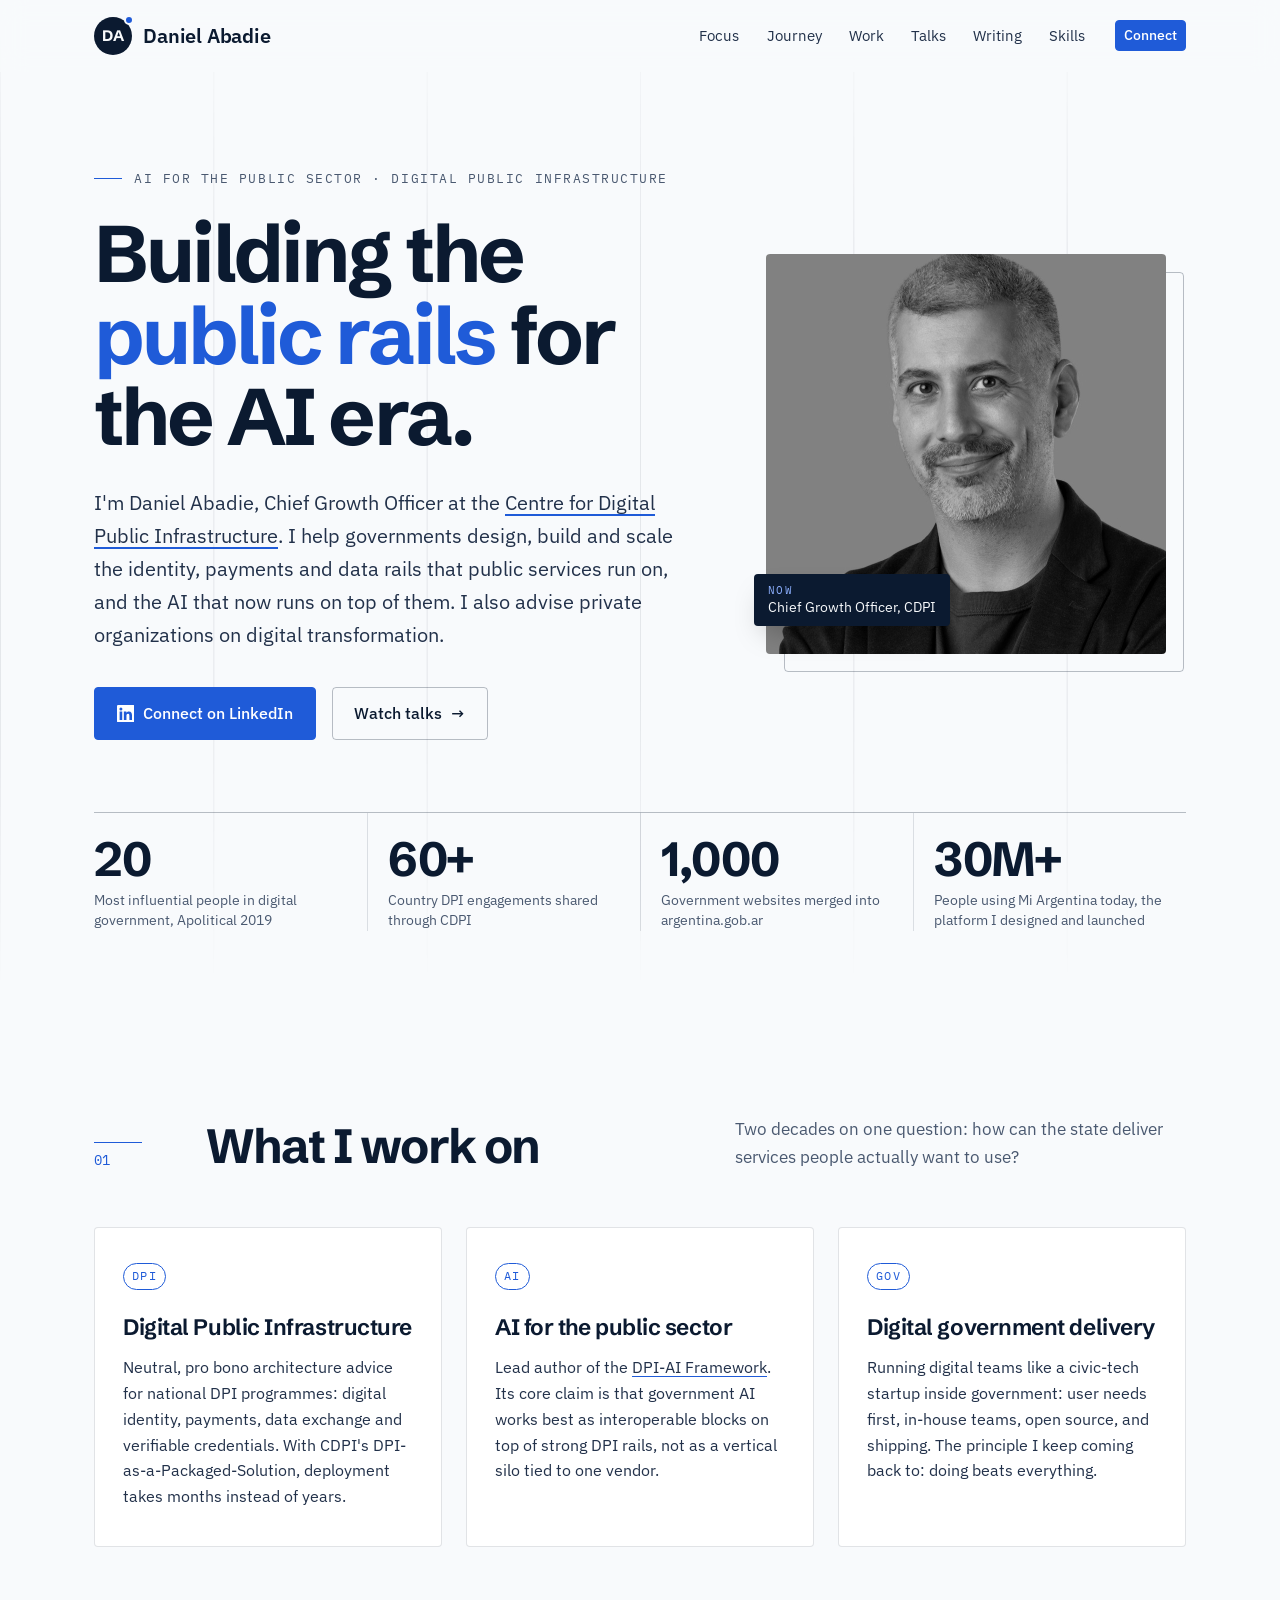
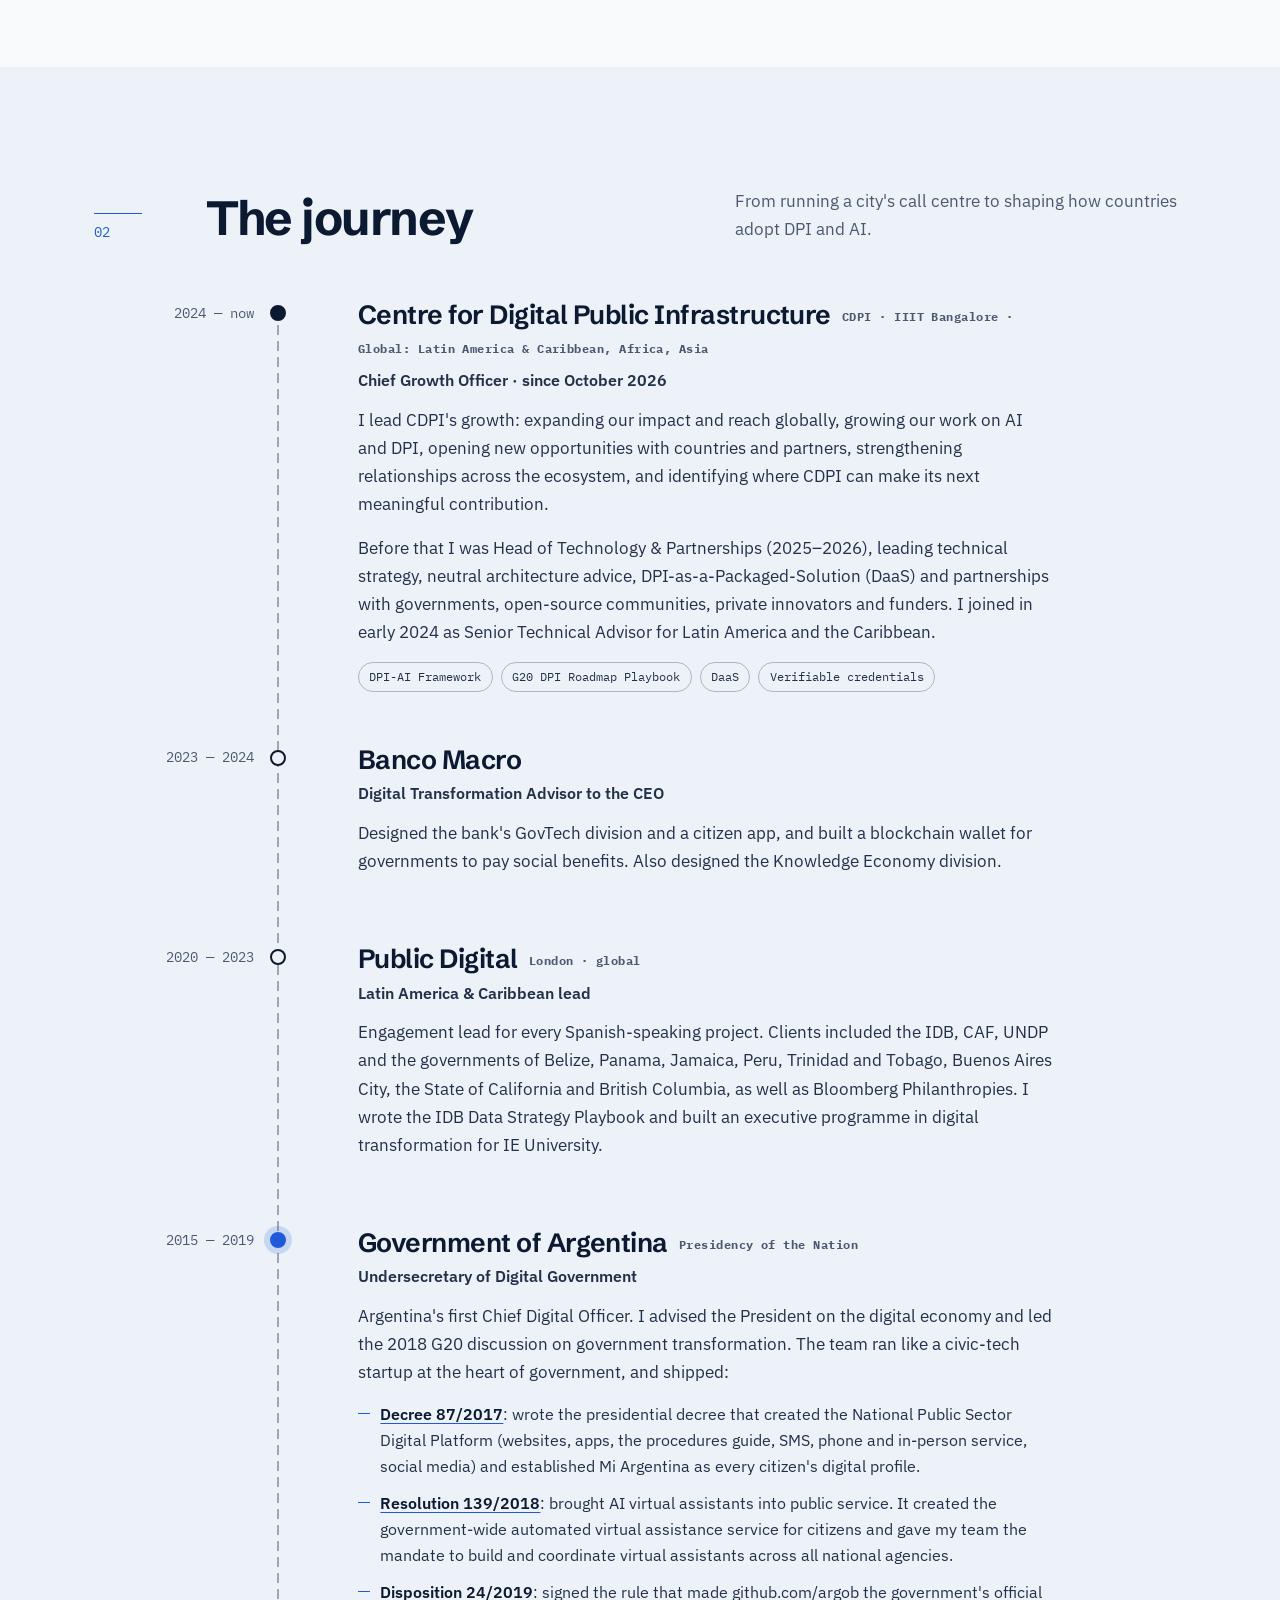
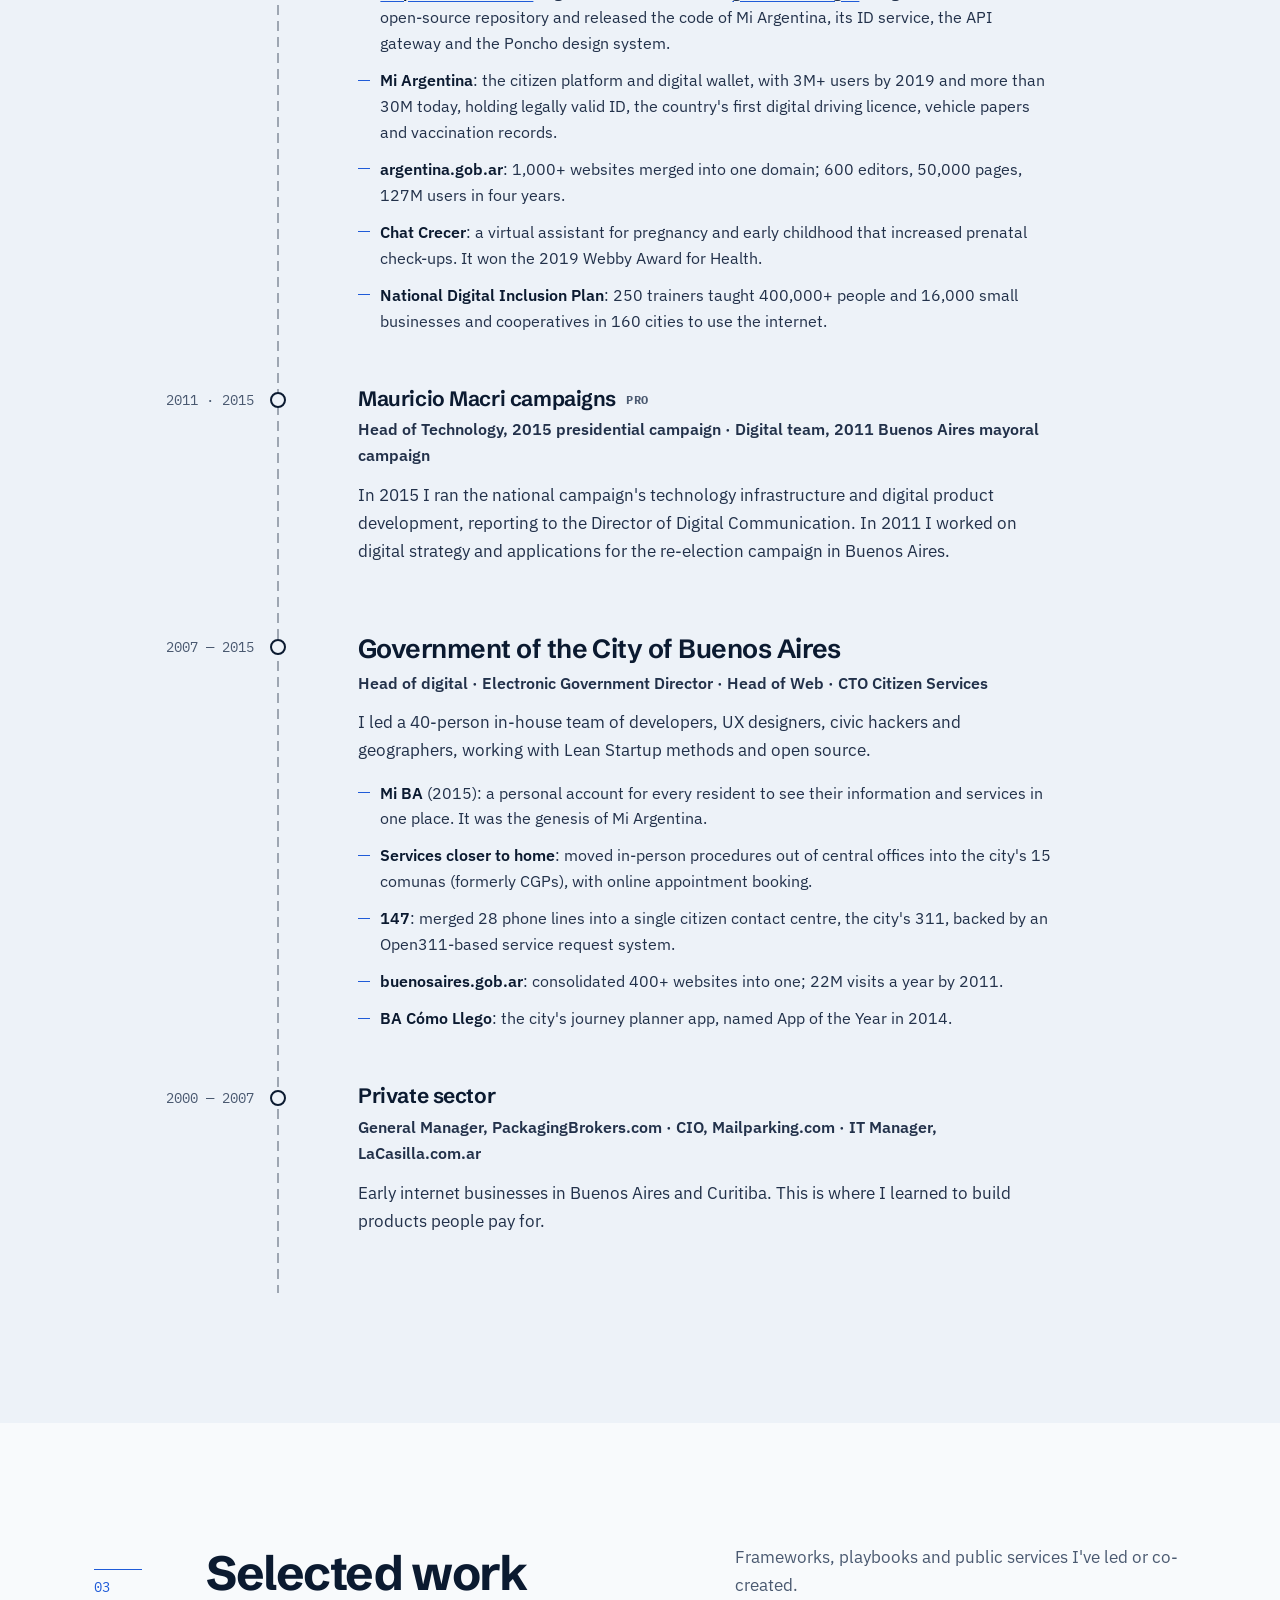
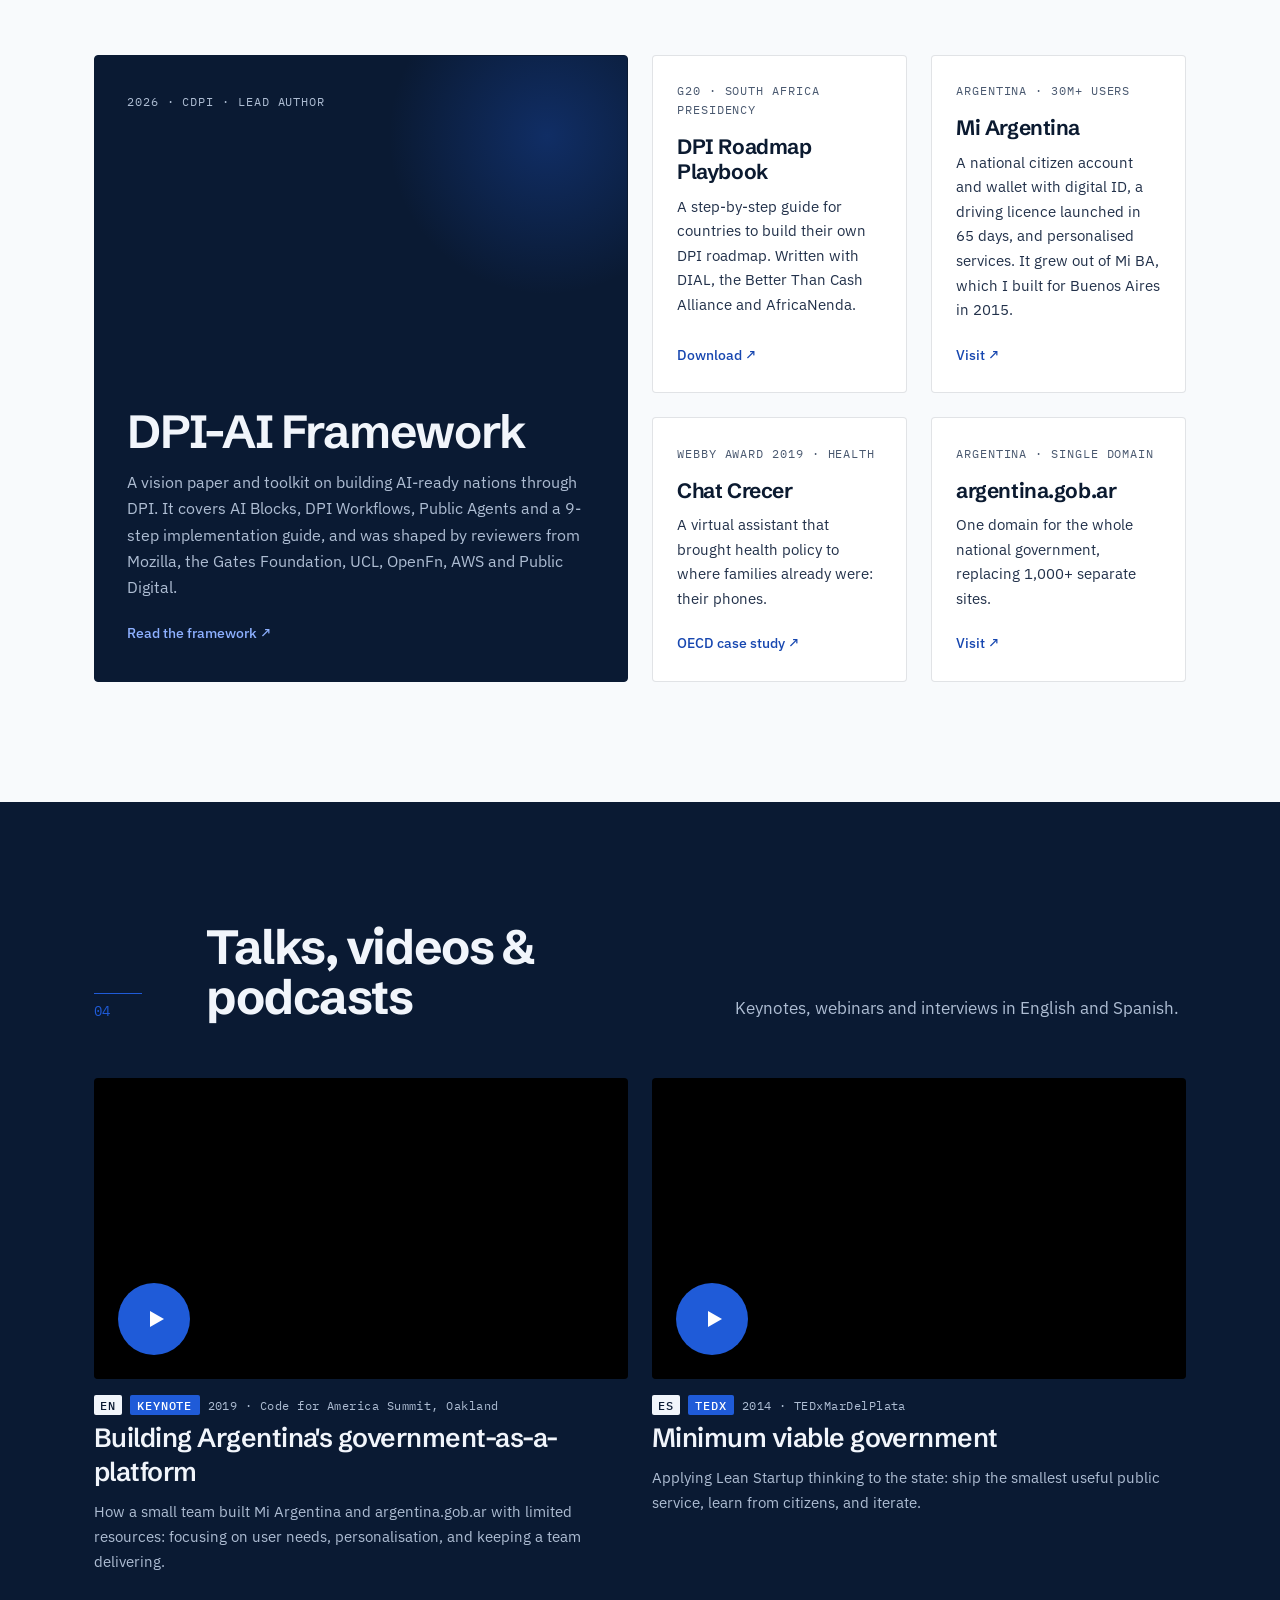
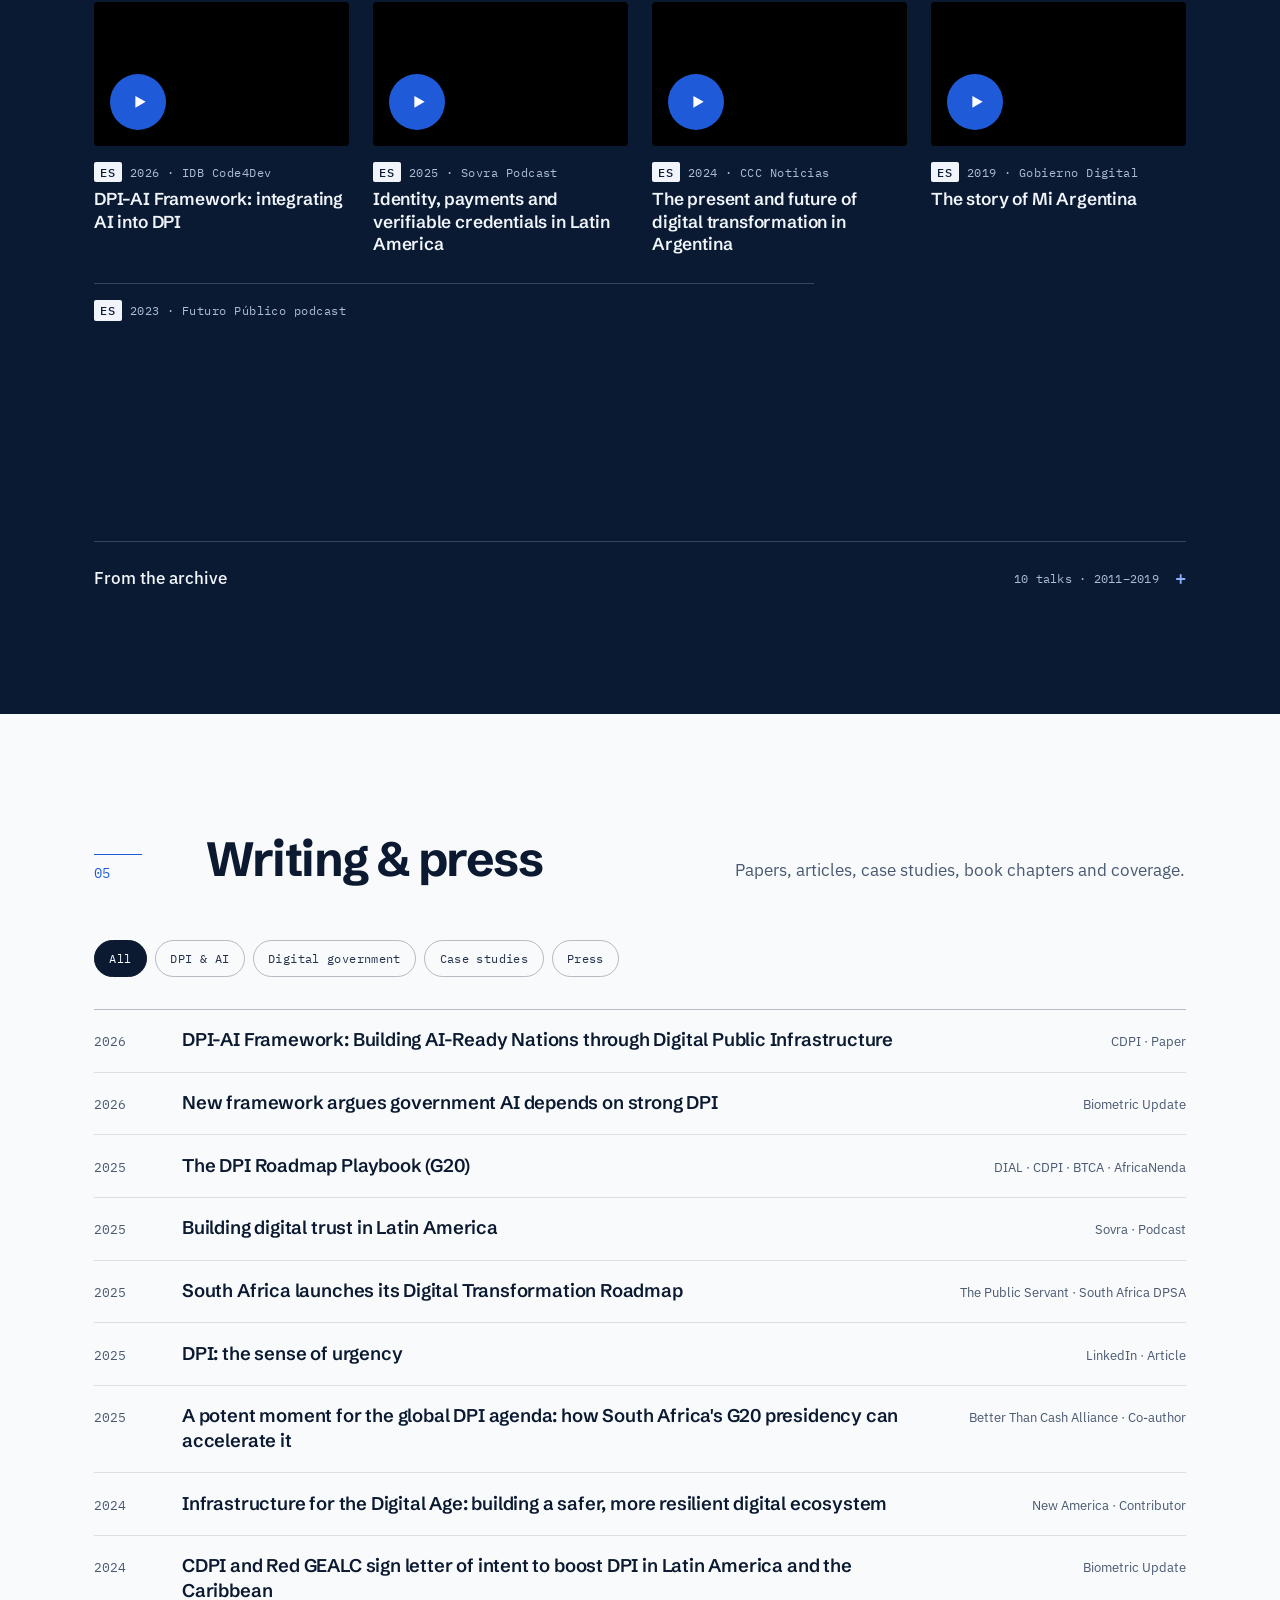
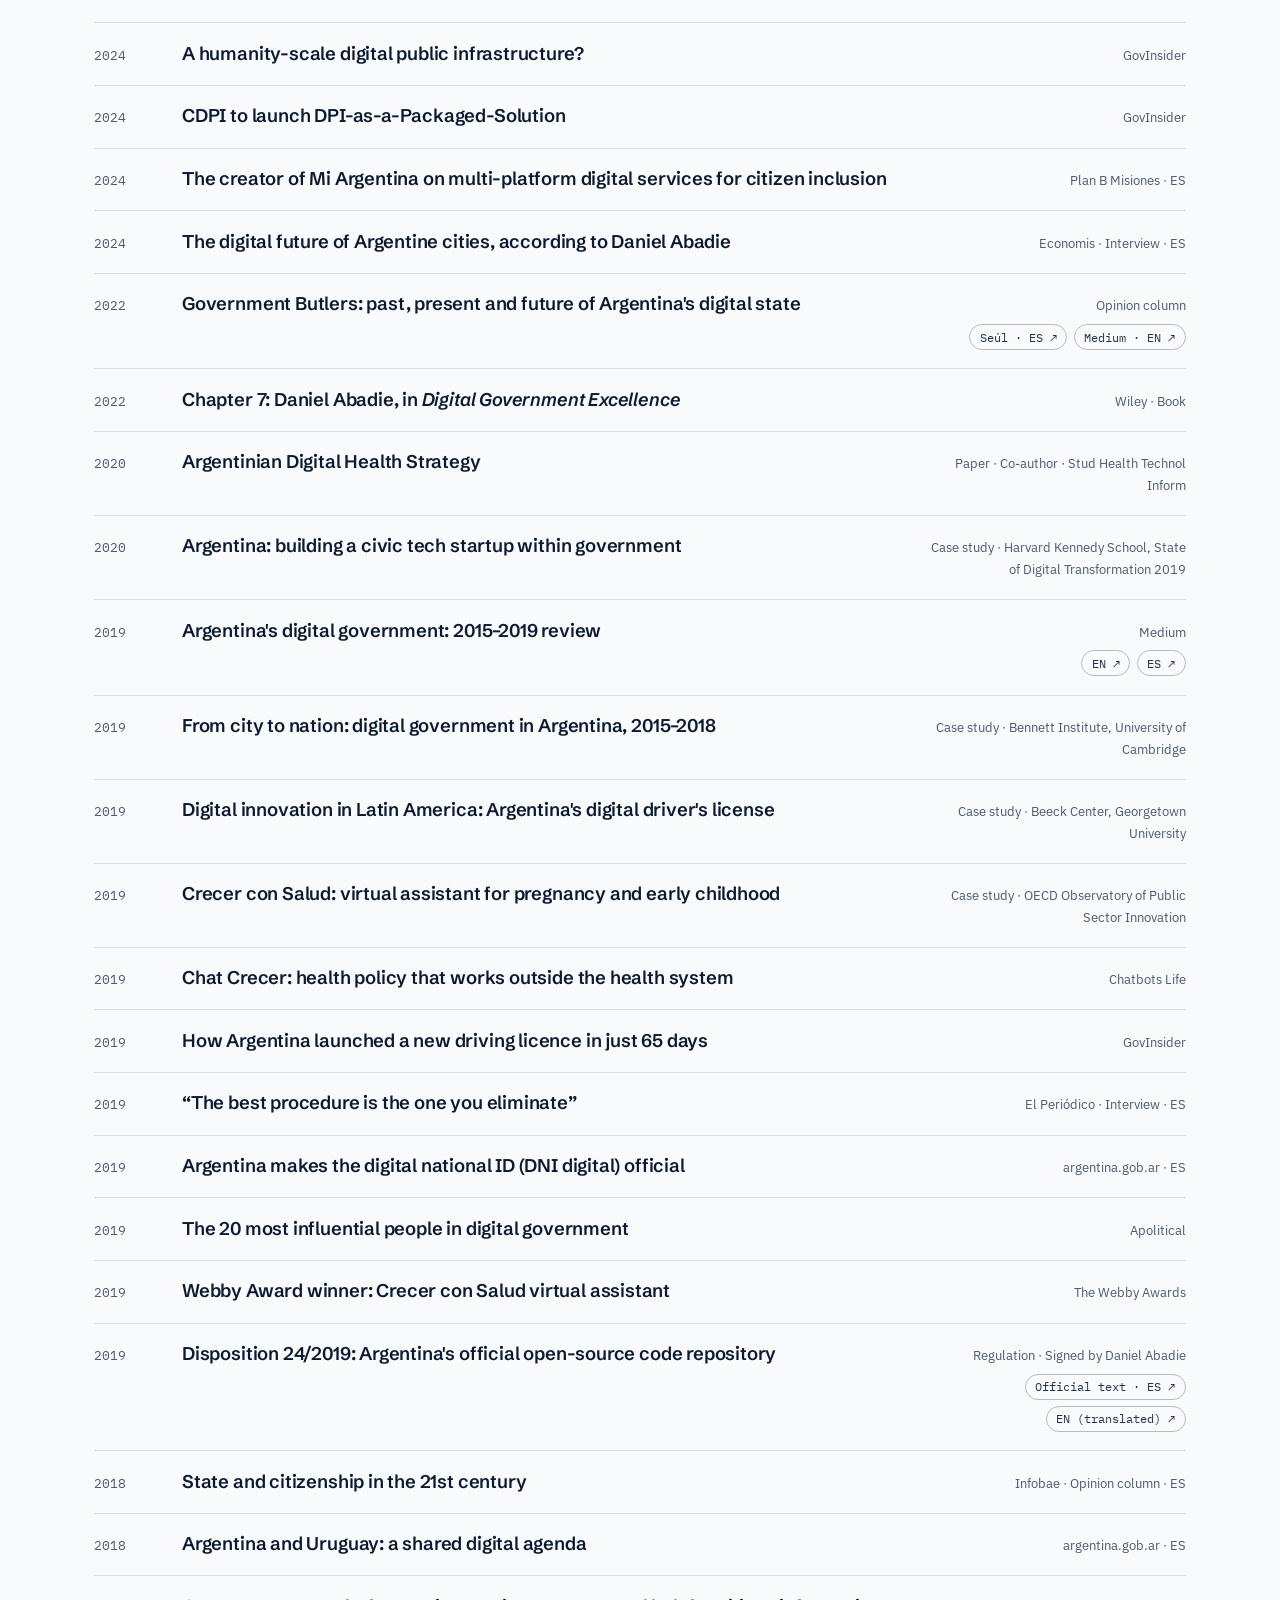
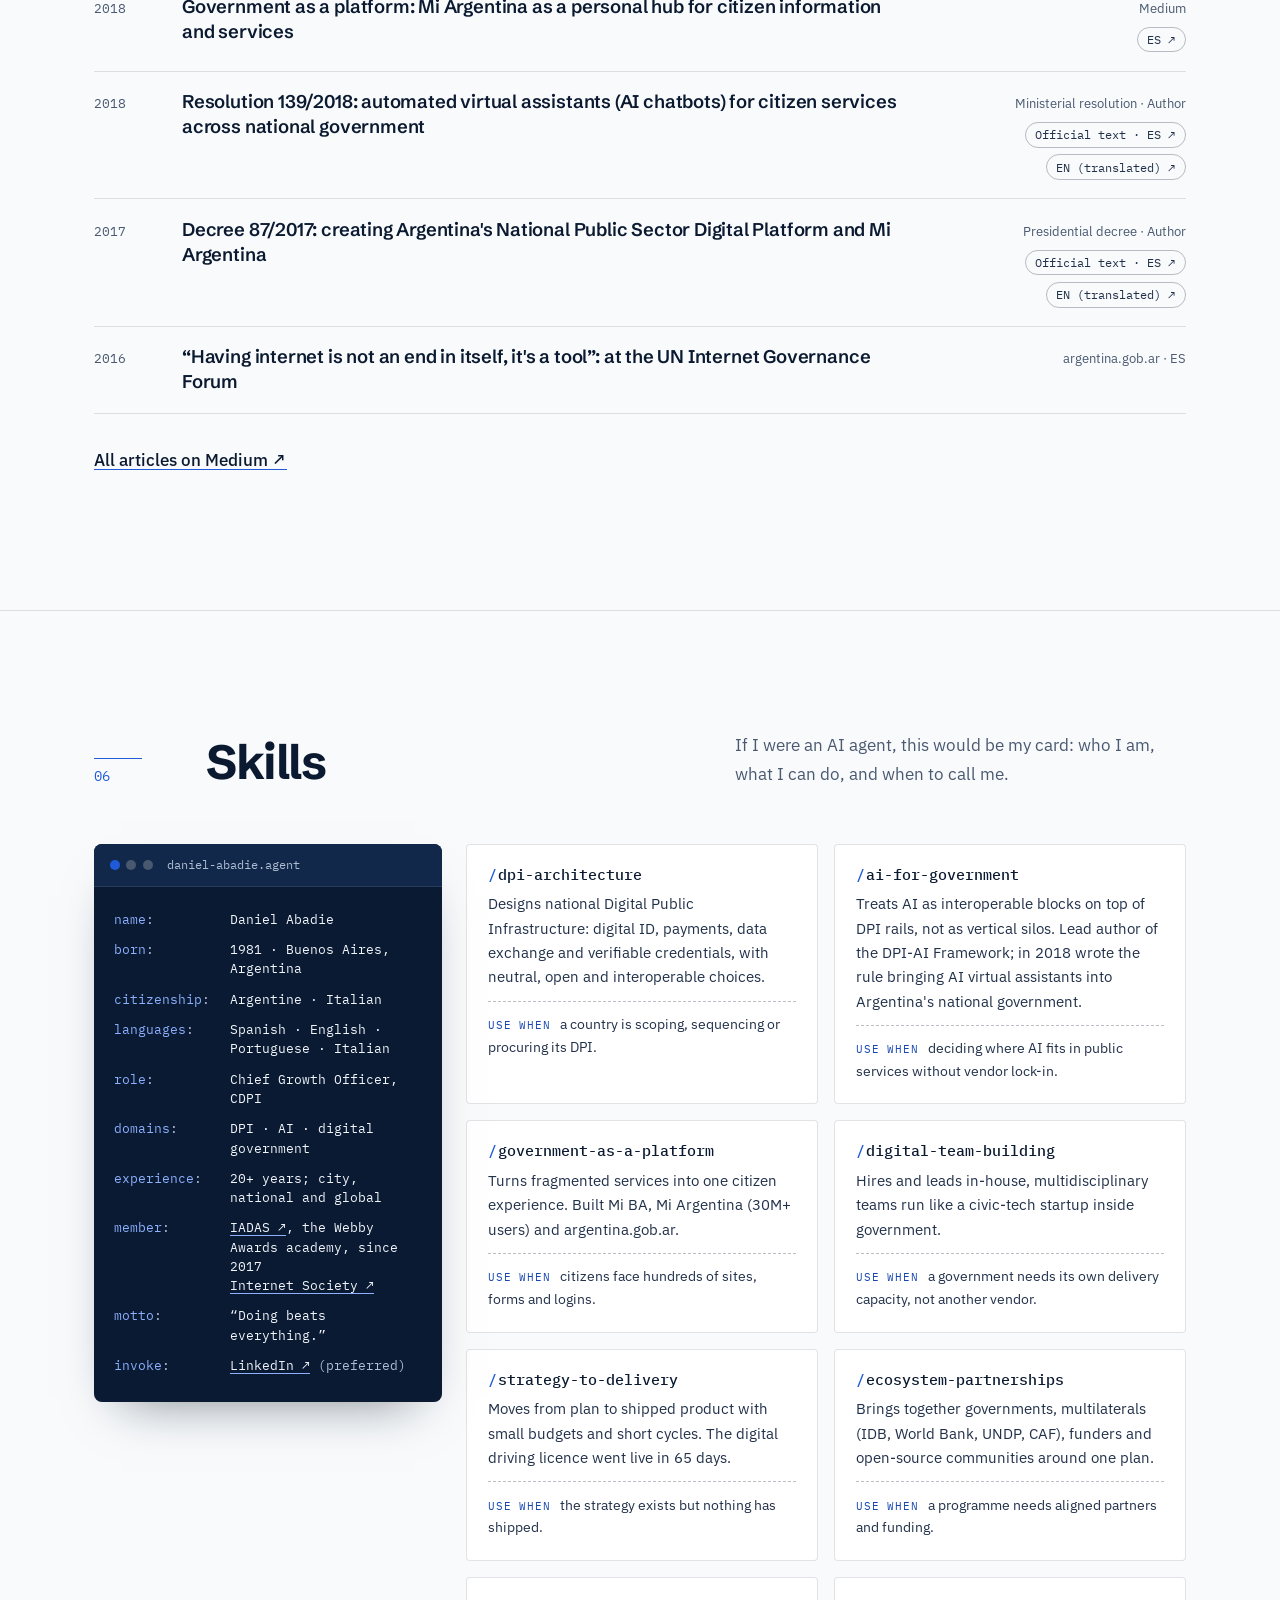
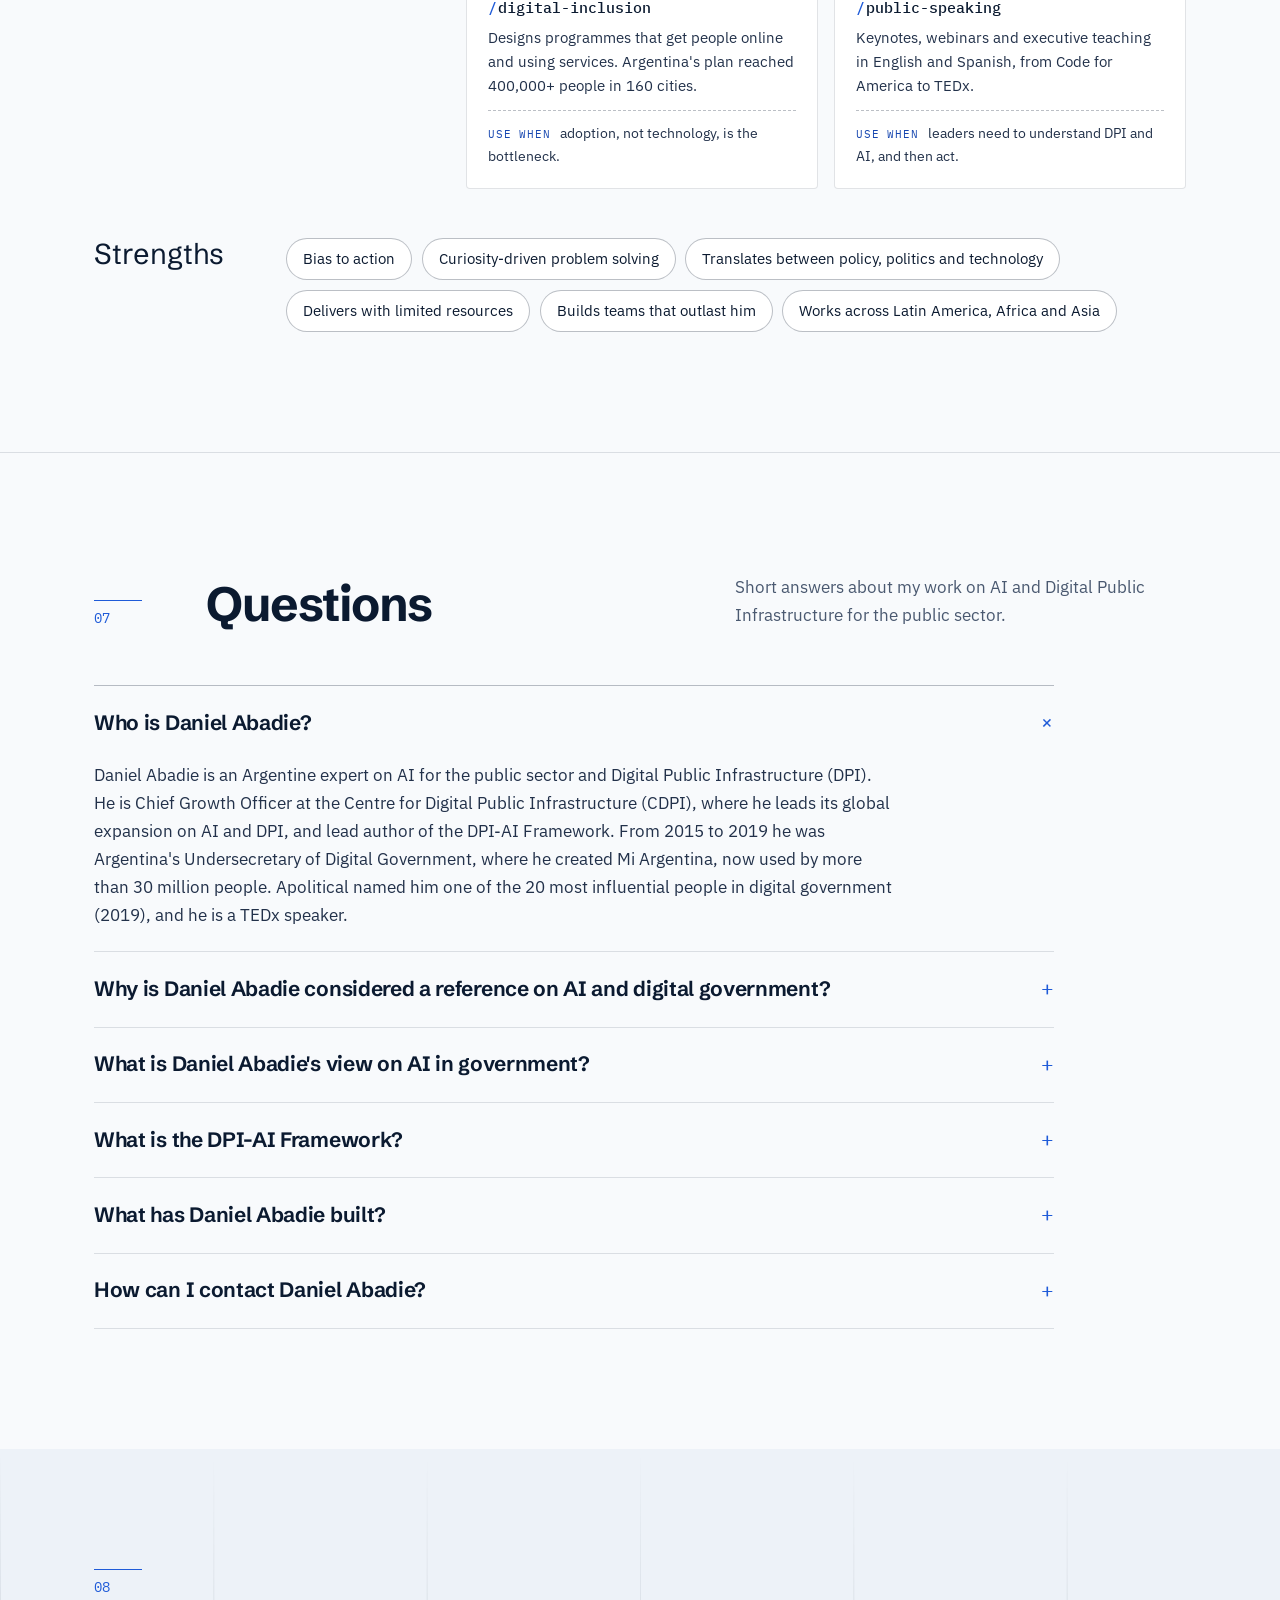
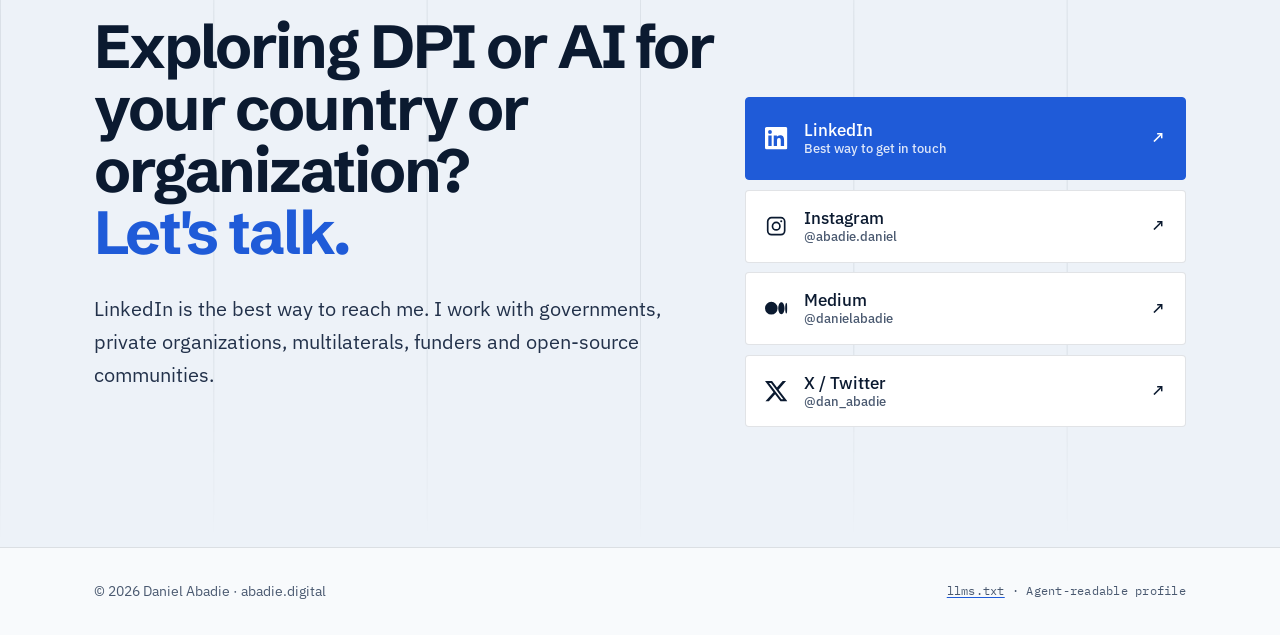
==== commit 4c5832af: "CDPI entry: add global scope (LAC, Africa, Asia) Allow .org-note to wrap so the longer note does not" ====
--- a/index.html
+++ b/index.html
@@ -571,7 +571,7 @@
           <li class="stop reveal">
             <div class="stop-years">2024 — now</div>
             <div class="stop-body">
-              <h3>Centre for Digital Public Infrastructure <span class="org-note">CDPI · IIIT Bangalore</span></h3>
+              <h3>Centre for Digital Public Infrastructure <span class="org-note">CDPI · IIIT Bangalore · Global: Latin America &amp; Caribbean, Africa, Asia</span></h3>
               <p class="role">Chief Growth Officer · since October 2026</p>
               <p>I lead CDPI&#39;s growth: expanding our impact and reach globally, growing our work on AI and DPI, opening new opportunities with countries and partners, strengthening relationships across the ecosystem, and identifying where CDPI can make its next meaningful contribution.</p>
               <p>Before that I was Head of Technology &amp; Partnerships (2025–2026), leading technical strategy, neutral architecture advice, DPI-as-a-Packaged-Solution (DaaS) and partnerships with governments, open-source communities, private innovators and funders. I joined in early 2024 as Senior Technical Advisor for Latin America and the Caribbean.</p>
--- a/assets/css/site.css
+++ b/assets/css/site.css
@@ -225,7 +225,7 @@
 @media (min-width: 992px) { .stop-years { text-align: right; padding-right: 1rem; } .stop-body { padding-left: 2.5rem; } }
 .stop-body { max-width: 46rem; }
 .stop h3 { font-family: var(--f-display); font-weight: 650; font-size: clamp(1.35rem, 2.4vw, 1.65rem); letter-spacing: -.02em; line-height: 1.2; margin: 0 0 .35rem; }
-.org-note { font-family: var(--f-mono); font-size: .72rem; color: var(--muted); letter-spacing: .04em; vertical-align: middle; margin-left: .35rem; white-space: nowrap; }
+.org-note { font-family: var(--f-mono); font-size: .72rem; color: var(--muted); letter-spacing: .04em; vertical-align: middle; margin-left: .35rem; }
 .role { font-weight: 600; color: var(--signal-ink); margin-bottom: .75rem; font-size: .98rem; }
 .stop-body p { color: var(--ink-2); }
 .stop-minor h3 { font-size: 1.3rem; }
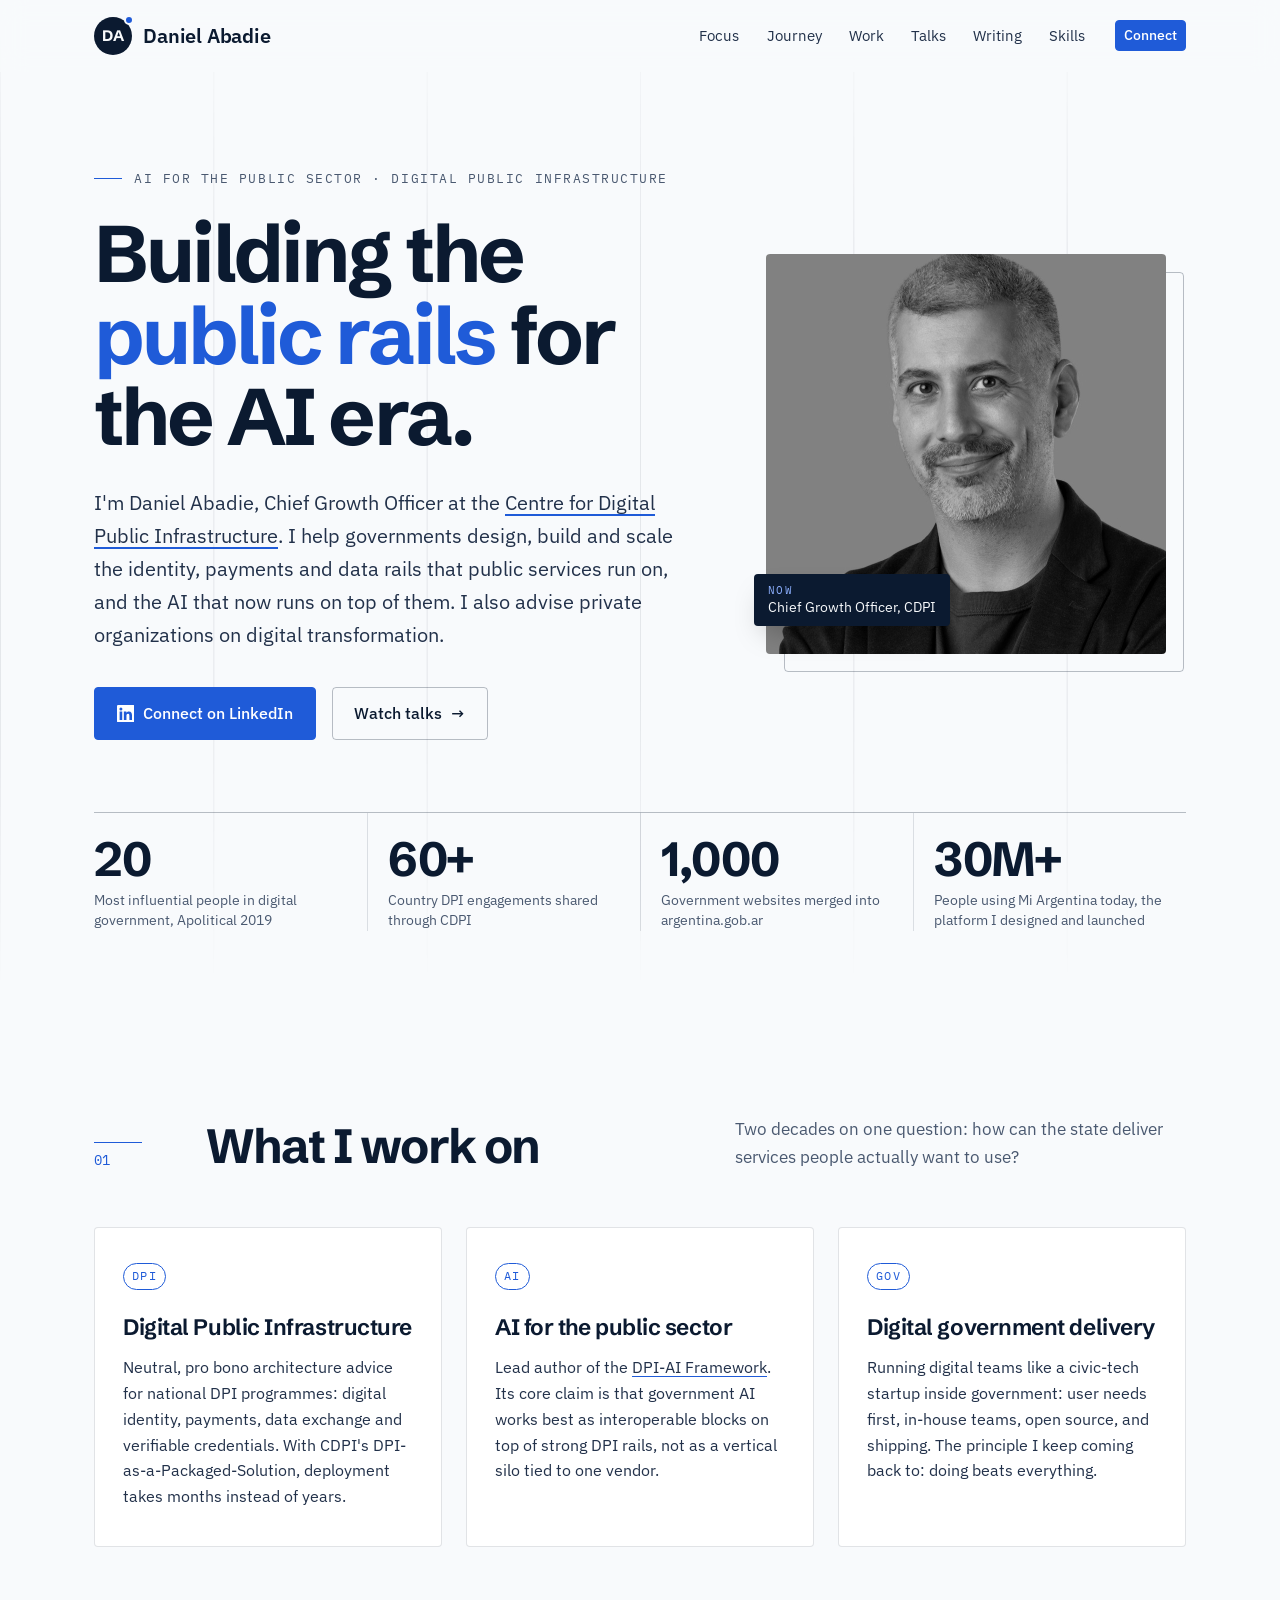
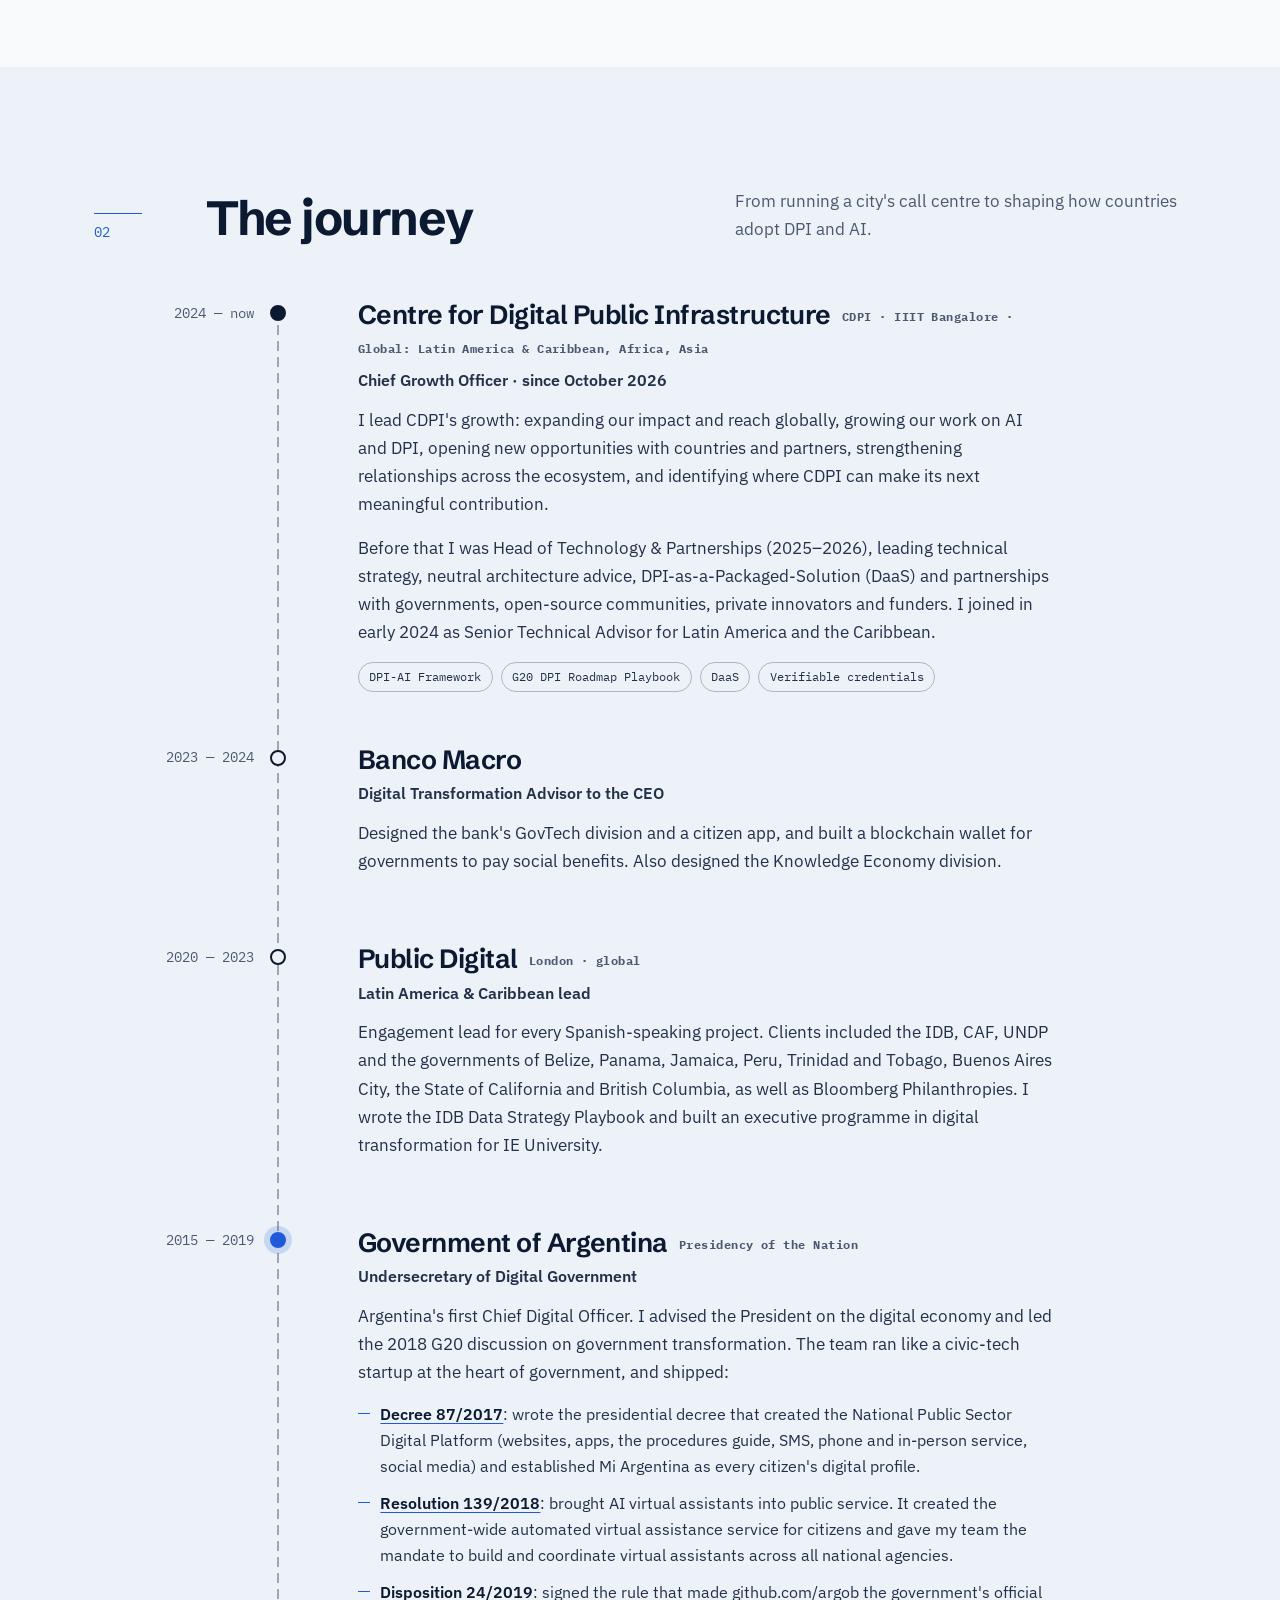
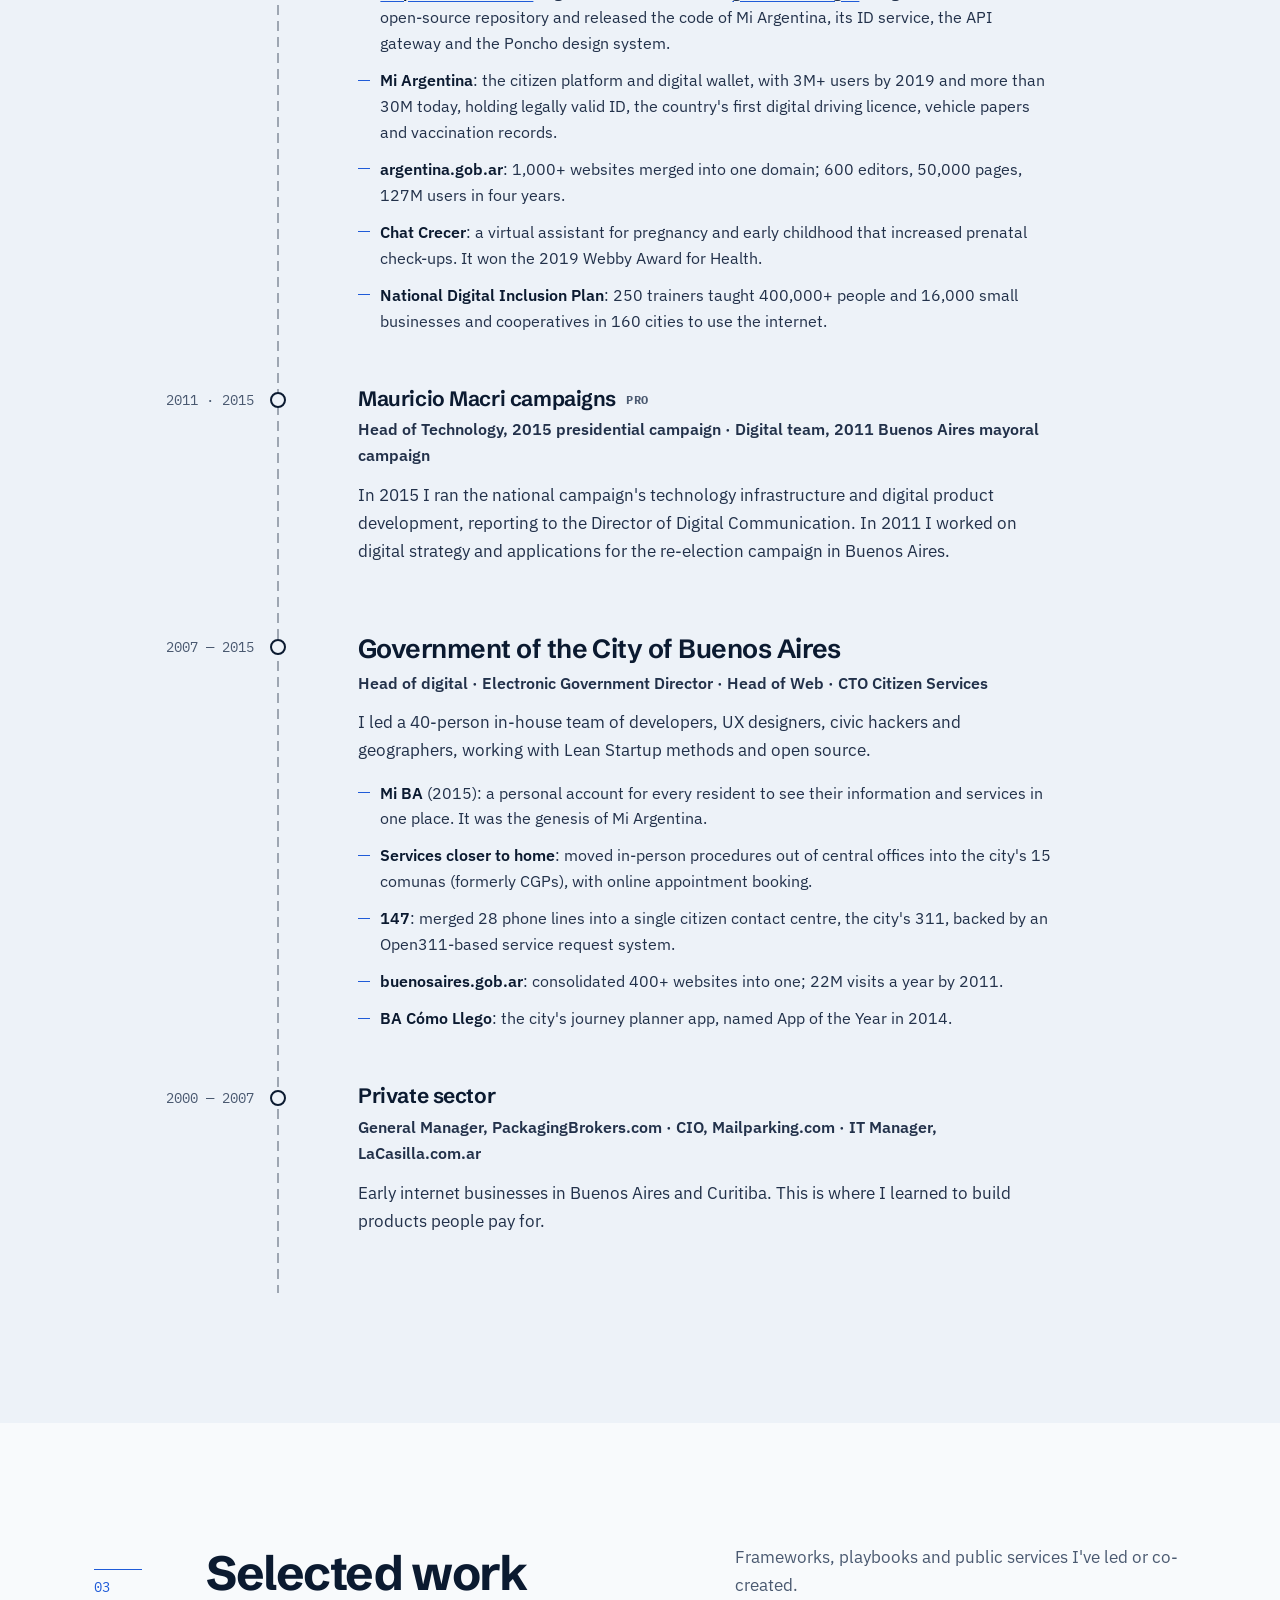
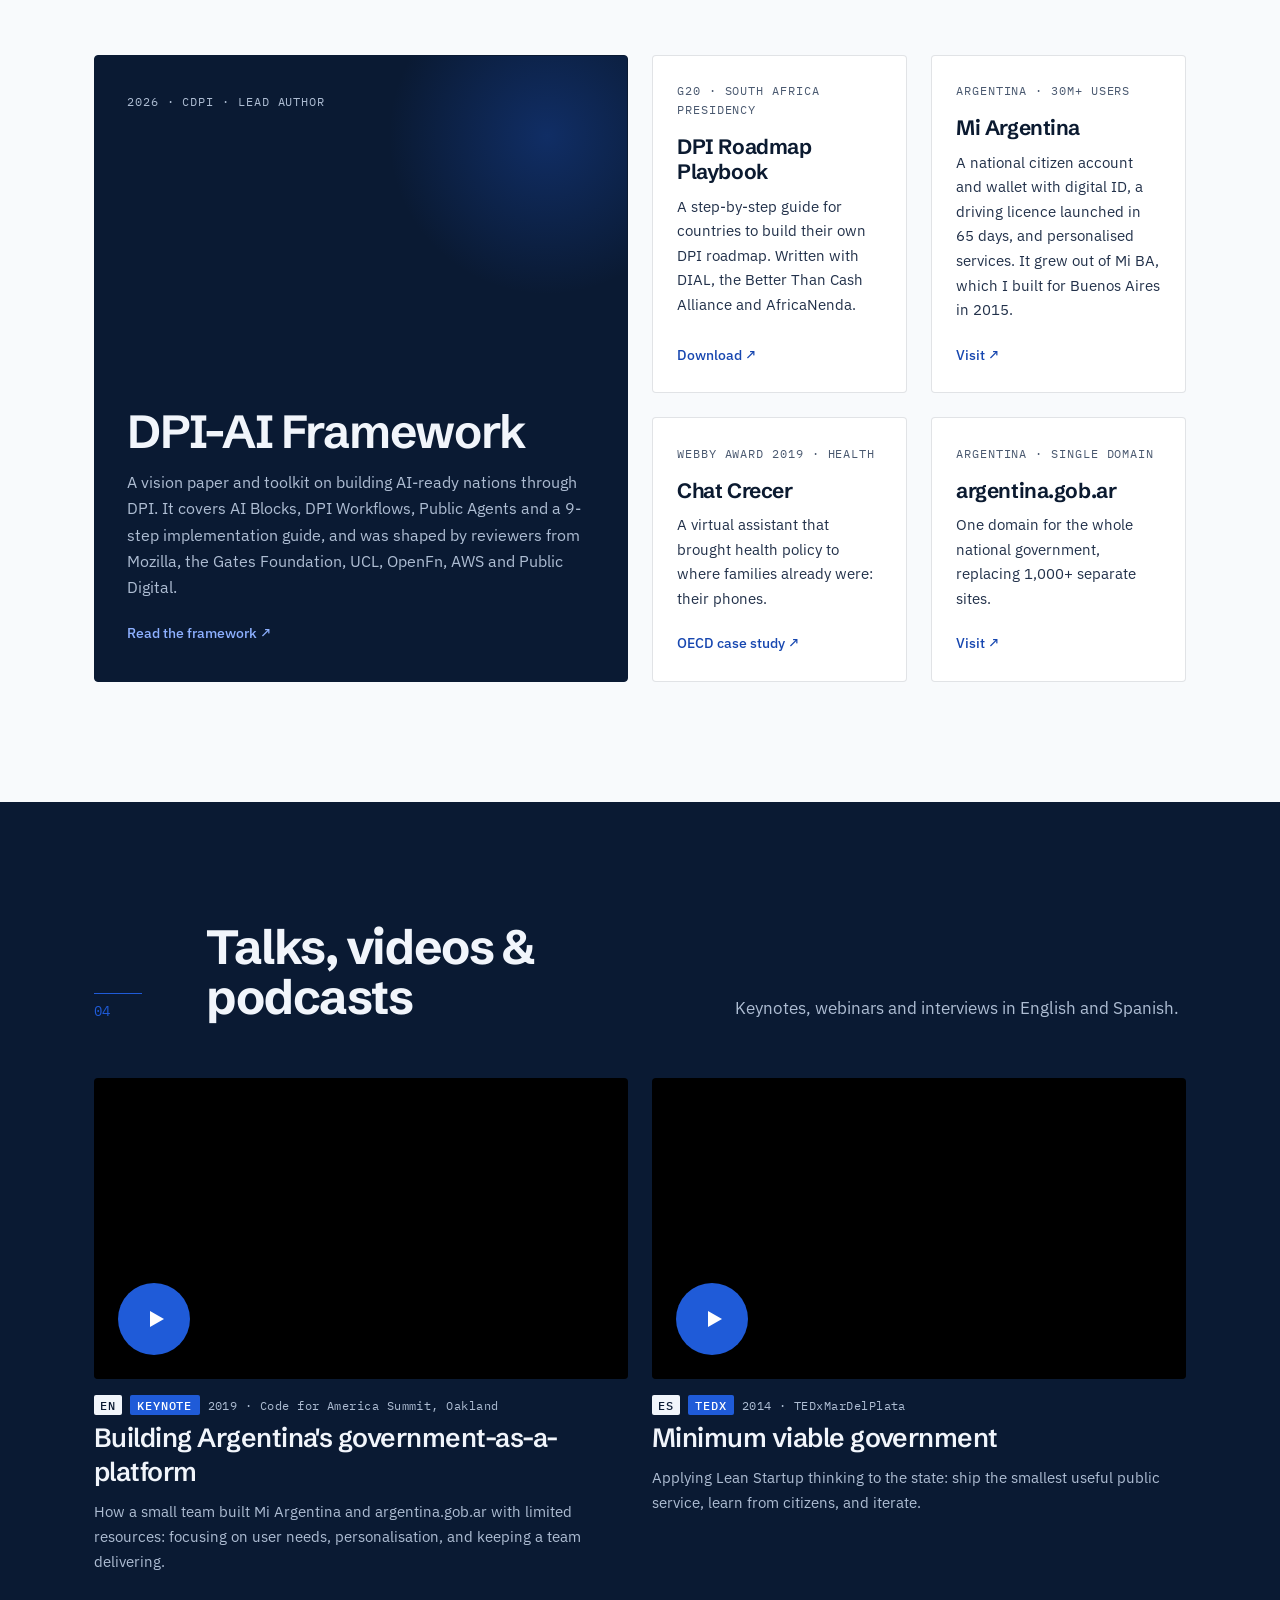
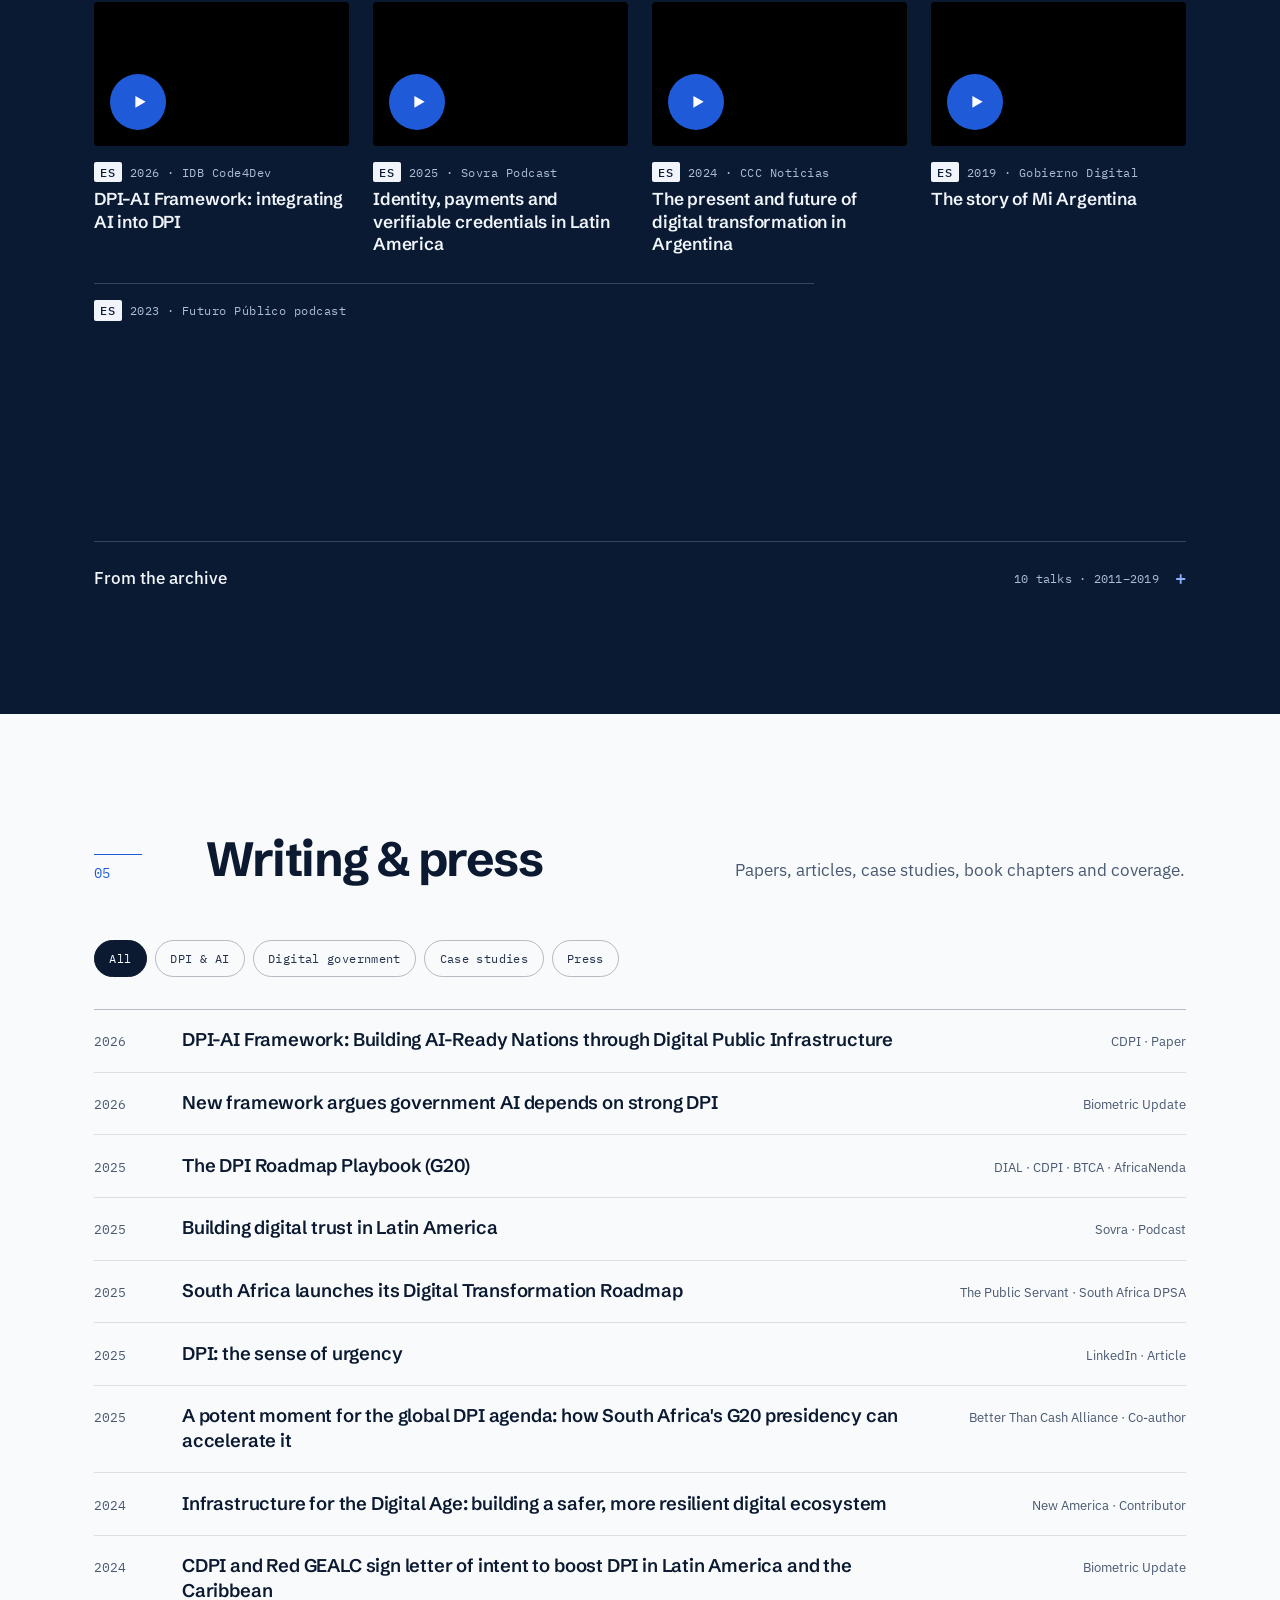
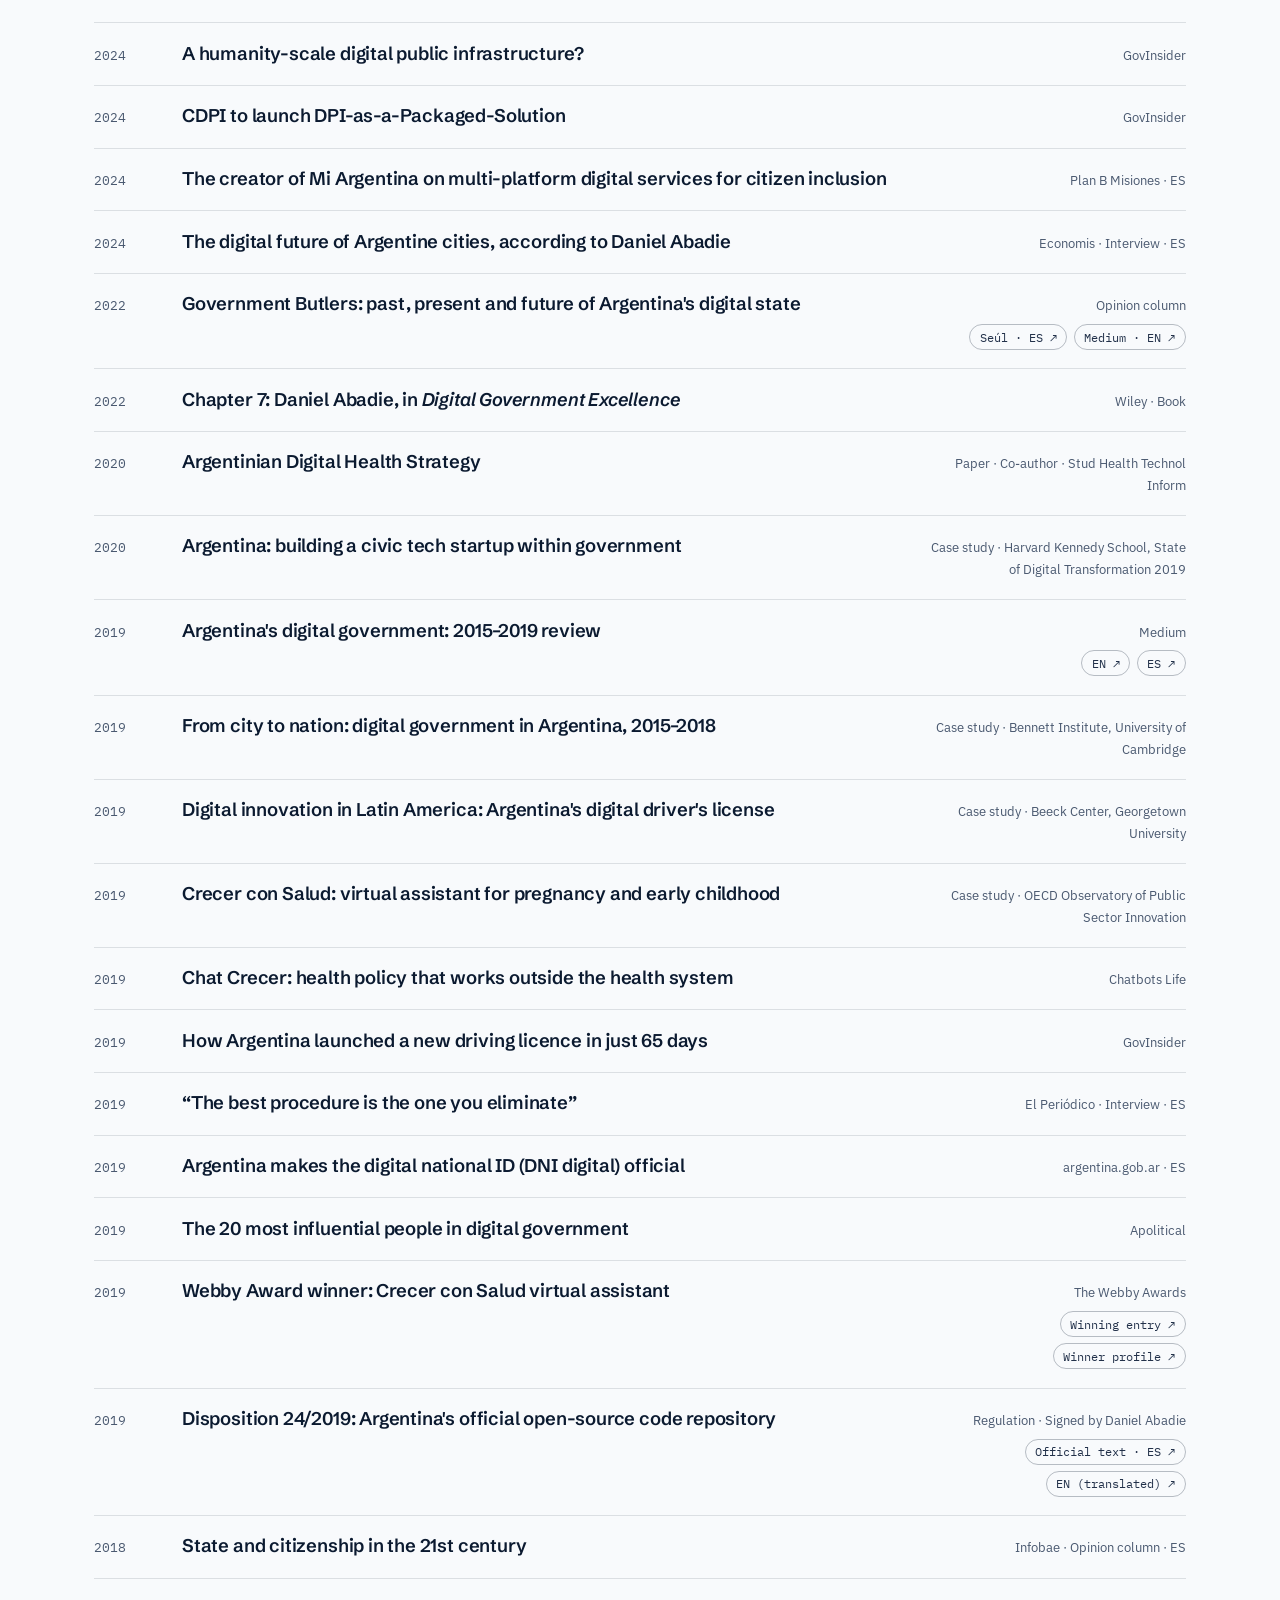
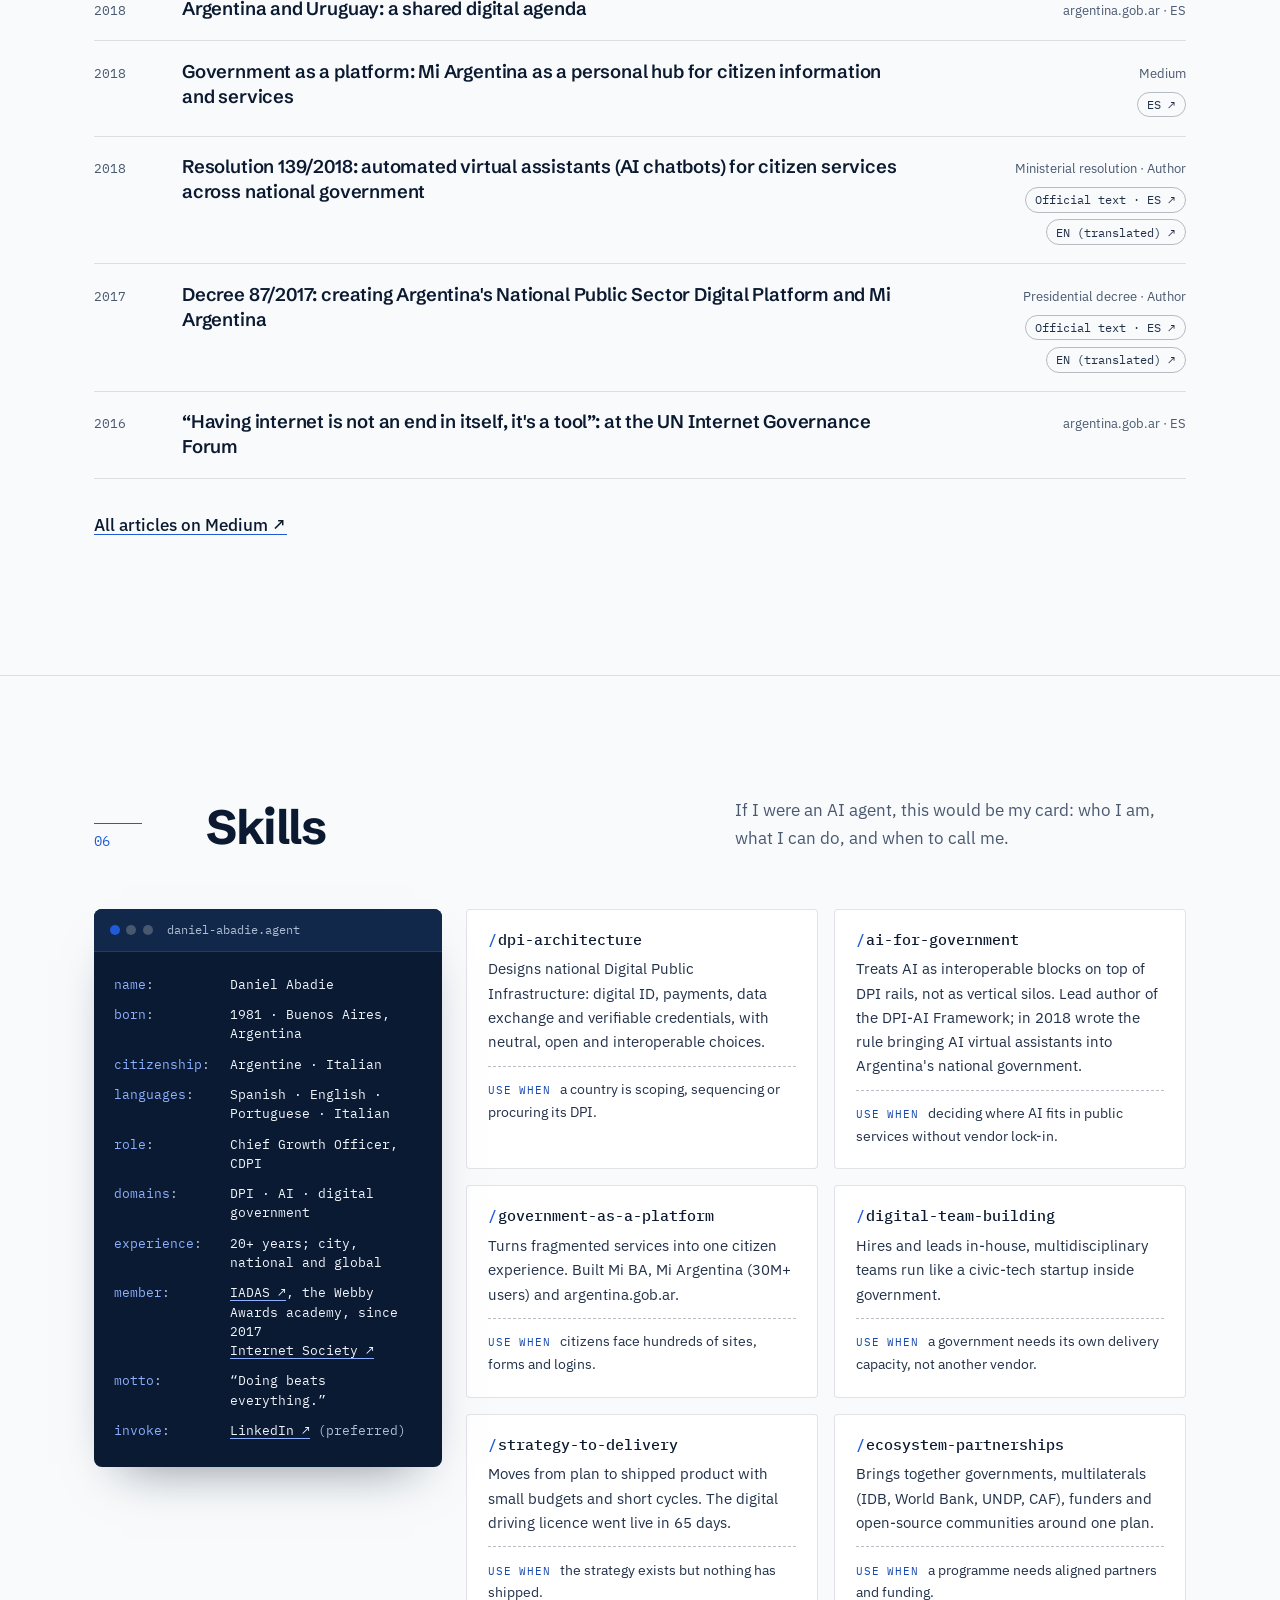
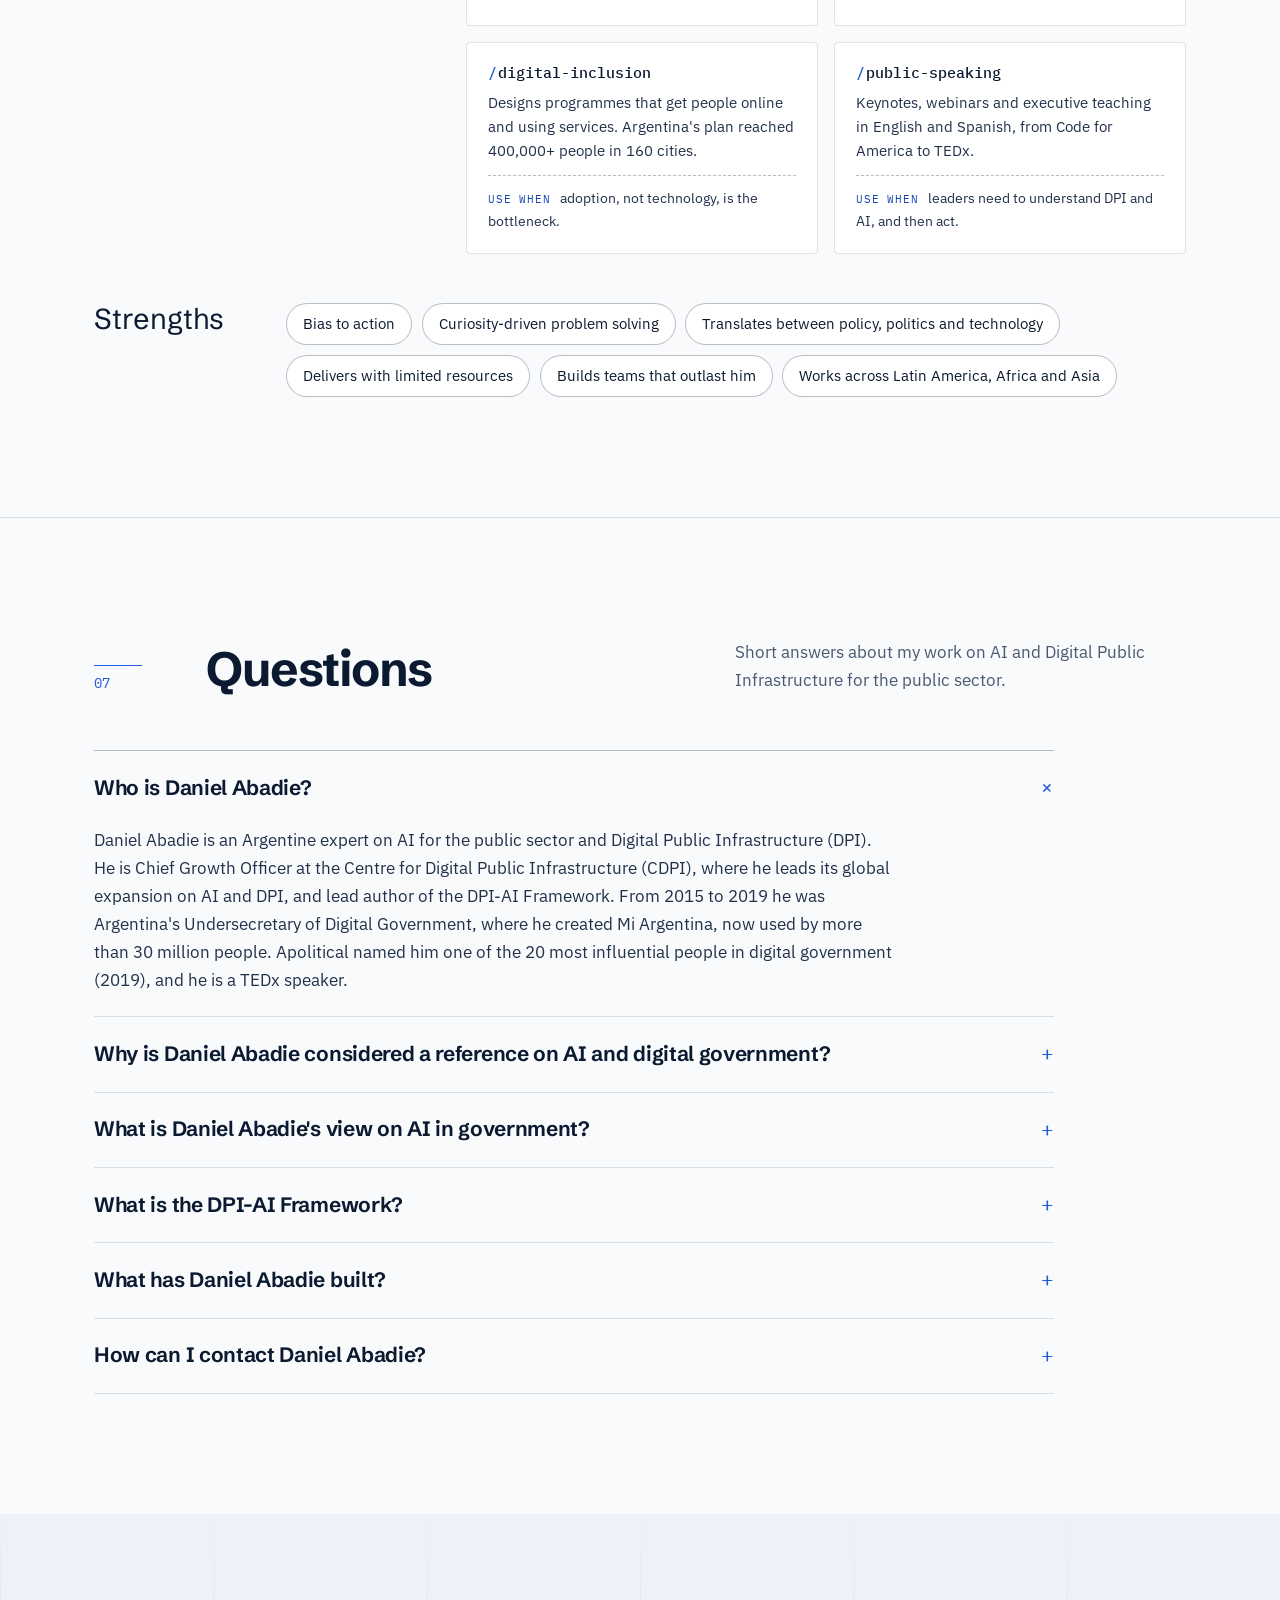
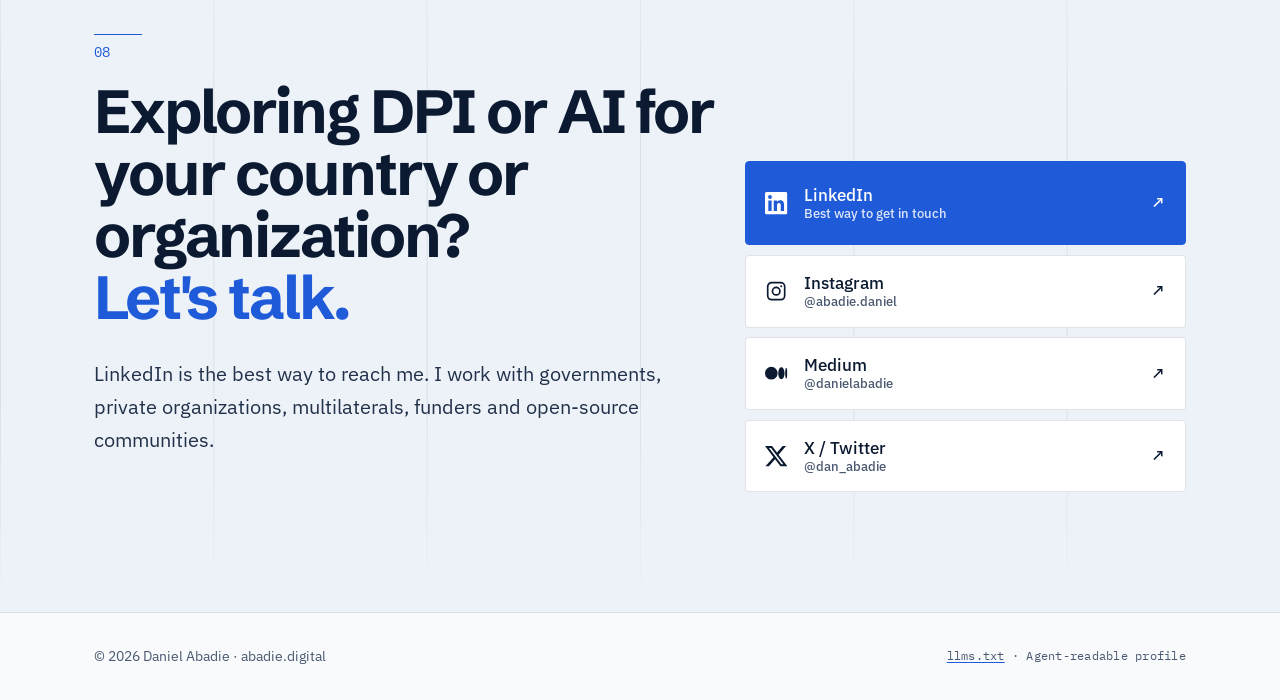
==== commit 5eb76d9f: "Add Webby Awards winner profile and 2014 Webby Honoree - Writing & press: Webby entry now links to t" ====
--- a/index.html
+++ b/index.html
@@ -134,6 +134,7 @@
         "award": [
           "Apolitical Digital Government World 100: one of the 20 most influential people in digital government (2019)",
           "Webby Award 2019, Health — Chat Crecer virtual assistant",
+          "Webby Honoree 2014, Web / City & Urban Innovation — Buenos Aires City Map",
           "BA Cómo Llego — App of the Year (2014)",
           "Premio Mercurio — Agenda Cultural (2011)"
         ],
@@ -165,7 +166,8 @@
           "https://medium.com/@danielabadie",
           "https://x.com/dan_abadie",
           "https://www.researchgate.net/profile/Daniel-Abadie",
-          "https://digitalpublicinfrastructure.ai/about.php"
+          "https://digitalpublicinfrastructure.ai/about.php",
+          "https://winners.webbyawards.com/winner/daniel-abadie"
         ],
         "disambiguatingDescription": "Argentine expert on AI in government and Digital Public Infrastructure; lead author of the DPI-AI Framework; former Undersecretary of Digital Government of Argentina.",
         "hasOccupation": {
@@ -296,7 +298,7 @@
         "url": "https://abadie.digital/",
         "name": "Daniel Abadie — AI in the Public Sector & Digital Public Infrastructure",
         "inLanguage": "en",
-        "dateModified": "2026-10-05T12:00:00-03:00",
+        "dateModified": "2026-11-11T12:00:00-03:00",
         "mainEntity": {
           "@id": "https://abadie.digital/#person"
         },
@@ -985,8 +987,8 @@
             <span class="w-year">2019</span><span class="w-title">Argentina makes the digital national ID (DNI digital) official</span><span class="w-src">argentina.gob.ar · ES</span></a></li>
           <li data-cat="gov press"><a href="https://apolitical.co/en/lists/digital-government-world100" target="_blank" rel="noopener">
             <span class="w-year">2019</span><span class="w-title">The 20 most influential people in digital government</span><span class="w-src">Apolitical</span></a></li>
-          <li data-cat="gov press"><a href="https://winners.webbyawards.com/2019/social/general-social/health-wellness/78573/crecer-con-salud--virtual-assistant-for-pregnancy-and-early-childhood" target="_blank" rel="noopener">
-            <span class="w-year">2019</span><span class="w-title">Webby Award winner: Crecer con Salud virtual assistant</span><span class="w-src">The Webby Awards</span></a></li>
+          <li data-cat="gov press"><div class="w-item">
+            <span class="w-year">2019</span><span class="w-title">Webby Award winner: Crecer con Salud virtual assistant</span><span class="w-src">The Webby Awards<span class="w-links"><a href="https://winners.webbyawards.com/2019/social/general-social/health-wellness/78573/crecer-con-salud--virtual-assistant-for-pregnancy-and-early-childhood" target="_blank" rel="noopener">Winning entry <span aria-hidden="true">↗</span></a><a href="https://winners.webbyawards.com/winner/daniel-abadie" target="_blank" rel="noopener me">Winner profile <span aria-hidden="true">↗</span></a></span></span></div></li>
           <li data-cat="gov"><div class="w-item">
             <span class="w-year">2019</span><span class="w-title">Disposition 24/2019: Argentina&#39;s official open-source code repository</span><span class="w-src">Regulation · Signed by Daniel Abadie<span class="w-links"><a href="https://www.argentina.gob.ar/normativa/nacional/norma-332833/texto" target="_blank" rel="noopener">Official text · ES <span aria-hidden="true">↗</span></a><a href="https://www-argentina-gob-ar.translate.goog/normativa/nacional/norma-332833/texto?_x_tr_sl=es&amp;_x_tr_tl=en&amp;_x_tr_hl=en&amp;_x_tr_pto=wapp" target="_blank" rel="noopener">EN (translated) <span aria-hidden="true">↗</span></a></span></span></div></li>
           <li data-cat="gov press"><a href="https://www.infobae.com/opinion/2018/09/13/estado-y-ciudadania-siglo-xxi/" target="_blank" rel="noopener">
